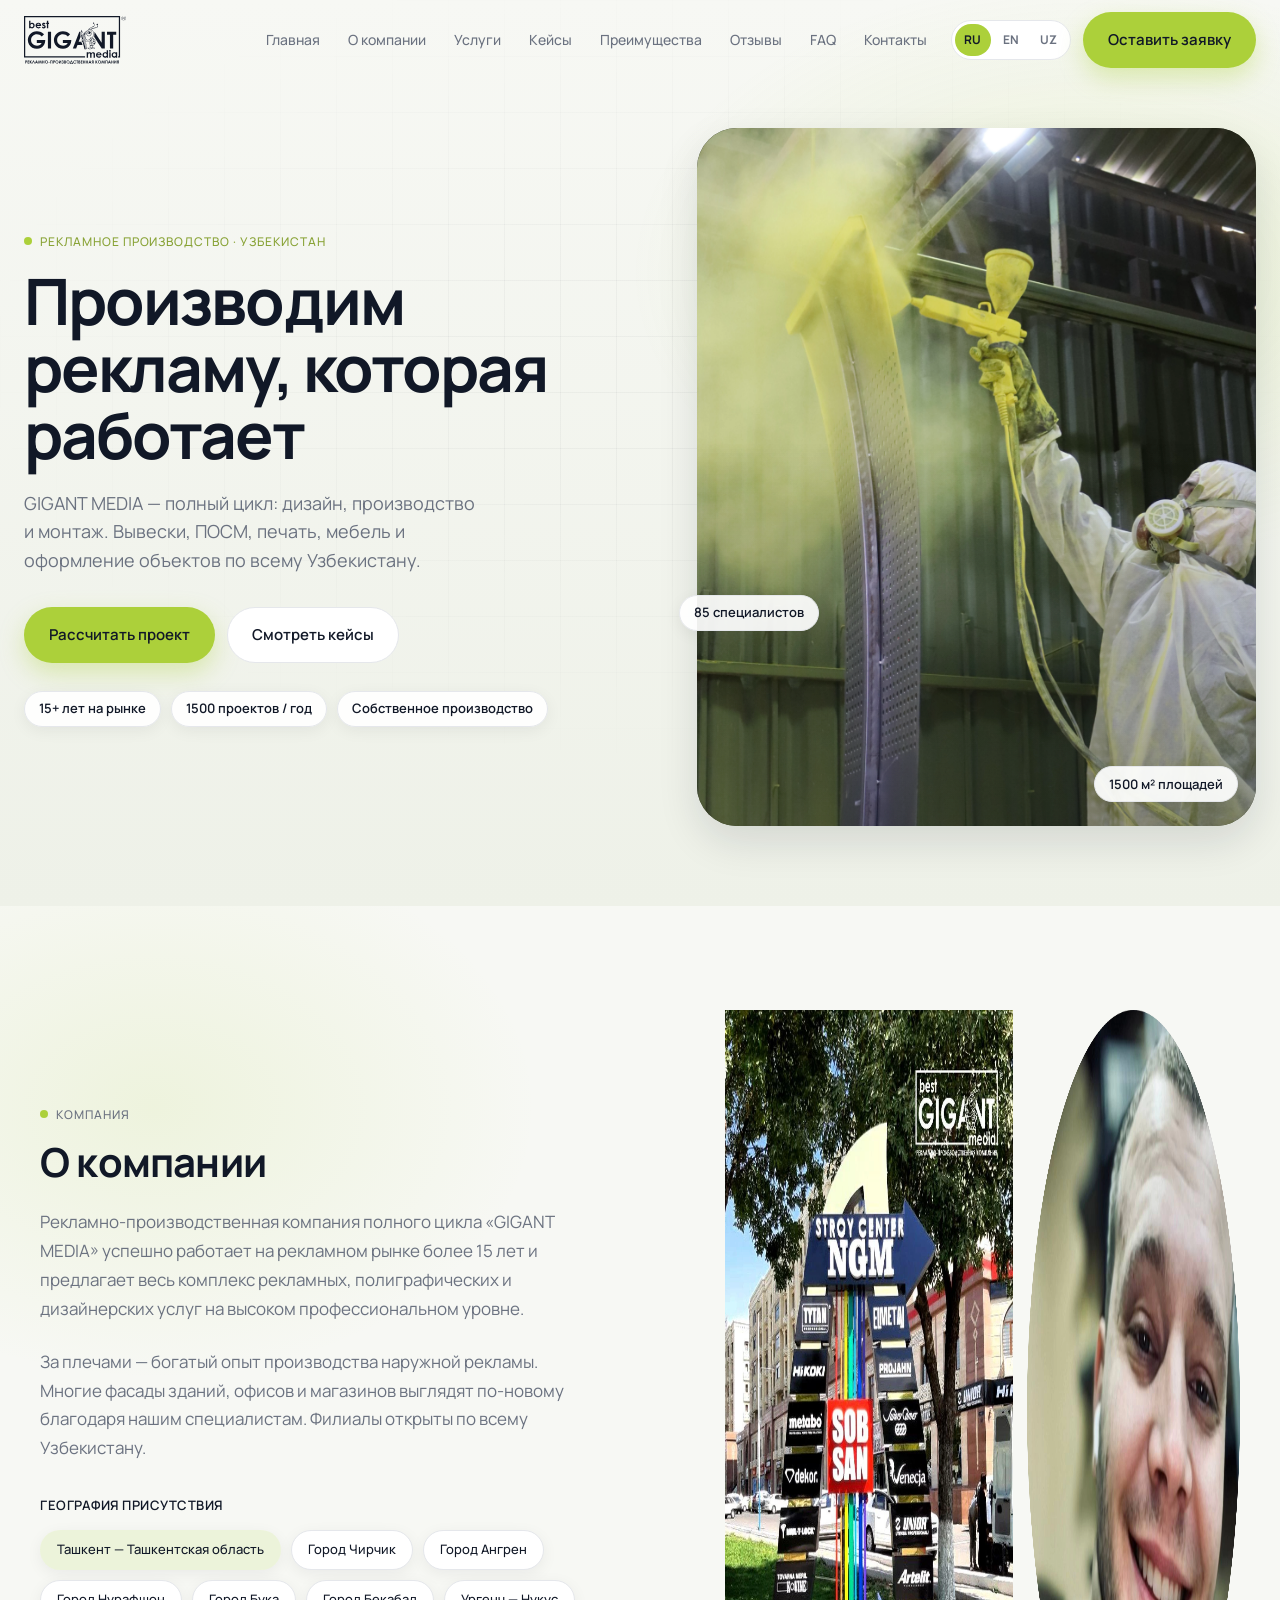
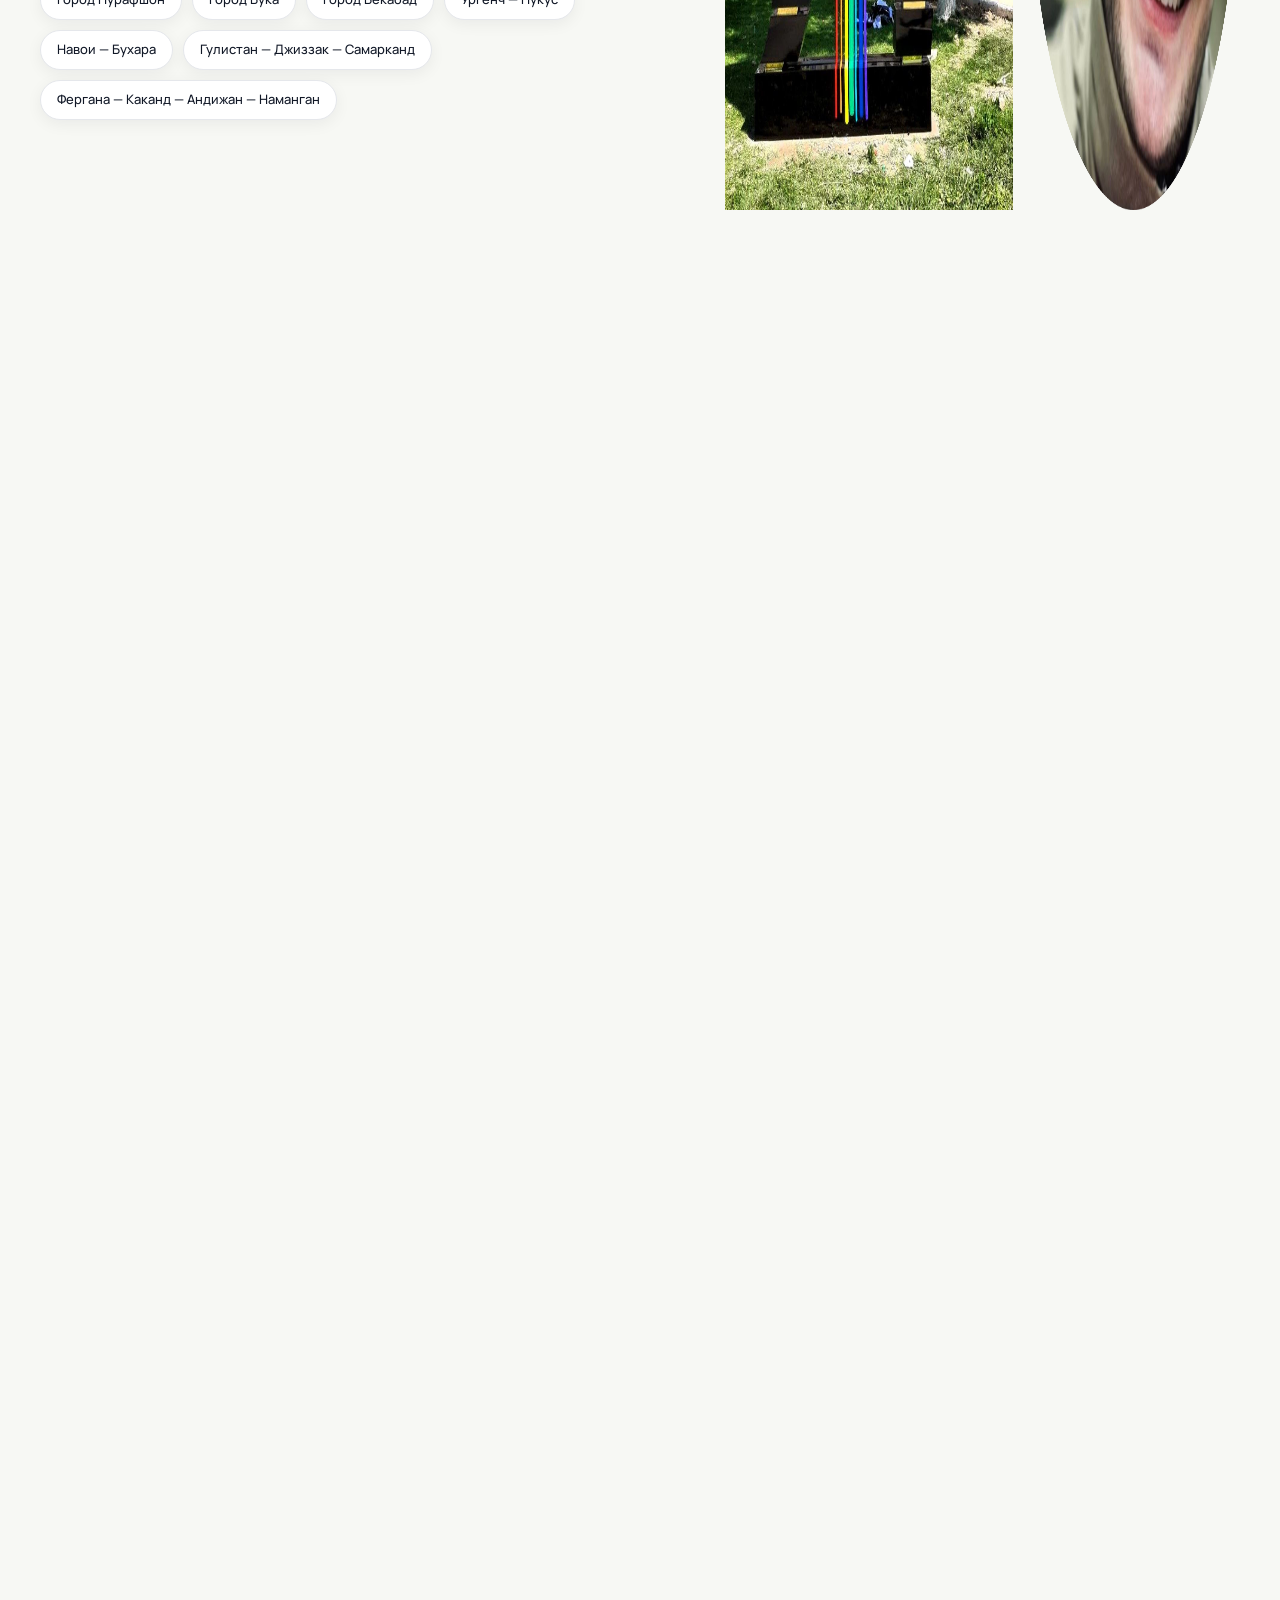
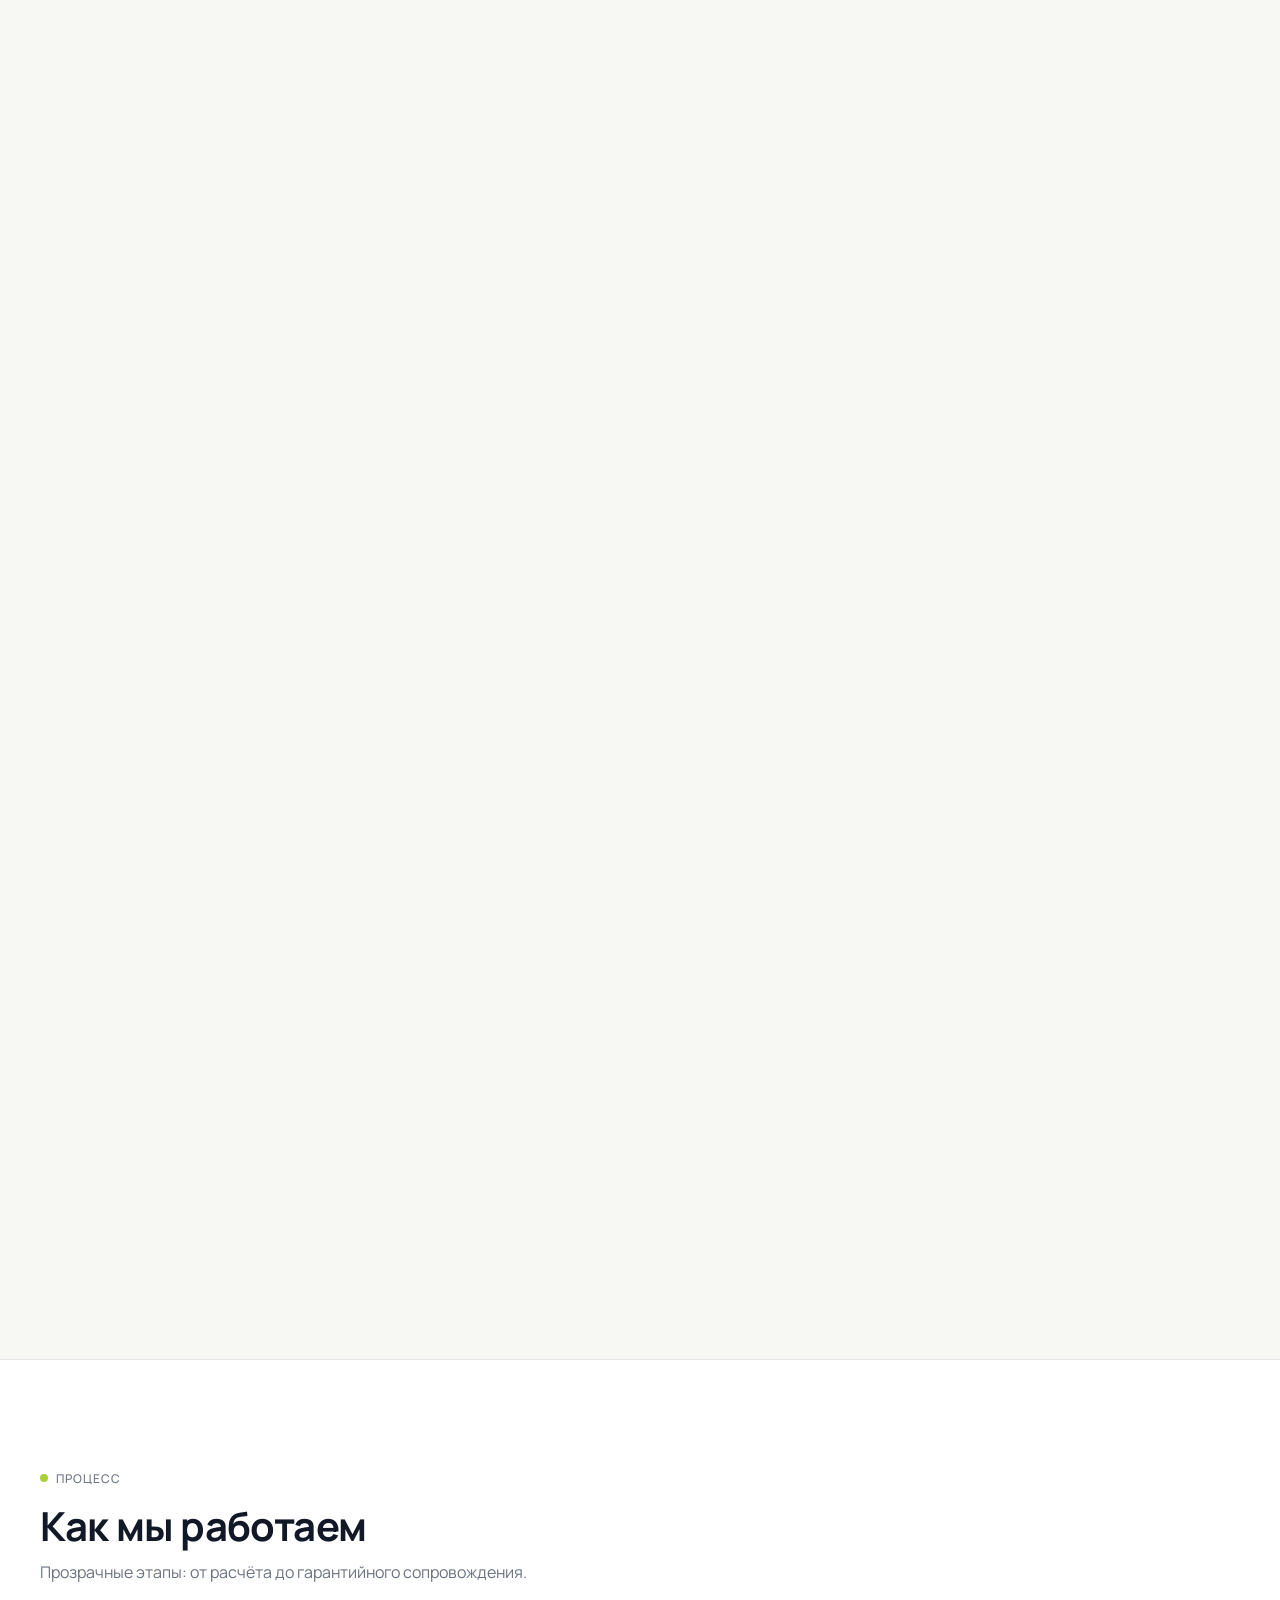
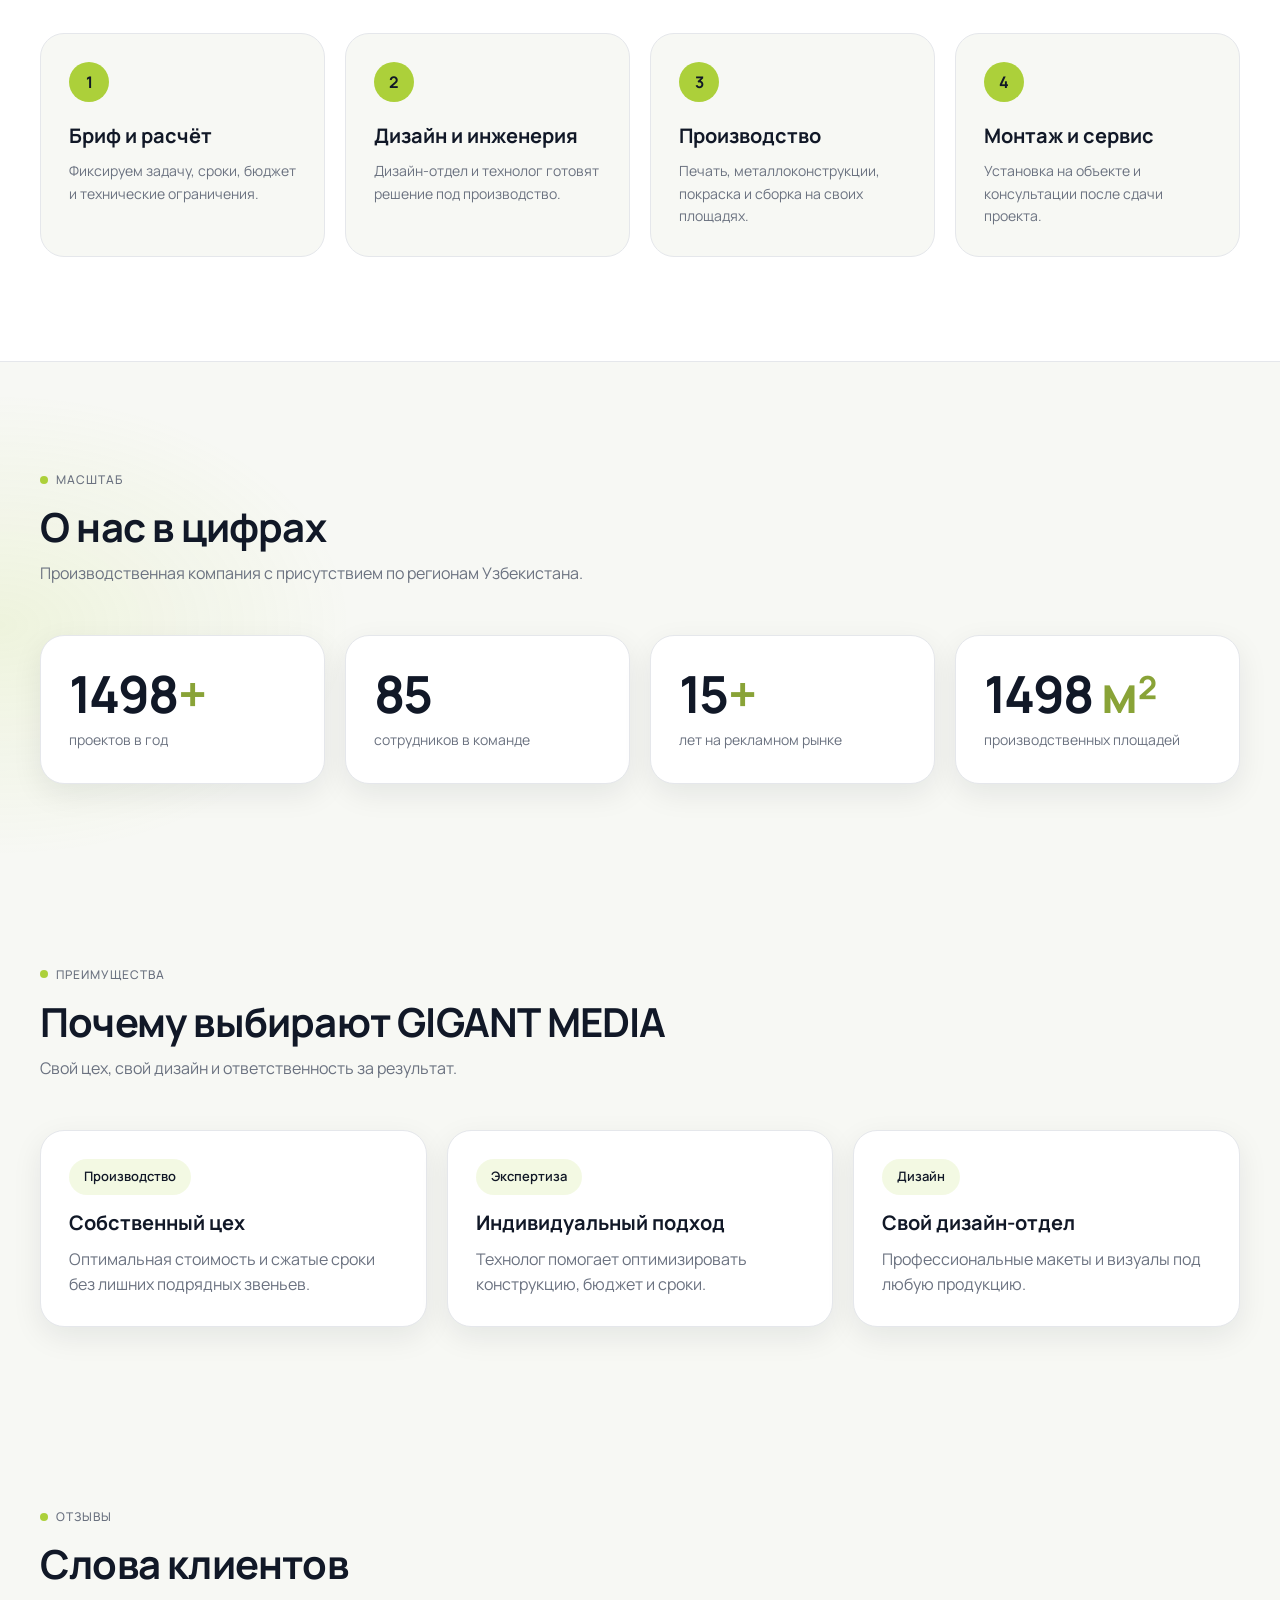
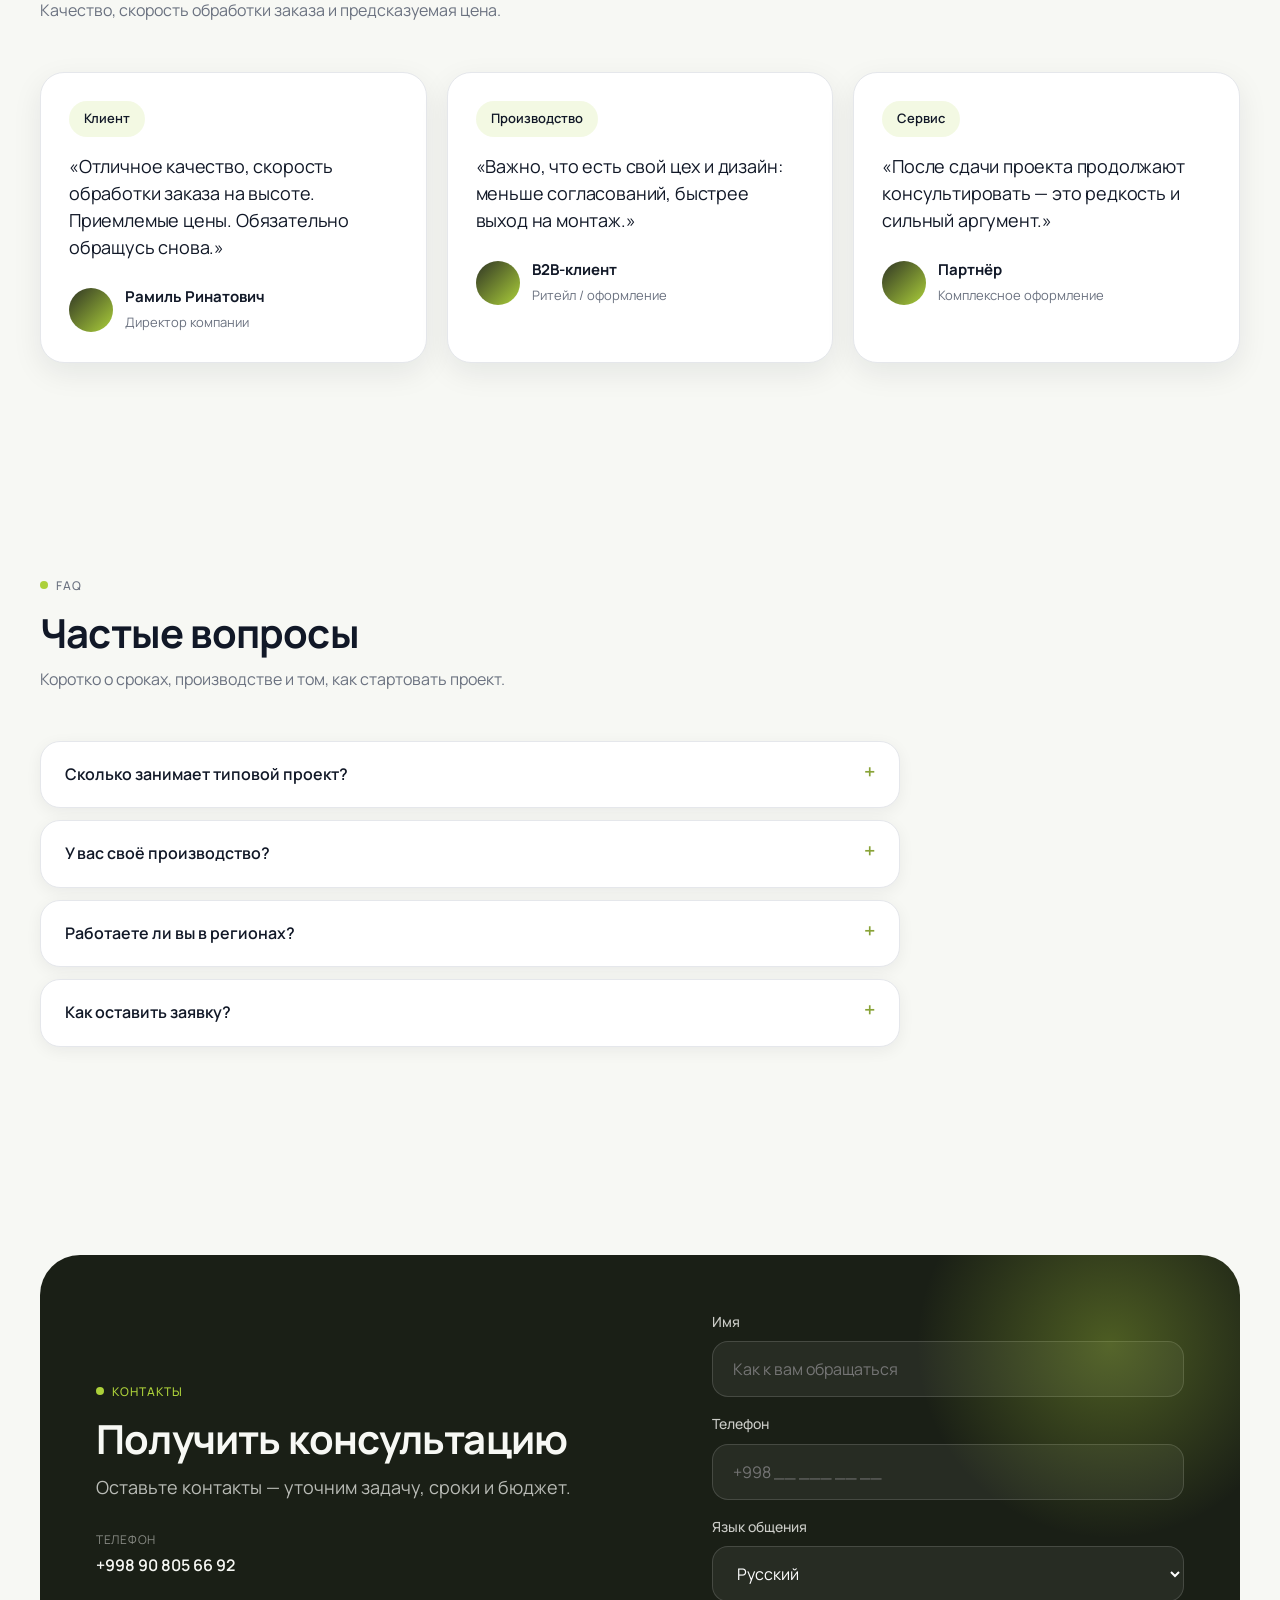
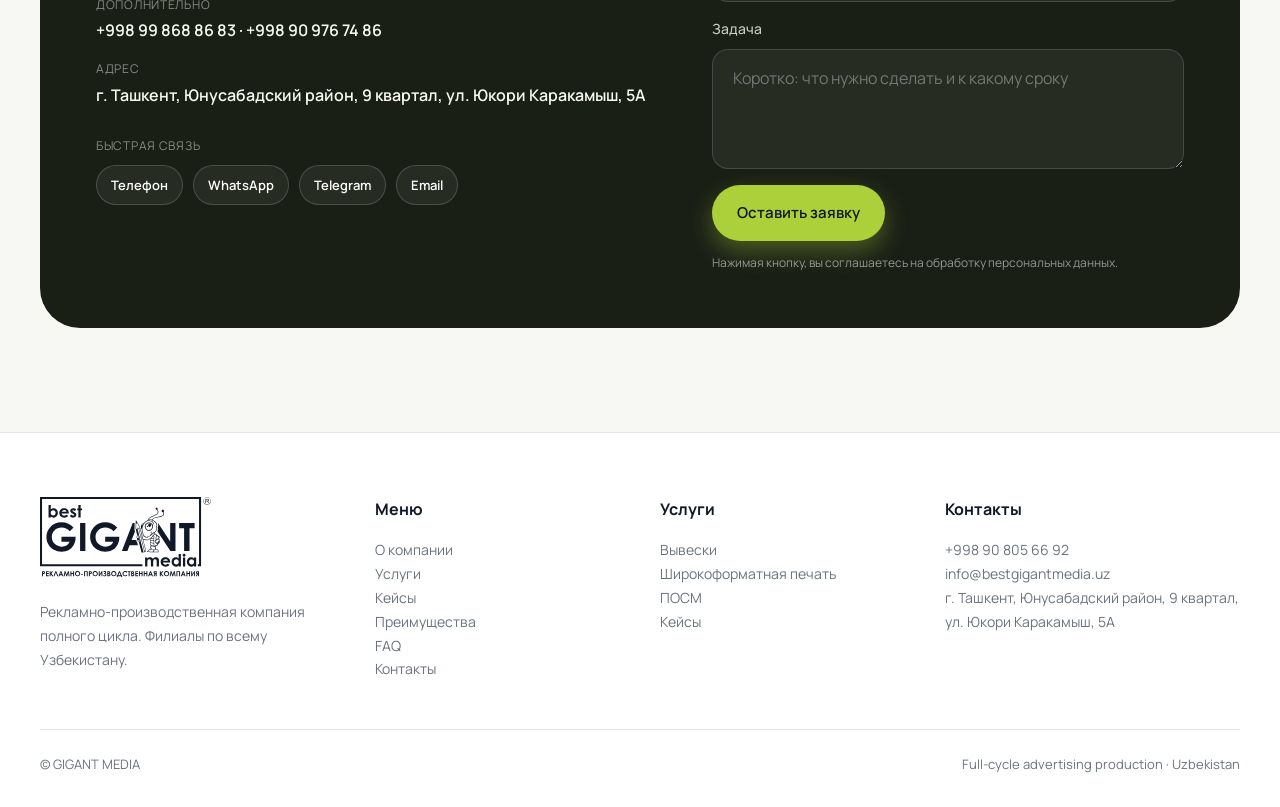
==== index.html @ 201792f2 "Add multilingual RU/EN/UZ site system with FAQ and conversion UX. Co-authored-by: Cursor <cursoragen" ====
<!DOCTYPE html>
<html lang="ru">
<head>
  <meta charset="UTF-8" />
  <meta name="viewport" content="width=device-width, initial-scale=1.0" />
  <title>GIGANT MEDIA — Рекламное производство полного цикла</title>
  <meta name="description" content="GIGANT MEDIA — рекламно-производственная компания полного цикла в Узбекистане: вывески, ПОСМ, печать, мебель, стенды. 15+ лет, своё производство." />
  <meta name="theme-color" content="#ACD03A" />
  <link rel="canonical" href="https://esquire0169.github.io/gigant-media/" />
  <meta property="og:type" content="website" />
  <meta property="og:site_name" content="GIGANT MEDIA" />
  <meta property="og:title" content="GIGANT MEDIA — Рекламное производство полного цикла" />
  <meta property="og:description" content="Полный цикл рекламного производства в Узбекистане: дизайн, производство, монтаж." />
  <meta property="og:url" content="https://esquire0169.github.io/gigant-media/" />
  <meta property="og:image" content="https://esquire0169.github.io/gigant-media/assets/images/hero.webp" />
  <meta name="twitter:card" content="summary_large_image" />
  <meta name="twitter:title" content="GIGANT MEDIA — Full-cycle advertising production" />
  <meta name="twitter:description" content="Design, production and installation across Uzbekistan." />
  <link rel="preconnect" href="https://fonts.googleapis.com" />
  <link rel="preconnect" href="https://fonts.gstatic.com" crossorigin />
  <link href="https://fonts.googleapis.com/css2?family=Manrope:wght@400;500;600;700&display=swap" rel="stylesheet" />
  <link rel="stylesheet" href="css/tokens.css" />
  <link rel="stylesheet" href="css/base.css" />
  <link rel="stylesheet" href="css/components.css" />
  <link rel="stylesheet" href="css/pages.css" />
</head>
<body>
  <a class="skip-link" href="#home">Skip to content</a>
  <header class="site-header">
    <div class="container container--wide site-header__inner">
      <a class="logo" href="#home" aria-label="GIGANT MEDIA">
        <img class="logo__img" src="assets/brand/logo-dark.svg?v=2" alt="best GIGANT media" width="220" height="56" />
      </a>
      <nav class="nav" data-i18n-aria="nav.menu">
        <a href="#home" data-i18n="nav.home">Главная</a>
        <a href="#about" data-i18n="nav.about">О компании</a>
        <a href="#services" data-i18n="nav.services">Услуги</a>
        <a href="#cases" data-i18n="nav.cases">Кейсы</a>
        <a href="#advantages" data-i18n="nav.advantages">Преимущества</a>
        <a href="#reviews" data-i18n="nav.reviews">Отзывы</a>
        <a href="#faq" data-i18n="nav.faq">FAQ</a>
        <a href="#contacts" data-i18n="nav.contacts">Контакты</a>
      </nav>
      <div class="header-actions">
        <div class="lang-switch" role="group" data-i18n-aria="lang.label">
          <button type="button" class="lang-switch__btn" data-lang-option="ru" aria-pressed="true">RU</button>
          <button type="button" class="lang-switch__btn" data-lang-option="en" aria-pressed="false">EN</button>
          <button type="button" class="lang-switch__btn" data-lang-option="uz" aria-pressed="false">UZ</button>
        </div>
        <div class="header-cta">
          <a class="btn btn--primary" href="#contacts" data-i18n="nav.cta">Оставить заявку</a>
        </div>
        <button class="menu-toggle" type="button" data-i18n-aria="nav.open" aria-expanded="false">
          <span></span><span></span><span></span>
        </button>
      </div>
    </div>
  </header>

  <main>
    <section class="hero" id="home">
      <div class="pattern-grid" aria-hidden="true"></div>
      <div class="container container--wide hero__grid">
        <div class="hero__copy reveal">
          <p class="eyebrow" data-i18n="hero.eyebrow">Рекламное производство · Узбекистан</p>
          <h1 class="h1" data-i18n="hero.title">Производим рекламу, которая работает</h1>
          <p class="lead" data-i18n="hero.lead">GIGANT MEDIA — полный цикл: дизайн, производство и монтаж. Вывески, ПОСМ, печать, мебель и оформление объектов по всему Узбекистану.</p>
          <div class="btn-row">
            <a class="btn btn--primary" href="#contacts" data-i18n="hero.cta1">Рассчитать проект</a>
            <a class="btn btn--secondary" href="#cases" data-i18n="hero.cta2">Смотреть кейсы</a>
          </div>
          <div class="hero__meta">
            <span class="chip" data-i18n="hero.chip1">15+ лет на рынке</span>
            <span class="chip" data-i18n="hero.chip2">1500 проектов / год</span>
            <span class="chip" data-i18n="hero.chip3">Собственное производство</span>
          </div>
        </div>
        <div class="hero__visual reveal">
          <div class="hero__frame">
            <img src="assets/images/hero.webp" data-i18n-alt="hero.imgAlt" alt="Производство рекламной продукции GIGANT MEDIA" data-parallax width="800" height="1000" />
          </div>
          <span class="chip hero__float hero__float--a" data-i18n="hero.float1">85 специалистов</span>
          <span class="chip hero__float hero__float--b" data-i18n="hero.float2">1500 м² площадей</span>
        </div>
      </div>
    </section>

    <section class="section about-section" id="about">
      <div class="container">
        <div class="about-grid">
          <div class="about-copy reveal">
            <div class="section-head" style="margin-bottom:0;">
              <p class="eyebrow" data-i18n="about.eyebrow">Компания</p>
              <h2 class="h2" data-i18n="about.title">О компании</h2>
            </div>
            <p class="about-copy__text" data-i18n="about.p1"></p>
            <p class="about-copy__text" data-i18n="about.p2"></p>
            <div class="about-regions">
              <h3 class="about-regions__label" data-i18n="about.geo">География присутствия</h3>
              <ul class="about-regions__list">
              <li>Ташкент — Ташкентская область</li>
              <li>Город Чирчик</li>
              <li>Город Ангрен</li>
              <li>Город Нурафшон</li>
              <li>Город Бука</li>
              <li>Город Бекабад</li>
              <li>Ургенч — Нукус</li>
              <li>Навои — Бухара</li>
              <li>Гулистан — Джиззак — Самарканд</li>
              <li>Фергана — Каканд — Андижан — Наманган</li>
              </ul>
            </div>
          </div>
          <div class="about-visual reveal">
            <img src="assets/images/about-1.webp" alt="" loading="lazy" width="640" height="800" />
            <img src="assets/images/about-2.webp" alt="" loading="lazy" width="640" height="800" />
          </div>
        </div>
      </div>
    </section>

    <section class="section services-section" id="services">
      <div class="container">
        <div class="services-head reveal">
          <div class="section-head" style="margin-bottom:0;">
            <p class="eyebrow" data-i18n="services.eyebrow">Услуги</p>
            <h2 class="h2" data-i18n="services.title">13 направлений полного цикла</h2>
            <p data-i18n="services.lead"></p>
          </div>
          <div class="carousel-nav" data-services-nav>
            <button type="button" class="carousel-btn" data-dir="-1" data-i18n-aria="services.prev">‹</button>
            <button type="button" class="carousel-btn carousel-btn--accent" data-dir="1" data-i18n-aria="services.next">›</button>
          </div>
        </div>
      </div>
      <div class="services-carousel reveal" data-services-carousel>
        <div class="services-track" data-services-track>
          <a class="card service-slide" href="services/signs.html">
            <div class="service-slide__name"><span>1</span><h3 data-i18n="services.s1.t"></h3></div>
            <p data-i18n="services.s1.d"></p>
            <span class="service-slide__benefit" data-i18n="services.s1.b"></span>
            <div class="service-slide__media"><img src="assets/services/01-signs.webp" alt="" data-i18n-alt="services.s1.t" loading="lazy" /></div>
            <span class="service-card__link" data-i18n="services.more"></span>
          </a>
          <a class="card service-slide" href="services/wide-format.html">
            <div class="service-slide__name"><span>2</span><h3 data-i18n="services.s2.t"></h3></div>
            <p data-i18n="services.s2.d"></p>
            <span class="service-slide__benefit" data-i18n="services.s2.b"></span>
            <div class="service-slide__media"><img src="assets/services/02-posm.webp" alt="" data-i18n-alt="services.s2.t" loading="lazy" /></div>
            <span class="service-card__link" data-i18n="services.more"></span>
          </a>
          <a class="card service-slide" href="services/wide-format.html">
            <div class="service-slide__name"><span>3</span><h3 data-i18n="services.s3.t"></h3></div>
            <p data-i18n="services.s3.d"></p>
            <span class="service-slide__benefit" data-i18n="services.s3.b"></span>
            <div class="service-slide__media"><img src="assets/services/03-roadside.webp" alt="" data-i18n-alt="services.s3.t" loading="lazy" /></div>
            <span class="service-card__link" data-i18n="services.more"></span>
          </a>
          <a class="card service-slide" href="services/wide-format.html">
            <div class="service-slide__name"><span>4</span><h3 data-i18n="services.s4.t"></h3></div>
            <p data-i18n="services.s4.d"></p>
            <span class="service-slide__benefit" data-i18n="services.s4.b"></span>
            <div class="service-slide__media"><img src="assets/services/04-furniture.webp" alt="" data-i18n-alt="services.s4.t" loading="lazy" /></div>
            <span class="service-card__link" data-i18n="services.more"></span>
          </a>
          <a class="card service-slide" href="services/wide-format.html">
            <div class="service-slide__name"><span>5</span><h3 data-i18n="services.s5.t"></h3></div>
            <p data-i18n="services.s5.d"></p>
            <span class="service-slide__benefit" data-i18n="services.s5.b"></span>
            <div class="service-slide__media"><img src="assets/services/05-wobblers.webp" alt="" data-i18n-alt="services.s5.t" loading="lazy" /></div>
            <span class="service-card__link" data-i18n="services.more"></span>
          </a>
          <a class="card service-slide" href="services/wide-format.html">
            <div class="service-slide__name"><span>6</span><h3 data-i18n="services.s6.t"></h3></div>
            <p data-i18n="services.s6.d"></p>
            <span class="service-slide__benefit" data-i18n="services.s6.b"></span>
            <div class="service-slide__media"><img src="assets/services/06-mobile-stands.webp" alt="" data-i18n-alt="services.s6.t" loading="lazy" /></div>
            <span class="service-card__link" data-i18n="services.more"></span>
          </a>
          <a class="card service-slide" href="services/wide-format.html">
            <div class="service-slide__name"><span>7</span><h3 data-i18n="services.s7.t"></h3></div>
            <p data-i18n="services.s7.d"></p>
            <span class="service-slide__benefit" data-i18n="services.s7.b"></span>
            <div class="service-slide__media"><img src="assets/services/07-decor.webp" alt="" data-i18n-alt="services.s7.t" loading="lazy" /></div>
            <span class="service-card__link" data-i18n="services.more"></span>
          </a>
          <a class="card service-slide" href="services/wide-format.html">
            <div class="service-slide__name"><span>8</span><h3 data-i18n="services.s8.t"></h3></div>
            <p data-i18n="services.s8.d"></p>
            <span class="service-slide__benefit" data-i18n="services.s8.b"></span>
            <div class="service-slide__media"><img src="assets/services/08-powder-coating.webp" alt="" data-i18n-alt="services.s8.t" loading="lazy" /></div>
            <span class="service-card__link" data-i18n="services.more"></span>
          </a>
          <a class="card service-slide" href="services/wide-format.html">
            <div class="service-slide__name"><span>9</span><h3 data-i18n="services.s9.t"></h3></div>
            <p data-i18n="services.s9.d"></p>
            <span class="service-slide__benefit" data-i18n="services.s9.b"></span>
            <div class="service-slide__media"><img src="assets/services/09-complex.webp" alt="" data-i18n-alt="services.s9.t" loading="lazy" /></div>
            <span class="service-card__link" data-i18n="services.more"></span>
          </a>
          <a class="card service-slide" href="services/wide-format.html">
            <div class="service-slide__name"><span>10</span><h3 data-i18n="services.s10.t"></h3></div>
            <p data-i18n="services.s10.d"></p>
            <span class="service-slide__benefit" data-i18n="services.s10.b"></span>
            <div class="service-slide__media"><img src="assets/services/10-wrapping.webp" alt="" data-i18n-alt="services.s10.t" loading="lazy" /></div>
            <span class="service-card__link" data-i18n="services.more"></span>
          </a>
          <a class="card service-slide" href="services/wide-format.html">
            <div class="service-slide__name"><span>11</span><h3 data-i18n="services.s11.t"></h3></div>
            <p data-i18n="services.s11.d"></p>
            <span class="service-slide__benefit" data-i18n="services.s11.b"></span>
            <div class="service-slide__media"><img src="assets/services/11-wide-format.webp" alt="" data-i18n-alt="services.s11.t" loading="lazy" /></div>
            <span class="service-card__link" data-i18n="services.more"></span>
          </a>
          <a class="card service-slide" href="services/wide-format.html">
            <div class="service-slide__name"><span>12</span><h3 data-i18n="services.s12.t"></h3></div>
            <p data-i18n="services.s12.d"></p>
            <span class="service-slide__benefit" data-i18n="services.s12.b"></span>
            <div class="service-slide__media"><img src="assets/services/12-souvenirs.webp" alt="" data-i18n-alt="services.s12.t" loading="lazy" /></div>
            <span class="service-card__link" data-i18n="services.more"></span>
          </a>
          <a class="card service-slide" href="services/wide-format.html">
            <div class="service-slide__name"><span>13</span><h3 data-i18n="services.s13.t"></h3></div>
            <p data-i18n="services.s13.d"></p>
            <span class="service-slide__benefit" data-i18n="services.s13.b"></span>
            <div class="service-slide__media"><img src="assets/services/13-exhibition.webp" alt="" data-i18n-alt="services.s13.t" loading="lazy" /></div>
            <span class="service-card__link" data-i18n="services.more"></span>
          </a>
        </div>
      </div>
      <div class="container">
        <p class="services-note text-muted reveal" data-i18n="services.note"></p>
      </div>
    </section>

    <section class="section campaigns-section" id="campaigns">
      <div class="container">
        <div class="campaigns-head reveal">
          <div class="section-head" style="margin-bottom:0;">
            <p class="eyebrow" data-i18n="clients.eyebrow">Клиенты</p>
            <h2 class="h2" data-i18n="clients.title">Нам доверяют</h2>
            <p data-i18n="clients.lead"></p>
          </div>
        </div>
      </div>
      <div class="marquee reveal" data-marquee aria-label="Логотипы клиентов">
        <div class="marquee__row marquee__row--left">
          <div class="marquee__track">
            <div class="marquee__group">
              <div class="partner-card"><img src="assets/partners/partner-00.png?v=good1" alt="" loading="lazy" /></div>
              <div class="partner-card"><img src="assets/partners/partner-01.png?v=good1" alt="" loading="lazy" /></div>
              <div class="partner-card"><img src="assets/partners/partner-02.png?v=good1" alt="" loading="lazy" /></div>
              <div class="partner-card"><img src="assets/partners/partner-03.png?v=good1" alt="" loading="lazy" /></div>
              <div class="partner-card"><img src="assets/partners/partner-05.png?v=good1" alt="" loading="lazy" /></div>
              <div class="partner-card"><img src="assets/partners/partner-06.png?v=good1" alt="" loading="lazy" /></div>
              <div class="partner-card"><img src="assets/partners/partner-07.png?v=good1" alt="" loading="lazy" /></div>
              <div class="partner-card"><img src="assets/partners/partner-08.png?v=good1" alt="" loading="lazy" /></div>
              <div class="partner-card"><img src="assets/partners/partner-09.png?v=good1" alt="" loading="lazy" /></div>
              <div class="partner-card"><img src="assets/partners/partner-10.png?v=good1" alt="" loading="lazy" /></div>
              <div class="partner-card"><img src="assets/partners/partner-11.png?v=good1" alt="" loading="lazy" /></div>
              <div class="partner-card"><img src="assets/partners/partner-12.png?v=good1" alt="" loading="lazy" /></div>
              <div class="partner-card"><img src="assets/partners/partner-13.png?v=good1" alt="" loading="lazy" /></div>
              <div class="partner-card"><img src="assets/partners/partner-14.png?v=good1" alt="" loading="lazy" /></div>
              <div class="partner-card"><img src="assets/partners/partner-15.png?v=good1" alt="" loading="lazy" /></div>
              <div class="partner-card"><img src="assets/partners/partner-16.png?v=good1" alt="" loading="lazy" /></div>
              <div class="partner-card"><img src="assets/partners/partner-17.png?v=good1" alt="" loading="lazy" /></div>
              <div class="partner-card"><img src="assets/partners/partner-18.png?v=good1" alt="" loading="lazy" /></div>
              <div class="partner-card"><img src="assets/partners/partner-19.png?v=good1" alt="" loading="lazy" /></div>
              <div class="partner-card"><img src="assets/partners/partner-20.png?v=good1" alt="" loading="lazy" /></div>
              <div class="partner-card"><img src="assets/partners/partner-21.png?v=good1" alt="" loading="lazy" /></div>
              <div class="partner-card"><img src="assets/partners/partner-22.png?v=good1" alt="" loading="lazy" /></div>
              <div class="partner-card"><img src="assets/partners/partner-23.png?v=good1" alt="" loading="lazy" /></div>
            </div>
          </div>
        </div>
        <div class="marquee__row marquee__row--right">
          <div class="marquee__track">
            <div class="marquee__group">
              <div class="partner-card"><img src="assets/partners/partner-24.png?v=good1" alt="" loading="lazy" /></div>
              <div class="partner-card"><img src="assets/partners/partner-25.png?v=good1" alt="" loading="lazy" /></div>
              <div class="partner-card"><img src="assets/partners/partner-26.png?v=good1" alt="" loading="lazy" /></div>
              <div class="partner-card"><img src="assets/partners/partner-27.png?v=good1" alt="" loading="lazy" /></div>
              <div class="partner-card"><img src="assets/partners/partner-28.png?v=good1" alt="" loading="lazy" /></div>
              <div class="partner-card"><img src="assets/partners/partner-29.png?v=good1" alt="" loading="lazy" /></div>
              <div class="partner-card"><img src="assets/partners/partner-30.png?v=good1" alt="" loading="lazy" /></div>
              <div class="partner-card"><img src="assets/partners/partner-31.png?v=good1" alt="" loading="lazy" /></div>
              <div class="partner-card"><img src="assets/partners/partner-32.png?v=good1" alt="" loading="lazy" /></div>
              <div class="partner-card"><img src="assets/partners/partner-33.png?v=good1" alt="" loading="lazy" /></div>
              <div class="partner-card"><img src="assets/partners/partner-34.png?v=good1" alt="" loading="lazy" /></div>
              <div class="partner-card"><img src="assets/partners/partner-35.png?v=good1" alt="" loading="lazy" /></div>
              <div class="partner-card"><img src="assets/partners/partner-36.png?v=good1" alt="" loading="lazy" /></div>
              <div class="partner-card"><img src="assets/partners/partner-37.png?v=good1" alt="" loading="lazy" /></div>
              <div class="partner-card"><img src="assets/partners/partner-38.png?v=good1" alt="" loading="lazy" /></div>
              <div class="partner-card"><img src="assets/partners/partner-39.png?v=good1" alt="" loading="lazy" /></div>
              <div class="partner-card"><img src="assets/partners/partner-40.png?v=good1" alt="" loading="lazy" /></div>
              <div class="partner-card"><img src="assets/partners/partner-41.png?v=good1" alt="" loading="lazy" /></div>
              <div class="partner-card"><img src="assets/partners/partner-42.png?v=good1" alt="" loading="lazy" /></div>
              <div class="partner-card"><img src="assets/partners/partner-43.png?v=good1" alt="" loading="lazy" /></div>
              <div class="partner-card"><img src="assets/partners/partner-44.png?v=good1" alt="" loading="lazy" /></div>
              <div class="partner-card"><img src="assets/partners/partner-45.png?v=good1" alt="" loading="lazy" /></div>
            </div>
          </div>
        </div>
      </div>
    </section>

    <section class="section" id="cases" style="padding-top:0;">
      <div class="container">
        <div class="section-head reveal">
          <p class="eyebrow" data-i18n="cases.eyebrow">Кейсы</p>
          <h2 class="h2" data-i18n="cases.title">Результаты вместо сухого портфолио</h2>
          <p data-i18n="cases.lead"></p>
        </div>
        <div class="cases-grid reveal-stagger">
          <a class="card case-card reveal" href="cases/retail-zone.html">
            <div class="card__media"><img src="assets/images/case-1.webp" alt="" loading="lazy" width="800" height="500" /></div>
            <div class="case-card__body">
              <p class="case-card__client" data-i18n="cases.c1.client">Ритейл</p>
              <h3 class="h4" data-i18n="cases.c1.title"></h3>
              <p class="text-muted" data-i18n="cases.c1.d"></p>
              <div class="case-card__stats">
                <div><strong data-i18n="cases.c1.m1">14 дней</strong><span data-i18n="cases.c1.m1l"></span></div>
                <div><strong data-i18n="cases.c1.m2">1 подрядчик</strong><span data-i18n="cases.c1.m2l"></span></div>
              </div>
              <span class="service-card__link" data-i18n="cases.link"></span>
            </div>
          </a>
          <div class="cases-side">
            <article class="card case-card reveal">
              <div class="card__media"><img src="assets/images/case-2.webp" alt="" loading="lazy" width="600" height="380" /></div>
              <div class="case-card__body">
                <p class="case-card__client" data-i18n="cases.c2.client"></p>
                <h3 class="h4" data-i18n="cases.c2.title"></h3>
                <p class="text-muted" data-i18n="cases.c2.d"></p>
              </div>
            </article>
            <article class="card case-card reveal">
              <div class="card__media"><img src="assets/images/case-3.webp" alt="" loading="lazy" width="600" height="380" /></div>
              <div class="case-card__body">
                <p class="case-card__client" data-i18n="cases.c3.client"></p>
                <h3 class="h4" data-i18n="cases.c3.title"></h3>
                <p class="text-muted" data-i18n="cases.c3.d"></p>
              </div>
            </article>
          </div>
        </div>
      </div>
    </section>

    <section class="section process" id="process">
      <div class="container">
        <div class="section-head reveal">
          <p class="eyebrow" data-i18n="process.eyebrow">Процесс</p>
          <h2 class="h2" data-i18n="process.title">Как мы работаем</h2>
          <p data-i18n="process.lead"></p>
        </div>
        <div class="process-track reveal-stagger">
          <article class="process-step reveal"><div class="process-step__num">1</div><h3 data-i18n="process.1.t"></h3><p data-i18n="process.1.d"></p></article>
          <article class="process-step reveal"><div class="process-step__num">2</div><h3 data-i18n="process.2.t"></h3><p data-i18n="process.2.d"></p></article>
          <article class="process-step reveal"><div class="process-step__num">3</div><h3 data-i18n="process.3.t"></h3><p data-i18n="process.3.d"></p></article>
          <article class="process-step reveal"><div class="process-step__num">4</div><h3 data-i18n="process.4.t"></h3><p data-i18n="process.4.d"></p></article>
        </div>
      </div>
    </section>

    <section class="section numbers" id="numbers">
      <div class="container">
        <div class="section-head reveal">
          <p class="eyebrow" data-i18n="numbers.eyebrow">Масштаб</p>
          <h2 class="h2" data-i18n="numbers.title">О нас в цифрах</h2>
          <p data-i18n="numbers.lead"></p>
        </div>
        <div class="numbers-grid reveal-stagger">
          <article class="number-card reveal"><div class="number-card__value"><span data-count="1500">0</span><em>+</em></div><p data-i18n="numbers.1"></p></article>
          <article class="number-card reveal"><div class="number-card__value"><span data-count="85">0</span></div><p data-i18n="numbers.2"></p></article>
          <article class="number-card reveal"><div class="number-card__value"><span data-count="15">0</span><em>+</em></div><p data-i18n="numbers.3"></p></article>
          <article class="number-card reveal"><div class="number-card__value"><span data-count="1500">0</span><em> м²</em></div><p data-i18n="numbers.4"></p></article>
        </div>
      </div>
    </section>

    <section class="section section--tight" id="advantages">
      <div class="container">
        <div class="section-head reveal">
          <p class="eyebrow" data-i18n="advantages.eyebrow">Преимущества</p>
          <h2 class="h2" data-i18n="advantages.title">Почему выбирают GIGANT MEDIA</h2>
          <p data-i18n="advantages.lead"></p>
        </div>
        <div class="benefit-grid reveal-stagger">
          <article class="card benefit-card reveal"><span class="chip chip--soft" data-i18n="advantages.1.chip"></span><h3 data-i18n="advantages.1.t"></h3><p class="text-muted" data-i18n="advantages.1.d"></p></article>
          <article class="card benefit-card reveal"><span class="chip chip--soft" data-i18n="advantages.2.chip"></span><h3 data-i18n="advantages.2.t"></h3><p class="text-muted" data-i18n="advantages.2.d"></p></article>
          <article class="card benefit-card reveal"><span class="chip chip--soft" data-i18n="advantages.3.chip"></span><h3 data-i18n="advantages.3.t"></h3><p class="text-muted" data-i18n="advantages.3.d"></p></article>
        </div>
      </div>
    </section>

    <section class="section" id="reviews">
      <div class="container">
        <div class="section-head reveal">
          <p class="eyebrow" data-i18n="reviews.eyebrow">Отзывы</p>
          <h2 class="h2" data-i18n="reviews.title">Слова клиентов</h2>
          <p data-i18n="reviews.lead"></p>
        </div>
        <div class="reviews-grid reveal-stagger">
          <article class="card review-card reveal"><span class="chip chip--soft" data-i18n="reviews.1.chip"></span><p class="review-card__quote" data-i18n="reviews.1.q"></p><div class="review-card__author"><div class="review-card__avatar" aria-hidden="true"></div><div><strong data-i18n="reviews.1.n"></strong><span data-i18n="reviews.1.r"></span></div></div></article>
          <article class="card review-card reveal"><span class="chip chip--soft" data-i18n="reviews.2.chip"></span><p class="review-card__quote" data-i18n="reviews.2.q"></p><div class="review-card__author"><div class="review-card__avatar" aria-hidden="true"></div><div><strong data-i18n="reviews.2.n"></strong><span data-i18n="reviews.2.r"></span></div></div></article>
          <article class="card review-card reveal"><span class="chip chip--soft" data-i18n="reviews.3.chip"></span><p class="review-card__quote" data-i18n="reviews.3.q"></p><div class="review-card__author"><div class="review-card__avatar" aria-hidden="true"></div><div><strong data-i18n="reviews.3.n"></strong><span data-i18n="reviews.3.r"></span></div></div></article>
        </div>
      </div>
    </section>

    <section class="section" id="faq">
      <div class="container">
        <div class="section-head reveal">
          <p class="eyebrow" data-i18n="faq.eyebrow">FAQ</p>
          <h2 class="h2" data-i18n="faq.title">Частые вопросы</h2>
          <p data-i18n="faq.lead"></p>
        </div>
        <div class="faq reveal">
          <details class="faq-item"><summary data-i18n="faq.1.q"></summary><p data-i18n="faq.1.a"></p></details>
          <details class="faq-item"><summary data-i18n="faq.2.q"></summary><p data-i18n="faq.2.a"></p></details>
          <details class="faq-item"><summary data-i18n="faq.3.q"></summary><p data-i18n="faq.3.a"></p></details>
          <details class="faq-item"><summary data-i18n="faq.4.q"></summary><p data-i18n="faq.4.a"></p></details>
        </div>
      </div>
    </section>

    <section class="section" id="contacts">
      <div class="container">
        <div class="cta-band reveal">
          <div>
            <p class="eyebrow" style="color:var(--color-primary);" data-i18n="contacts.eyebrow">Контакты</p>
            <h2 class="h2" data-i18n="contacts.title">Получить консультацию</h2>
            <p class="lead" data-i18n="contacts.lead"></p>
            <div class="contact-aside">
              <div class="contact-item"><span data-i18n="contacts.phone">Телефон</span><a href="tel:+998908056692">+998 90 805 66 92</a></div>
              <div class="contact-item"><span data-i18n="contacts.more">Дополнительно</span><strong>+998 99 868 86 83 · +998 90 976 74 86</strong></div>
              <div class="contact-item"><span data-i18n="contacts.address">Адрес</span><strong data-i18n="contacts.addressValue"></strong></div>
            </div>
            <div class="quick-contacts">
              <p class="quick-contacts__label" data-i18n="contacts.quick">Быстрая связь</p>
              <div class="quick-contacts__row">
                <a class="quick-btn" href="tel:+998908056692" data-i18n="contacts.phone">Телефон</a>
                <a class="quick-btn" href="https://wa.me/998908056692" target="_blank" rel="noopener" data-i18n="contacts.whatsapp">WhatsApp</a>
                <a class="quick-btn" href="https://t.me/gigantmedia" target="_blank" rel="noopener" data-i18n="contacts.telegram">Telegram</a>
                <a class="quick-btn" href="mailto:info@bestgigantmedia.uz" data-i18n="contacts.email">Email</a>
              </div>
            </div>
          </div>
          <form data-lead-form novalidate>
            <div class="field">
              <label for="name" data-i18n="form.name">Имя</label>
              <input id="name" name="name" type="text" data-i18n-placeholder="form.namePh" placeholder="Как к вам обращаться" required autocomplete="name" />
              <span class="field__error" data-error-for="name" hidden></span>
            </div>
            <div class="field">
              <label for="phone" data-i18n="form.phone">Телефон</label>
              <input id="phone" name="phone" type="tel" data-i18n-placeholder="form.phonePh" placeholder="+998 __ ___ __ __" required autocomplete="tel" inputmode="tel" />
              <span class="field__error" data-error-for="phone" hidden></span>
            </div>
            <div class="field">
              <label for="lang" data-i18n="form.lang">Язык общения</label>
              <select id="lang" name="lang">
                <option value="ru" data-i18n="form.langRu">Русский</option>
                <option value="uz" data-i18n="form.langUz">Узбекский</option>
                <option value="en" data-i18n="form.langEn">English</option>
              </select>
            </div>
            <div class="field">
              <label for="msg" data-i18n="form.msg">Задача</label>
              <textarea id="msg" name="message" data-i18n-placeholder="form.msgPh" placeholder="Коротко: что нужно сделать и к какому сроку"></textarea>
            </div>
            <button class="btn btn--primary" type="submit" data-i18n="form.submit">Оставить заявку</button>
            <p class="form-note" data-i18n="form.note"></p>
            <p class="form-success" data-form-success hidden data-i18n="form.success"></p>
          </form>
        </div>
      </div>
    </section>
  </main>

  <footer class="site-footer">
    <div class="container footer-grid">
      <div>
        <a class="logo logo--footer" href="#home" aria-label="GIGANT MEDIA">
          <img class="logo__img" src="assets/brand/logo-full.svg?v=2" alt="best GIGANT media" width="280" height="84" />
        </a>
        <p style="margin-top:16px;" data-i18n="footer.tagline"></p>
      </div>
      <div>
        <h4 data-i18n="footer.menu">Меню</h4>
        <p>
          <a href="#about" data-i18n="nav.about"></a><br />
          <a href="#services" data-i18n="nav.services"></a><br />
          <a href="#cases" data-i18n="nav.cases"></a><br />
          <a href="#advantages" data-i18n="nav.advantages"></a><br />
          <a href="#faq" data-i18n="nav.faq"></a><br />
          <a href="#contacts" data-i18n="nav.contacts"></a>
        </p>
      </div>
      <div>
        <h4 data-i18n="footer.services">Услуги</h4>
        <p>
          <a href="services/signs.html" data-i18n="services.s1.t"></a><br />
          <a href="services/wide-format.html" data-i18n="services.s11.t"></a><br />
          <a href="services/wide-format.html" data-i18n="services.s2.t"></a><br />
          <a href="cases/retail-zone.html" data-i18n="nav.cases"></a>
        </p>
      </div>
      <div>
        <h4 data-i18n="footer.contacts">Контакты</h4>
        <p>
          <a href="tel:+998908056692">+998 90 805 66 92</a><br />
          <a href="mailto:info@bestgigantmedia.uz">info@bestgigantmedia.uz</a><br />
          <span data-i18n="contacts.addressValue"></span>
        </p>
      </div>
    </div>
    <div class="container footer-bottom">
      <span data-i18n="footer.copy">© GIGANT MEDIA</span>
      <span data-i18n="footer.note"></span>
    </div>
  </footer>

  <script src="js/content.js"></script>
  <script src="js/i18n.js"></script>
  <script src="js/main.js"></script>
</body>
</html>
---- css/tokens.css ----
:root {
  /* Color */
  --color-primary: #acd03a;
  --color-primary-dark: #89a337;
  --color-primary-soft: rgba(172, 208, 58, 0.14);
  --color-bg: #f7f8f4;
  --color-bg-elevated: #eef1e8;
  --color-surface: #ffffff;
  --color-ink: #111827;
  --color-muted: #6b7280;
  --color-line: #e5e7eb;
  --color-line-strong: #d1d5db;
  --color-success: #16a34a;
  --color-warning: #f59e0b;
  --color-error: #dc2626;
  --color-ink-inverse: #f7f8f4;
  --color-surface-dark: #1a1f16;

  /* Radius */
  --radius-sm: 12px;
  --radius-md: 20px;
  --radius-lg: 28px;
  --radius-xl: 40px;
  --radius-card: 24px;
  --radius-button: 999px;
  --radius-input: 16px;

  /* Shadow */
  --shadow-card: 0 10px 30px rgba(17, 24, 39, 0.08);
  --shadow-hover: 0 16px 40px rgba(17, 24, 39, 0.12);
  --shadow-soft: 0 4px 16px rgba(17, 24, 39, 0.06);

  /* Motion */
  --ease-standard: cubic-bezier(0.22, 1, 0.36, 1);
  --dur-fast: 180ms;
  --dur-base: 280ms;
  --dur-slow: 480ms;

  /* Layout */
  --container: 1200px;
  --container-wide: 1360px;
  --gutter: 24px;
  --section-y: 104px;
  --header-h: 80px;

  /* Type */
  --font: "Manrope", Inter, Arial, sans-serif;
  --fw-regular: 400;
  --fw-medium: 500;
  --fw-semibold: 600;
  --fw-bold: 700;
}

@media (max-width: 768px) {
  :root {
    --gutter: 16px;
    --section-y: 72px;
    --header-h: 68px;
  }
}
---- css/base.css ----
*,
*::before,
*::after {
  box-sizing: border-box;
}

html {
  scroll-behavior: smooth;
}

body {
  margin: 0;
  font-family: var(--font);
  font-size: 16px;
  line-height: 1.6;
  font-weight: var(--fw-regular);
  color: var(--color-ink);
  background: var(--color-bg);
  -webkit-font-smoothing: antialiased;
  text-rendering: optimizeLegibility;
}

img,
video {
  max-width: 100%;
  display: block;
}

a {
  color: inherit;
  text-decoration: none;
}

button,
input,
textarea,
select {
  font: inherit;
}

h1, h2, h3, h4, p {
  margin: 0;
}

ul, ol {
  margin: 0;
  padding: 0;
  list-style: none;
}

:focus-visible {
  outline: 2px solid var(--color-primary-dark);
  outline-offset: 3px;
}

.container {
  width: min(100% - var(--gutter) * 2, var(--container));
  margin-inline: auto;
}

.container--wide {
  width: min(100% - var(--gutter) * 2, var(--container-wide));
}

.section {
  padding-block: var(--section-y);
}

.section--tight {
  padding-block: 72px;
}

.eyebrow {
  display: inline-flex;
  align-items: center;
  gap: 8px;
  font-size: 12px;
  font-weight: var(--fw-medium);
  letter-spacing: 0.08em;
  text-transform: uppercase;
  color: var(--color-primary-dark);
  margin-bottom: 16px;
}

.eyebrow::before {
  content: "";
  width: 8px;
  height: 8px;
  border-radius: 50%;
  background: var(--color-primary);
}

.h1 {
  font-size: clamp(40px, 5.5vw, 64px);
  line-height: 1.05;
  font-weight: var(--fw-bold);
  letter-spacing: -0.03em;
}

.h2 {
  font-size: clamp(32px, 3.6vw, 40px);
  line-height: 1.1;
  font-weight: var(--fw-bold);
  letter-spacing: -0.02em;
}

.h3 {
  font-size: clamp(22px, 2.4vw, 28px);
  line-height: 1.2;
  font-weight: var(--fw-semibold);
  letter-spacing: -0.01em;
}

.h4 {
  font-size: 20px;
  line-height: 1.3;
  font-weight: var(--fw-semibold);
}

.lead {
  font-size: 18px;
  line-height: 1.6;
  color: var(--color-muted);
}

.text-muted {
  color: var(--color-muted);
}

.section-head {
  max-width: 640px;
  margin-bottom: 48px;
}

.section-head .h2 {
  margin-bottom: 12px;
}

.section-head p {
  color: var(--color-muted);
}

/* Reveal */
.reveal {
  opacity: 0;
  transform: translateY(12px);
  transition:
    opacity var(--dur-slow) var(--ease-standard),
    transform var(--dur-slow) var(--ease-standard);
}

.reveal.is-in {
  opacity: 1;
  transform: translateY(0);
}

.reveal-stagger > .reveal:nth-child(1) { transition-delay: 0ms; }
.reveal-stagger > .reveal:nth-child(2) { transition-delay: 70ms; }
.reveal-stagger > .reveal:nth-child(3) { transition-delay: 140ms; }
.reveal-stagger > .reveal:nth-child(4) { transition-delay: 210ms; }
.reveal-stagger > .reveal:nth-child(5) { transition-delay: 280ms; }
.reveal-stagger > .reveal:nth-child(6) { transition-delay: 350ms; }

@media (prefers-reduced-motion: reduce) {
  html { scroll-behavior: auto; }
  .reveal {
    opacity: 1;
    transform: none;
    transition: none;
  }
}
---- css/components.css ----
/* Buttons */
.btn {
  display: inline-flex;
  align-items: center;
  justify-content: center;
  gap: 10px;
  height: 56px;
  padding: 0 24px;
  border-radius: var(--radius-button);
  border: 1px solid transparent;
  font-size: 15px;
  font-weight: var(--fw-semibold);
  cursor: pointer;
  transition:
    transform var(--dur-base) var(--ease-standard),
    box-shadow var(--dur-base) var(--ease-standard),
    background var(--dur-fast) var(--ease-standard),
    border-color var(--dur-fast) var(--ease-standard);
  white-space: nowrap;
}

.btn:hover {
  transform: translateY(-3px);
}

.btn:active {
  transform: translateY(-1px);
  background: var(--color-primary-dark);
}

.btn--primary {
  background: var(--color-primary);
  color: var(--color-ink);
  box-shadow: 0 10px 24px rgba(172, 208, 58, 0.35);
}

.btn--primary:hover {
  box-shadow: var(--shadow-hover);
}

.btn--secondary {
  background: var(--color-surface);
  color: var(--color-ink);
  border-color: var(--color-line);
}

.btn--secondary:hover {
  box-shadow: var(--shadow-soft);
  background: var(--color-surface);
}

.btn--ghost {
  background: transparent;
  border-color: rgba(255, 255, 255, 0.2);
  color: var(--color-ink-inverse);
}

.btn--dark {
  background: var(--color-ink);
  color: #fff;
}

.btn-row {
  display: flex;
  flex-wrap: wrap;
  gap: 12px;
}

/* Header */
.site-header {
  position: fixed;
  inset: 0 0 auto;
  z-index: 100;
  height: var(--header-h);
  transition:
    background var(--dur-base) var(--ease-standard),
    box-shadow var(--dur-base) var(--ease-standard),
    backdrop-filter var(--dur-base) var(--ease-standard);
}

.site-header.is-scrolled {
  background: rgba(255, 255, 255, 0.92);
  backdrop-filter: blur(14px);
  box-shadow: 0 1px 0 var(--color-line);
}

.site-header__inner {
  height: 100%;
  display: grid;
  grid-template-columns: 1fr auto 1fr;
  align-items: center;
  gap: 24px;
}

.logo {
  display: inline-flex;
  align-items: center;
  justify-self: start;
  line-height: 0;
  max-width: 100%;
}

.logo__img {
  display: block;
  height: 48px;
  width: auto;
  max-width: min(220px, 52vw);
  object-fit: contain;
}

.logo--footer .logo__img {
  height: 80px;
  max-width: 300px;
}

.logo__mark {
  width: 12px;
  height: 12px;
  border-radius: 50%;
  background: var(--color-primary);
  box-shadow: 0 0 0 5px var(--color-primary-soft);
}

.nav {
  display: flex;
  align-items: center;
  gap: 28px;
}

.nav a {
  font-size: 14px;
  font-weight: var(--fw-medium);
  color: var(--color-muted);
  transition: color var(--dur-fast) var(--ease-standard);
}

.nav a:hover,
.nav a.is-active {
  color: var(--color-ink);
}

.header-actions {
  justify-self: end;
  display: flex;
  align-items: center;
  gap: 12px;
}

.header-cta {
  justify-self: end;
}

.lang-switch {
  display: inline-flex;
  align-items: center;
  gap: 2px;
  padding: 3px;
  border-radius: 999px;
  border: 1px solid var(--color-line);
  background: var(--color-surface);
}

.lang-switch__btn {
  min-width: 36px;
  height: 32px;
  padding: 0 8px;
  border-radius: 999px;
  border: 0;
  background: transparent;
  color: var(--color-muted);
  font-size: 12px;
  font-weight: 700;
  letter-spacing: 0.04em;
  cursor: pointer;
  transition: background var(--dur-fast) var(--ease-standard), color var(--dur-fast) var(--ease-standard);
}

.lang-switch__btn.is-active {
  background: var(--color-primary);
  color: var(--color-ink);
}

.skip-link {
  position: absolute;
  left: -999px;
  top: 0;
  background: var(--color-ink);
  color: #fff;
  padding: 8px 12px;
  z-index: 200;
}

.skip-link:focus {
  left: 12px;
  top: 12px;
}

.menu-toggle {
  display: none;
  width: 44px;
  height: 44px;
  border-radius: 12px;
  border: 1px solid var(--color-line);
  background: var(--color-surface);
  justify-self: end;
  place-items: center;
  cursor: pointer;
}

.menu-toggle span {
  display: block;
  width: 18px;
  height: 2px;
  background: var(--color-ink);
  margin: 3px 0;
  border-radius: 2px;
}

/* Cards */
.card {
  background: var(--color-surface);
  border: 1px solid var(--color-line);
  border-radius: var(--radius-card);
  box-shadow: var(--shadow-card);
  transition:
    transform var(--dur-base) var(--ease-standard),
    box-shadow var(--dur-base) var(--ease-standard);
}

.card:hover {
  transform: translateY(-4px);
  box-shadow: var(--shadow-hover);
}

.card__media {
  overflow: hidden;
  border-radius: 18px;
  aspect-ratio: 16 / 10;
  background: var(--color-bg-elevated);
}

.card__media img {
  width: 100%;
  height: 100%;
  object-fit: cover;
  transition: transform var(--dur-slow) var(--ease-standard);
}

.card:hover .card__media img {
  transform: scale(1.03);
}

/* Forms */
.field {
  display: grid;
  gap: 8px;
  margin-bottom: 16px;
}

.field label {
  font-size: 14px;
  font-weight: var(--fw-medium);
}

.field input,
.field textarea,
.field select {
  height: 56px;
  width: 100%;
  border: 1px solid var(--color-line-strong);
  border-radius: var(--radius-input);
  background: var(--color-surface);
  padding: 0 20px;
  color: var(--color-ink);
  transition: border-color var(--dur-fast) var(--ease-standard), box-shadow var(--dur-fast) var(--ease-standard);
}

.field textarea {
  height: auto;
  min-height: 120px;
  padding: 16px 20px;
  resize: vertical;
}

.field input:focus,
.field textarea:focus,
.field select:focus {
  outline: none;
  border-color: var(--color-primary-dark);
  box-shadow: 0 0 0 4px var(--color-primary-soft);
}

.field--error input,
.field--error textarea {
  border-color: var(--color-error);
}

.field__error {
  font-size: 12px;
  color: var(--color-error);
}

.form-note {
  font-size: 12px;
  color: var(--color-muted);
  margin-top: 12px;
}

/* Chips / tags */
.chip {
  display: inline-flex;
  align-items: center;
  height: 36px;
  padding: 0 14px;
  border-radius: var(--radius-button);
  background: rgba(255, 255, 255, 0.92);
  border: 1px solid var(--color-line);
  font-size: 13px;
  font-weight: var(--fw-semibold);
  box-shadow: var(--shadow-soft);
}

.chip--soft {
  background: var(--color-primary-soft);
  border-color: transparent;
  color: var(--color-ink);
  box-shadow: none;
}

/* Footer */
.site-footer {
  background: var(--color-surface);
  border-top: 1px solid var(--color-line);
  padding: 64px 0 32px;
}

.footer-grid {
  display: grid;
  grid-template-columns: 1.2fr 1fr 1fr 1.2fr;
  gap: 40px;
  margin-bottom: 48px;
}

.footer-grid h4 {
  margin-bottom: 16px;
}

.footer-grid a,
.footer-grid p {
  color: var(--color-muted);
  font-size: 14px;
  line-height: 1.7;
}

.footer-grid a:hover {
  color: var(--color-ink);
}

.footer-bottom {
  display: flex;
  justify-content: space-between;
  gap: 16px;
  padding-top: 24px;
  border-top: 1px solid var(--color-line);
  color: var(--color-muted);
  font-size: 13px;
}

@media (max-width: 960px) {
  .site-header__inner {
    grid-template-columns: 1fr auto;
  }

  .nav {
    display: none;
  }

  .menu-toggle {
    display: grid;
  }

  .header-cta {
    display: none;
  }

  .header-actions {
    gap: 8px;
  }

  .site-header.is-open .nav {
    display: flex;
    position: absolute;
    top: var(--header-h);
    left: 0;
    right: 0;
    flex-direction: column;
    align-items: flex-start;
    gap: 0;
    background: var(--color-surface);
    border-bottom: 1px solid var(--color-line);
    padding: 12px 20px 20px;
  }

  .site-header.is-open .nav a {
    width: 100%;
    padding: 14px 0;
    border-bottom: 1px solid var(--color-line);
  }

  .footer-grid {
    grid-template-columns: 1fr 1fr;
  }
}

@media (max-width: 640px) {
  .logo__img {
    height: 40px;
  }

  .logo--footer .logo__img {
    height: 56px;
  }

  .footer-grid {
    grid-template-columns: 1fr;
  }

  .footer-bottom {
    flex-direction: column;
  }

  .btn {
    width: 100%;
  }
}
---- css/pages.css ----
/* ========== HERO ========== */
.hero {
  position: relative;
  padding: calc(var(--header-h) + 48px) 0 80px;
  overflow: hidden;
  background:
    radial-gradient(ellipse 55% 50% at 85% 30%, rgba(172, 208, 58, 0.16), transparent 65%),
    linear-gradient(180deg, #f7f8f4 0%, #eef1e8 100%);
}

.hero__grid {
  display: grid;
  grid-template-columns: 1.05fr 0.95fr;
  gap: 56px;
  align-items: center;
}

.hero__copy .h1 {
  margin-bottom: 20px;
  max-width: 14ch;
}

.hero__copy .lead {
  max-width: 42ch;
  margin-bottom: 32px;
}

.hero__meta {
  display: flex;
  flex-wrap: wrap;
  gap: 10px;
  margin-top: 28px;
}

.hero__visual {
  position: relative;
}

.hero__frame {
  position: relative;
  border-radius: var(--radius-xl);
  overflow: hidden;
  aspect-ratio: 4 / 5;
  box-shadow: var(--shadow-hover);
  background: #2a3020;
}

.hero__frame img {
  width: 100%;
  height: 100%;
  object-fit: cover;
  transform: scale(1.06);
  will-change: transform;
}

.hero__frame::after {
  content: "";
  position: absolute;
  inset: 0;
  background: linear-gradient(180deg, transparent 45%, rgba(17, 24, 39, 0.35));
  pointer-events: none;
}

.hero__float {
  position: absolute;
  z-index: 2;
}

.hero__float--a {
  left: -18px;
  bottom: 28%;
}

.hero__float--b {
  right: 18px;
  bottom: 24px;
}

.pattern-grid {
  position: absolute;
  inset: 0;
  background-image:
    linear-gradient(rgba(17, 24, 39, 0.035) 1px, transparent 1px),
    linear-gradient(90deg, rgba(17, 24, 39, 0.035) 1px, transparent 1px);
  background-size: 56px 56px;
  mask-image: radial-gradient(ellipse 70% 60% at 50% 40%, #000 20%, transparent 75%);
  pointer-events: none;
}

/* ========== ABOUT ========== */
.about-section {
  background:
    radial-gradient(ellipse 50% 45% at 12% 20%, rgba(172, 208, 58, 0.12), transparent 60%),
    var(--color-bg);
}

.about-grid {
  display: grid;
  grid-template-columns: 1.1fr 0.9fr;
  gap: 56px;
  align-items: center;
}

.about-copy__text {
  margin-top: 24px;
  max-width: 54ch;
  font-size: 17px;
  line-height: 1.7;
  color: var(--color-muted);
}

.about-regions {
  margin-top: 32px;
}

.about-regions__label {
  margin: 0 0 14px;
  font-size: 13px;
  font-weight: var(--fw-semibold);
  letter-spacing: 0.04em;
  text-transform: uppercase;
  color: var(--color-ink);
}

.about-regions__list {
  list-style: none;
  margin: 0;
  padding: 0;
  display: flex;
  flex-wrap: wrap;
  gap: 10px;
}

.about-regions__list li {
  display: inline-flex;
  align-items: center;
  min-height: 40px;
  padding: 8px 16px;
  border-radius: var(--radius-button);
  background: var(--color-surface);
  border: 1px solid var(--color-line);
  box-shadow: var(--shadow-soft);
  font-size: 13px;
  font-weight: var(--fw-medium);
  color: var(--color-ink);
  line-height: 1.35;
}

.about-regions__list li:first-child {
  background: var(--color-primary-soft);
  border-color: transparent;
}

.about-visual {
  display: grid;
  grid-template-columns: 1.35fr 1fr;
  gap: 14px;
  align-items: stretch;
}

.about-visual__main,
.about-visual__side {
  border-radius: var(--radius-lg);
  overflow: hidden;
  background: var(--color-bg-elevated);
  box-shadow: var(--shadow-card);
}

.about-visual__main {
  aspect-ratio: 4 / 5;
}

.about-visual__side {
  aspect-ratio: 3 / 4;
  align-self: end;
  margin-bottom: 12%;
}

.about-visual__main img,
.about-visual__side img {
  width: 100%;
  height: 100%;
  object-fit: cover;
  display: block;
}

/* ========== SERVICES CAROUSEL ========== */
.services-section {
  overflow: hidden;
}

.services-head {
  display: flex;
  align-items: flex-end;
  justify-content: space-between;
  gap: 24px;
  margin-bottom: 40px;
}

.carousel-nav {
  display: flex;
  gap: 10px;
  flex-shrink: 0;
}

.carousel-btn {
  width: 52px;
  height: 52px;
  border-radius: 50%;
  border: 1px solid var(--color-line);
  background: var(--color-surface);
  color: var(--color-ink);
  font-size: 28px;
  line-height: 1;
  display: grid;
  place-items: center;
  cursor: pointer;
  box-shadow: var(--shadow-soft);
  transition:
    transform var(--dur-base) var(--ease-standard),
    background var(--dur-fast) var(--ease-standard),
    box-shadow var(--dur-base) var(--ease-standard),
    border-color var(--dur-fast) var(--ease-standard);
}

.carousel-btn:hover {
  transform: translateY(-2px);
  box-shadow: var(--shadow-card);
}

.carousel-btn--accent {
  background: var(--color-primary);
  border-color: transparent;
}

.carousel-btn--accent:active {
  background: var(--color-primary-dark);
}

.services-carousel {
  --services-inset: max(var(--gutter), calc((100% - var(--container)) / 2));
  overflow: hidden;
  cursor: grab;
  padding-left: var(--services-inset);
}

.services-carousel.is-dragging {
  cursor: grabbing;
}

.services-carousel.is-dragging .service-slide {
  pointer-events: none;
}

.services-track {
  display: flex;
  gap: 20px;
  width: max-content;
  padding-right: var(--services-inset);
  padding-bottom: 8px;
  will-change: transform;
  transition: transform 480ms var(--ease-standard);
}

.services-carousel.is-dragging .services-track {
  transition: none;
}

.service-slide {
  flex: 0 0 min(320px, 78vw);
  display: flex;
  flex-direction: column;
  padding: 22px;
  color: inherit;
  min-height: 420px;
}

.service-slide__name {
  display: flex;
  align-items: center;
  gap: 12px;
  margin-bottom: 10px;
}

.service-slide__name span {
  width: 36px;
  height: 36px;
  border-radius: 50%;
  display: grid;
  place-items: center;
  background: var(--color-primary);
  font-size: 14px;
  font-weight: var(--fw-bold);
  flex-shrink: 0;
}

.service-slide__name h3 {
  font-size: 20px;
  font-weight: var(--fw-semibold);
  line-height: 1.25;
}

.service-slide > p {
  color: var(--color-muted);
  font-size: 14px;
  margin-bottom: 10px;
  flex: 1;
}

.service-slide__benefit {
  display: inline-flex;
  align-self: flex-start;
  margin-bottom: 14px;
  padding: 6px 10px;
  border-radius: 999px;
  background: var(--color-primary-soft);
  color: var(--color-primary-dark);
  font-size: 12px;
  font-weight: 700;
}

.service-slide__media {
  border-radius: 18px;
  overflow: hidden;
  aspect-ratio: 4 / 3;
  background: var(--color-bg-elevated);
}

.service-slide__media img {
  width: 100%;
  height: 100%;
  object-fit: cover;
  transition: transform var(--dur-slow) var(--ease-standard);
}

.service-slide:hover .service-slide__media img {
  transform: scale(1.03);
}

.service-card__link {
  margin-top: 14px;
  font-size: 14px;
  font-weight: var(--fw-semibold);
  color: var(--color-primary-dark);
}

.services-note {
  margin-top: 28px;
  font-size: 14px;
}

/* ========== CAMPAIGNS MARQUEE ========== */
.campaigns-section {
  padding-top: 24px;
  overflow: hidden;
}

.campaigns-head {
  margin-bottom: 40px;
}

.marquee {
  display: grid;
  gap: 16px;
}

.marquee__row {
  overflow: hidden;
  mask-image: linear-gradient(90deg, transparent, #000 6%, #000 94%, transparent);
}

.marquee__track {
  display: flex;
  width: max-content;
  will-change: transform;
  backface-visibility: hidden;
  transform: translate3d(0, 0, 0);
  animation: marqueeLeft 55s linear infinite;
}

.marquee__group {
  display: flex;
  flex-shrink: 0;
  align-items: center;
  gap: 16px;
  padding-right: 16px;
}

.marquee__row--right .marquee__track {
  animation-name: marqueeRight;
  animation-duration: 64s;
}

.partner-card {
  box-sizing: border-box;
  flex: 0 0 168px;
  width: 168px;
  height: 88px;
  border-radius: 18px;
  background: #ffffff;
  border: 1px solid var(--color-line);
  box-shadow: var(--shadow-soft);
  display: flex;
  align-items: center;
  justify-content: center;
  padding: 14px 18px;
  overflow: hidden;
  position: relative;
  isolation: isolate;
  transition:
    box-shadow var(--dur-base) var(--ease-standard),
    border-color var(--dur-fast) var(--ease-standard);
}

.partner-card:hover {
  box-shadow: var(--shadow-card);
  border-color: var(--color-line-strong);
}

.partner-card img {
  display: block;
  width: auto;
  height: auto;
  max-width: 126px;
  max-height: 52px;
  object-fit: contain;
  object-position: center;
  filter: none;
  opacity: 1;
  transition: transform var(--dur-fast) var(--ease-standard);
}

.partner-card:hover img {
  transform: scale(1.03);
}

@keyframes marqueeLeft {
  from { transform: translate3d(0, 0, 0); }
  to { transform: translate3d(-50%, 0, 0); }
}

@keyframes marqueeRight {
  from { transform: translate3d(-50%, 0, 0); }
  to { transform: translate3d(0, 0, 0); }
}

@media (prefers-reduced-motion: reduce) {
  .marquee__track {
    animation: none !important;
  }

  .services-track {
    transition: none;
  }
}

/* ========== CASES ========== */
.cases-grid {
  display: grid;
  grid-template-columns: 1.2fr 1fr;
  gap: 20px;
}

.case-card {
  display: block;
  overflow: hidden;
  color: inherit;
  height: 100%;
}

.case-card__body {
  padding: 24px;
}

.case-card__client {
  font-size: 12px;
  font-weight: var(--fw-semibold);
  letter-spacing: 0.06em;
  text-transform: uppercase;
  color: var(--color-primary-dark);
  margin-bottom: 8px;
}

.case-card__stats {
  display: flex;
  gap: 20px;
  margin-top: 16px;
  padding-top: 16px;
  border-top: 1px solid var(--color-line);
}

.case-card__stats strong {
  display: block;
  font-size: 22px;
  letter-spacing: -0.02em;
}

.case-card__stats span {
  font-size: 12px;
  color: var(--color-muted);
}

.cases-side {
  display: grid;
  gap: 20px;
}

/* ========== PROCESS ========== */
.process {
  background: var(--color-surface);
  border-block: 1px solid var(--color-line);
}

.process-track {
  display: grid;
  grid-template-columns: repeat(4, 1fr);
  gap: 20px;
  position: relative;
}

.process-step {
  padding: 28px;
  border-radius: var(--radius-card);
  background: var(--color-bg);
  border: 1px solid var(--color-line);
}

.process-step__num {
  width: 40px;
  height: 40px;
  border-radius: 50%;
  display: grid;
  place-items: center;
  background: var(--color-primary);
  font-weight: var(--fw-bold);
  margin-bottom: 18px;
}

.process-step h3 {
  margin-bottom: 8px;
  font-size: 20px;
}

.process-step p {
  color: var(--color-muted);
  font-size: 14px;
}

/* ========== NUMBERS ========== */
.numbers {
  background:
    radial-gradient(ellipse 50% 80% at 0% 50%, rgba(172, 208, 58, 0.12), transparent 55%),
    var(--color-bg);
}

.numbers-grid {
  display: grid;
  grid-template-columns: repeat(4, 1fr);
  gap: 20px;
}

.number-card {
  padding: 32px 28px;
  border-radius: var(--radius-card);
  background: var(--color-surface);
  border: 1px solid var(--color-line);
  box-shadow: var(--shadow-card);
}

.number-card__value {
  font-size: clamp(40px, 4vw, 56px);
  font-weight: var(--fw-bold);
  letter-spacing: -0.03em;
  line-height: 1;
  color: var(--color-ink);
  margin-bottom: 10px;
}

.number-card__value em {
  font-style: normal;
  color: var(--color-primary-dark);
}

.number-card p {
  color: var(--color-muted);
  font-size: 14px;
}

/* ========== TEAM ========== */
.team-grid {
  display: grid;
  grid-template-columns: repeat(4, 1fr);
  gap: 20px;
}

.team-card {
  padding: 16px;
}

.team-card__photo {
  border-radius: 20px;
  overflow: hidden;
  aspect-ratio: 4 / 5;
  margin-bottom: 16px;
  background: var(--color-bg-elevated);
}

.team-card__photo img {
  width: 100%;
  height: 100%;
  object-fit: cover;
  transition: transform 4s var(--ease-standard);
}

.team-card:hover .team-card__photo img {
  transform: scale(1.04);
}

.team-card h3 {
  font-size: 18px;
  margin-bottom: 4px;
}

.team-card__role {
  display: block;
  font-size: 13px;
  font-weight: var(--fw-semibold);
  color: var(--color-primary-dark);
  margin-bottom: 10px;
}

.team-card p {
  font-size: 14px;
  color: var(--color-muted);
}

/* ========== REVIEWS ========== */
.reviews-grid {
  display: grid;
  grid-template-columns: repeat(3, 1fr);
  gap: 20px;
}

.review-card {
  padding: 28px;
}

.review-card__quote {
  font-size: 18px;
  line-height: 1.5;
  letter-spacing: -0.01em;
  margin: 16px 0 24px;
}

.review-card__author {
  display: flex;
  align-items: center;
  gap: 12px;
}

.review-card__avatar {
  width: 44px;
  height: 44px;
  border-radius: 50%;
  background: linear-gradient(135deg, #2f3424, var(--color-primary));
}

.review-card__author strong {
  display: block;
  font-size: 15px;
}

.review-card__author span {
  font-size: 13px;
  color: var(--color-muted);
}

/* ========== CTA / CONTACT ========== */
.cta-band {
  background: var(--color-surface-dark);
  color: var(--color-ink-inverse);
  border-radius: var(--radius-xl);
  padding: 56px;
  display: grid;
  grid-template-columns: 1.1fr 0.9fr;
  gap: 40px;
  align-items: center;
  position: relative;
  overflow: hidden;
}

.cta-band::before {
  content: "";
  position: absolute;
  width: 420px;
  height: 420px;
  right: -80px;
  top: -120px;
  background: radial-gradient(circle, rgba(172, 208, 58, 0.35), transparent 65%);
  pointer-events: none;
}

.cta-band .h2 {
  margin-bottom: 12px;
}

.cta-band .lead {
  color: rgba(247, 248, 244, 0.72);
  margin-bottom: 0;
}

.cta-band .field label {
  color: rgba(247, 248, 244, 0.8);
}

.cta-band .field input,
.cta-band .field textarea,
.cta-band .field select {
  background: rgba(255, 255, 255, 0.06);
  border-color: rgba(255, 255, 255, 0.14);
  color: #fff;
}

.cta-band .form-note {
  color: rgba(247, 248, 244, 0.55);
}

.contact-aside {
  display: grid;
  gap: 16px;
  margin-top: 28px;
}

.contact-item {
  display: grid;
  gap: 4px;
}

.contact-item span {
  font-size: 12px;
  letter-spacing: 0.06em;
  text-transform: uppercase;
  color: rgba(247, 248, 244, 0.5);
}

.contact-item a,
.contact-item strong {
  font-size: 16px;
  font-weight: var(--fw-semibold);
}

/* ========== PAGE HERO (inner) ========== */
.page-hero {
  padding: calc(var(--header-h) + 56px) 0 64px;
  background:
    radial-gradient(ellipse 40% 60% at 100% 0%, rgba(172, 208, 58, 0.14), transparent 60%),
    var(--color-bg);
}

.page-hero__grid {
  display: grid;
  grid-template-columns: 1fr 1fr;
  gap: 48px;
  align-items: end;
}

.page-hero .h1 {
  margin-bottom: 16px;
  max-width: 14ch;
}

.breadcrumb {
  display: flex;
  gap: 8px;
  flex-wrap: wrap;
  font-size: 13px;
  color: var(--color-muted);
  margin-bottom: 20px;
}

.breadcrumb a:hover {
  color: var(--color-ink);
}

.content-block {
  max-width: 720px;
}

.content-block p + p {
  margin-top: 16px;
}

.benefit-grid {
  display: grid;
  grid-template-columns: repeat(3, 1fr);
  gap: 20px;
}

.benefit-card {
  padding: 28px;
}

.benefit-card h3 {
  margin: 12px 0 8px;
  font-size: 20px;
}

.gallery {
  display: grid;
  grid-template-columns: 2fr 1fr;
  gap: 16px;
}

.gallery__main,
.gallery__side img,
.gallery__main img {
  border-radius: var(--radius-lg);
  width: 100%;
  height: 100%;
  object-fit: cover;
}

.gallery__main {
  min-height: 420px;
  overflow: hidden;
  background: var(--color-bg-elevated);
}

.gallery__side {
  display: grid;
  gap: 16px;
}

.gallery__side > div {
  min-height: 200px;
  overflow: hidden;
  border-radius: var(--radius-lg);
  background: var(--color-bg-elevated);
}

.faq {
  display: grid;
  gap: 12px;
  max-width: 800px;
}

.faq details {
  background: var(--color-surface);
  border: 1px solid var(--color-line);
  border-radius: var(--radius-md);
  padding: 20px 24px;
}

.faq summary {
  cursor: pointer;
  font-weight: var(--fw-semibold);
  list-style: none;
}

.faq summary::-webkit-details-marker { display: none; }

.faq details[open] summary {
  margin-bottom: 10px;
}

.faq p {
  color: var(--color-muted);
  font-size: 15px;
}

/* Case study layout */
.case-hero-media {
  border-radius: var(--radius-xl);
  overflow: hidden;
  aspect-ratio: 16 / 10;
  box-shadow: var(--shadow-hover);
}

.case-hero-media img {
  width: 100%;
  height: 100%;
  object-fit: cover;
}

.split-2 {
  display: grid;
  grid-template-columns: 1fr 1fr;
  gap: 48px;
  align-items: start;
}

.result-band {
  display: grid;
  grid-template-columns: repeat(3, 1fr);
  gap: 20px;
  margin-top: 32px;
}

.before-after {
  position: relative;
  border-radius: var(--radius-lg);
  overflow: hidden;
  aspect-ratio: 16 / 10;
  background: #222;
}

.before-after__before,
.before-after__after {
  position: absolute;
  inset: 0;
}

.before-after__before {
  clip-path: inset(0 45% 0 0);
}

.before-after__before img,
.before-after__after img {
  width: 100%;
  height: 100%;
  object-fit: cover;
}

.before-after__label {
  position: absolute;
  bottom: 16px;
  z-index: 2;
  background: rgba(255, 255, 255, 0.92);
  border-radius: 999px;
  padding: 6px 12px;
  font-size: 12px;
  font-weight: var(--fw-semibold);
}

.before-after__label--before { left: 16px; }
.before-after__label--after { right: 16px; }

.before-after__handle {
  position: absolute;
  top: 0;
  bottom: 0;
  left: 55%;
  width: 3px;
  background: #fff;
  z-index: 3;
  box-shadow: 0 0 12px rgba(0, 0, 0, 0.25);
}

/* ========== FAQ ========== */
.faq {
  display: grid;
  gap: 12px;
  max-width: 860px;
}

.faq-item {
  background: var(--color-surface);
  border: 1px solid var(--color-line);
  border-radius: var(--radius-md);
  padding: 18px 22px;
  box-shadow: var(--shadow-soft);
}

.faq-item summary {
  cursor: pointer;
  font-weight: var(--fw-semibold);
  list-style: none;
  position: relative;
  padding-right: 28px;
}

.faq-item summary::-webkit-details-marker { display: none; }

.faq-item summary::after {
  content: "+";
  position: absolute;
  right: 0;
  top: 0;
  color: var(--color-primary-dark);
  font-size: 20px;
  line-height: 1;
}

.faq-item[open] summary::after { content: "–"; }

.faq-item[open] summary { margin-bottom: 10px; }

.faq-item p {
  color: var(--color-muted);
  font-size: 15px;
  line-height: 1.6;
}

.quick-contacts {
  margin-top: 28px;
}

.quick-contacts__label {
  font-size: 12px;
  letter-spacing: 0.06em;
  text-transform: uppercase;
  color: rgba(247, 248, 244, 0.5);
  margin-bottom: 10px;
}

.quick-contacts__row {
  display: flex;
  flex-wrap: wrap;
  gap: 10px;
}

.quick-btn {
  display: inline-flex;
  align-items: center;
  height: 40px;
  padding: 0 14px;
  border-radius: 999px;
  border: 1px solid rgba(255, 255, 255, 0.16);
  background: rgba(255, 255, 255, 0.06);
  color: #fff;
  font-size: 13px;
  font-weight: 600;
  transition: background var(--dur-fast) var(--ease-standard), border-color var(--dur-fast) var(--ease-standard);
}

.quick-btn:hover {
  background: rgba(172, 208, 58, 0.2);
  border-color: rgba(172, 208, 58, 0.55);
}

.cta-band .field--error input,
.cta-band .field--error textarea {
  border-color: #f87171;
}

.cta-band .field__error {
  color: #fecaca;
}

.form-success {
  margin-top: 12px;
  color: var(--color-primary);
  font-weight: 600;
}

/* Responsive */
@media (max-width: 1100px) {
  .team-grid,
  .numbers-grid,
  .process-track,
  .reviews-grid,
  .benefit-grid,
  .result-band {
    grid-template-columns: repeat(2, 1fr);
  }

  .services-head {
    flex-direction: column;
    align-items: flex-start;
  }

  .cases-grid,
  .hero__grid,
  .about-grid,
  .page-hero__grid,
  .cta-band,
  .split-2,
  .gallery {
    grid-template-columns: 1fr;
  }

  .hero__frame {
    aspect-ratio: 16 / 11;
    max-height: 480px;
  }

  .about-visual {
    max-width: 560px;
  }

  .about-visual__side {
    margin-bottom: 0;
  }
}

@media (max-width: 720px) {
  .team-grid,
  .numbers-grid,
  .process-track,
  .reviews-grid,
  .benefit-grid,
  .result-band {
    grid-template-columns: 1fr;
  }

  .partner-card {
    flex: 0 0 148px;
    width: 148px;
    height: 80px;
  }

  .partner-card img {
    max-width: 104px;
    max-height: 40px;
  }

  .cta-band {
    padding: 32px 24px;
  }

  .hero {
    padding-top: calc(var(--header-h) + 28px);
  }

  .about-copy__text {
    font-size: 16px;
  }

  .about-visual {
    grid-template-columns: 1fr 0.85fr;
    gap: 10px;
  }
}
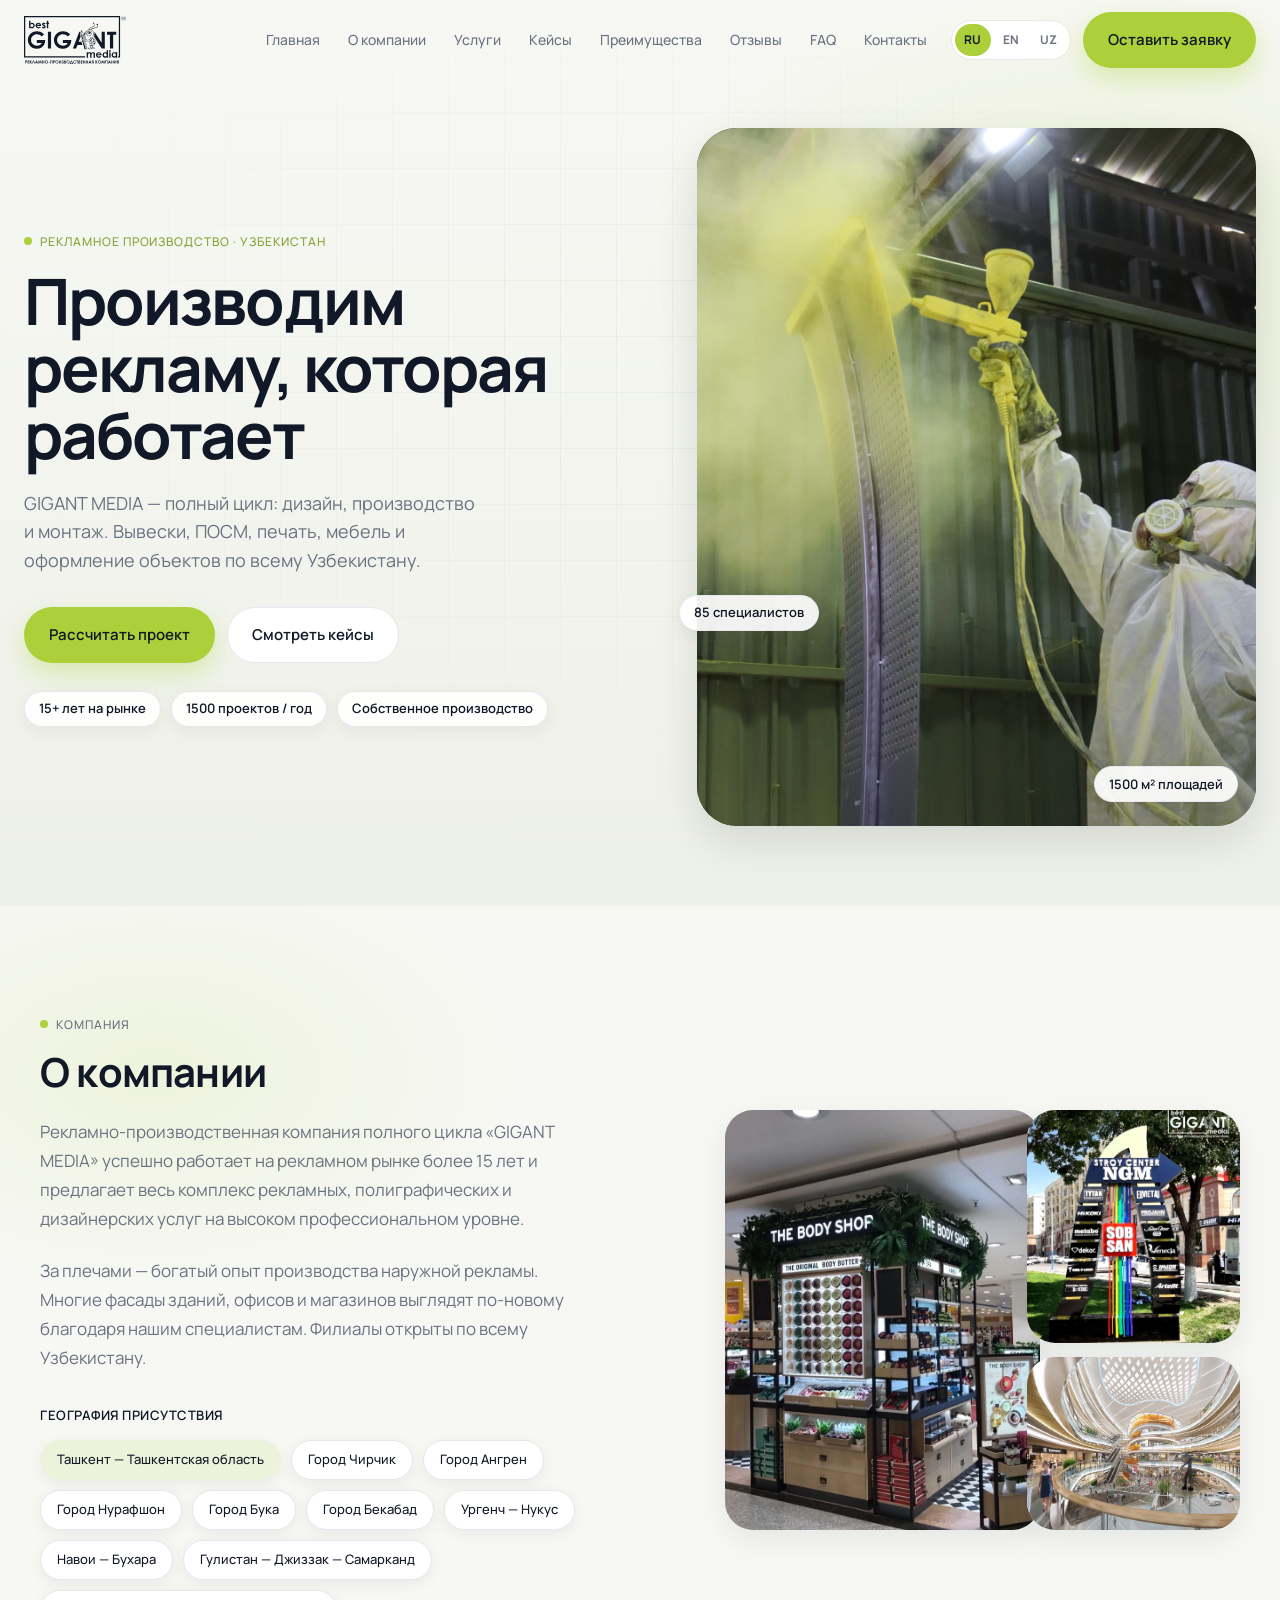
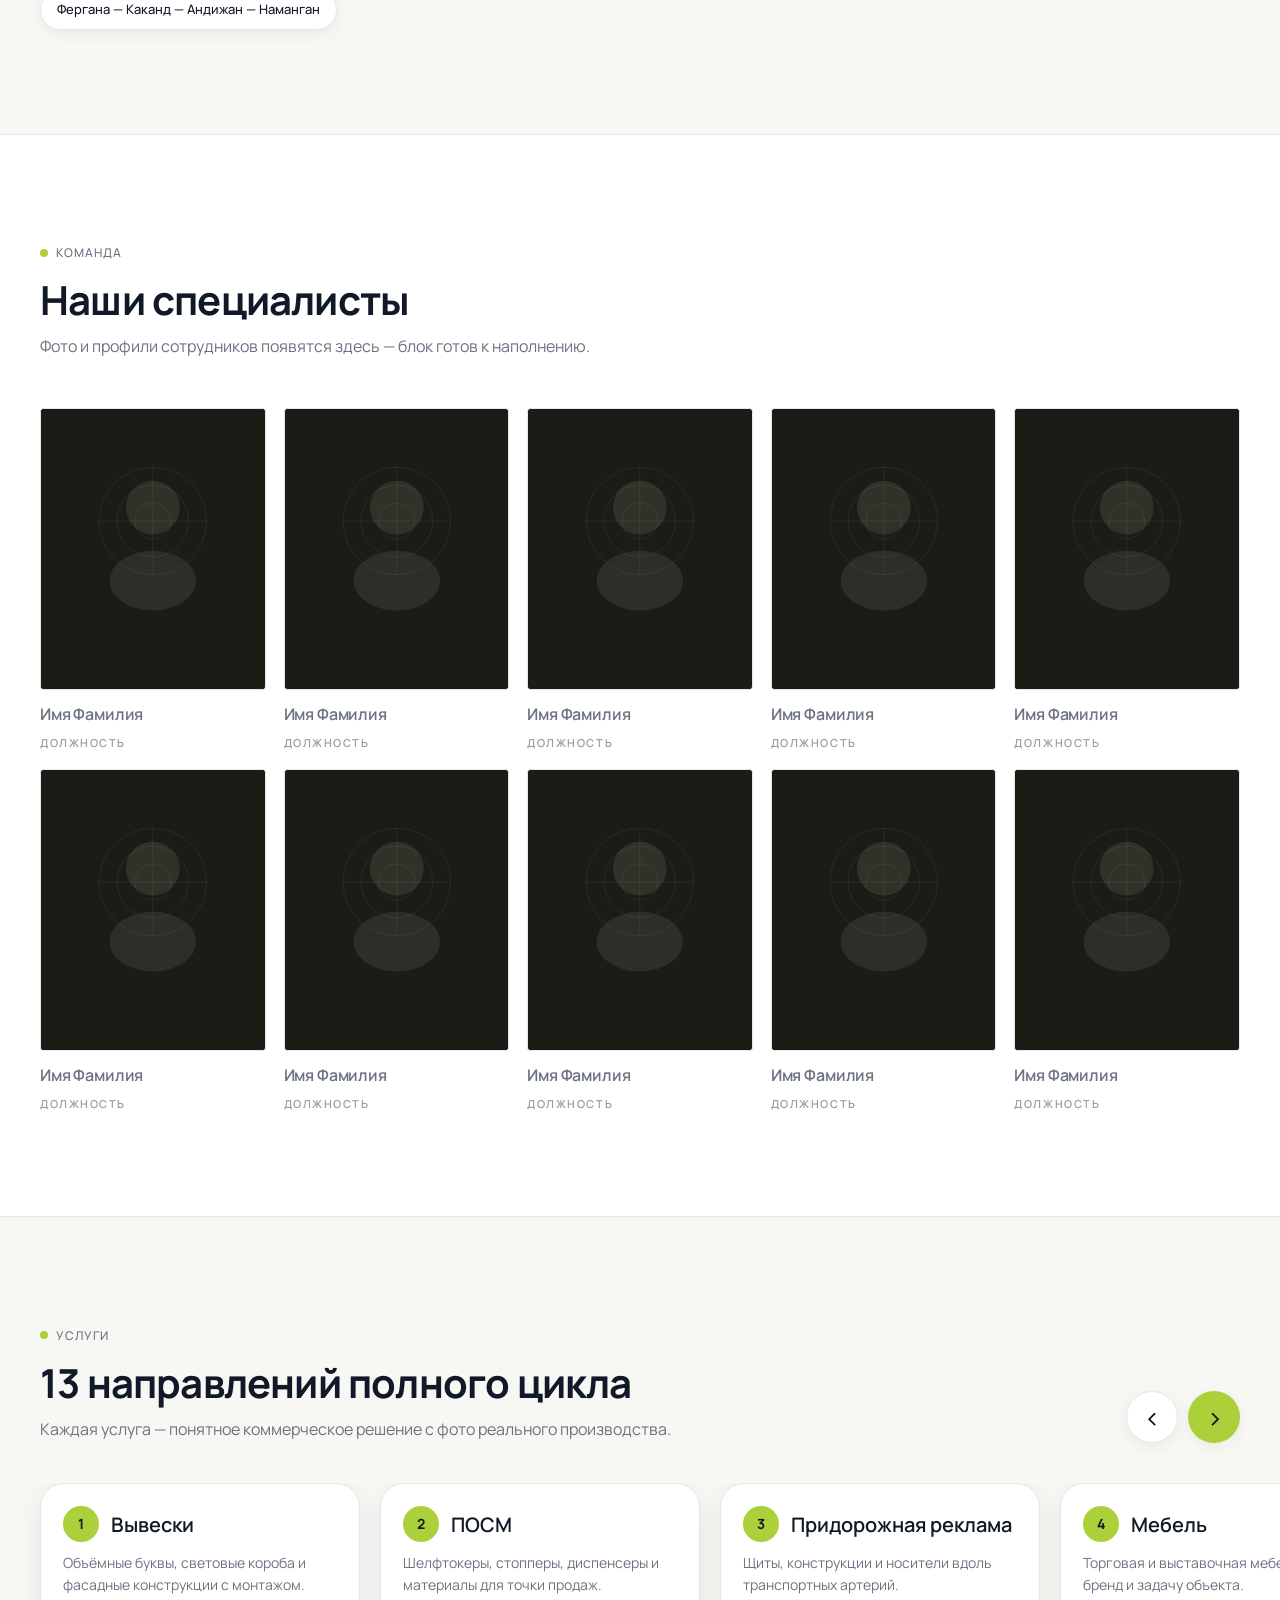
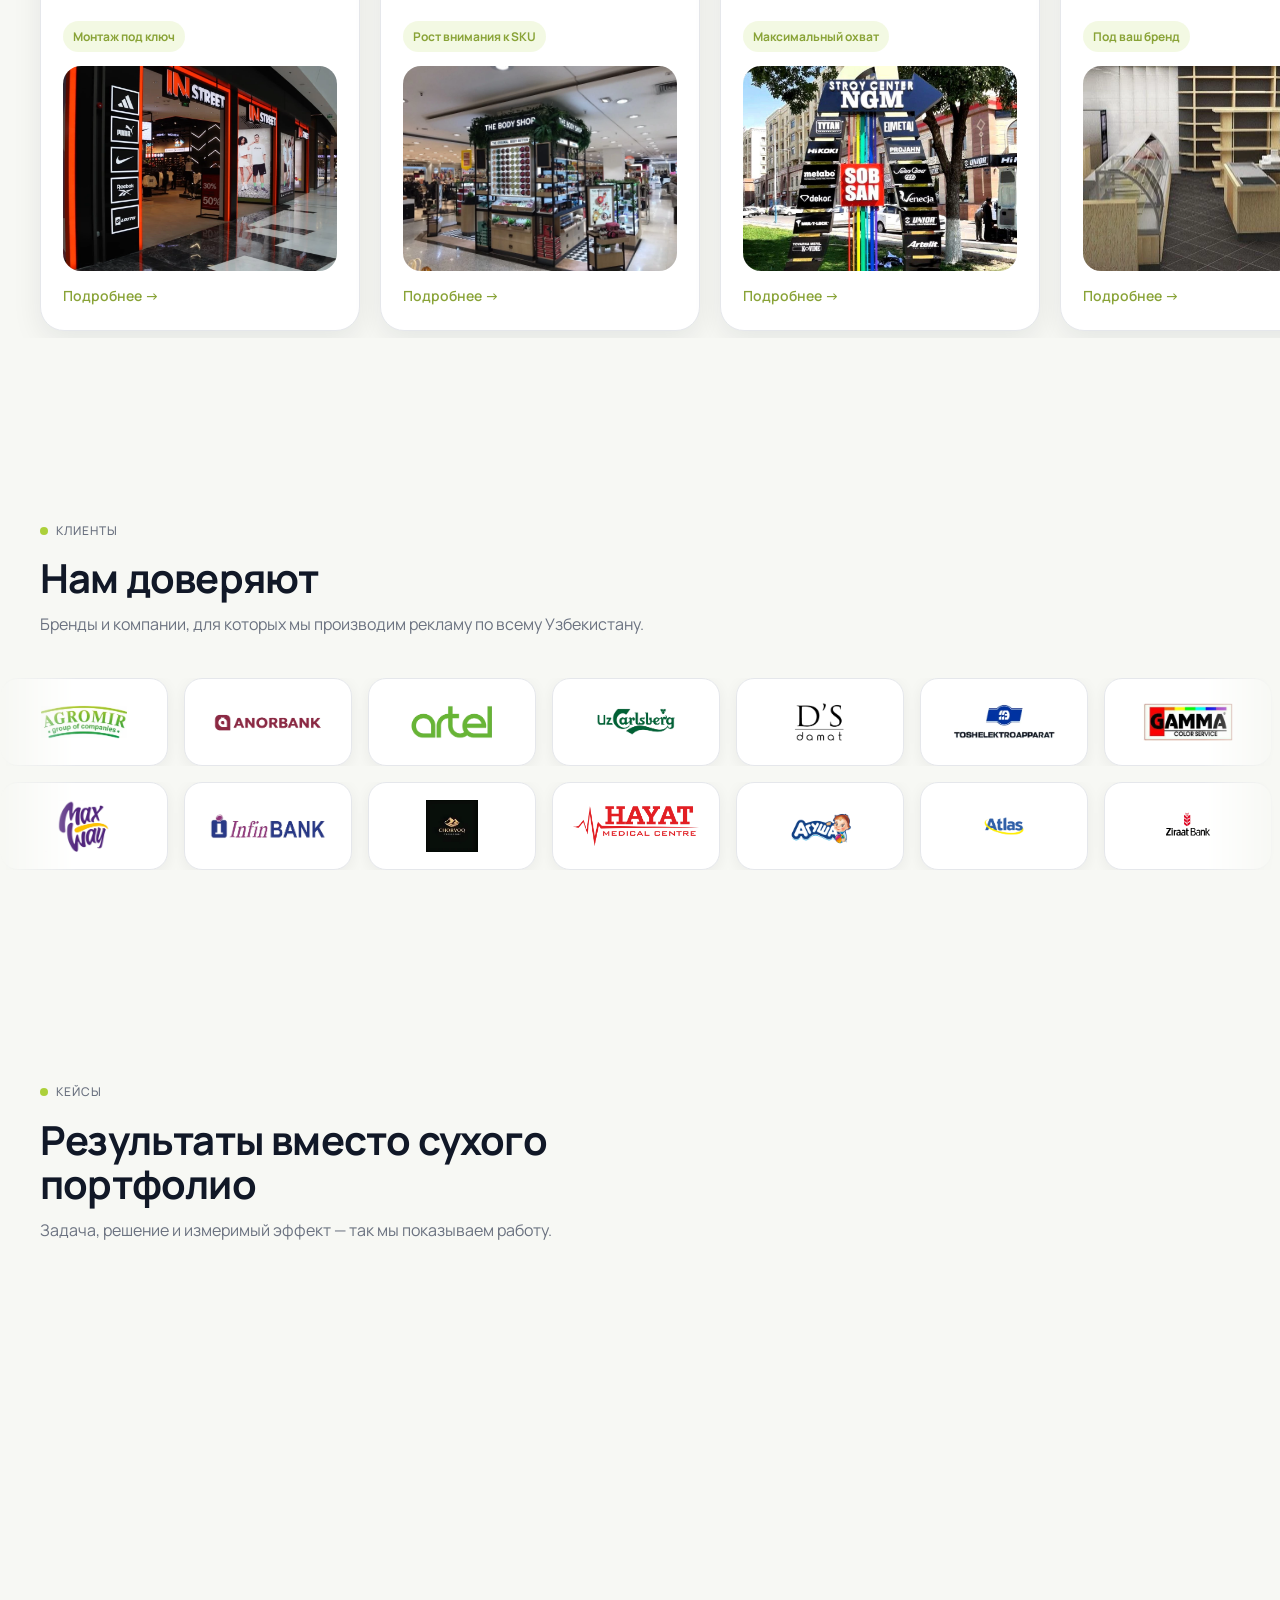
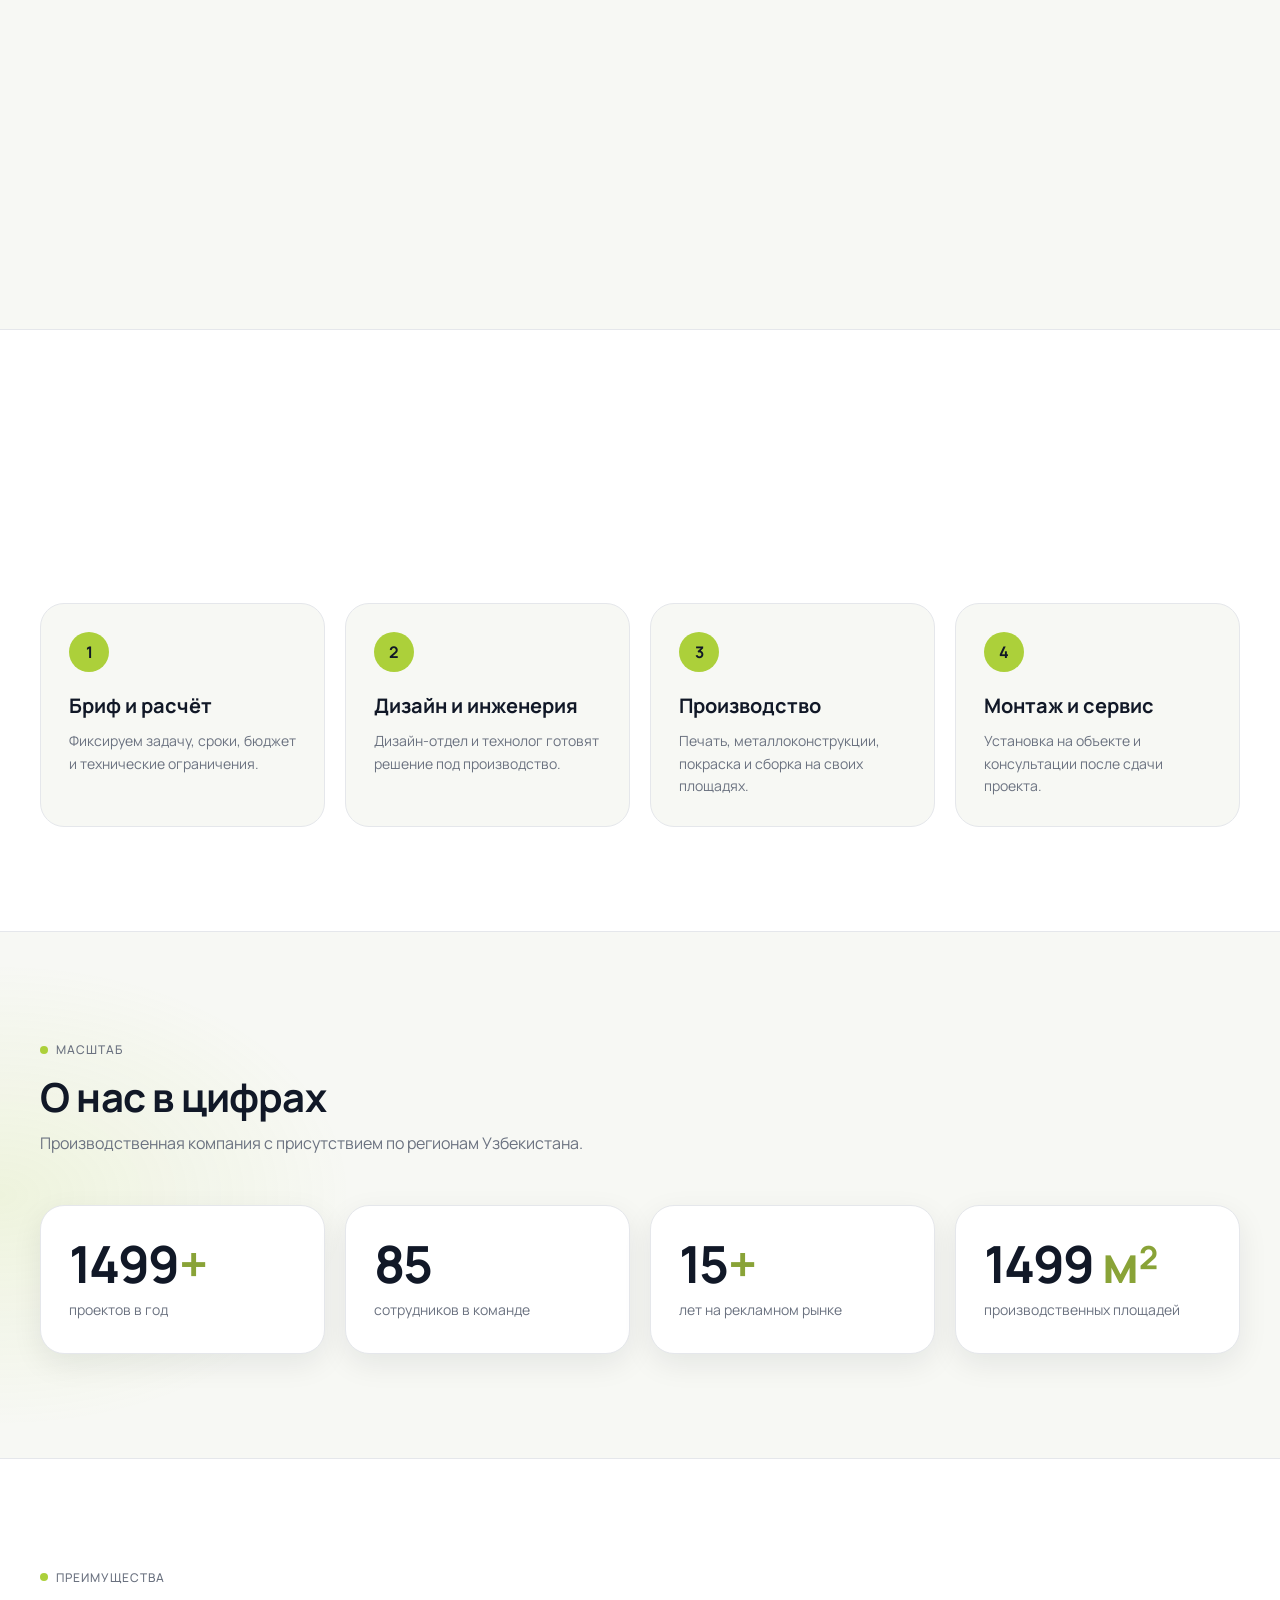
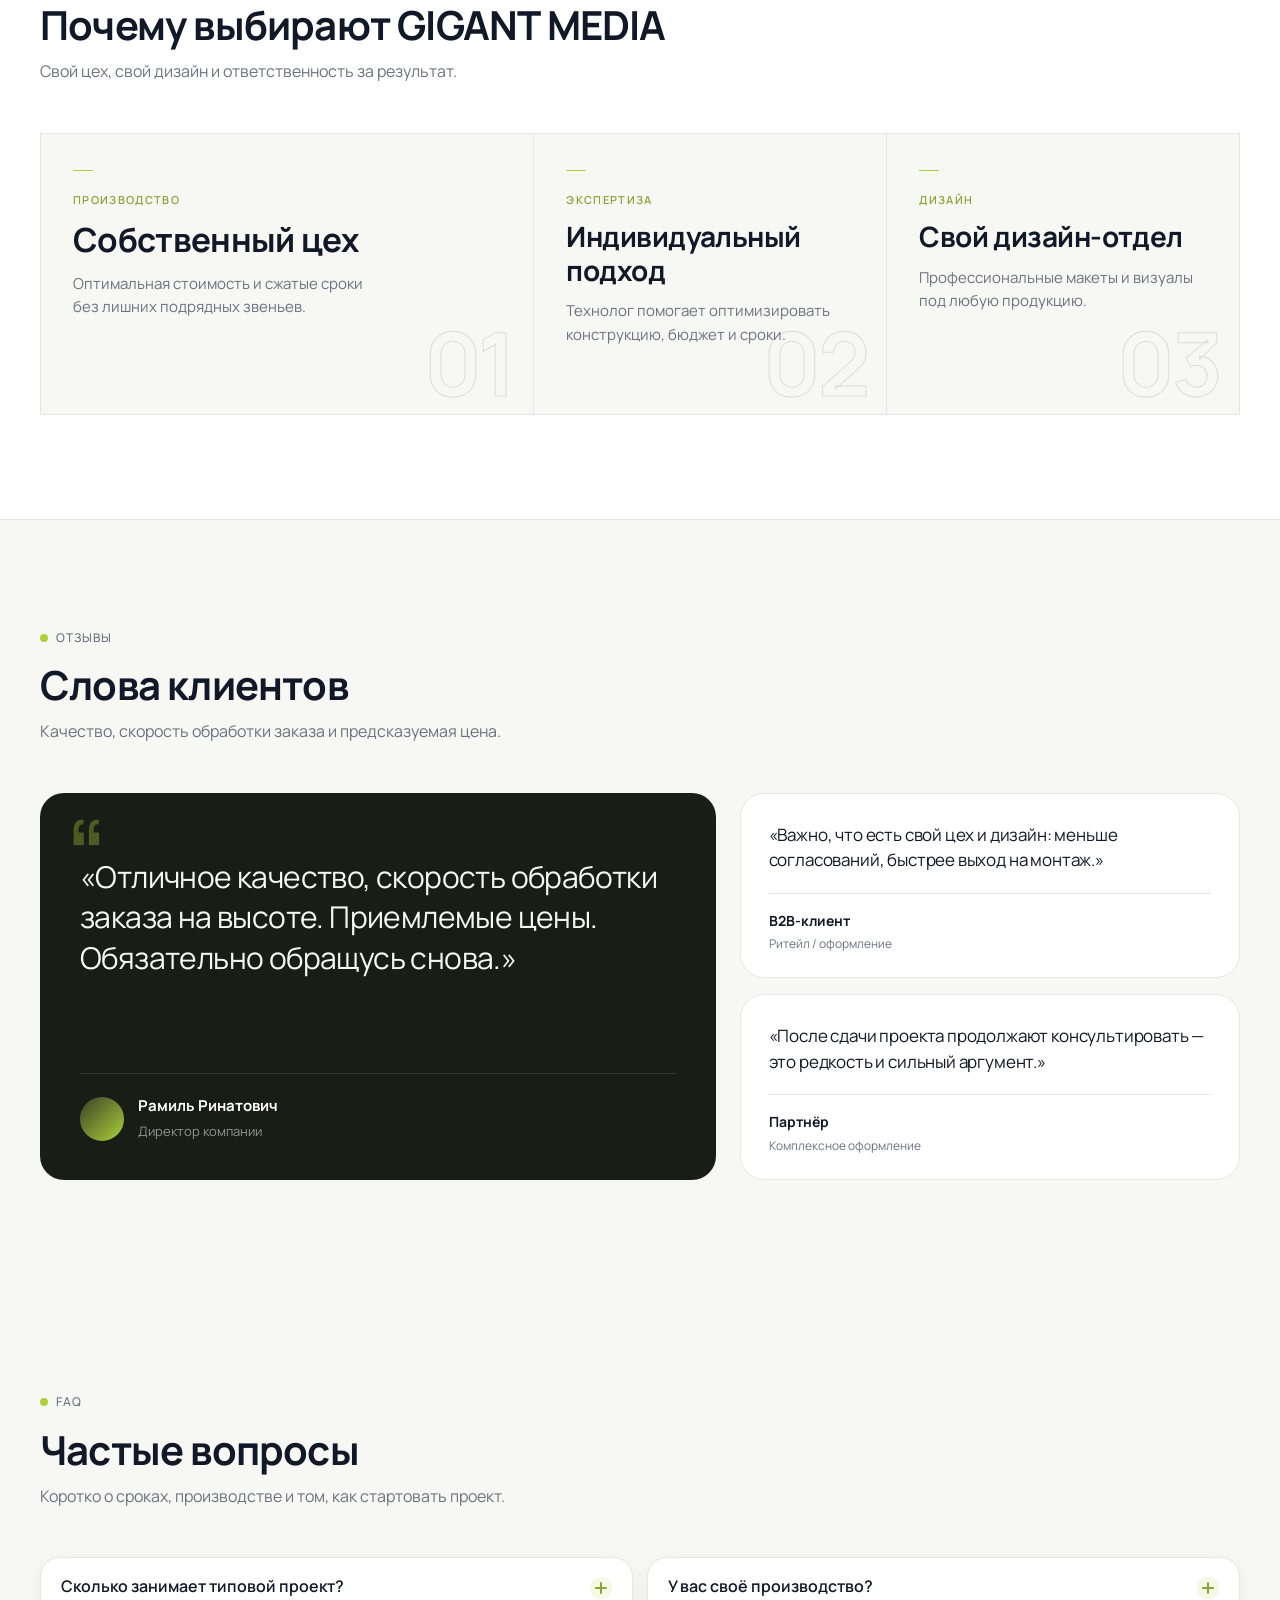
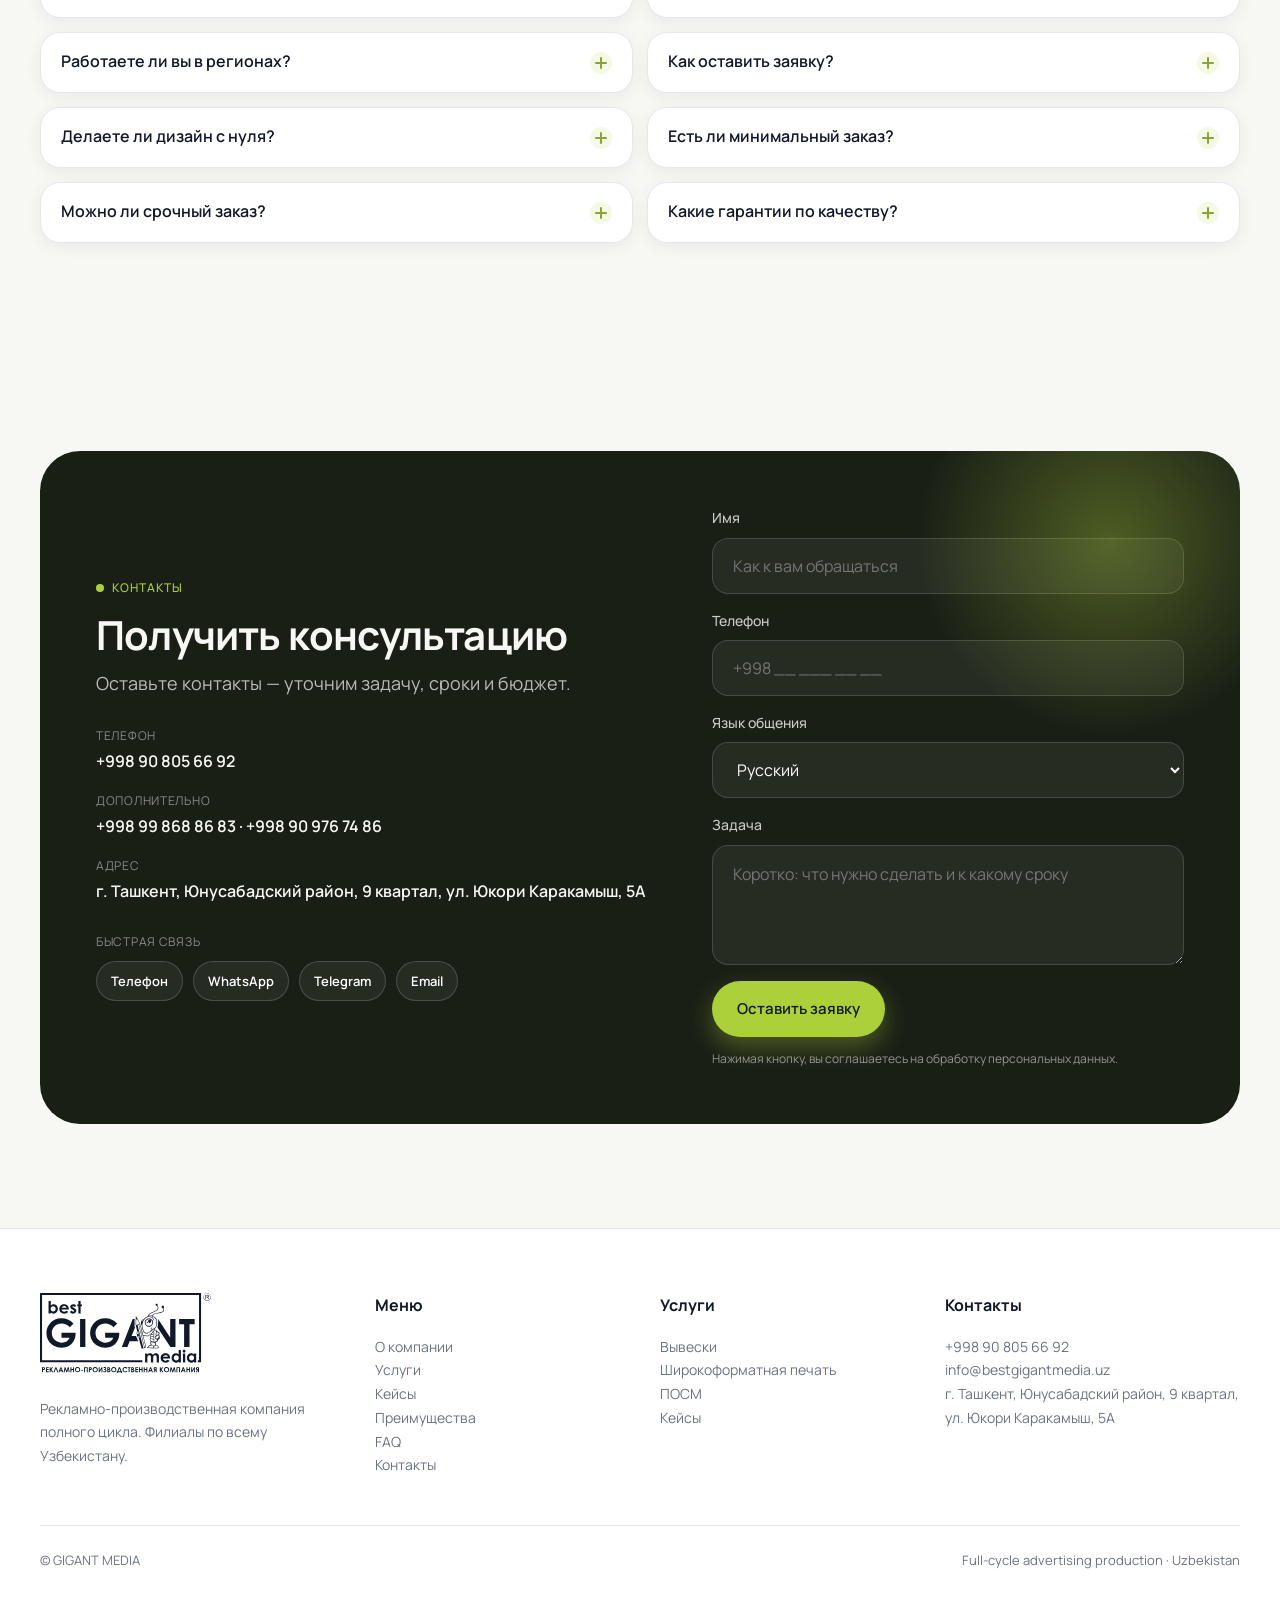
==== commit 7b22e5f8: "Polish FAQ, about, team, cases, and trust sections. Fix image framing, add empty team slots, accordi" ====
--- a/index.html
+++ b/index.html
@@ -112,9 +112,100 @@
             </div>
           </div>
           <div class="about-visual reveal">
-            <img src="assets/images/about-1.webp" alt="" loading="lazy" width="640" height="800" />
-            <img src="assets/images/about-2.webp" alt="" loading="lazy" width="640" height="800" />
-          </div>
+            <div class="about-visual__main">
+              <img src="assets/images/case-2.webp" alt="" loading="lazy" width="1200" height="900" />
+            </div>
+            <div class="about-visual__stack">
+              <div class="about-visual__side">
+                <img src="assets/images/about-1.webp" alt="" loading="lazy" width="960" height="1269" />
+              </div>
+              <div class="about-visual__side about-visual__side--wide">
+                <img src="assets/images/prod-2.webp" alt="" loading="lazy" width="1200" height="900" />
+              </div>
+            </div>
+          </div>
+        </div>
+      </div>
+    </section>
+
+    <section class="section team-section" id="team">
+      <div class="container">
+        <div class="section-head reveal">
+          <p class="eyebrow" data-i18n="team.eyebrow">Команда</p>
+          <h2 class="h2" data-i18n="team.title">Наши специалисты</h2>
+          <p data-i18n="team.lead">Фото и профили сотрудников появятся здесь — блок готов к наполнению.</p>
+        </div>
+        <div class="team-slots reveal-stagger">
+          <article class="team-slot reveal">
+            <div class="team-slot__frame" aria-hidden="true">
+              <svg viewBox="0 0 300 375" fill="none" preserveAspectRatio="xMidYMid slice"><rect width="300" height="375" fill="#1a1c16"/><g opacity="0.14" stroke="#c8cbb8" stroke-width="0.8"><circle cx="150" cy="150" r="72"/><circle cx="150" cy="150" r="48"/><circle cx="150" cy="150" r="24"/><line x1="78" y1="150" x2="222" y2="150"/><line x1="150" y1="78" x2="150" y2="222"/></g><circle cx="150" cy="132" r="36" fill="#c8cbb8" opacity="0.12"/><ellipse cx="150" cy="230" rx="58" ry="40" fill="#c8cbb8" opacity="0.1"/></svg>
+            </div>
+            <h3 data-i18n="team.slotName">Имя Фамилия</h3>
+            <span class="team-slot__role" data-i18n="team.slotRole">Должность</span>
+          </article>
+          <article class="team-slot reveal">
+            <div class="team-slot__frame" aria-hidden="true">
+              <svg viewBox="0 0 300 375" fill="none" preserveAspectRatio="xMidYMid slice"><rect width="300" height="375" fill="#1a1c16"/><g opacity="0.14" stroke="#c8cbb8" stroke-width="0.8"><circle cx="150" cy="150" r="72"/><circle cx="150" cy="150" r="48"/><circle cx="150" cy="150" r="24"/><line x1="78" y1="150" x2="222" y2="150"/><line x1="150" y1="78" x2="150" y2="222"/></g><circle cx="150" cy="132" r="36" fill="#c8cbb8" opacity="0.12"/><ellipse cx="150" cy="230" rx="58" ry="40" fill="#c8cbb8" opacity="0.1"/></svg>
+            </div>
+            <h3 data-i18n="team.slotName">Имя Фамилия</h3>
+            <span class="team-slot__role" data-i18n="team.slotRole">Должность</span>
+          </article>
+          <article class="team-slot reveal">
+            <div class="team-slot__frame" aria-hidden="true">
+              <svg viewBox="0 0 300 375" fill="none" preserveAspectRatio="xMidYMid slice"><rect width="300" height="375" fill="#1a1c16"/><g opacity="0.14" stroke="#c8cbb8" stroke-width="0.8"><circle cx="150" cy="150" r="72"/><circle cx="150" cy="150" r="48"/><circle cx="150" cy="150" r="24"/><line x1="78" y1="150" x2="222" y2="150"/><line x1="150" y1="78" x2="150" y2="222"/></g><circle cx="150" cy="132" r="36" fill="#c8cbb8" opacity="0.12"/><ellipse cx="150" cy="230" rx="58" ry="40" fill="#c8cbb8" opacity="0.1"/></svg>
+            </div>
+            <h3 data-i18n="team.slotName">Имя Фамилия</h3>
+            <span class="team-slot__role" data-i18n="team.slotRole">Должность</span>
+          </article>
+          <article class="team-slot reveal">
+            <div class="team-slot__frame" aria-hidden="true">
+              <svg viewBox="0 0 300 375" fill="none" preserveAspectRatio="xMidYMid slice"><rect width="300" height="375" fill="#1a1c16"/><g opacity="0.14" stroke="#c8cbb8" stroke-width="0.8"><circle cx="150" cy="150" r="72"/><circle cx="150" cy="150" r="48"/><circle cx="150" cy="150" r="24"/><line x1="78" y1="150" x2="222" y2="150"/><line x1="150" y1="78" x2="150" y2="222"/></g><circle cx="150" cy="132" r="36" fill="#c8cbb8" opacity="0.12"/><ellipse cx="150" cy="230" rx="58" ry="40" fill="#c8cbb8" opacity="0.1"/></svg>
+            </div>
+            <h3 data-i18n="team.slotName">Имя Фамилия</h3>
+            <span class="team-slot__role" data-i18n="team.slotRole">Должность</span>
+          </article>
+          <article class="team-slot reveal">
+            <div class="team-slot__frame" aria-hidden="true">
+              <svg viewBox="0 0 300 375" fill="none" preserveAspectRatio="xMidYMid slice"><rect width="300" height="375" fill="#1a1c16"/><g opacity="0.14" stroke="#c8cbb8" stroke-width="0.8"><circle cx="150" cy="150" r="72"/><circle cx="150" cy="150" r="48"/><circle cx="150" cy="150" r="24"/><line x1="78" y1="150" x2="222" y2="150"/><line x1="150" y1="78" x2="150" y2="222"/></g><circle cx="150" cy="132" r="36" fill="#c8cbb8" opacity="0.12"/><ellipse cx="150" cy="230" rx="58" ry="40" fill="#c8cbb8" opacity="0.1"/></svg>
+            </div>
+            <h3 data-i18n="team.slotName">Имя Фамилия</h3>
+            <span class="team-slot__role" data-i18n="team.slotRole">Должность</span>
+          </article>
+          <article class="team-slot reveal">
+            <div class="team-slot__frame" aria-hidden="true">
+              <svg viewBox="0 0 300 375" fill="none" preserveAspectRatio="xMidYMid slice"><rect width="300" height="375" fill="#1a1c16"/><g opacity="0.14" stroke="#c8cbb8" stroke-width="0.8"><circle cx="150" cy="150" r="72"/><circle cx="150" cy="150" r="48"/><circle cx="150" cy="150" r="24"/><line x1="78" y1="150" x2="222" y2="150"/><line x1="150" y1="78" x2="150" y2="222"/></g><circle cx="150" cy="132" r="36" fill="#c8cbb8" opacity="0.12"/><ellipse cx="150" cy="230" rx="58" ry="40" fill="#c8cbb8" opacity="0.1"/></svg>
+            </div>
+            <h3 data-i18n="team.slotName">Имя Фамилия</h3>
+            <span class="team-slot__role" data-i18n="team.slotRole">Должность</span>
+          </article>
+          <article class="team-slot reveal">
+            <div class="team-slot__frame" aria-hidden="true">
+              <svg viewBox="0 0 300 375" fill="none" preserveAspectRatio="xMidYMid slice"><rect width="300" height="375" fill="#1a1c16"/><g opacity="0.14" stroke="#c8cbb8" stroke-width="0.8"><circle cx="150" cy="150" r="72"/><circle cx="150" cy="150" r="48"/><circle cx="150" cy="150" r="24"/><line x1="78" y1="150" x2="222" y2="150"/><line x1="150" y1="78" x2="150" y2="222"/></g><circle cx="150" cy="132" r="36" fill="#c8cbb8" opacity="0.12"/><ellipse cx="150" cy="230" rx="58" ry="40" fill="#c8cbb8" opacity="0.1"/></svg>
+            </div>
+            <h3 data-i18n="team.slotName">Имя Фамилия</h3>
+            <span class="team-slot__role" data-i18n="team.slotRole">Должность</span>
+          </article>
+          <article class="team-slot reveal">
+            <div class="team-slot__frame" aria-hidden="true">
+              <svg viewBox="0 0 300 375" fill="none" preserveAspectRatio="xMidYMid slice"><rect width="300" height="375" fill="#1a1c16"/><g opacity="0.14" stroke="#c8cbb8" stroke-width="0.8"><circle cx="150" cy="150" r="72"/><circle cx="150" cy="150" r="48"/><circle cx="150" cy="150" r="24"/><line x1="78" y1="150" x2="222" y2="150"/><line x1="150" y1="78" x2="150" y2="222"/></g><circle cx="150" cy="132" r="36" fill="#c8cbb8" opacity="0.12"/><ellipse cx="150" cy="230" rx="58" ry="40" fill="#c8cbb8" opacity="0.1"/></svg>
+            </div>
+            <h3 data-i18n="team.slotName">Имя Фамилия</h3>
+            <span class="team-slot__role" data-i18n="team.slotRole">Должность</span>
+          </article>
+          <article class="team-slot reveal">
+            <div class="team-slot__frame" aria-hidden="true">
+              <svg viewBox="0 0 300 375" fill="none" preserveAspectRatio="xMidYMid slice"><rect width="300" height="375" fill="#1a1c16"/><g opacity="0.14" stroke="#c8cbb8" stroke-width="0.8"><circle cx="150" cy="150" r="72"/><circle cx="150" cy="150" r="48"/><circle cx="150" cy="150" r="24"/><line x1="78" y1="150" x2="222" y2="150"/><line x1="150" y1="78" x2="150" y2="222"/></g><circle cx="150" cy="132" r="36" fill="#c8cbb8" opacity="0.12"/><ellipse cx="150" cy="230" rx="58" ry="40" fill="#c8cbb8" opacity="0.1"/></svg>
+            </div>
+            <h3 data-i18n="team.slotName">Имя Фамилия</h3>
+            <span class="team-slot__role" data-i18n="team.slotRole">Должность</span>
+          </article>
+          <article class="team-slot reveal">
+            <div class="team-slot__frame" aria-hidden="true">
+              <svg viewBox="0 0 300 375" fill="none" preserveAspectRatio="xMidYMid slice"><rect width="300" height="375" fill="#1a1c16"/><g opacity="0.14" stroke="#c8cbb8" stroke-width="0.8"><circle cx="150" cy="150" r="72"/><circle cx="150" cy="150" r="48"/><circle cx="150" cy="150" r="24"/><line x1="78" y1="150" x2="222" y2="150"/><line x1="150" y1="78" x2="150" y2="222"/></g><circle cx="150" cy="132" r="36" fill="#c8cbb8" opacity="0.12"/><ellipse cx="150" cy="230" rx="58" ry="40" fill="#c8cbb8" opacity="0.1"/></svg>
+            </div>
+            <h3 data-i18n="team.slotName">Имя Фамилия</h3>
+            <span class="team-slot__role" data-i18n="team.slotRole">Должность</span>
+          </article>
         </div>
       </div>
     </section>
@@ -304,7 +395,7 @@
       </div>
     </section>
 
-    <section class="section" id="cases" style="padding-top:0;">
+    <section class="section cases-section" id="cases">
       <div class="container">
         <div class="section-head reveal">
           <p class="eyebrow" data-i18n="cases.eyebrow">Кейсы</p>
@@ -312,8 +403,11 @@
           <p data-i18n="cases.lead"></p>
         </div>
         <div class="cases-grid reveal-stagger">
-          <a class="card case-card reveal" href="cases/retail-zone.html">
-            <div class="card__media"><img src="assets/images/case-1.webp" alt="" loading="lazy" width="800" height="500" /></div>
+          <a class="case-card reveal" href="cases/retail-zone.html">
+            <div class="case-card__media">
+              <img src="assets/images/case-1.webp" alt="" loading="lazy" width="800" height="560" />
+              <span class="case-card__index">01</span>
+            </div>
             <div class="case-card__body">
               <p class="case-card__client" data-i18n="cases.c1.client">Ритейл</p>
               <h3 class="h4" data-i18n="cases.c1.title"></h3>
@@ -322,27 +416,39 @@
                 <div><strong data-i18n="cases.c1.m1">14 дней</strong><span data-i18n="cases.c1.m1l"></span></div>
                 <div><strong data-i18n="cases.c1.m2">1 подрядчик</strong><span data-i18n="cases.c1.m2l"></span></div>
               </div>
-              <span class="service-card__link" data-i18n="cases.link"></span>
-            </div>
-          </a>
-          <div class="cases-side">
-            <article class="card case-card reveal">
-              <div class="card__media"><img src="assets/images/case-2.webp" alt="" loading="lazy" width="600" height="380" /></div>
-              <div class="case-card__body">
-                <p class="case-card__client" data-i18n="cases.c2.client"></p>
-                <h3 class="h4" data-i18n="cases.c2.title"></h3>
-                <p class="text-muted" data-i18n="cases.c2.d"></p>
-              </div>
-            </article>
-            <article class="card case-card reveal">
-              <div class="card__media"><img src="assets/images/case-3.webp" alt="" loading="lazy" width="600" height="380" /></div>
-              <div class="case-card__body">
-                <p class="case-card__client" data-i18n="cases.c3.client"></p>
-                <h3 class="h4" data-i18n="cases.c3.title"></h3>
-                <p class="text-muted" data-i18n="cases.c3.d"></p>
-              </div>
-            </article>
-          </div>
+              <span class="case-card__link" data-i18n="cases.link"></span>
+            </div>
+          </a>
+          <article class="case-card reveal">
+            <div class="case-card__media">
+              <img src="assets/images/case-2.webp" alt="" loading="lazy" width="800" height="560" />
+              <span class="case-card__index">02</span>
+            </div>
+            <div class="case-card__body">
+              <p class="case-card__client" data-i18n="cases.c2.client"></p>
+              <h3 class="h4" data-i18n="cases.c2.title"></h3>
+              <p class="text-muted" data-i18n="cases.c2.d"></p>
+              <div class="case-card__stats">
+                <div><strong data-i18n="cases.c2.m1"></strong><span data-i18n="cases.c2.m1l"></span></div>
+                <div><strong data-i18n="cases.c2.m2"></strong><span data-i18n="cases.c2.m2l"></span></div>
+              </div>
+            </div>
+          </article>
+          <article class="case-card reveal">
+            <div class="case-card__media">
+              <img src="assets/images/case-3.webp" alt="" loading="lazy" width="800" height="560" />
+              <span class="case-card__index">03</span>
+            </div>
+            <div class="case-card__body">
+              <p class="case-card__client" data-i18n="cases.c3.client"></p>
+              <h3 class="h4" data-i18n="cases.c3.title"></h3>
+              <p class="text-muted" data-i18n="cases.c3.d"></p>
+              <div class="case-card__stats">
+                <div><strong data-i18n="cases.c3.m1"></strong><span data-i18n="cases.c3.m1l"></span></div>
+                <div><strong data-i18n="cases.c3.m2"></strong><span data-i18n="cases.c3.m2l"></span></div>
+              </div>
+            </div>
+          </article>
         </div>
       </div>
     </section>
@@ -379,32 +485,74 @@
       </div>
     </section>
 
-    <section class="section section--tight" id="advantages">
+    <section class="section advantages" id="advantages">
       <div class="container">
         <div class="section-head reveal">
           <p class="eyebrow" data-i18n="advantages.eyebrow">Преимущества</p>
           <h2 class="h2" data-i18n="advantages.title">Почему выбирают GIGANT MEDIA</h2>
           <p data-i18n="advantages.lead"></p>
         </div>
-        <div class="benefit-grid reveal-stagger">
-          <article class="card benefit-card reveal"><span class="chip chip--soft" data-i18n="advantages.1.chip"></span><h3 data-i18n="advantages.1.t"></h3><p class="text-muted" data-i18n="advantages.1.d"></p></article>
-          <article class="card benefit-card reveal"><span class="chip chip--soft" data-i18n="advantages.2.chip"></span><h3 data-i18n="advantages.2.t"></h3><p class="text-muted" data-i18n="advantages.2.d"></p></article>
-          <article class="card benefit-card reveal"><span class="chip chip--soft" data-i18n="advantages.3.chip"></span><h3 data-i18n="advantages.3.t"></h3><p class="text-muted" data-i18n="advantages.3.d"></p></article>
-        </div>
-      </div>
-    </section>
-
-    <section class="section" id="reviews">
+        <div class="advantage-pillars reveal-stagger">
+          <article class="advantage-pillar advantage-pillar--lg reveal">
+            <span class="advantage-pillar__num" aria-hidden="true">01</span>
+            <div class="advantage-pillar__line" aria-hidden="true"></div>
+            <p class="advantage-pillar__chip" data-i18n="advantages.1.chip"></p>
+            <h3 data-i18n="advantages.1.t"></h3>
+            <p data-i18n="advantages.1.d"></p>
+          </article>
+          <article class="advantage-pillar reveal">
+            <span class="advantage-pillar__num" aria-hidden="true">02</span>
+            <div class="advantage-pillar__line" aria-hidden="true"></div>
+            <p class="advantage-pillar__chip" data-i18n="advantages.2.chip"></p>
+            <h3 data-i18n="advantages.2.t"></h3>
+            <p data-i18n="advantages.2.d"></p>
+          </article>
+          <article class="advantage-pillar reveal">
+            <span class="advantage-pillar__num" aria-hidden="true">03</span>
+            <div class="advantage-pillar__line" aria-hidden="true"></div>
+            <p class="advantage-pillar__chip" data-i18n="advantages.3.chip"></p>
+            <h3 data-i18n="advantages.3.t"></h3>
+            <p data-i18n="advantages.3.d"></p>
+          </article>
+        </div>
+      </div>
+    </section>
+
+    <section class="section reviews-section" id="reviews">
       <div class="container">
         <div class="section-head reveal">
           <p class="eyebrow" data-i18n="reviews.eyebrow">Отзывы</p>
           <h2 class="h2" data-i18n="reviews.title">Слова клиентов</h2>
           <p data-i18n="reviews.lead"></p>
         </div>
-        <div class="reviews-grid reveal-stagger">
-          <article class="card review-card reveal"><span class="chip chip--soft" data-i18n="reviews.1.chip"></span><p class="review-card__quote" data-i18n="reviews.1.q"></p><div class="review-card__author"><div class="review-card__avatar" aria-hidden="true"></div><div><strong data-i18n="reviews.1.n"></strong><span data-i18n="reviews.1.r"></span></div></div></article>
-          <article class="card review-card reveal"><span class="chip chip--soft" data-i18n="reviews.2.chip"></span><p class="review-card__quote" data-i18n="reviews.2.q"></p><div class="review-card__author"><div class="review-card__avatar" aria-hidden="true"></div><div><strong data-i18n="reviews.2.n"></strong><span data-i18n="reviews.2.r"></span></div></div></article>
-          <article class="card review-card reveal"><span class="chip chip--soft" data-i18n="reviews.3.chip"></span><p class="review-card__quote" data-i18n="reviews.3.q"></p><div class="review-card__author"><div class="review-card__avatar" aria-hidden="true"></div><div><strong data-i18n="reviews.3.n"></strong><span data-i18n="reviews.3.r"></span></div></div></article>
+        <div class="reviews-layout reveal-stagger">
+          <article class="review-feature reveal">
+            <span class="review-feature__mark" aria-hidden="true">“</span>
+            <p class="review-feature__quote" data-i18n="reviews.1.q"></p>
+            <div class="review-feature__author">
+              <div class="review-card__avatar" aria-hidden="true"></div>
+              <div>
+                <strong data-i18n="reviews.1.n"></strong>
+                <span data-i18n="reviews.1.r"></span>
+              </div>
+            </div>
+          </article>
+          <div class="reviews-side">
+            <article class="review-quote reveal">
+              <p data-i18n="reviews.2.q"></p>
+              <div class="review-quote__meta">
+                <strong data-i18n="reviews.2.n"></strong>
+                <span data-i18n="reviews.2.r"></span>
+              </div>
+            </article>
+            <article class="review-quote reveal">
+              <p data-i18n="reviews.3.q"></p>
+              <div class="review-quote__meta">
+                <strong data-i18n="reviews.3.n"></strong>
+                <span data-i18n="reviews.3.r"></span>
+              </div>
+            </article>
+          </div>
         </div>
       </div>
     </section>
@@ -417,10 +565,38 @@
           <p data-i18n="faq.lead"></p>
         </div>
         <div class="faq reveal">
-          <details class="faq-item"><summary data-i18n="faq.1.q"></summary><p data-i18n="faq.1.a"></p></details>
-          <details class="faq-item"><summary data-i18n="faq.2.q"></summary><p data-i18n="faq.2.a"></p></details>
-          <details class="faq-item"><summary data-i18n="faq.3.q"></summary><p data-i18n="faq.3.a"></p></details>
-          <details class="faq-item"><summary data-i18n="faq.4.q"></summary><p data-i18n="faq.4.a"></p></details>
+          <details class="faq-item">
+            <summary><span class="faq-item__q" data-i18n="faq.1.q"></span><span class="faq-item__icon" aria-hidden="true"><i></i><i></i></span></summary>
+            <div class="faq-item__panel"><div class="faq-item__panel-inner"><p data-i18n="faq.1.a"></p></div></div>
+          </details>
+          <details class="faq-item">
+            <summary><span class="faq-item__q" data-i18n="faq.2.q"></span><span class="faq-item__icon" aria-hidden="true"><i></i><i></i></span></summary>
+            <div class="faq-item__panel"><div class="faq-item__panel-inner"><p data-i18n="faq.2.a"></p></div></div>
+          </details>
+          <details class="faq-item">
+            <summary><span class="faq-item__q" data-i18n="faq.3.q"></span><span class="faq-item__icon" aria-hidden="true"><i></i><i></i></span></summary>
+            <div class="faq-item__panel"><div class="faq-item__panel-inner"><p data-i18n="faq.3.a"></p></div></div>
+          </details>
+          <details class="faq-item">
+            <summary><span class="faq-item__q" data-i18n="faq.4.q"></span><span class="faq-item__icon" aria-hidden="true"><i></i><i></i></span></summary>
+            <div class="faq-item__panel"><div class="faq-item__panel-inner"><p data-i18n="faq.4.a"></p></div></div>
+          </details>
+          <details class="faq-item">
+            <summary><span class="faq-item__q" data-i18n="faq.5.q"></span><span class="faq-item__icon" aria-hidden="true"><i></i><i></i></span></summary>
+            <div class="faq-item__panel"><div class="faq-item__panel-inner"><p data-i18n="faq.5.a"></p></div></div>
+          </details>
+          <details class="faq-item">
+            <summary><span class="faq-item__q" data-i18n="faq.6.q"></span><span class="faq-item__icon" aria-hidden="true"><i></i><i></i></span></summary>
+            <div class="faq-item__panel"><div class="faq-item__panel-inner"><p data-i18n="faq.6.a"></p></div></div>
+          </details>
+          <details class="faq-item">
+            <summary><span class="faq-item__q" data-i18n="faq.7.q"></span><span class="faq-item__icon" aria-hidden="true"><i></i><i></i></span></summary>
+            <div class="faq-item__panel"><div class="faq-item__panel-inner"><p data-i18n="faq.7.a"></p></div></div>
+          </details>
+          <details class="faq-item">
+            <summary><span class="faq-item__q" data-i18n="faq.8.q"></span><span class="faq-item__icon" aria-hidden="true"><i></i><i></i></span></summary>
+            <div class="faq-item__panel"><div class="faq-item__panel-inner"><p data-i18n="faq.8.a"></p></div></div>
+          </details>
         </div>
       </div>
     </section>
--- a/css/base.css
+++ b/css/base.css
@@ -160,6 +160,10 @@
 .reveal-stagger > .reveal:nth-child(4) { transition-delay: 210ms; }
 .reveal-stagger > .reveal:nth-child(5) { transition-delay: 280ms; }
 .reveal-stagger > .reveal:nth-child(6) { transition-delay: 350ms; }
+.reveal-stagger > .reveal:nth-child(7) { transition-delay: 420ms; }
+.reveal-stagger > .reveal:nth-child(8) { transition-delay: 490ms; }
+.reveal-stagger > .reveal:nth-child(9) { transition-delay: 560ms; }
+.reveal-stagger > .reveal:nth-child(10) { transition-delay: 630ms; }
 
 @media (prefers-reduced-motion: reduce) {
   html { scroll-behavior: auto; }
--- a/css/pages.css
+++ b/css/pages.css
@@ -153,34 +153,52 @@
 
 .about-visual {
   display: grid;
-  grid-template-columns: 1.35fr 1fr;
+  grid-template-columns: 1.15fr 0.85fr;
   gap: 14px;
   align-items: stretch;
+  min-height: 0;
 }
 
 .about-visual__main,
 .about-visual__side {
+  position: relative;
   border-radius: var(--radius-lg);
   overflow: hidden;
   background: var(--color-bg-elevated);
   box-shadow: var(--shadow-card);
+  min-height: 0;
 }
 
 .about-visual__main {
-  aspect-ratio: 4 / 5;
+  aspect-ratio: 3 / 4;
+  min-height: 420px;
+}
+
+.about-visual__stack {
+  display: grid;
+  grid-template-rows: 1.15fr 0.85fr;
+  gap: 14px;
+  min-height: 0;
 }
 
 .about-visual__side {
-  aspect-ratio: 3 / 4;
-  align-self: end;
-  margin-bottom: 12%;
+  aspect-ratio: auto;
+  height: 100%;
+  min-height: 160px;
+}
+
+.about-visual__side--wide {
+  min-height: 140px;
 }
 
 .about-visual__main img,
 .about-visual__side img {
+  position: absolute;
+  inset: 0;
   width: 100%;
   height: 100%;
   object-fit: cover;
+  object-position: center;
   display: block;
 }
 
@@ -455,44 +473,112 @@
 }
 
 /* ========== CASES ========== */
+.cases-section {
+  background: var(--color-bg);
+}
+
 .cases-grid {
   display: grid;
-  grid-template-columns: 1.2fr 1fr;
-  gap: 20px;
+  grid-template-columns: repeat(3, 1fr);
+  gap: 24px;
 }
 
 .case-card {
+  display: flex;
+  flex-direction: column;
+  overflow: hidden;
+  color: inherit;
+  text-decoration: none;
+  background: var(--color-surface);
+  border: 1px solid var(--color-line);
+  border-radius: var(--radius-card);
+  box-shadow: var(--shadow-soft);
+  transition:
+    transform var(--dur-base) var(--ease-standard),
+    box-shadow var(--dur-base) var(--ease-standard),
+    border-color var(--dur-base) var(--ease-standard);
+}
+
+a.case-card:hover {
+  transform: translateY(-4px);
+  box-shadow: var(--shadow-hover);
+  border-color: color-mix(in srgb, var(--color-primary) 35%, var(--color-line));
+}
+
+.case-card__media {
+  position: relative;
+  overflow: hidden;
+  aspect-ratio: 16 / 11;
+  background: var(--color-bg-elevated);
+}
+
+.case-card__media img {
+  width: 100%;
+  height: 100%;
+  object-fit: cover;
+  object-position: center;
   display: block;
-  overflow: hidden;
-  color: inherit;
-  height: 100%;
+  transition: transform 0.7s var(--ease-standard);
+}
+
+a.case-card:hover .case-card__media img {
+  transform: scale(1.04);
+}
+
+.case-card__index {
+  position: absolute;
+  left: 16px;
+  bottom: 16px;
+  font-size: 12px;
+  font-weight: var(--fw-bold);
+  letter-spacing: 0.12em;
+  color: #fff;
+  background: rgba(18, 20, 14, 0.55);
+  backdrop-filter: blur(6px);
+  padding: 6px 10px;
+  border-radius: 999px;
 }
 
 .case-card__body {
-  padding: 24px;
+  display: flex;
+  flex-direction: column;
+  flex: 1;
+  padding: 22px 22px 24px;
 }
 
 .case-card__client {
-  font-size: 12px;
+  font-size: 11px;
   font-weight: var(--fw-semibold);
-  letter-spacing: 0.06em;
+  letter-spacing: 0.08em;
   text-transform: uppercase;
   color: var(--color-primary-dark);
   margin-bottom: 8px;
 }
 
+.case-card__body .h4 {
+  margin-bottom: 8px;
+}
+
+.case-card__body .text-muted {
+  font-size: 14px;
+  line-height: 1.55;
+  flex: 1;
+}
+
 .case-card__stats {
-  display: flex;
-  gap: 20px;
-  margin-top: 16px;
+  display: grid;
+  grid-template-columns: 1fr 1fr;
+  gap: 12px;
+  margin-top: 18px;
   padding-top: 16px;
   border-top: 1px solid var(--color-line);
 }
 
 .case-card__stats strong {
   display: block;
-  font-size: 22px;
+  font-size: 18px;
   letter-spacing: -0.02em;
+  line-height: 1.2;
 }
 
 .case-card__stats span {
@@ -500,9 +586,12 @@
   color: var(--color-muted);
 }
 
-.cases-side {
-  display: grid;
-  gap: 20px;
+.case-card__link {
+  display: inline-flex;
+  margin-top: 16px;
+  font-size: 14px;
+  font-weight: var(--fw-semibold);
+  color: var(--color-primary-dark);
 }
 
 /* ========== PROCESS ========== */
@@ -587,92 +676,273 @@
 }
 
 /* ========== TEAM ========== */
-.team-grid {
-  display: grid;
-  grid-template-columns: repeat(4, 1fr);
-  gap: 20px;
-}
-
-.team-card {
-  padding: 16px;
-}
-
-.team-card__photo {
-  border-radius: 20px;
-  overflow: hidden;
+.team-section {
+  background: var(--color-surface);
+  border-block: 1px solid var(--color-line);
+}
+
+.team-slots {
+  display: grid;
+  grid-template-columns: repeat(5, 1fr);
+  gap: 18px;
+}
+
+.team-slot {
+  display: flex;
+  flex-direction: column;
+  gap: 12px;
+}
+
+.team-slot__frame {
+  position: relative;
   aspect-ratio: 4 / 5;
-  margin-bottom: 16px;
-  background: var(--color-bg-elevated);
-}
-
-.team-card__photo img {
+  border-radius: 4px;
+  overflow: hidden;
+  background: #1a1c16;
+  border: 1px solid var(--color-line);
+  transition: border-color 0.35s var(--ease-standard);
+}
+
+.team-slot:hover .team-slot__frame {
+  border-color: color-mix(in srgb, var(--color-primary) 45%, var(--color-line));
+}
+
+.team-slot__frame svg {
   width: 100%;
   height: 100%;
-  object-fit: cover;
-  transition: transform 4s var(--ease-standard);
-}
-
-.team-card:hover .team-card__photo img {
-  transform: scale(1.04);
-}
-
-.team-card h3 {
-  font-size: 18px;
-  margin-bottom: 4px;
-}
-
-.team-card__role {
   display: block;
+}
+
+.team-slot h3 {
+  font-size: 16px;
+  font-weight: var(--fw-semibold);
+  letter-spacing: -0.01em;
+  margin: 0;
+  color: var(--color-muted);
+}
+
+.team-slot__role {
+  display: block;
+  margin-top: -6px;
+  font-size: 11px;
+  font-weight: var(--fw-semibold);
+  letter-spacing: 0.14em;
+  text-transform: uppercase;
+  color: color-mix(in srgb, var(--color-muted) 70%, transparent);
+}
+
+/* ========== ADVANTAGES (Parma-style pillars) ========== */
+.advantages {
+  background: var(--color-surface);
+  border-block: 1px solid var(--color-line);
+}
+
+.advantage-pillars {
+  display: grid;
+  grid-template-columns: 1.4fr 1fr 1fr;
+  gap: 1px;
+  background: var(--color-line);
+  border: 1px solid var(--color-line);
+}
+
+.advantage-pillar {
+  position: relative;
+  display: flex;
+  flex-direction: column;
+  justify-content: flex-start;
+  gap: 12px;
+  padding: 36px 32px 48px;
+  background: var(--color-bg);
+  overflow: hidden;
+  min-height: 280px;
+  transition: background 0.35s var(--ease-standard);
+}
+
+.advantage-pillar:hover {
+  background: var(--color-surface);
+}
+
+.advantage-pillar__num {
+  position: absolute;
+  right: 20px;
+  bottom: 8px;
+  font-size: clamp(56px, 7vw, 88px);
+  font-weight: var(--fw-bold);
+  letter-spacing: -0.04em;
+  line-height: 1;
+  color: transparent;
+  -webkit-text-stroke: 1px color-mix(in srgb, var(--color-ink) 12%, transparent);
+  user-select: none;
+  pointer-events: none;
+}
+
+.advantage-pillar__line {
+  width: 20px;
+  height: 1px;
+  background: var(--color-primary);
+  margin-bottom: 8px;
+  transition: width 0.4s var(--ease-standard);
+}
+
+.advantage-pillar:hover .advantage-pillar__line {
+  width: 40px;
+}
+
+.advantage-pillar__chip {
+  margin: 0;
+  font-size: 11px;
+  font-weight: var(--fw-semibold);
+  letter-spacing: 0.12em;
+  text-transform: uppercase;
+  color: var(--color-primary-dark);
+}
+
+.advantage-pillar h3 {
+  position: relative;
+  z-index: 1;
+  margin: 0;
+  font-size: clamp(22px, 2.2vw, 28px);
+  letter-spacing: -0.02em;
+  line-height: 1.2;
+  transition: color 0.3s var(--ease-standard);
+}
+
+.advantage-pillar:hover h3 {
+  color: var(--color-primary-dark);
+}
+
+.advantage-pillar p:last-child {
+  position: relative;
+  z-index: 1;
+  margin: 0;
+  max-width: 34ch;
+  font-size: 15px;
+  line-height: 1.55;
+  color: var(--color-muted);
+}
+
+.advantage-pillar--lg h3 {
+  font-size: clamp(26px, 2.6vw, 34px);
+}
+
+/* ========== REVIEWS ========== */
+.reviews-section {
+  background: var(--color-bg);
+}
+
+.reviews-layout {
+  display: grid;
+  grid-template-columns: 1.35fr 1fr;
+  gap: 24px;
+  align-items: stretch;
+}
+
+.review-feature {
+  position: relative;
+  padding: 40px 40px 36px;
+  background: #1a1c16;
+  color: #f7f8f4;
+  border-radius: var(--radius-card);
+  overflow: hidden;
+  min-height: 100%;
+  display: flex;
+  flex-direction: column;
+}
+
+.review-feature__mark {
+  position: absolute;
+  top: 8px;
+  left: 24px;
+  font-size: 120px;
+  line-height: 1;
+  color: var(--color-primary);
+  opacity: 0.35;
+  pointer-events: none;
+  user-select: none;
+}
+
+.review-feature__quote {
+  position: relative;
+  z-index: 1;
+  margin: 24px 0 32px;
+  font-size: clamp(22px, 2.4vw, 30px);
+  line-height: 1.35;
+  letter-spacing: -0.02em;
+  flex: 1;
+}
+
+.review-feature__author {
+  position: relative;
+  z-index: 1;
+  display: flex;
+  align-items: center;
+  gap: 14px;
+  margin-top: auto;
+  padding-top: 20px;
+  border-top: 1px solid rgba(255, 255, 255, 0.12);
+}
+
+.review-feature__author strong {
+  display: block;
+  font-size: 15px;
+  color: #fff;
+}
+
+.review-feature__author span {
   font-size: 13px;
-  font-weight: var(--fw-semibold);
-  color: var(--color-primary-dark);
-  margin-bottom: 10px;
-}
-
-.team-card p {
-  font-size: 14px;
-  color: var(--color-muted);
-}
-
-/* ========== REVIEWS ========== */
-.reviews-grid {
-  display: grid;
-  grid-template-columns: repeat(3, 1fr);
+  color: rgba(247, 248, 244, 0.55);
+}
+
+.review-feature .review-card__avatar {
+  background: linear-gradient(135deg, #3a4128, var(--color-primary));
+}
+
+.reviews-side {
+  display: grid;
+  gap: 16px;
+}
+
+.review-quote {
+  padding: 28px 28px 24px;
+  background: var(--color-surface);
+  border: 1px solid var(--color-line);
+  border-radius: var(--radius-card);
+  display: flex;
+  flex-direction: column;
   gap: 20px;
 }
 
-.review-card {
-  padding: 28px;
-}
-
-.review-card__quote {
-  font-size: 18px;
+.review-quote p {
+  margin: 0;
+  font-size: 17px;
   line-height: 1.5;
   letter-spacing: -0.01em;
-  margin: 16px 0 24px;
-}
-
-.review-card__author {
-  display: flex;
-  align-items: center;
-  gap: 12px;
+  flex: 1;
+}
+
+.review-quote__meta {
+  display: flex;
+  flex-direction: column;
+  gap: 2px;
+  padding-top: 16px;
+  border-top: 1px solid var(--color-line);
+}
+
+.review-quote__meta strong {
+  font-size: 14px;
+}
+
+.review-quote__meta span {
+  font-size: 12px;
+  color: var(--color-muted);
 }
 
 .review-card__avatar {
   width: 44px;
   height: 44px;
   border-radius: 50%;
+  flex-shrink: 0;
   background: linear-gradient(135deg, #2f3424, var(--color-primary));
-}
-
-.review-card__author strong {
-  display: block;
-  font-size: 15px;
-}
-
-.review-card__author span {
-  font-size: 13px;
-  color: var(--color-muted);
 }
 
 /* ========== CTA / CONTACT ========== */
@@ -838,36 +1108,6 @@
   background: var(--color-bg-elevated);
 }
 
-.faq {
-  display: grid;
-  gap: 12px;
-  max-width: 800px;
-}
-
-.faq details {
-  background: var(--color-surface);
-  border: 1px solid var(--color-line);
-  border-radius: var(--radius-md);
-  padding: 20px 24px;
-}
-
-.faq summary {
-  cursor: pointer;
-  font-weight: var(--fw-semibold);
-  list-style: none;
-}
-
-.faq summary::-webkit-details-marker { display: none; }
-
-.faq details[open] summary {
-  margin-bottom: 10px;
-}
-
-.faq p {
-  color: var(--color-muted);
-  font-size: 15px;
-}
-
 /* Case study layout */
 .case-hero-media {
   border-radius: var(--radius-xl);
@@ -949,46 +1189,117 @@
 /* ========== FAQ ========== */
 .faq {
   display: grid;
-  gap: 12px;
-  max-width: 860px;
+  grid-template-columns: 1fr 1fr;
+  gap: 14px;
+  max-width: none;
+  align-items: start;
 }
 
 .faq-item {
   background: var(--color-surface);
   border: 1px solid var(--color-line);
   border-radius: var(--radius-md);
-  padding: 18px 22px;
+  padding: 0;
   box-shadow: var(--shadow-soft);
+  overflow: clip;
+  transition: border-color 0.3s var(--ease-standard), box-shadow 0.3s var(--ease-standard);
+}
+
+.faq-item[open] {
+  border-color: color-mix(in srgb, var(--color-primary) 40%, var(--color-line));
+  box-shadow: var(--shadow-card);
 }
 
 .faq-item summary {
+  display: flex;
+  align-items: flex-start;
+  justify-content: space-between;
+  gap: 16px;
   cursor: pointer;
   font-weight: var(--fw-semibold);
   list-style: none;
-  position: relative;
-  padding-right: 28px;
+  padding: 18px 20px;
+  line-height: 1.35;
 }
 
 .faq-item summary::-webkit-details-marker { display: none; }
 
-.faq-item summary::after {
-  content: "+";
+.faq-item__q {
+  flex: 1;
+}
+
+.faq-item__icon {
+  position: relative;
+  width: 22px;
+  height: 22px;
+  flex-shrink: 0;
+  margin-top: 1px;
+  border-radius: 50%;
+  background: var(--color-primary-soft);
+}
+
+.faq-item__icon i {
   position: absolute;
-  right: 0;
-  top: 0;
-  color: var(--color-primary-dark);
-  font-size: 20px;
-  line-height: 1;
-}
-
-.faq-item[open] summary::after { content: "–"; }
-
-.faq-item[open] summary { margin-bottom: 10px; }
-
-.faq-item p {
+  top: 50%;
+  left: 50%;
+  background: var(--color-primary-dark);
+  border-radius: 1px;
+  transition: transform 0.35s var(--ease-standard), opacity 0.25s ease;
+}
+
+.faq-item__icon i:first-child {
+  width: 12px;
+  height: 2px;
+  transform: translate(-50%, -50%);
+}
+
+.faq-item__icon i:last-child {
+  width: 2px;
+  height: 12px;
+  transform: translate(-50%, -50%);
+}
+
+.faq-item[open] .faq-item__icon i:last-child {
+  transform: translate(-50%, -50%) rotate(90deg);
+  opacity: 0;
+}
+
+.faq-item__panel {
+  display: grid;
+  grid-template-rows: 0fr;
+  transition: grid-template-rows 0.4s var(--ease-standard);
+}
+
+.faq-item[open] .faq-item__panel {
+  grid-template-rows: 1fr;
+}
+
+.faq-item__panel-inner {
+  overflow: hidden;
+  min-height: 0;
+}
+
+.faq-item__panel-inner p {
+  margin: 0;
+  padding: 0 20px 18px;
   color: var(--color-muted);
   font-size: 15px;
   line-height: 1.6;
+  opacity: 0;
+  transform: translateY(-6px);
+  transition: opacity 0.3s ease 0.05s, transform 0.35s var(--ease-standard);
+}
+
+.faq-item[open] .faq-item__panel-inner p {
+  opacity: 1;
+  transform: none;
+}
+
+@supports (interpolate-size: allow-keywords) {
+  .faq-item::details-content {
+    transition: height 0.4s var(--ease-standard), content-visibility 0.4s allow-discrete;
+    overflow: hidden;
+  }
 }
 
 .quick-contacts {
@@ -1045,13 +1356,25 @@
 
 /* Responsive */
 @media (max-width: 1100px) {
-  .team-grid,
+  .team-slots {
+    grid-template-columns: repeat(3, 1fr);
+  }
+
   .numbers-grid,
   .process-track,
-  .reviews-grid,
   .benefit-grid,
-  .result-band {
-    grid-template-columns: repeat(2, 1fr);
+  .result-band,
+  .cases-grid,
+  .advantage-pillars {
+    grid-template-columns: 1fr 1fr;
+  }
+
+  .advantage-pillar--lg {
+    grid-column: 1 / -1;
+  }
+
+  .reviews-layout {
+    grid-template-columns: 1fr;
   }
 
   .services-head {
@@ -1059,7 +1382,6 @@
     align-items: flex-start;
   }
 
-  .cases-grid,
   .hero__grid,
   .about-grid,
   .page-hero__grid,
@@ -1078,19 +1400,32 @@
     max-width: 560px;
   }
 
+  .about-visual__main {
+    min-height: 320px;
+  }
+
   .about-visual__side {
     margin-bottom: 0;
   }
 }
 
 @media (max-width: 720px) {
-  .team-grid,
   .numbers-grid,
   .process-track,
-  .reviews-grid,
   .benefit-grid,
-  .result-band {
+  .result-band,
+  .cases-grid,
+  .advantage-pillars,
+  .faq {
     grid-template-columns: 1fr;
+  }
+
+  .advantage-pillar--lg {
+    grid-column: auto;
+  }
+
+  .team-slots {
+    grid-template-columns: repeat(2, 1fr);
   }
 
   .partner-card {
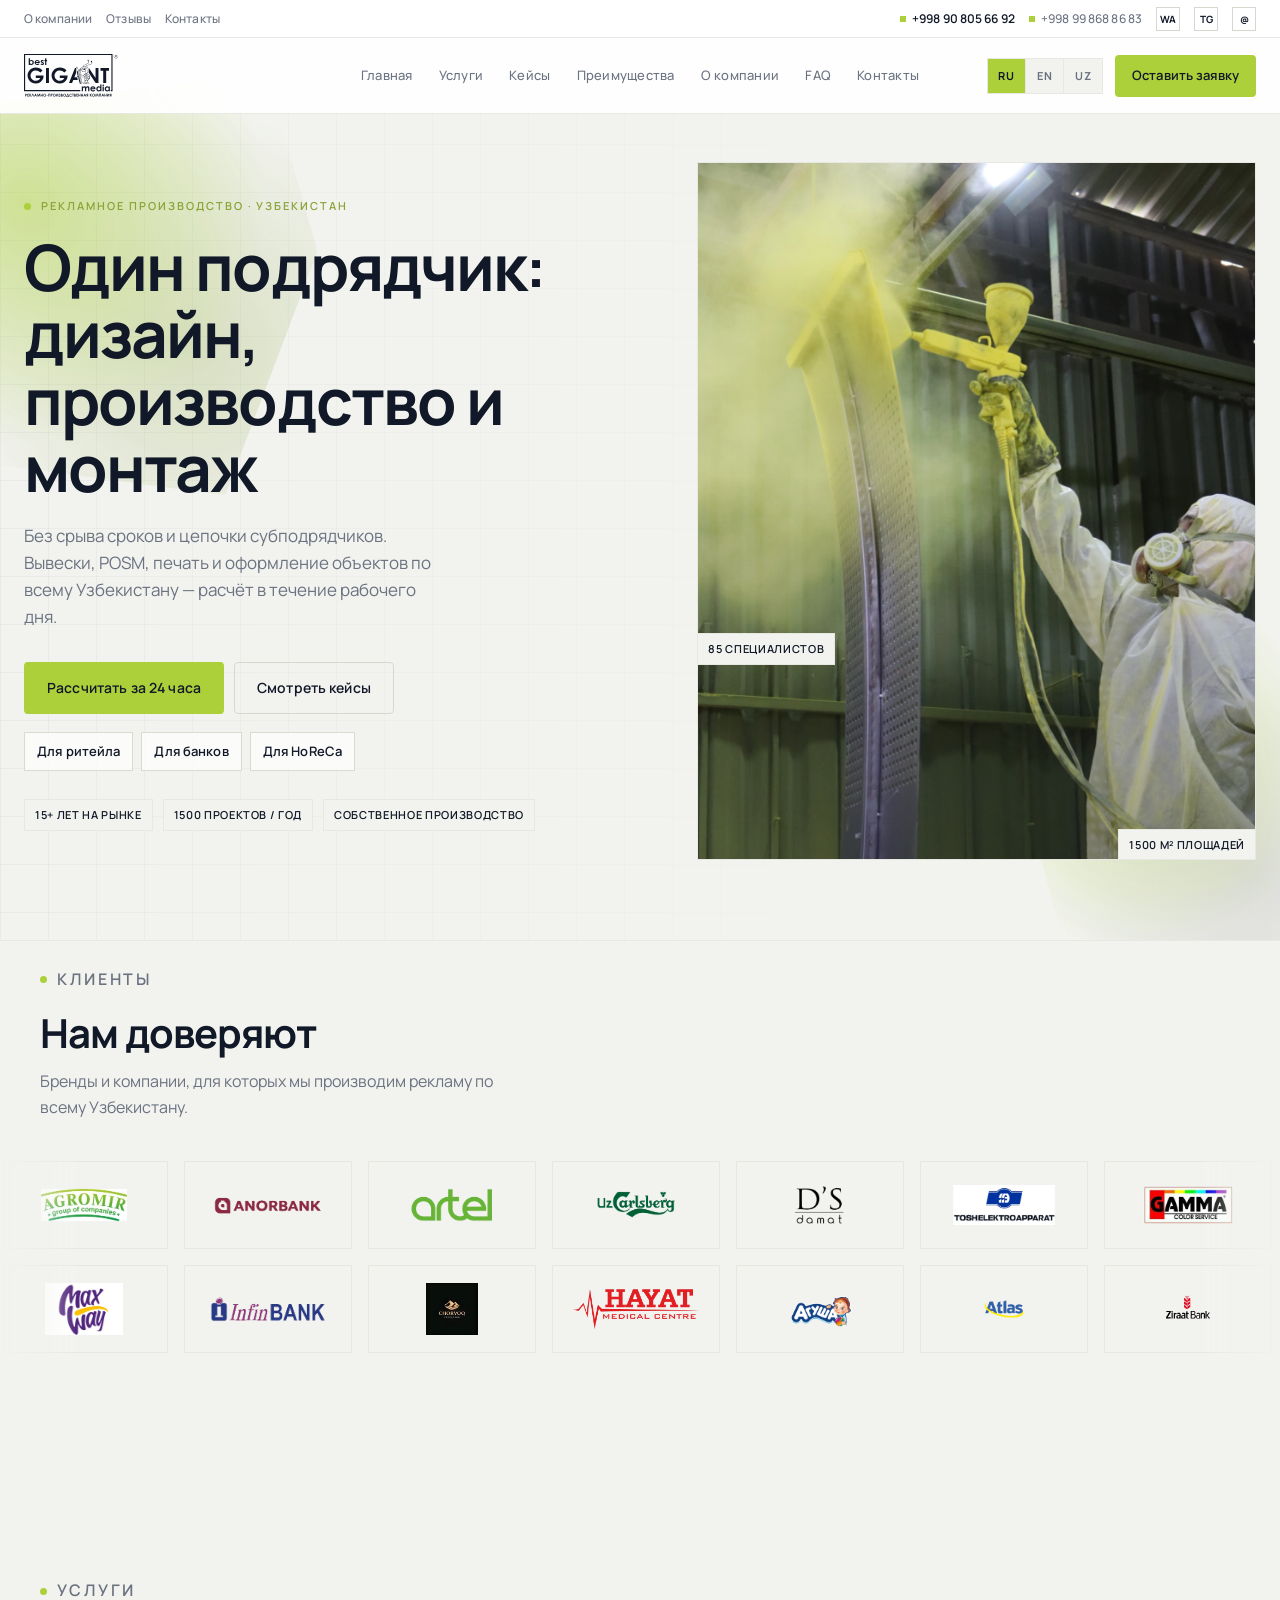
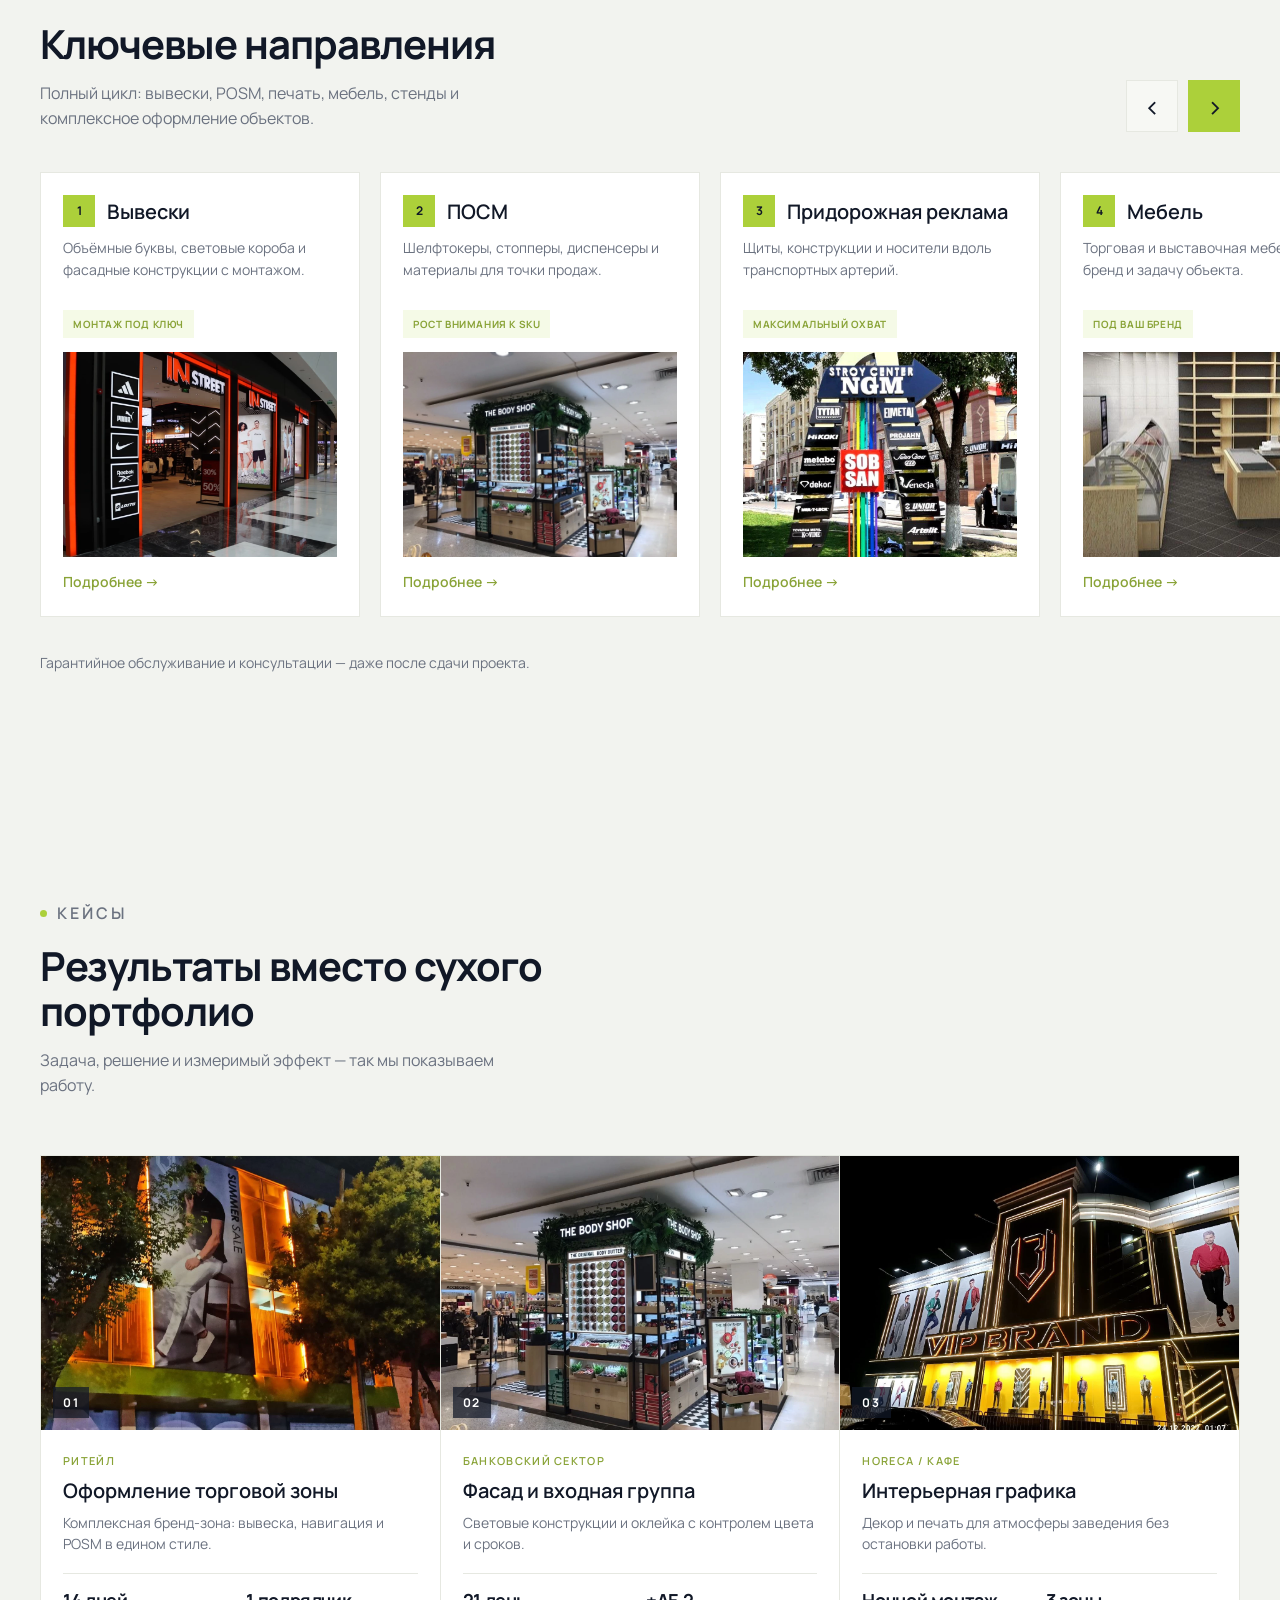
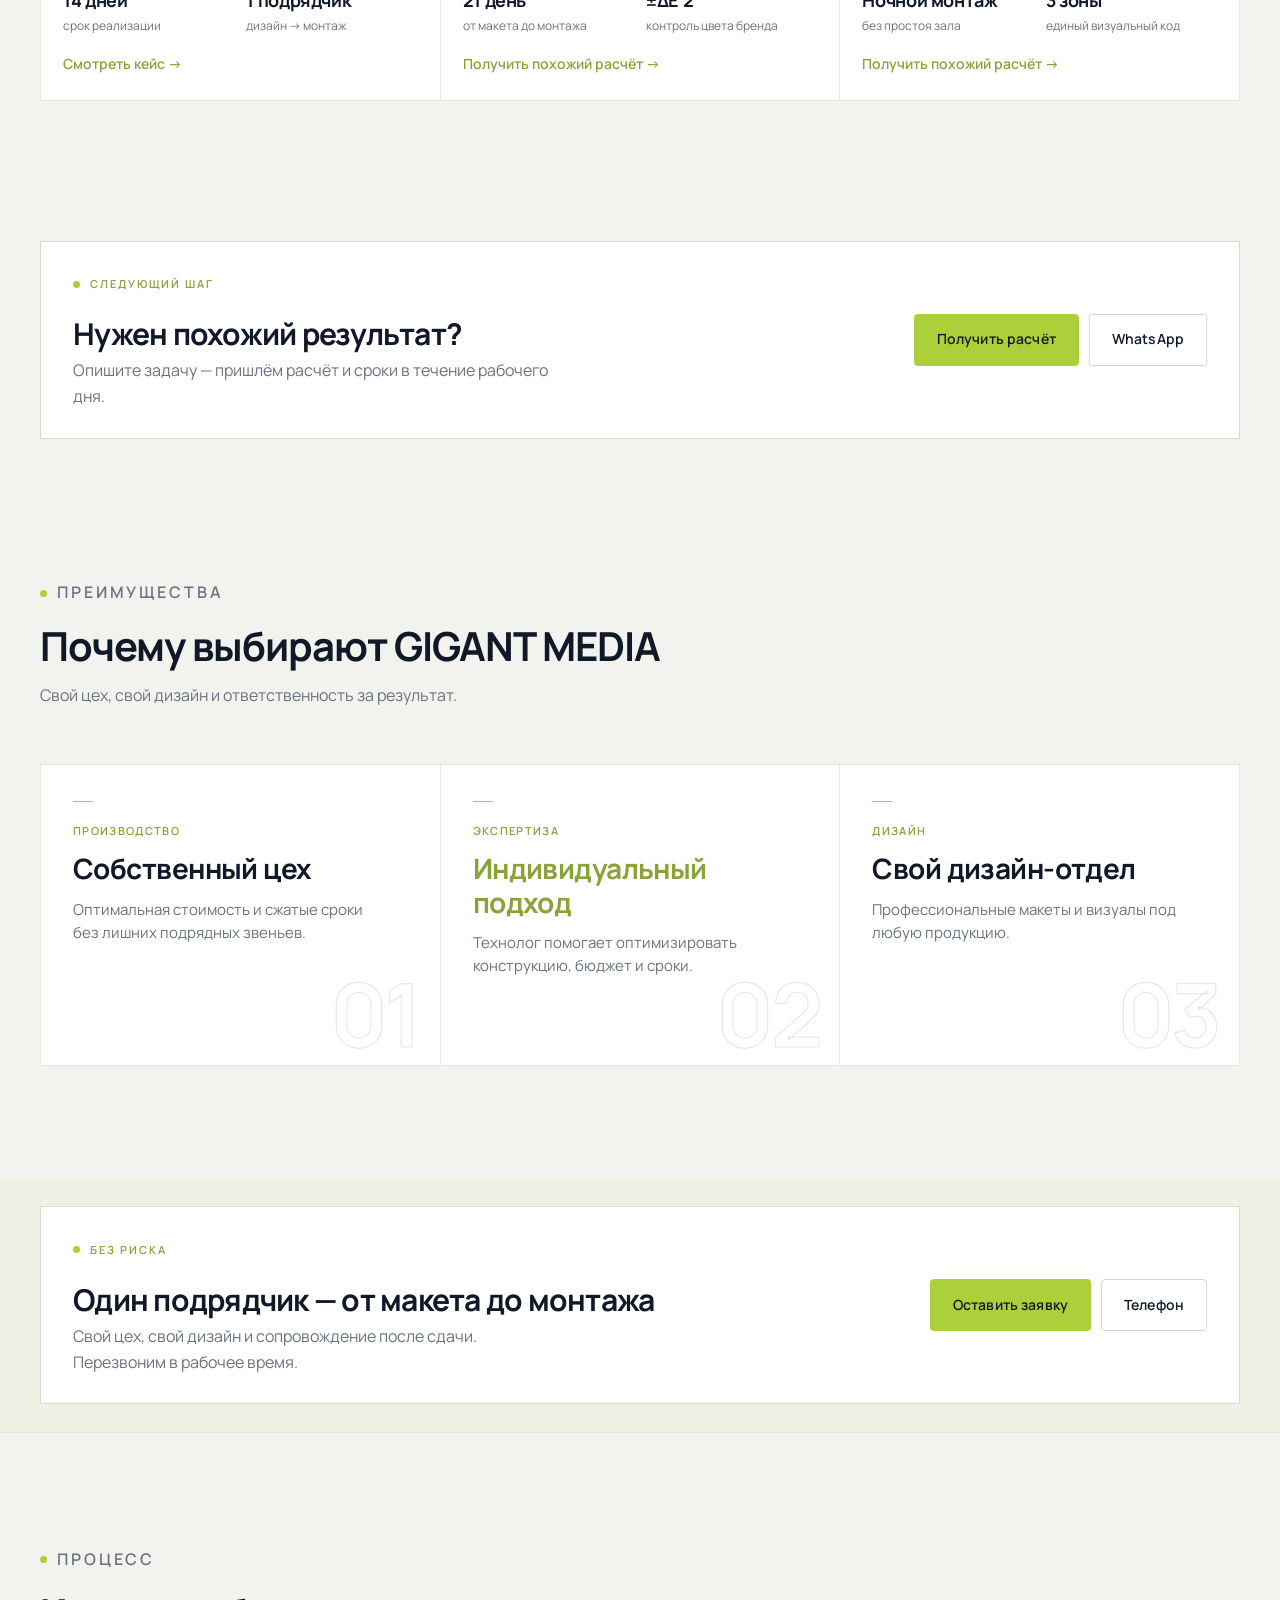
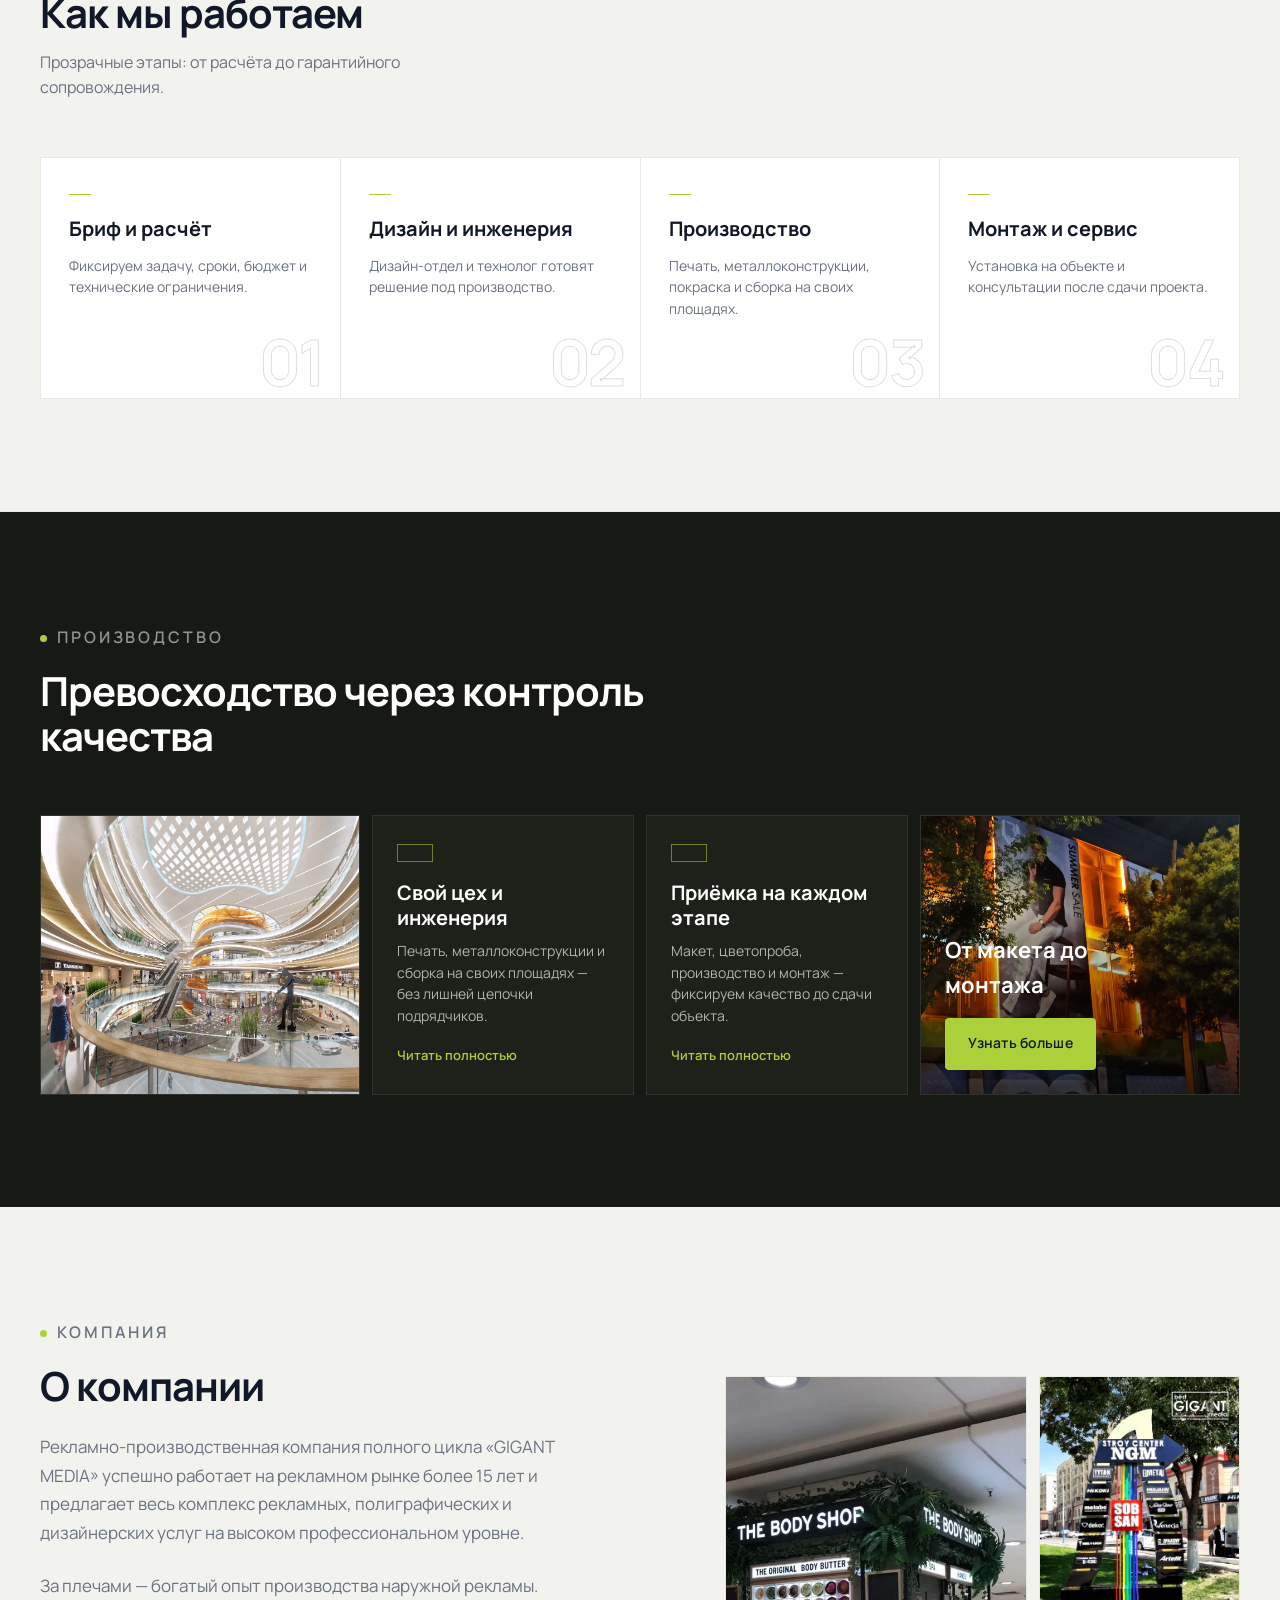
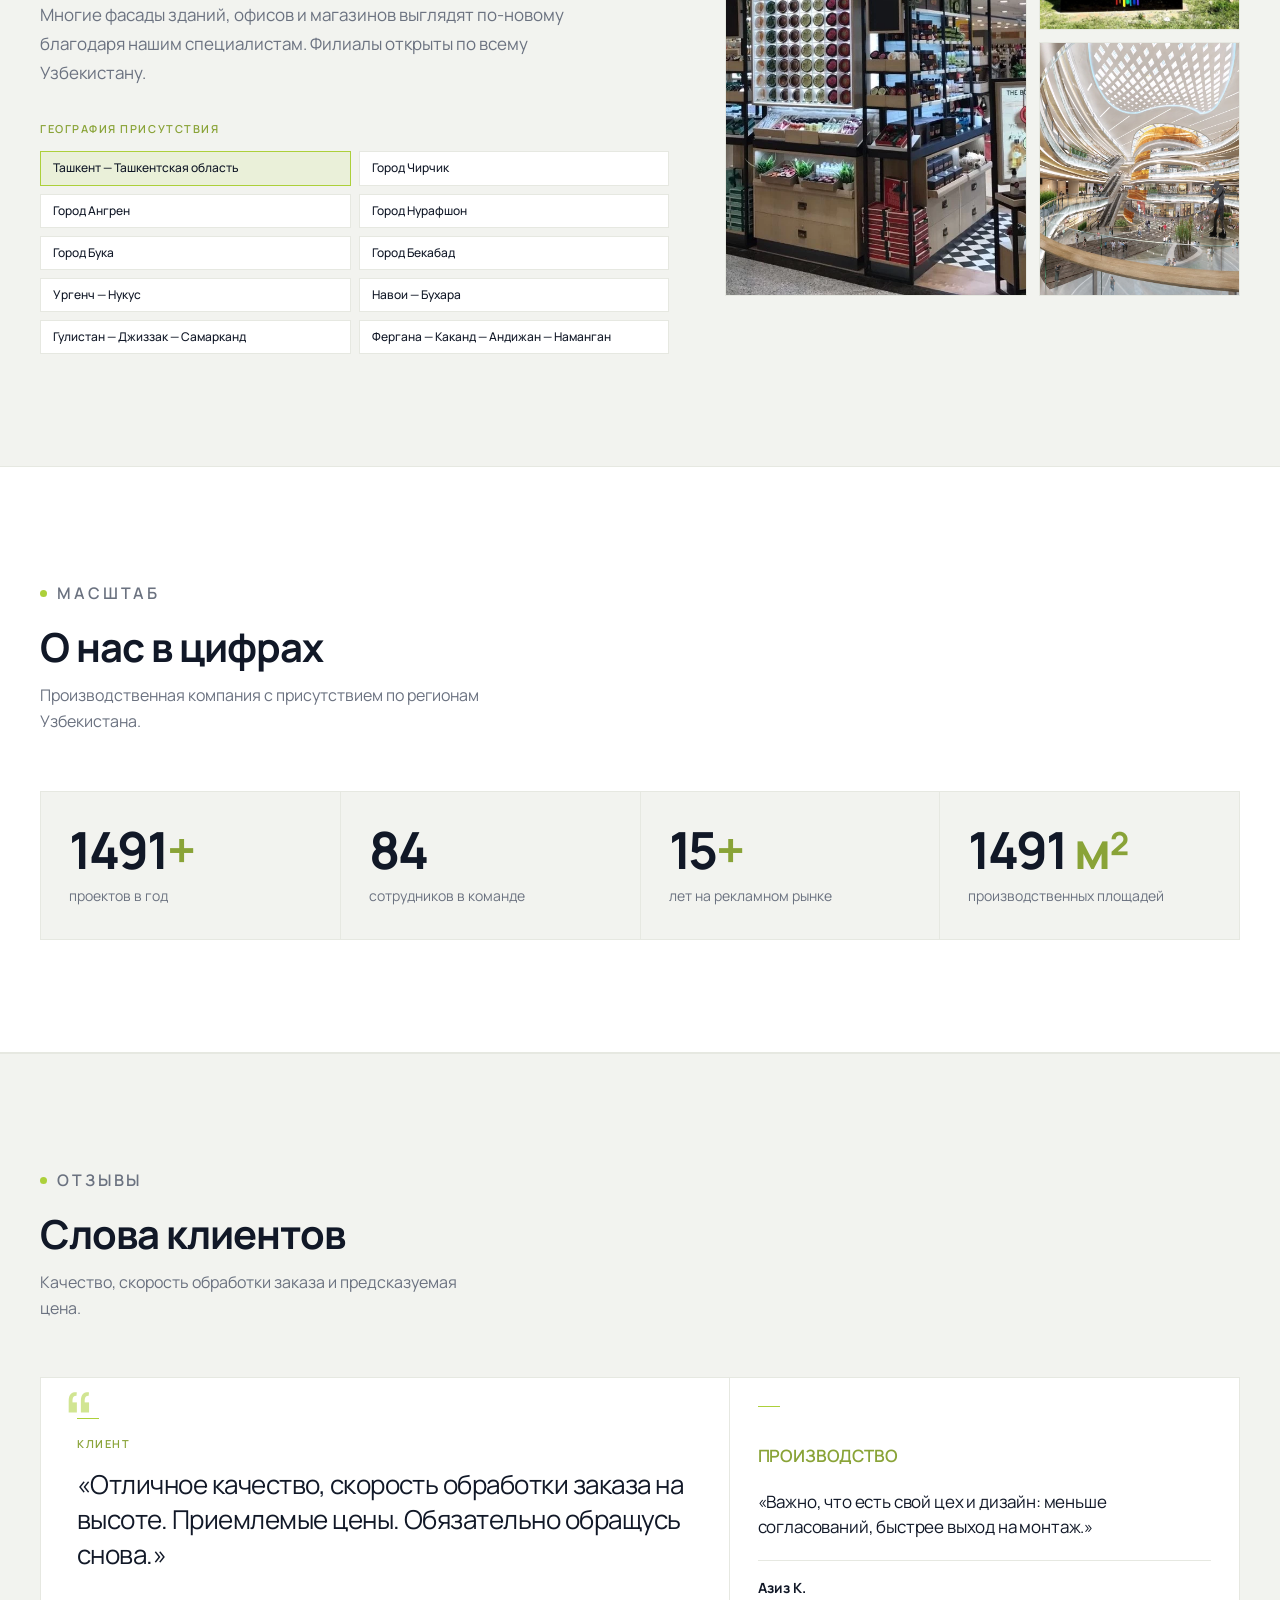
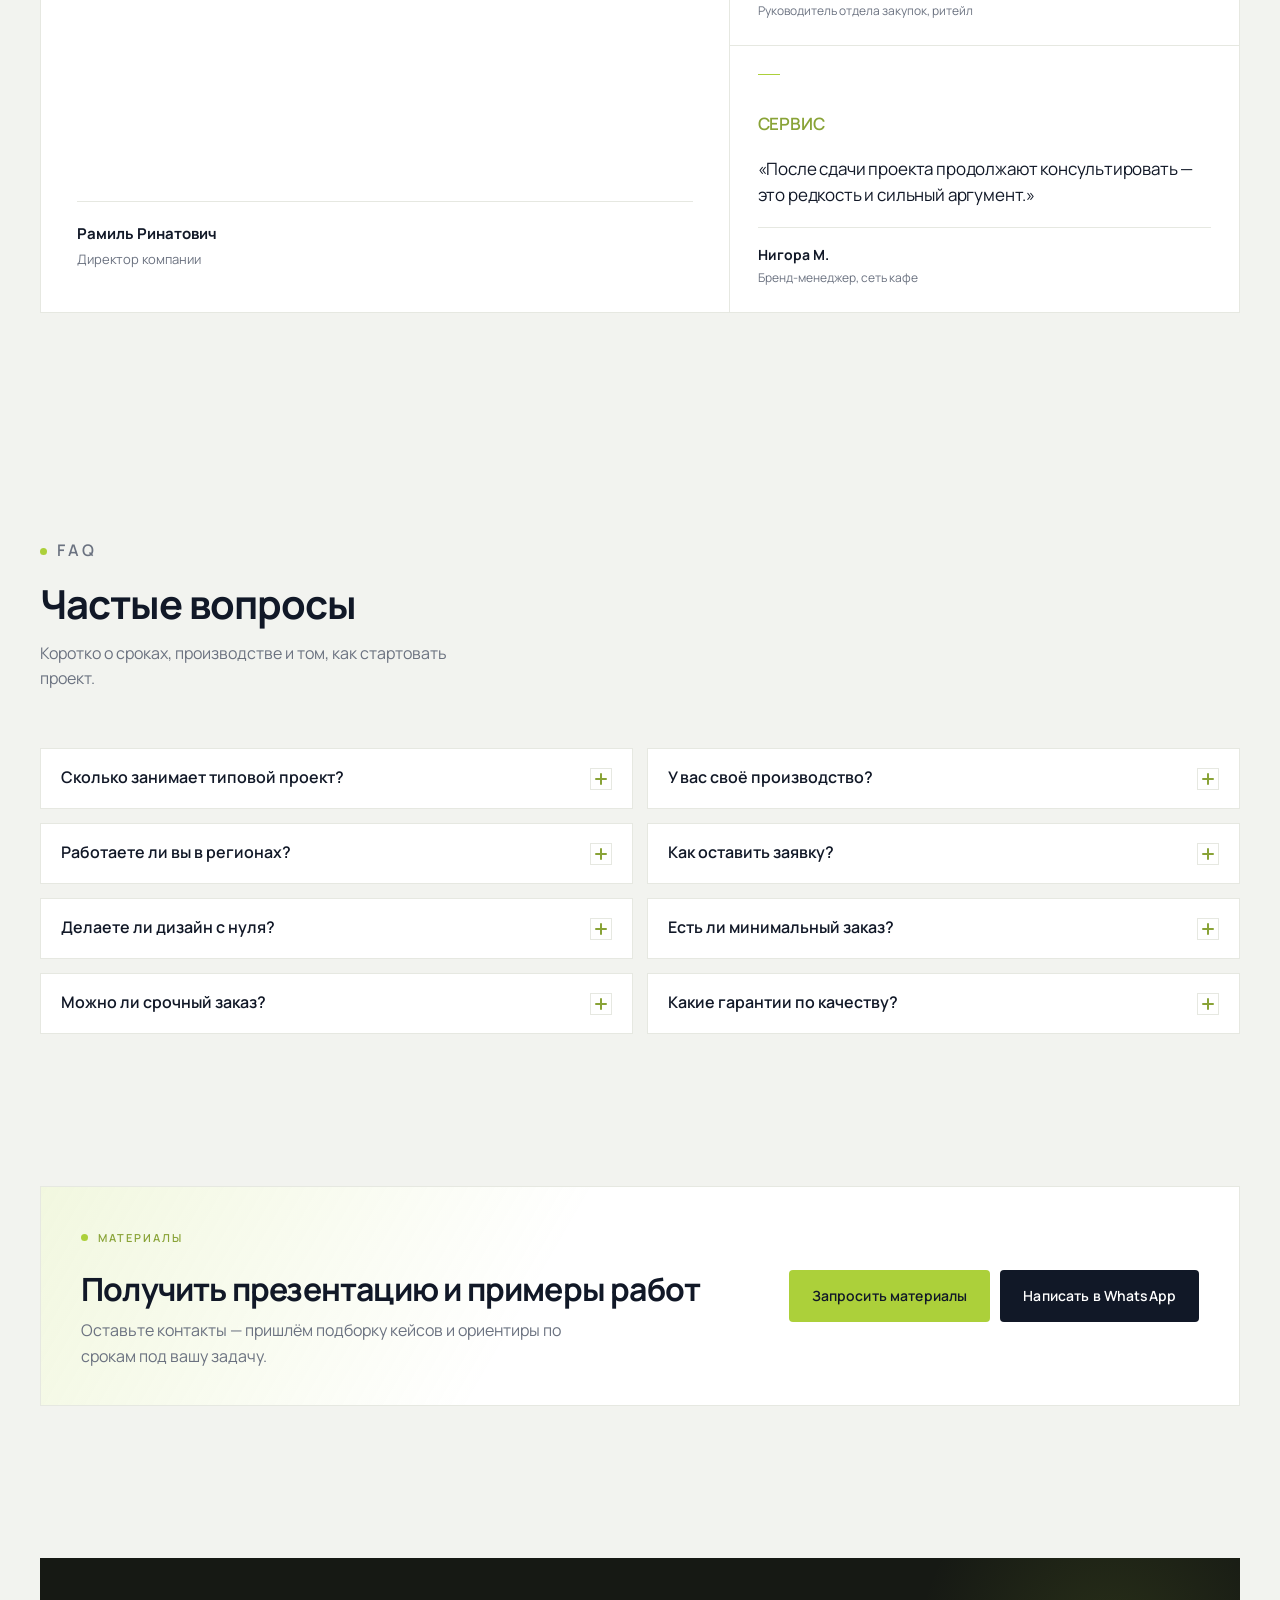
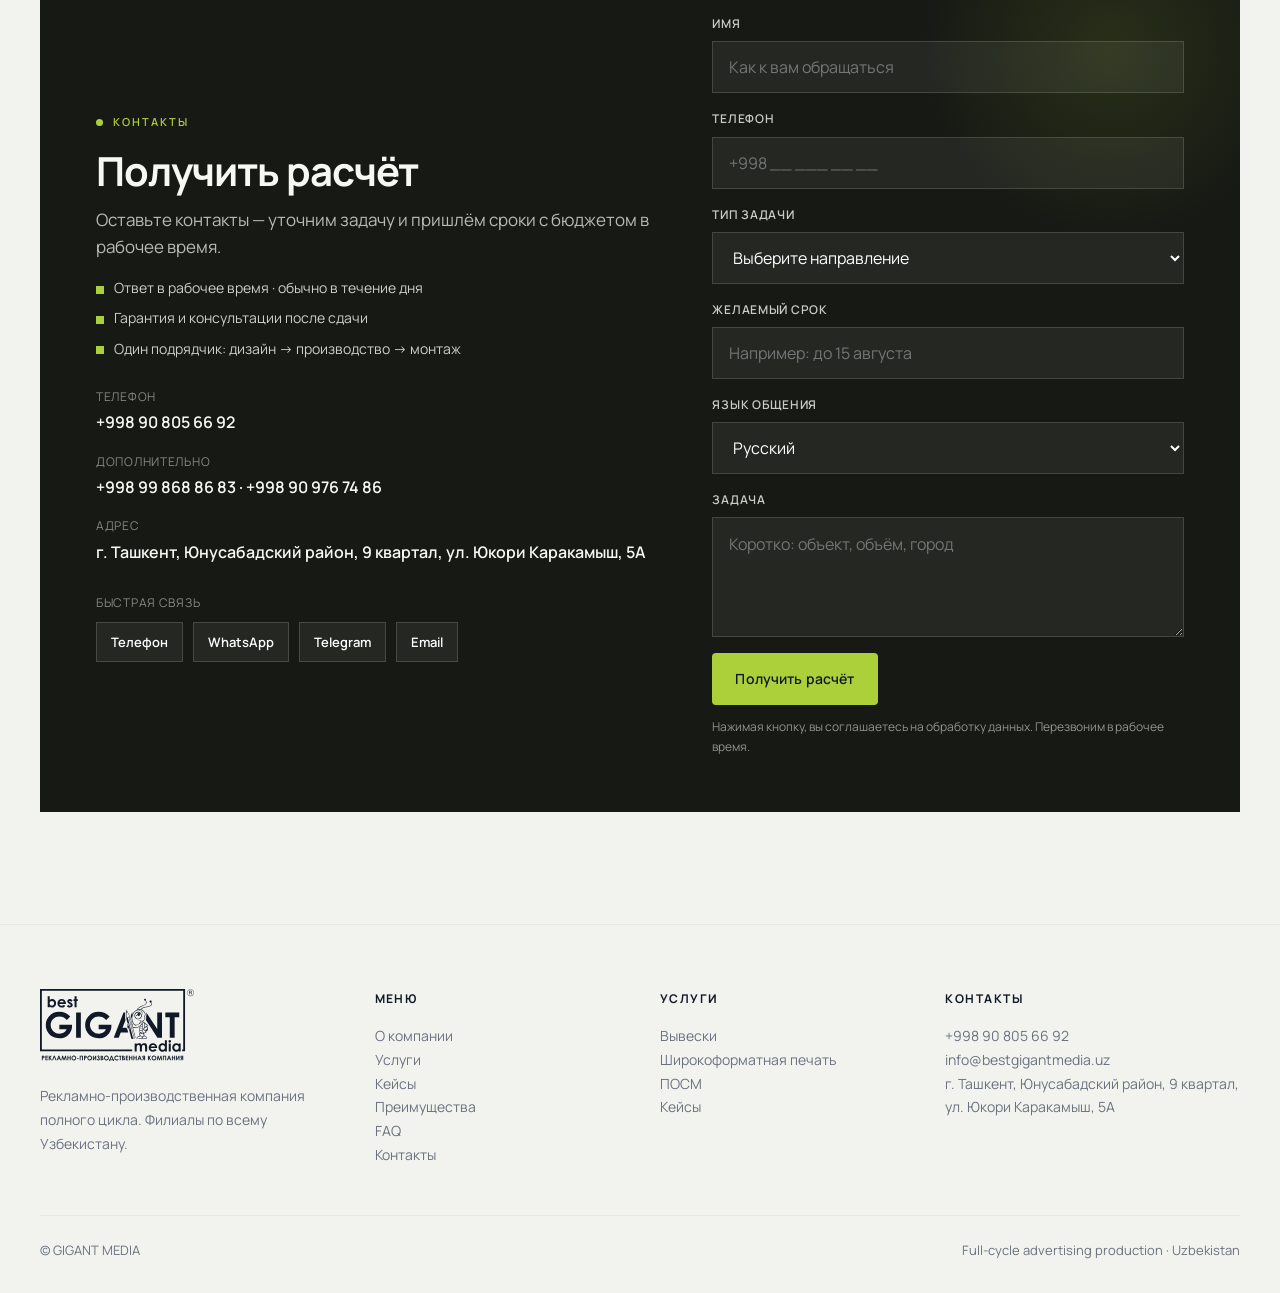
==== commit 4fe142e4: "Ship funnel UX, KLZ-inspired chrome, and looping services carousel. Tighten conversion flow and indu" ====
--- a/index.html
+++ b/index.html
@@ -23,9 +23,28 @@
   <link rel="stylesheet" href="css/base.css" />
   <link rel="stylesheet" href="css/components.css" />
   <link rel="stylesheet" href="css/pages.css" />
+  <link rel="stylesheet" href="css/strict.css" />
 </head>
 <body>
   <a class="skip-link" href="#home">Skip to content</a>
+  <div class="topbar">
+    <div class="container container--wide topbar__inner">
+      <div class="topbar__links">
+        <a href="#about" data-i18n="nav.about">О компании</a>
+        <a href="#reviews" data-i18n="nav.reviews">Отзывы</a>
+        <a href="#contacts" data-i18n="nav.contacts">Контакты</a>
+      </div>
+      <div class="topbar__contacts">
+        <a class="topbar__phone" href="tel:+998908056692">+998 90 805 66 92</a>
+        <a class="topbar__phone topbar__phone--secondary" href="tel:+998998688683">+998 99 868 86 83</a>
+        <div class="topbar__social">
+          <a href="https://wa.me/998908056692" target="_blank" rel="noopener" aria-label="WhatsApp">WA</a>
+          <a href="https://t.me/gigantmedia" target="_blank" rel="noopener" aria-label="Telegram">TG</a>
+          <a href="mailto:info@bestgigantmedia.uz" aria-label="Email">@</a>
+        </div>
+      </div>
+    </div>
+  </div>
   <header class="site-header">
     <div class="container container--wide site-header__inner">
       <a class="logo" href="#home" aria-label="GIGANT MEDIA">
@@ -33,11 +52,10 @@
       </a>
       <nav class="nav" data-i18n-aria="nav.menu">
         <a href="#home" data-i18n="nav.home">Главная</a>
-        <a href="#about" data-i18n="nav.about">О компании</a>
         <a href="#services" data-i18n="nav.services">Услуги</a>
         <a href="#cases" data-i18n="nav.cases">Кейсы</a>
         <a href="#advantages" data-i18n="nav.advantages">Преимущества</a>
-        <a href="#reviews" data-i18n="nav.reviews">Отзывы</a>
+        <a href="#about" data-i18n="nav.about">О компании</a>
         <a href="#faq" data-i18n="nav.faq">FAQ</a>
         <a href="#contacts" data-i18n="nav.contacts">Контакты</a>
       </nav>
@@ -58,16 +76,24 @@
   </header>
 
   <main>
-    <section class="hero" id="home">
+
+<section class="hero" id="home">
       <div class="pattern-grid" aria-hidden="true"></div>
+      <div class="hero__splash hero__splash--a" aria-hidden="true"></div>
+      <div class="hero__splash hero__splash--b" aria-hidden="true"></div>
       <div class="container container--wide hero__grid">
         <div class="hero__copy reveal">
           <p class="eyebrow" data-i18n="hero.eyebrow">Рекламное производство · Узбекистан</p>
-          <h1 class="h1" data-i18n="hero.title">Производим рекламу, которая работает</h1>
-          <p class="lead" data-i18n="hero.lead">GIGANT MEDIA — полный цикл: дизайн, производство и монтаж. Вывески, ПОСМ, печать, мебель и оформление объектов по всему Узбекистану.</p>
+          <h1 class="h1" data-i18n="hero.title">Один подрядчик: дизайн, производство и монтаж</h1>
+          <p class="lead" data-i18n="hero.lead">Без срыва сроков и цепочки субподрядчиков. Вывески, POSM, печать и оформление объектов по всему Узбекистану — расчёт в течение рабочего дня.</p>
           <div class="btn-row">
-            <a class="btn btn--primary" href="#contacts" data-i18n="hero.cta1">Рассчитать проект</a>
+            <a class="btn btn--primary" href="#contacts" data-i18n="hero.cta1">Рассчитать за 24 часа</a>
             <a class="btn btn--secondary" href="#cases" data-i18n="hero.cta2">Смотреть кейсы</a>
+          </div>
+          <div class="hero__segments" data-hero-segments>
+            <a href="#services" data-i18n="hero.seg1">Для ритейла</a>
+            <a href="#cases" data-i18n="hero.seg2">Для банков</a>
+            <a href="#cases" data-i18n="hero.seg3">Для HoReCa</a>
           </div>
           <div class="hero__meta">
             <span class="chip" data-i18n="hero.chip1">15+ лет на рынке</span>
@@ -85,246 +111,7 @@
       </div>
     </section>
 
-    <section class="section about-section" id="about">
-      <div class="container">
-        <div class="about-grid">
-          <div class="about-copy reveal">
-            <div class="section-head" style="margin-bottom:0;">
-              <p class="eyebrow" data-i18n="about.eyebrow">Компания</p>
-              <h2 class="h2" data-i18n="about.title">О компании</h2>
-            </div>
-            <p class="about-copy__text" data-i18n="about.p1"></p>
-            <p class="about-copy__text" data-i18n="about.p2"></p>
-            <div class="about-regions">
-              <h3 class="about-regions__label" data-i18n="about.geo">География присутствия</h3>
-              <ul class="about-regions__list">
-              <li>Ташкент — Ташкентская область</li>
-              <li>Город Чирчик</li>
-              <li>Город Ангрен</li>
-              <li>Город Нурафшон</li>
-              <li>Город Бука</li>
-              <li>Город Бекабад</li>
-              <li>Ургенч — Нукус</li>
-              <li>Навои — Бухара</li>
-              <li>Гулистан — Джиззак — Самарканд</li>
-              <li>Фергана — Каканд — Андижан — Наманган</li>
-              </ul>
-            </div>
-          </div>
-          <div class="about-visual reveal">
-            <div class="about-visual__main">
-              <img src="assets/images/case-2.webp" alt="" loading="lazy" width="1200" height="900" />
-            </div>
-            <div class="about-visual__stack">
-              <div class="about-visual__side">
-                <img src="assets/images/about-1.webp" alt="" loading="lazy" width="960" height="1269" />
-              </div>
-              <div class="about-visual__side about-visual__side--wide">
-                <img src="assets/images/prod-2.webp" alt="" loading="lazy" width="1200" height="900" />
-              </div>
-            </div>
-          </div>
-        </div>
-      </div>
-    </section>
-
-    <section class="section team-section" id="team">
-      <div class="container">
-        <div class="section-head reveal">
-          <p class="eyebrow" data-i18n="team.eyebrow">Команда</p>
-          <h2 class="h2" data-i18n="team.title">Наши специалисты</h2>
-          <p data-i18n="team.lead">Фото и профили сотрудников появятся здесь — блок готов к наполнению.</p>
-        </div>
-        <div class="team-slots reveal-stagger">
-          <article class="team-slot reveal">
-            <div class="team-slot__frame" aria-hidden="true">
-              <svg viewBox="0 0 300 375" fill="none" preserveAspectRatio="xMidYMid slice"><rect width="300" height="375" fill="#1a1c16"/><g opacity="0.14" stroke="#c8cbb8" stroke-width="0.8"><circle cx="150" cy="150" r="72"/><circle cx="150" cy="150" r="48"/><circle cx="150" cy="150" r="24"/><line x1="78" y1="150" x2="222" y2="150"/><line x1="150" y1="78" x2="150" y2="222"/></g><circle cx="150" cy="132" r="36" fill="#c8cbb8" opacity="0.12"/><ellipse cx="150" cy="230" rx="58" ry="40" fill="#c8cbb8" opacity="0.1"/></svg>
-            </div>
-            <h3 data-i18n="team.slotName">Имя Фамилия</h3>
-            <span class="team-slot__role" data-i18n="team.slotRole">Должность</span>
-          </article>
-          <article class="team-slot reveal">
-            <div class="team-slot__frame" aria-hidden="true">
-              <svg viewBox="0 0 300 375" fill="none" preserveAspectRatio="xMidYMid slice"><rect width="300" height="375" fill="#1a1c16"/><g opacity="0.14" stroke="#c8cbb8" stroke-width="0.8"><circle cx="150" cy="150" r="72"/><circle cx="150" cy="150" r="48"/><circle cx="150" cy="150" r="24"/><line x1="78" y1="150" x2="222" y2="150"/><line x1="150" y1="78" x2="150" y2="222"/></g><circle cx="150" cy="132" r="36" fill="#c8cbb8" opacity="0.12"/><ellipse cx="150" cy="230" rx="58" ry="40" fill="#c8cbb8" opacity="0.1"/></svg>
-            </div>
-            <h3 data-i18n="team.slotName">Имя Фамилия</h3>
-            <span class="team-slot__role" data-i18n="team.slotRole">Должность</span>
-          </article>
-          <article class="team-slot reveal">
-            <div class="team-slot__frame" aria-hidden="true">
-              <svg viewBox="0 0 300 375" fill="none" preserveAspectRatio="xMidYMid slice"><rect width="300" height="375" fill="#1a1c16"/><g opacity="0.14" stroke="#c8cbb8" stroke-width="0.8"><circle cx="150" cy="150" r="72"/><circle cx="150" cy="150" r="48"/><circle cx="150" cy="150" r="24"/><line x1="78" y1="150" x2="222" y2="150"/><line x1="150" y1="78" x2="150" y2="222"/></g><circle cx="150" cy="132" r="36" fill="#c8cbb8" opacity="0.12"/><ellipse cx="150" cy="230" rx="58" ry="40" fill="#c8cbb8" opacity="0.1"/></svg>
-            </div>
-            <h3 data-i18n="team.slotName">Имя Фамилия</h3>
-            <span class="team-slot__role" data-i18n="team.slotRole">Должность</span>
-          </article>
-          <article class="team-slot reveal">
-            <div class="team-slot__frame" aria-hidden="true">
-              <svg viewBox="0 0 300 375" fill="none" preserveAspectRatio="xMidYMid slice"><rect width="300" height="375" fill="#1a1c16"/><g opacity="0.14" stroke="#c8cbb8" stroke-width="0.8"><circle cx="150" cy="150" r="72"/><circle cx="150" cy="150" r="48"/><circle cx="150" cy="150" r="24"/><line x1="78" y1="150" x2="222" y2="150"/><line x1="150" y1="78" x2="150" y2="222"/></g><circle cx="150" cy="132" r="36" fill="#c8cbb8" opacity="0.12"/><ellipse cx="150" cy="230" rx="58" ry="40" fill="#c8cbb8" opacity="0.1"/></svg>
-            </div>
-            <h3 data-i18n="team.slotName">Имя Фамилия</h3>
-            <span class="team-slot__role" data-i18n="team.slotRole">Должность</span>
-          </article>
-          <article class="team-slot reveal">
-            <div class="team-slot__frame" aria-hidden="true">
-              <svg viewBox="0 0 300 375" fill="none" preserveAspectRatio="xMidYMid slice"><rect width="300" height="375" fill="#1a1c16"/><g opacity="0.14" stroke="#c8cbb8" stroke-width="0.8"><circle cx="150" cy="150" r="72"/><circle cx="150" cy="150" r="48"/><circle cx="150" cy="150" r="24"/><line x1="78" y1="150" x2="222" y2="150"/><line x1="150" y1="78" x2="150" y2="222"/></g><circle cx="150" cy="132" r="36" fill="#c8cbb8" opacity="0.12"/><ellipse cx="150" cy="230" rx="58" ry="40" fill="#c8cbb8" opacity="0.1"/></svg>
-            </div>
-            <h3 data-i18n="team.slotName">Имя Фамилия</h3>
-            <span class="team-slot__role" data-i18n="team.slotRole">Должность</span>
-          </article>
-          <article class="team-slot reveal">
-            <div class="team-slot__frame" aria-hidden="true">
-              <svg viewBox="0 0 300 375" fill="none" preserveAspectRatio="xMidYMid slice"><rect width="300" height="375" fill="#1a1c16"/><g opacity="0.14" stroke="#c8cbb8" stroke-width="0.8"><circle cx="150" cy="150" r="72"/><circle cx="150" cy="150" r="48"/><circle cx="150" cy="150" r="24"/><line x1="78" y1="150" x2="222" y2="150"/><line x1="150" y1="78" x2="150" y2="222"/></g><circle cx="150" cy="132" r="36" fill="#c8cbb8" opacity="0.12"/><ellipse cx="150" cy="230" rx="58" ry="40" fill="#c8cbb8" opacity="0.1"/></svg>
-            </div>
-            <h3 data-i18n="team.slotName">Имя Фамилия</h3>
-            <span class="team-slot__role" data-i18n="team.slotRole">Должность</span>
-          </article>
-          <article class="team-slot reveal">
-            <div class="team-slot__frame" aria-hidden="true">
-              <svg viewBox="0 0 300 375" fill="none" preserveAspectRatio="xMidYMid slice"><rect width="300" height="375" fill="#1a1c16"/><g opacity="0.14" stroke="#c8cbb8" stroke-width="0.8"><circle cx="150" cy="150" r="72"/><circle cx="150" cy="150" r="48"/><circle cx="150" cy="150" r="24"/><line x1="78" y1="150" x2="222" y2="150"/><line x1="150" y1="78" x2="150" y2="222"/></g><circle cx="150" cy="132" r="36" fill="#c8cbb8" opacity="0.12"/><ellipse cx="150" cy="230" rx="58" ry="40" fill="#c8cbb8" opacity="0.1"/></svg>
-            </div>
-            <h3 data-i18n="team.slotName">Имя Фамилия</h3>
-            <span class="team-slot__role" data-i18n="team.slotRole">Должность</span>
-          </article>
-          <article class="team-slot reveal">
-            <div class="team-slot__frame" aria-hidden="true">
-              <svg viewBox="0 0 300 375" fill="none" preserveAspectRatio="xMidYMid slice"><rect width="300" height="375" fill="#1a1c16"/><g opacity="0.14" stroke="#c8cbb8" stroke-width="0.8"><circle cx="150" cy="150" r="72"/><circle cx="150" cy="150" r="48"/><circle cx="150" cy="150" r="24"/><line x1="78" y1="150" x2="222" y2="150"/><line x1="150" y1="78" x2="150" y2="222"/></g><circle cx="150" cy="132" r="36" fill="#c8cbb8" opacity="0.12"/><ellipse cx="150" cy="230" rx="58" ry="40" fill="#c8cbb8" opacity="0.1"/></svg>
-            </div>
-            <h3 data-i18n="team.slotName">Имя Фамилия</h3>
-            <span class="team-slot__role" data-i18n="team.slotRole">Должность</span>
-          </article>
-          <article class="team-slot reveal">
-            <div class="team-slot__frame" aria-hidden="true">
-              <svg viewBox="0 0 300 375" fill="none" preserveAspectRatio="xMidYMid slice"><rect width="300" height="375" fill="#1a1c16"/><g opacity="0.14" stroke="#c8cbb8" stroke-width="0.8"><circle cx="150" cy="150" r="72"/><circle cx="150" cy="150" r="48"/><circle cx="150" cy="150" r="24"/><line x1="78" y1="150" x2="222" y2="150"/><line x1="150" y1="78" x2="150" y2="222"/></g><circle cx="150" cy="132" r="36" fill="#c8cbb8" opacity="0.12"/><ellipse cx="150" cy="230" rx="58" ry="40" fill="#c8cbb8" opacity="0.1"/></svg>
-            </div>
-            <h3 data-i18n="team.slotName">Имя Фамилия</h3>
-            <span class="team-slot__role" data-i18n="team.slotRole">Должность</span>
-          </article>
-          <article class="team-slot reveal">
-            <div class="team-slot__frame" aria-hidden="true">
-              <svg viewBox="0 0 300 375" fill="none" preserveAspectRatio="xMidYMid slice"><rect width="300" height="375" fill="#1a1c16"/><g opacity="0.14" stroke="#c8cbb8" stroke-width="0.8"><circle cx="150" cy="150" r="72"/><circle cx="150" cy="150" r="48"/><circle cx="150" cy="150" r="24"/><line x1="78" y1="150" x2="222" y2="150"/><line x1="150" y1="78" x2="150" y2="222"/></g><circle cx="150" cy="132" r="36" fill="#c8cbb8" opacity="0.12"/><ellipse cx="150" cy="230" rx="58" ry="40" fill="#c8cbb8" opacity="0.1"/></svg>
-            </div>
-            <h3 data-i18n="team.slotName">Имя Фамилия</h3>
-            <span class="team-slot__role" data-i18n="team.slotRole">Должность</span>
-          </article>
-        </div>
-      </div>
-    </section>
-
-    <section class="section services-section" id="services">
-      <div class="container">
-        <div class="services-head reveal">
-          <div class="section-head" style="margin-bottom:0;">
-            <p class="eyebrow" data-i18n="services.eyebrow">Услуги</p>
-            <h2 class="h2" data-i18n="services.title">13 направлений полного цикла</h2>
-            <p data-i18n="services.lead"></p>
-          </div>
-          <div class="carousel-nav" data-services-nav>
-            <button type="button" class="carousel-btn" data-dir="-1" data-i18n-aria="services.prev">‹</button>
-            <button type="button" class="carousel-btn carousel-btn--accent" data-dir="1" data-i18n-aria="services.next">›</button>
-          </div>
-        </div>
-      </div>
-      <div class="services-carousel reveal" data-services-carousel>
-        <div class="services-track" data-services-track>
-          <a class="card service-slide" href="services/signs.html">
-            <div class="service-slide__name"><span>1</span><h3 data-i18n="services.s1.t"></h3></div>
-            <p data-i18n="services.s1.d"></p>
-            <span class="service-slide__benefit" data-i18n="services.s1.b"></span>
-            <div class="service-slide__media"><img src="assets/services/01-signs.webp" alt="" data-i18n-alt="services.s1.t" loading="lazy" /></div>
-            <span class="service-card__link" data-i18n="services.more"></span>
-          </a>
-          <a class="card service-slide" href="services/wide-format.html">
-            <div class="service-slide__name"><span>2</span><h3 data-i18n="services.s2.t"></h3></div>
-            <p data-i18n="services.s2.d"></p>
-            <span class="service-slide__benefit" data-i18n="services.s2.b"></span>
-            <div class="service-slide__media"><img src="assets/services/02-posm.webp" alt="" data-i18n-alt="services.s2.t" loading="lazy" /></div>
-            <span class="service-card__link" data-i18n="services.more"></span>
-          </a>
-          <a class="card service-slide" href="services/wide-format.html">
-            <div class="service-slide__name"><span>3</span><h3 data-i18n="services.s3.t"></h3></div>
-            <p data-i18n="services.s3.d"></p>
-            <span class="service-slide__benefit" data-i18n="services.s3.b"></span>
-            <div class="service-slide__media"><img src="assets/services/03-roadside.webp" alt="" data-i18n-alt="services.s3.t" loading="lazy" /></div>
-            <span class="service-card__link" data-i18n="services.more"></span>
-          </a>
-          <a class="card service-slide" href="services/wide-format.html">
-            <div class="service-slide__name"><span>4</span><h3 data-i18n="services.s4.t"></h3></div>
-            <p data-i18n="services.s4.d"></p>
-            <span class="service-slide__benefit" data-i18n="services.s4.b"></span>
-            <div class="service-slide__media"><img src="assets/services/04-furniture.webp" alt="" data-i18n-alt="services.s4.t" loading="lazy" /></div>
-            <span class="service-card__link" data-i18n="services.more"></span>
-          </a>
-          <a class="card service-slide" href="services/wide-format.html">
-            <div class="service-slide__name"><span>5</span><h3 data-i18n="services.s5.t"></h3></div>
-            <p data-i18n="services.s5.d"></p>
-            <span class="service-slide__benefit" data-i18n="services.s5.b"></span>
-            <div class="service-slide__media"><img src="assets/services/05-wobblers.webp" alt="" data-i18n-alt="services.s5.t" loading="lazy" /></div>
-            <span class="service-card__link" data-i18n="services.more"></span>
-          </a>
-          <a class="card service-slide" href="services/wide-format.html">
-            <div class="service-slide__name"><span>6</span><h3 data-i18n="services.s6.t"></h3></div>
-            <p data-i18n="services.s6.d"></p>
-            <span class="service-slide__benefit" data-i18n="services.s6.b"></span>
-            <div class="service-slide__media"><img src="assets/services/06-mobile-stands.webp" alt="" data-i18n-alt="services.s6.t" loading="lazy" /></div>
-            <span class="service-card__link" data-i18n="services.more"></span>
-          </a>
-          <a class="card service-slide" href="services/wide-format.html">
-            <div class="service-slide__name"><span>7</span><h3 data-i18n="services.s7.t"></h3></div>
-            <p data-i18n="services.s7.d"></p>
-            <span class="service-slide__benefit" data-i18n="services.s7.b"></span>
-            <div class="service-slide__media"><img src="assets/services/07-decor.webp" alt="" data-i18n-alt="services.s7.t" loading="lazy" /></div>
-            <span class="service-card__link" data-i18n="services.more"></span>
-          </a>
-          <a class="card service-slide" href="services/wide-format.html">
-            <div class="service-slide__name"><span>8</span><h3 data-i18n="services.s8.t"></h3></div>
-            <p data-i18n="services.s8.d"></p>
-            <span class="service-slide__benefit" data-i18n="services.s8.b"></span>
-            <div class="service-slide__media"><img src="assets/services/08-powder-coating.webp" alt="" data-i18n-alt="services.s8.t" loading="lazy" /></div>
-            <span class="service-card__link" data-i18n="services.more"></span>
-          </a>
-          <a class="card service-slide" href="services/wide-format.html">
-            <div class="service-slide__name"><span>9</span><h3 data-i18n="services.s9.t"></h3></div>
-            <p data-i18n="services.s9.d"></p>
-            <span class="service-slide__benefit" data-i18n="services.s9.b"></span>
-            <div class="service-slide__media"><img src="assets/services/09-complex.webp" alt="" data-i18n-alt="services.s9.t" loading="lazy" /></div>
-            <span class="service-card__link" data-i18n="services.more"></span>
-          </a>
-          <a class="card service-slide" href="services/wide-format.html">
-            <div class="service-slide__name"><span>10</span><h3 data-i18n="services.s10.t"></h3></div>
-            <p data-i18n="services.s10.d"></p>
-            <span class="service-slide__benefit" data-i18n="services.s10.b"></span>
-            <div class="service-slide__media"><img src="assets/services/10-wrapping.webp" alt="" data-i18n-alt="services.s10.t" loading="lazy" /></div>
-            <span class="service-card__link" data-i18n="services.more"></span>
-          </a>
-          <a class="card service-slide" href="services/wide-format.html">
-            <div class="service-slide__name"><span>11</span><h3 data-i18n="services.s11.t"></h3></div>
-            <p data-i18n="services.s11.d"></p>
-            <span class="service-slide__benefit" data-i18n="services.s11.b"></span>
-            <div class="service-slide__media"><img src="assets/services/11-wide-format.webp" alt="" data-i18n-alt="services.s11.t" loading="lazy" /></div>
-            <span class="service-card__link" data-i18n="services.more"></span>
-          </a>
-          <a class="card service-slide" href="services/wide-format.html">
-            <div class="service-slide__name"><span>12</span><h3 data-i18n="services.s12.t"></h3></div>
-            <p data-i18n="services.s12.d"></p>
-            <span class="service-slide__benefit" data-i18n="services.s12.b"></span>
-            <div class="service-slide__media"><img src="assets/services/12-souvenirs.webp" alt="" data-i18n-alt="services.s12.t" loading="lazy" /></div>
-            <span class="service-card__link" data-i18n="services.more"></span>
-          </a>
-          <a class="card service-slide" href="services/wide-format.html">
-            <div class="service-slide__name"><span>13</span><h3 data-i18n="services.s13.t"></h3></div>
-            <p data-i18n="services.s13.d"></p>
-            <span class="service-slide__benefit" data-i18n="services.s13.b"></span>
-            <div class="service-slide__media"><img src="assets/services/13-exhibition.webp" alt="" data-i18n-alt="services.s13.t" loading="lazy" /></div>
-            <span class="service-card__link" data-i18n="services.more"></span>
-          </a>
-        </div>
-      </div>
-      <div class="container">
-        <p class="services-note text-muted reveal" data-i18n="services.note"></p>
-      </div>
-    </section>
-
-    <section class="section campaigns-section" id="campaigns">
+<section class="section campaigns-section" id="campaigns">
       <div class="container">
         <div class="campaigns-head reveal">
           <div class="section-head" style="margin-bottom:0;">
@@ -395,7 +182,121 @@
       </div>
     </section>
 
-    <section class="section cases-section" id="cases">
+<section class="section services-section" id="services">
+      <div class="container">
+        <div class="services-head reveal">
+          <div class="section-head" style="margin-bottom:0;">
+            <p class="eyebrow" data-i18n="services.eyebrow">Услуги</p>
+            <h2 class="h2" data-i18n="services.title">Ключевые направления</h2>
+            <p data-i18n="services.lead"></p>
+          </div>
+          <div class="carousel-nav" data-services-nav>
+            <button type="button" class="carousel-btn" data-dir="-1" data-i18n-aria="services.prev">‹</button>
+            <button type="button" class="carousel-btn carousel-btn--accent" data-dir="1" data-i18n-aria="services.next">›</button>
+          </div>
+        </div>
+      </div>
+      <div class="services-carousel reveal" data-services-carousel>
+        <div class="services-track" data-services-track>
+          <a class="card service-slide" href="services/signs.html">
+            <div class="service-slide__name"><span>1</span><h3 data-i18n="services.s1.t"></h3></div>
+            <p data-i18n="services.s1.d"></p>
+            <span class="service-slide__benefit" data-i18n="services.s1.b"></span>
+            <div class="service-slide__media"><img src="assets/services/01-signs.webp" alt="" data-i18n-alt="services.s1.t" loading="lazy" /></div>
+            <span class="service-card__link" data-i18n="services.more"></span>
+          </a>
+          <a class="card service-slide" href="services/wide-format.html">
+            <div class="service-slide__name"><span>2</span><h3 data-i18n="services.s2.t"></h3></div>
+            <p data-i18n="services.s2.d"></p>
+            <span class="service-slide__benefit" data-i18n="services.s2.b"></span>
+            <div class="service-slide__media"><img src="assets/services/02-posm.webp" alt="" data-i18n-alt="services.s2.t" loading="lazy" /></div>
+            <span class="service-card__link" data-i18n="services.more"></span>
+          </a>
+          <a class="card service-slide" href="services/wide-format.html">
+            <div class="service-slide__name"><span>3</span><h3 data-i18n="services.s3.t"></h3></div>
+            <p data-i18n="services.s3.d"></p>
+            <span class="service-slide__benefit" data-i18n="services.s3.b"></span>
+            <div class="service-slide__media"><img src="assets/services/03-roadside.webp" alt="" data-i18n-alt="services.s3.t" loading="lazy" /></div>
+            <span class="service-card__link" data-i18n="services.more"></span>
+          </a>
+          <a class="card service-slide" href="services/wide-format.html">
+            <div class="service-slide__name"><span>4</span><h3 data-i18n="services.s4.t"></h3></div>
+            <p data-i18n="services.s4.d"></p>
+            <span class="service-slide__benefit" data-i18n="services.s4.b"></span>
+            <div class="service-slide__media"><img src="assets/services/04-furniture.webp" alt="" data-i18n-alt="services.s4.t" loading="lazy" /></div>
+            <span class="service-card__link" data-i18n="services.more"></span>
+          </a>
+          <a class="card service-slide" href="services/wide-format.html">
+            <div class="service-slide__name"><span>5</span><h3 data-i18n="services.s5.t"></h3></div>
+            <p data-i18n="services.s5.d"></p>
+            <span class="service-slide__benefit" data-i18n="services.s5.b"></span>
+            <div class="service-slide__media"><img src="assets/services/05-wobblers.webp" alt="" data-i18n-alt="services.s5.t" loading="lazy" /></div>
+            <span class="service-card__link" data-i18n="services.more"></span>
+          </a>
+          <a class="card service-slide" href="services/wide-format.html">
+            <div class="service-slide__name"><span>6</span><h3 data-i18n="services.s6.t"></h3></div>
+            <p data-i18n="services.s6.d"></p>
+            <span class="service-slide__benefit" data-i18n="services.s6.b"></span>
+            <div class="service-slide__media"><img src="assets/services/06-mobile-stands.webp" alt="" data-i18n-alt="services.s6.t" loading="lazy" /></div>
+            <span class="service-card__link" data-i18n="services.more"></span>
+          </a>
+          <a class="card service-slide" href="services/wide-format.html">
+            <div class="service-slide__name"><span>7</span><h3 data-i18n="services.s7.t"></h3></div>
+            <p data-i18n="services.s7.d"></p>
+            <span class="service-slide__benefit" data-i18n="services.s7.b"></span>
+            <div class="service-slide__media"><img src="assets/services/07-decor.webp" alt="" data-i18n-alt="services.s7.t" loading="lazy" /></div>
+            <span class="service-card__link" data-i18n="services.more"></span>
+          </a>
+          <a class="card service-slide" href="services/wide-format.html">
+            <div class="service-slide__name"><span>8</span><h3 data-i18n="services.s8.t"></h3></div>
+            <p data-i18n="services.s8.d"></p>
+            <span class="service-slide__benefit" data-i18n="services.s8.b"></span>
+            <div class="service-slide__media"><img src="assets/services/08-powder-coating.webp" alt="" data-i18n-alt="services.s8.t" loading="lazy" /></div>
+            <span class="service-card__link" data-i18n="services.more"></span>
+          </a>
+          <a class="card service-slide" href="services/wide-format.html">
+            <div class="service-slide__name"><span>9</span><h3 data-i18n="services.s9.t"></h3></div>
+            <p data-i18n="services.s9.d"></p>
+            <span class="service-slide__benefit" data-i18n="services.s9.b"></span>
+            <div class="service-slide__media"><img src="assets/services/09-complex.webp" alt="" data-i18n-alt="services.s9.t" loading="lazy" /></div>
+            <span class="service-card__link" data-i18n="services.more"></span>
+          </a>
+          <a class="card service-slide" href="services/wide-format.html">
+            <div class="service-slide__name"><span>10</span><h3 data-i18n="services.s10.t"></h3></div>
+            <p data-i18n="services.s10.d"></p>
+            <span class="service-slide__benefit" data-i18n="services.s10.b"></span>
+            <div class="service-slide__media"><img src="assets/services/10-wrapping.webp" alt="" data-i18n-alt="services.s10.t" loading="lazy" /></div>
+            <span class="service-card__link" data-i18n="services.more"></span>
+          </a>
+          <a class="card service-slide" href="services/wide-format.html">
+            <div class="service-slide__name"><span>11</span><h3 data-i18n="services.s11.t"></h3></div>
+            <p data-i18n="services.s11.d"></p>
+            <span class="service-slide__benefit" data-i18n="services.s11.b"></span>
+            <div class="service-slide__media"><img src="assets/services/11-wide-format.webp" alt="" data-i18n-alt="services.s11.t" loading="lazy" /></div>
+            <span class="service-card__link" data-i18n="services.more"></span>
+          </a>
+          <a class="card service-slide" href="services/wide-format.html">
+            <div class="service-slide__name"><span>12</span><h3 data-i18n="services.s12.t"></h3></div>
+            <p data-i18n="services.s12.d"></p>
+            <span class="service-slide__benefit" data-i18n="services.s12.b"></span>
+            <div class="service-slide__media"><img src="assets/services/12-souvenirs.webp" alt="" data-i18n-alt="services.s12.t" loading="lazy" /></div>
+            <span class="service-card__link" data-i18n="services.more"></span>
+          </a>
+          <a class="card service-slide" href="services/wide-format.html">
+            <div class="service-slide__name"><span>13</span><h3 data-i18n="services.s13.t"></h3></div>
+            <p data-i18n="services.s13.d"></p>
+            <span class="service-slide__benefit" data-i18n="services.s13.b"></span>
+            <div class="service-slide__media"><img src="assets/services/13-exhibition.webp" alt="" data-i18n-alt="services.s13.t" loading="lazy" /></div>
+            <span class="service-card__link" data-i18n="services.more"></span>
+          </a>
+        </div>
+      </div>
+      <div class="container">
+        <p class="services-note text-muted reveal" data-i18n="services.note"></p>
+      </div>
+    </section>
+
+<section class="section cases-section" id="cases">
       <div class="container">
         <div class="section-head reveal">
           <p class="eyebrow" data-i18n="cases.eyebrow">Кейсы</p>
@@ -419,7 +320,7 @@
               <span class="case-card__link" data-i18n="cases.link"></span>
             </div>
           </a>
-          <article class="case-card reveal">
+          <a class="case-card reveal" href="#contacts">
             <div class="case-card__media">
               <img src="assets/images/case-2.webp" alt="" loading="lazy" width="800" height="560" />
               <span class="case-card__index">02</span>
@@ -432,9 +333,10 @@
                 <div><strong data-i18n="cases.c2.m1"></strong><span data-i18n="cases.c2.m1l"></span></div>
                 <div><strong data-i18n="cases.c2.m2"></strong><span data-i18n="cases.c2.m2l"></span></div>
               </div>
-            </div>
-          </article>
-          <article class="case-card reveal">
+              <span class="case-card__link" data-i18n="cases.ask"></span>
+            </div>
+          </a>
+          <a class="case-card reveal" href="#contacts">
             <div class="case-card__media">
               <img src="assets/images/case-3.webp" alt="" loading="lazy" width="800" height="560" />
               <span class="case-card__index">03</span>
@@ -447,45 +349,31 @@
                 <div><strong data-i18n="cases.c3.m1"></strong><span data-i18n="cases.c3.m1l"></span></div>
                 <div><strong data-i18n="cases.c3.m2"></strong><span data-i18n="cases.c3.m2l"></span></div>
               </div>
-            </div>
-          </article>
-        </div>
-      </div>
-    </section>
-
-    <section class="section process" id="process">
-      <div class="container">
-        <div class="section-head reveal">
-          <p class="eyebrow" data-i18n="process.eyebrow">Процесс</p>
-          <h2 class="h2" data-i18n="process.title">Как мы работаем</h2>
-          <p data-i18n="process.lead"></p>
-        </div>
-        <div class="process-track reveal-stagger">
-          <article class="process-step reveal"><div class="process-step__num">1</div><h3 data-i18n="process.1.t"></h3><p data-i18n="process.1.d"></p></article>
-          <article class="process-step reveal"><div class="process-step__num">2</div><h3 data-i18n="process.2.t"></h3><p data-i18n="process.2.d"></p></article>
-          <article class="process-step reveal"><div class="process-step__num">3</div><h3 data-i18n="process.3.t"></h3><p data-i18n="process.3.d"></p></article>
-          <article class="process-step reveal"><div class="process-step__num">4</div><h3 data-i18n="process.4.t"></h3><p data-i18n="process.4.d"></p></article>
-        </div>
-      </div>
-    </section>
-
-    <section class="section numbers" id="numbers">
-      <div class="container">
-        <div class="section-head reveal">
-          <p class="eyebrow" data-i18n="numbers.eyebrow">Масштаб</p>
-          <h2 class="h2" data-i18n="numbers.title">О нас в цифрах</h2>
-          <p data-i18n="numbers.lead"></p>
-        </div>
-        <div class="numbers-grid reveal-stagger">
-          <article class="number-card reveal"><div class="number-card__value"><span data-count="1500">0</span><em>+</em></div><p data-i18n="numbers.1"></p></article>
-          <article class="number-card reveal"><div class="number-card__value"><span data-count="85">0</span></div><p data-i18n="numbers.2"></p></article>
-          <article class="number-card reveal"><div class="number-card__value"><span data-count="15">0</span><em>+</em></div><p data-i18n="numbers.3"></p></article>
-          <article class="number-card reveal"><div class="number-card__value"><span data-count="1500">0</span><em> м²</em></div><p data-i18n="numbers.4"></p></article>
-        </div>
-      </div>
-    </section>
-
-    <section class="section advantages" id="advantages">
+              <span class="case-card__link" data-i18n="cases.ask"></span>
+            </div>
+          </a>
+        </div>
+      </div>
+    </section>
+
+    <section class="section funnel-cta" id="cta-cases">
+      <div class="container">
+        <div class="funnel-cta__band reveal">
+          <div>
+            <p class="eyebrow" data-i18n="midCta.1.eyebrow">Следующий шаг</p>
+            <h2 class="h2" data-i18n="midCta.1.title">Нужен похожий результат?</h2>
+            <p data-i18n="midCta.1.lead">Опишите задачу — пришлём расчёт и сроки в течение рабочего дня.</p>
+          </div>
+          <div class="funnel-cta__actions">
+            <a class="btn btn--primary" href="#contacts" data-i18n="midCta.1.cta">Получить расчёт</a>
+            <a class="btn btn--secondary" href="https://wa.me/998908056692" target="_blank" rel="noopener" data-i18n="contacts.whatsapp">WhatsApp</a>
+          </div>
+        </div>
+      </div>
+    </section>
+
+
+<section class="section advantages" id="advantages">
       <div class="container">
         <div class="section-head reveal">
           <p class="eyebrow" data-i18n="advantages.eyebrow">Преимущества</p>
@@ -493,7 +381,7 @@
           <p data-i18n="advantages.lead"></p>
         </div>
         <div class="advantage-pillars reveal-stagger">
-          <article class="advantage-pillar advantage-pillar--lg reveal">
+          <article class="advantage-pillar reveal">
             <span class="advantage-pillar__num" aria-hidden="true">01</span>
             <div class="advantage-pillar__line" aria-hidden="true"></div>
             <p class="advantage-pillar__chip" data-i18n="advantages.1.chip"></p>
@@ -518,7 +406,152 @@
       </div>
     </section>
 
-    <section class="section reviews-section" id="reviews">
+    <section class="section funnel-cta funnel-cta--soft" id="cta-advantages">
+      <div class="container">
+        <div class="funnel-cta__band reveal">
+          <div>
+            <p class="eyebrow" data-i18n="midCta.2.eyebrow">Без риска</p>
+            <h2 class="h2" data-i18n="midCta.2.title">Один подрядчик — от макета до монтажа</h2>
+            <p data-i18n="midCta.2.lead">Свой цех, свой дизайн и сопровождение после сдачи. Перезвоним в рабочее время.</p>
+          </div>
+          <div class="funnel-cta__actions">
+            <a class="btn btn--primary" href="#contacts" data-i18n="nav.cta">Оставить заявку</a>
+            <a class="btn btn--secondary" href="tel:+998908056692" data-i18n="contacts.phone">Телефон</a>
+          </div>
+        </div>
+      </div>
+    </section>
+
+
+<section class="section process" id="process">
+      <div class="container">
+        <div class="section-head reveal">
+          <p class="eyebrow" data-i18n="process.eyebrow">Процесс</p>
+          <h2 class="h2" data-i18n="process.title">Как мы работаем</h2>
+          <p data-i18n="process.lead"></p>
+        </div>
+        <div class="process-track reveal-stagger">
+          <article class="process-step reveal">
+            <span class="process-step__num" aria-hidden="true">01</span>
+            <div class="process-step__line" aria-hidden="true"></div>
+            <h3 data-i18n="process.1.t"></h3>
+            <p data-i18n="process.1.d"></p>
+          </article>
+          <article class="process-step reveal">
+            <span class="process-step__num" aria-hidden="true">02</span>
+            <div class="process-step__line" aria-hidden="true"></div>
+            <h3 data-i18n="process.2.t"></h3>
+            <p data-i18n="process.2.d"></p>
+          </article>
+          <article class="process-step reveal">
+            <span class="process-step__num" aria-hidden="true">03</span>
+            <div class="process-step__line" aria-hidden="true"></div>
+            <h3 data-i18n="process.3.t"></h3>
+            <p data-i18n="process.3.d"></p>
+          </article>
+          <article class="process-step reveal">
+            <span class="process-step__num" aria-hidden="true">04</span>
+            <div class="process-step__line" aria-hidden="true"></div>
+            <h3 data-i18n="process.4.t"></h3>
+            <p data-i18n="process.4.d"></p>
+          </article>
+        </div>
+      </div>
+    </section>
+
+    </section>
+
+    <section class="section mosaic-section" id="mosaic" aria-label="Capabilities">
+      <div class="container">
+        <div class="section-head section-head--light reveal">
+          <p class="eyebrow" data-i18n="mosaic.eyebrow">Производство</p>
+          <h2 class="h2" data-i18n="mosaic.title">Превосходство через контроль качества</h2>
+        </div>
+        <div class="mosaic reveal-stagger">
+          <article class="mosaic__cell mosaic__cell--media reveal">
+            <img src="assets/images/prod-2.webp" alt="" loading="lazy" width="900" height="700" />
+          </article>
+          <article class="mosaic__cell mosaic__cell--copy reveal">
+            <span class="mosaic__icon" aria-hidden="true"></span>
+            <h3 data-i18n="mosaic.1.t">Свой цех и инженерия</h3>
+            <p data-i18n="mosaic.1.d">Печать, металлоконструкции и сборка на своих площадях — без лишней цепочки подрядчиков.</p>
+            <a href="#advantages" data-i18n="mosaic.more">Читать полностью</a>
+          </article>
+          <article class="mosaic__cell mosaic__cell--copy reveal">
+            <span class="mosaic__icon mosaic__icon--shield" aria-hidden="true"></span>
+            <h3 data-i18n="mosaic.2.t">Приёмка на каждом этапе</h3>
+            <p data-i18n="mosaic.2.d">Макет, цветопроба, производство и монтаж — фиксируем качество до сдачи объекта.</p>
+            <a href="#process" data-i18n="mosaic.more">Читать полностью</a>
+          </article>
+          <article class="mosaic__cell mosaic__cell--feature reveal">
+            <img src="assets/images/case-1.webp" alt="" loading="lazy" width="900" height="700" />
+            <div class="mosaic__overlay">
+              <h3 data-i18n="mosaic.3.t">От макета до монтажа</h3>
+              <a class="btn btn--primary" href="#contacts" data-i18n="mosaic.cta">Узнать больше</a>
+            </div>
+          </article>
+        </div>
+      </div>
+    </section>
+
+<section class="section about-section" id="about">
+      <div class="container">
+        <div class="about-grid">
+          <div class="about-copy reveal">
+            <div class="section-head" style="margin-bottom:0;">
+              <p class="eyebrow" data-i18n="about.eyebrow">Компания</p>
+              <h2 class="h2" data-i18n="about.title">О компании</h2>
+            </div>
+            <p class="about-copy__text" data-i18n="about.p1"></p>
+            <p class="about-copy__text" data-i18n="about.p2"></p>
+            <div class="about-regions">
+              <h3 class="about-regions__label" data-i18n="about.geo">География присутствия</h3>
+              <ul class="about-regions__list about-regions__list--tiles">
+              <li>Ташкент — Ташкентская область</li>
+              <li>Город Чирчик</li>
+              <li>Город Ангрен</li>
+              <li>Город Нурафшон</li>
+              <li>Город Бука</li>
+              <li>Город Бекабад</li>
+              <li>Ургенч — Нукус</li>
+              <li>Навои — Бухара</li>
+              <li>Гулистан — Джиззак — Самарканд</li>
+              <li>Фергана — Каканд — Андижан — Наманган</li>
+              </ul>
+            </div>
+          </div>
+          <div class="about-visual reveal">
+            <div class="about-visual__main">
+              <img src="assets/images/case-2.webp" alt="" loading="lazy" width="1200" height="900" />
+            </div>
+            <div class="about-visual__side">
+              <img src="assets/images/about-1.webp" alt="" loading="lazy" width="960" height="1269" />
+            </div>
+            <div class="about-visual__side">
+              <img src="assets/images/prod-2.webp" alt="" loading="lazy" width="1200" height="900" />
+            </div>
+          </div>
+        </div>
+      </div>
+    </section>
+
+<section class="section numbers" id="numbers">
+      <div class="container">
+        <div class="section-head reveal">
+          <p class="eyebrow" data-i18n="numbers.eyebrow">Масштаб</p>
+          <h2 class="h2" data-i18n="numbers.title">О нас в цифрах</h2>
+          <p data-i18n="numbers.lead"></p>
+        </div>
+        <div class="numbers-grid reveal-stagger">
+          <article class="number-card reveal"><div class="number-card__value"><span data-count="1500">0</span><em>+</em></div><p data-i18n="numbers.1"></p></article>
+          <article class="number-card reveal"><div class="number-card__value"><span data-count="85">0</span></div><p data-i18n="numbers.2"></p></article>
+          <article class="number-card reveal"><div class="number-card__value"><span data-count="15">0</span><em>+</em></div><p data-i18n="numbers.3"></p></article>
+          <article class="number-card reveal"><div class="number-card__value"><span data-count="1500">0</span><em> м²</em></div><p data-i18n="numbers.4"></p></article>
+        </div>
+      </div>
+    </section>
+
+<section class="section reviews-section" id="reviews">
       <div class="container">
         <div class="section-head reveal">
           <p class="eyebrow" data-i18n="reviews.eyebrow">Отзывы</p>
@@ -528,9 +561,10 @@
         <div class="reviews-layout reveal-stagger">
           <article class="review-feature reveal">
             <span class="review-feature__mark" aria-hidden="true">“</span>
+            <div class="review-feature__line" aria-hidden="true"></div>
+            <p class="review-feature__chip" data-i18n="reviews.1.chip"></p>
             <p class="review-feature__quote" data-i18n="reviews.1.q"></p>
             <div class="review-feature__author">
-              <div class="review-card__avatar" aria-hidden="true"></div>
               <div>
                 <strong data-i18n="reviews.1.n"></strong>
                 <span data-i18n="reviews.1.r"></span>
@@ -539,6 +573,8 @@
           </article>
           <div class="reviews-side">
             <article class="review-quote reveal">
+              <div class="review-quote__line" aria-hidden="true"></div>
+              <p class="review-quote__chip" data-i18n="reviews.2.chip"></p>
               <p data-i18n="reviews.2.q"></p>
               <div class="review-quote__meta">
                 <strong data-i18n="reviews.2.n"></strong>
@@ -546,6 +582,8 @@
               </div>
             </article>
             <article class="review-quote reveal">
+              <div class="review-quote__line" aria-hidden="true"></div>
+              <p class="review-quote__chip" data-i18n="reviews.3.chip"></p>
               <p data-i18n="reviews.3.q"></p>
               <div class="review-quote__meta">
                 <strong data-i18n="reviews.3.n"></strong>
@@ -557,7 +595,7 @@
       </div>
     </section>
 
-    <section class="section" id="faq">
+<section class="section" id="faq">
       <div class="container">
         <div class="section-head reveal">
           <p class="eyebrow" data-i18n="faq.eyebrow">FAQ</p>
@@ -601,13 +639,36 @@
       </div>
     </section>
 
-    <section class="section" id="contacts">
+    </section>
+
+    <section class="section download-section" id="download">
+      <div class="container">
+        <div class="download-band reveal">
+          <div>
+            <p class="eyebrow" data-i18n="download.eyebrow">Материалы</p>
+            <h2 class="h2" data-i18n="download.title">Получить презентацию и примеры работ</h2>
+            <p data-i18n="download.lead">Оставьте контакты — пришлём подборку кейсов и ориентиры по срокам под вашу задачу.</p>
+          </div>
+          <div class="download-band__actions">
+            <a class="btn btn--primary" href="#contacts" data-i18n="download.cta">Запросить материалы</a>
+            <a class="btn btn--dark" href="https://wa.me/998908056692" target="_blank" rel="noopener" data-i18n="download.wa">Написать в WhatsApp</a>
+          </div>
+        </div>
+      </div>
+    </section>
+
+<section class="section" id="contacts">
       <div class="container">
         <div class="cta-band reveal">
           <div>
             <p class="eyebrow" style="color:var(--color-primary);" data-i18n="contacts.eyebrow">Контакты</p>
-            <h2 class="h2" data-i18n="contacts.title">Получить консультацию</h2>
+            <h2 class="h2" data-i18n="contacts.title">Получить расчёт</h2>
             <p class="lead" data-i18n="contacts.lead"></p>
+            <ul class="contact-trust">
+              <li data-i18n="contacts.trust1">Ответ в рабочее время · обычно в течение дня</li>
+              <li data-i18n="contacts.trust2">Гарантия и консультации после сдачи</li>
+              <li data-i18n="contacts.trust3">Один подрядчик: дизайн → производство → монтаж</li>
+            </ul>
             <div class="contact-aside">
               <div class="contact-item"><span data-i18n="contacts.phone">Телефон</span><a href="tel:+998908056692">+998 90 805 66 92</a></div>
               <div class="contact-item"><span data-i18n="contacts.more">Дополнительно</span><strong>+998 99 868 86 83 · +998 90 976 74 86</strong></div>
@@ -635,6 +696,21 @@
               <span class="field__error" data-error-for="phone" hidden></span>
             </div>
             <div class="field">
+              <label for="task" data-i18n="form.task">Тип задачи</label>
+              <select id="task" name="task" required>
+                <option value="" data-i18n="form.taskPh">Выберите направление</option>
+                <option value="signs" data-i18n="form.taskSigns">Вывески</option>
+                <option value="posm" data-i18n="form.taskPosm">POSM / печать</option>
+                <option value="complex" data-i18n="form.taskComplex">Комплексное оформление</option>
+                <option value="other" data-i18n="form.taskOther">Другое</option>
+              </select>
+              <span class="field__error" data-error-for="task" hidden></span>
+            </div>
+            <div class="field">
+              <label for="deadline" data-i18n="form.deadline">Желаемый срок</label>
+              <input id="deadline" name="deadline" type="text" data-i18n-placeholder="form.deadlinePh" placeholder="Например: до 15 августа" autocomplete="off" />
+            </div>
+            <div class="field">
               <label for="lang" data-i18n="form.lang">Язык общения</label>
               <select id="lang" name="lang">
                 <option value="ru" data-i18n="form.langRu">Русский</option>
@@ -644,11 +720,17 @@
             </div>
             <div class="field">
               <label for="msg" data-i18n="form.msg">Задача</label>
-              <textarea id="msg" name="message" data-i18n-placeholder="form.msgPh" placeholder="Коротко: что нужно сделать и к какому сроку"></textarea>
-            </div>
-            <button class="btn btn--primary" type="submit" data-i18n="form.submit">Оставить заявку</button>
+              <textarea id="msg" name="message" data-i18n-placeholder="form.msgPh" placeholder="Коротко: объект, объём, город"></textarea>
+            </div>
+            <button class="btn btn--primary" type="submit" data-i18n="form.submit">Получить расчёт</button>
             <p class="form-note" data-i18n="form.note"></p>
-            <p class="form-success" data-form-success hidden data-i18n="form.success"></p>
+            <div class="form-success" data-form-success hidden>
+              <p data-i18n="form.success"></p>
+              <div class="form-success__actions">
+                <a class="btn btn--primary" href="https://wa.me/998908056692" target="_blank" rel="noopener" data-i18n="form.successWa">Написать в WhatsApp</a>
+                <a class="btn btn--secondary" href="tel:+998908056692" data-i18n="form.successCall">Позвонить</a>
+              </div>
+            </div>
           </form>
         </div>
       </div>
@@ -698,6 +780,15 @@
     </div>
   </footer>
 
+  <div class="sticky-cta" data-sticky-cta hidden>
+    <a class="sticky-cta__btn sticky-cta__btn--primary" href="#contacts" data-i18n="sticky.cta">Заявка</a>
+    <a class="sticky-cta__btn sticky-cta__btn--wa" href="https://wa.me/998908056692" target="_blank" rel="noopener" data-i18n="sticky.wa">WhatsApp</a>
+  </div>
+
+  <a class="fab-call is-hidden" href="tel:+998908056692" data-fab-call hidden data-i18n-aria="fab.call" aria-label="Позвонить">
+    <span aria-hidden="true"></span>
+  </a>
+
   <script src="js/content.js"></script>
   <script src="js/i18n.js"></script>
   <script src="js/main.js"></script>
--- a/css/tokens.css
+++ b/css/tokens.css
@@ -2,46 +2,48 @@
   /* Color */
   --color-primary: #acd03a;
   --color-primary-dark: #89a337;
-  --color-primary-soft: rgba(172, 208, 58, 0.14);
-  --color-bg: #f7f8f4;
-  --color-bg-elevated: #eef1e8;
-  --color-surface: #ffffff;
+  --color-primary-soft: rgba(172, 208, 58, 0.12);
+  --color-bg: #f2f3ef;
+  --color-bg-elevated: #ffffff;
+  --color-surface: #f7f8f4;
   --color-ink: #111827;
   --color-muted: #6b7280;
-  --color-line: #e5e7eb;
-  --color-line-strong: #d1d5db;
+  --color-line: #e6e8e1;
+  --color-line-strong: #d5d8cf;
   --color-success: #16a34a;
   --color-warning: #f59e0b;
   --color-error: #dc2626;
   --color-ink-inverse: #f7f8f4;
-  --color-surface-dark: #1a1f16;
+  --color-surface-dark: #161914;
 
-  /* Radius */
-  --radius-sm: 12px;
-  --radius-md: 20px;
-  --radius-lg: 28px;
-  --radius-xl: 40px;
-  --radius-card: 24px;
-  --radius-button: 999px;
-  --radius-input: 16px;
+  /* Radius — strict, almost sharp */
+  --radius-sm: 2px;
+  --radius-md: 4px;
+  --radius-lg: 4px;
+  --radius-xl: 6px;
+  --radius-card: 0;
+  --radius-button: 4px;
+  --radius-input: 4px;
 
-  /* Shadow */
-  --shadow-card: 0 10px 30px rgba(17, 24, 39, 0.08);
-  --shadow-hover: 0 16px 40px rgba(17, 24, 39, 0.12);
-  --shadow-soft: 0 4px 16px rgba(17, 24, 39, 0.06);
+  /* Shadow — hairlines only */
+  --shadow-card: none;
+  --shadow-hover: none;
+  --shadow-soft: none;
 
   /* Motion */
   --ease-standard: cubic-bezier(0.22, 1, 0.36, 1);
-  --dur-fast: 180ms;
-  --dur-base: 280ms;
-  --dur-slow: 480ms;
+  --dur-fast: 160ms;
+  --dur-base: 260ms;
+  --dur-slow: 420ms;
 
   /* Layout */
   --container: 1200px;
   --container-wide: 1360px;
   --gutter: 24px;
-  --section-y: 104px;
-  --header-h: 80px;
+  --section-y: 112px;
+  --header-h: 76px;
+  --topbar-h: 38px;
+  --chrome-h: calc(var(--topbar-h) + var(--header-h));
 
   /* Type */
   --font: "Manrope", Inter, Arial, sans-serif;
@@ -55,6 +57,8 @@
   :root {
     --gutter: 16px;
     --section-y: 72px;
-    --header-h: 68px;
+    --header-h: 64px;
+    --topbar-h: 34px;
+    --chrome-h: calc(var(--topbar-h) + var(--header-h));
   }
 }
--- a/css/base.css
+++ b/css/base.css
@@ -73,21 +73,22 @@
 .eyebrow {
   display: inline-flex;
   align-items: center;
-  gap: 8px;
-  font-size: 12px;
-  font-weight: var(--fw-medium);
-  letter-spacing: 0.08em;
+  gap: 10px;
+  font-size: 11px;
+  font-weight: var(--fw-semibold);
+  letter-spacing: 0.18em;
   text-transform: uppercase;
   color: var(--color-primary-dark);
-  margin-bottom: 16px;
+  margin-bottom: 18px;
 }
 
 .eyebrow::before {
   content: "";
-  width: 8px;
-  height: 8px;
+  width: 7px;
+  height: 7px;
   border-radius: 50%;
   background: var(--color-primary);
+  flex-shrink: 0;
 }
 
 .h1 {
@@ -98,10 +99,10 @@
 }
 
 .h2 {
-  font-size: clamp(32px, 3.6vw, 40px);
-  line-height: 1.1;
+  font-size: clamp(30px, 3.4vw, 40px);
+  line-height: 1.12;
   font-weight: var(--fw-bold);
-  letter-spacing: -0.02em;
+  letter-spacing: -0.025em;
 }
 
 .h3 {
@@ -118,7 +119,7 @@
 }
 
 .lead {
-  font-size: 18px;
+  font-size: 17px;
   line-height: 1.6;
   color: var(--color-muted);
 }
@@ -129,15 +130,73 @@
 
 .section-head {
   max-width: 640px;
-  margin-bottom: 48px;
+  margin-bottom: 56px;
 }
 
 .section-head .h2 {
-  margin-bottom: 12px;
+  margin-bottom: 14px;
 }
 
 .section-head p {
   color: var(--color-muted);
+  font-size: 16px;
+  max-width: 46ch;
+}
+
+/* Shared strict panel grid */
+.panel-grid {
+  display: grid;
+  gap: 1px;
+  background: var(--color-line);
+  border: 1px solid var(--color-line);
+}
+
+.panel-cell {
+  position: relative;
+  background: var(--color-bg-elevated);
+  padding: 36px 32px 48px;
+  overflow: hidden;
+  min-height: 260px;
+  transition: background var(--dur-base) var(--ease-standard);
+}
+
+.panel-cell:hover {
+  background: #eef0ea;
+}
+
+.panel-cell__line {
+  width: 22px;
+  height: 1px;
+  background: var(--color-primary);
+  margin-bottom: 18px;
+  transition: width 0.35s var(--ease-standard);
+}
+
+.panel-cell:hover .panel-cell__line {
+  width: 40px;
+}
+
+.panel-cell__chip {
+  margin: 0 0 12px;
+  font-size: 11px;
+  font-weight: var(--fw-semibold);
+  letter-spacing: 0.14em;
+  text-transform: uppercase;
+  color: var(--color-primary-dark);
+}
+
+.panel-cell__num {
+  position: absolute;
+  right: 18px;
+  bottom: 4px;
+  font-size: clamp(56px, 7vw, 92px);
+  font-weight: var(--fw-bold);
+  letter-spacing: -0.04em;
+  line-height: 1;
+  color: transparent;
+  -webkit-text-stroke: 1px color-mix(in srgb, var(--color-ink) 14%, transparent);
+  user-select: none;
+  pointer-events: none;
 }
 
 /* Reveal */
--- a/css/components.css
+++ b/css/components.css
@@ -1,57 +1,133 @@
+/* Top utility bar (KLZ-inspired) */
+.topbar {
+  position: fixed;
+  inset: 0 0 auto;
+  z-index: 110;
+  height: var(--topbar-h);
+  background: #fff;
+  border-bottom: 1px solid var(--color-line);
+}
+
+.topbar__inner {
+  height: 100%;
+  display: flex;
+  align-items: center;
+  justify-content: space-between;
+  gap: 16px;
+}
+
+.topbar__links,
+.topbar__contacts,
+.topbar__social {
+  display: flex;
+  align-items: center;
+  gap: 14px;
+}
+
+.topbar__links a,
+.topbar__phone {
+  font-size: 12px;
+  font-weight: var(--fw-medium);
+  color: var(--color-muted);
+  letter-spacing: 0.01em;
+}
+
+.topbar__links a:hover,
+.topbar__phone:hover {
+  color: var(--color-ink);
+}
+
+.topbar__phone {
+  display: inline-flex;
+  align-items: center;
+  gap: 6px;
+  font-weight: var(--fw-semibold);
+  color: var(--color-ink);
+}
+
+.topbar__phone::before {
+  content: "";
+  width: 6px;
+  height: 6px;
+  background: var(--color-primary);
+}
+
+.topbar__phone--secondary {
+  color: var(--color-muted);
+  font-weight: var(--fw-medium);
+}
+
+.topbar__social a {
+  width: 24px;
+  height: 24px;
+  display: inline-flex;
+  align-items: center;
+  justify-content: center;
+  border: 1px solid var(--color-line-strong);
+  font-size: 10px;
+  font-weight: var(--fw-bold);
+  color: var(--color-ink);
+}
+
+.topbar__social a:hover {
+  border-color: var(--color-primary);
+  background: var(--color-primary-soft);
+}
+
 /* Buttons */
 .btn {
   display: inline-flex;
   align-items: center;
   justify-content: center;
   gap: 10px;
-  height: 56px;
-  padding: 0 24px;
+  height: 52px;
+  padding: 0 22px;
   border-radius: var(--radius-button);
   border: 1px solid transparent;
-  font-size: 15px;
+  font-size: 14px;
   font-weight: var(--fw-semibold);
+  letter-spacing: 0.01em;
   cursor: pointer;
   transition:
-    transform var(--dur-base) var(--ease-standard),
-    box-shadow var(--dur-base) var(--ease-standard),
     background var(--dur-fast) var(--ease-standard),
-    border-color var(--dur-fast) var(--ease-standard);
+    border-color var(--dur-fast) var(--ease-standard),
+    color var(--dur-fast) var(--ease-standard);
   white-space: nowrap;
 }
 
-.btn:hover {
-  transform: translateY(-3px);
-}
-
+.btn:hover,
 .btn:active {
-  transform: translateY(-1px);
-  background: var(--color-primary-dark);
+  transform: none;
 }
 
 .btn--primary {
   background: var(--color-primary);
   color: var(--color-ink);
-  box-shadow: 0 10px 24px rgba(172, 208, 58, 0.35);
+  box-shadow: none;
 }
 
 .btn--primary:hover {
-  box-shadow: var(--shadow-hover);
+  background: #b8d94a;
+}
+
+.btn--primary:active {
+  background: var(--color-primary-dark);
 }
 
 .btn--secondary {
-  background: var(--color-surface);
-  color: var(--color-ink);
-  border-color: var(--color-line);
+  background: transparent;
+  color: var(--color-ink);
+  border-color: var(--color-line-strong);
 }
 
 .btn--secondary:hover {
-  box-shadow: var(--shadow-soft);
-  background: var(--color-surface);
+  border-color: var(--color-ink);
+  background: transparent;
 }
 
 .btn--ghost {
   background: transparent;
-  border-color: rgba(255, 255, 255, 0.2);
+  border-color: rgba(255, 255, 255, 0.22);
   color: var(--color-ink-inverse);
 }
 
@@ -63,25 +139,27 @@
 .btn-row {
   display: flex;
   flex-wrap: wrap;
-  gap: 12px;
+  gap: 10px;
 }
 
 /* Header */
 .site-header {
   position: fixed;
-  inset: 0 0 auto;
+  inset: var(--topbar-h) 0 auto;
   z-index: 100;
   height: var(--header-h);
+  background: rgba(255, 255, 255, 0.92);
+  border-bottom: 1px solid var(--color-line);
   transition:
     background var(--dur-base) var(--ease-standard),
-    box-shadow var(--dur-base) var(--ease-standard),
-    backdrop-filter var(--dur-base) var(--ease-standard);
+    border-color var(--dur-base) var(--ease-standard);
 }
 
 .site-header.is-scrolled {
-  background: rgba(255, 255, 255, 0.92);
-  backdrop-filter: blur(14px);
-  box-shadow: 0 1px 0 var(--color-line);
+  background: rgba(255, 255, 255, 0.96);
+  backdrop-filter: blur(10px);
+  border-bottom-color: var(--color-line);
+  box-shadow: none;
 }
 
 .site-header__inner {
@@ -102,41 +180,60 @@
 
 .logo__img {
   display: block;
-  height: 48px;
+  height: 44px;
   width: auto;
   max-width: min(220px, 52vw);
   object-fit: contain;
 }
 
 .logo--footer .logo__img {
-  height: 80px;
-  max-width: 300px;
+  height: 72px;
+  max-width: 280px;
 }
 
 .logo__mark {
-  width: 12px;
-  height: 12px;
+  width: 10px;
+  height: 10px;
   border-radius: 50%;
   background: var(--color-primary);
-  box-shadow: 0 0 0 5px var(--color-primary-soft);
 }
 
 .nav {
   display: flex;
   align-items: center;
-  gap: 28px;
+  gap: 26px;
 }
 
 .nav a {
-  font-size: 14px;
+  position: relative;
+  font-size: 13px;
   font-weight: var(--fw-medium);
+  letter-spacing: 0.02em;
   color: var(--color-muted);
   transition: color var(--dur-fast) var(--ease-standard);
+}
+
+.nav a::after {
+  content: "";
+  position: absolute;
+  left: 0;
+  right: 0;
+  bottom: -10px;
+  height: 2px;
+  background: var(--color-primary);
+  transform: scaleX(0);
+  transform-origin: left;
+  transition: transform var(--dur-fast) var(--ease-standard);
 }
 
 .nav a:hover,
 .nav a.is-active {
   color: var(--color-ink);
+}
+
+.nav a:hover::after,
+.nav a.is-active::after {
+  transform: scaleX(1);
 }
 
 .header-actions {
@@ -150,29 +247,40 @@
   justify-self: end;
 }
 
+.header-cta .btn {
+  height: 42px;
+  padding: 0 16px;
+  font-size: 13px;
+}
+
 .lang-switch {
   display: inline-flex;
   align-items: center;
-  gap: 2px;
-  padding: 3px;
-  border-radius: 999px;
+  gap: 0;
+  padding: 0;
+  border-radius: 0;
   border: 1px solid var(--color-line);
-  background: var(--color-surface);
+  background: var(--color-bg);
 }
 
 .lang-switch__btn {
-  min-width: 36px;
-  height: 32px;
+  min-width: 38px;
+  height: 34px;
   padding: 0 8px;
-  border-radius: 999px;
+  border-radius: 0;
   border: 0;
+  border-right: 1px solid var(--color-line);
   background: transparent;
   color: var(--color-muted);
-  font-size: 12px;
+  font-size: 11px;
   font-weight: 700;
-  letter-spacing: 0.04em;
+  letter-spacing: 0.06em;
   cursor: pointer;
   transition: background var(--dur-fast) var(--ease-standard), color var(--dur-fast) var(--ease-standard);
+}
+
+.lang-switch__btn:last-child {
+  border-right: 0;
 }
 
 .lang-switch__btn.is-active {
@@ -199,9 +307,9 @@
   display: none;
   width: 44px;
   height: 44px;
-  border-radius: 12px;
+  border-radius: var(--radius-md);
   border: 1px solid var(--color-line);
-  background: var(--color-surface);
+  background: var(--color-bg);
   justify-self: end;
   place-items: center;
   cursor: pointer;
@@ -210,31 +318,29 @@
 .menu-toggle span {
   display: block;
   width: 18px;
-  height: 2px;
+  height: 1px;
   background: var(--color-ink);
-  margin: 3px 0;
-  border-radius: 2px;
+  margin: 4px 0;
 }
 
 /* Cards */
 .card {
-  background: var(--color-surface);
+  background: var(--color-bg-elevated);
   border: 1px solid var(--color-line);
-  border-radius: var(--radius-card);
-  box-shadow: var(--shadow-card);
-  transition:
-    transform var(--dur-base) var(--ease-standard),
-    box-shadow var(--dur-base) var(--ease-standard);
+  border-radius: 0;
+  box-shadow: none;
+  transition: border-color var(--dur-base) var(--ease-standard), background var(--dur-base) var(--ease-standard);
 }
 
 .card:hover {
-  transform: translateY(-4px);
-  box-shadow: var(--shadow-hover);
+  transform: none;
+  box-shadow: none;
+  border-color: color-mix(in srgb, var(--color-primary) 40%, var(--color-line));
 }
 
 .card__media {
   overflow: hidden;
-  border-radius: 18px;
+  border-radius: 0;
   aspect-ratio: 16 / 10;
   background: var(--color-bg-elevated);
 }
@@ -258,27 +364,31 @@
 }
 
 .field label {
-  font-size: 14px;
-  font-weight: var(--fw-medium);
+  font-size: 12px;
+  font-weight: var(--fw-semibold);
+  letter-spacing: 0.06em;
+  text-transform: uppercase;
+  color: var(--color-muted);
 }
 
 .field input,
 .field textarea,
 .field select {
-  height: 56px;
+  height: 52px;
   width: 100%;
   border: 1px solid var(--color-line-strong);
   border-radius: var(--radius-input);
-  background: var(--color-surface);
-  padding: 0 20px;
-  color: var(--color-ink);
-  transition: border-color var(--dur-fast) var(--ease-standard), box-shadow var(--dur-fast) var(--ease-standard);
+  background: var(--color-bg);
+  padding: 0 16px;
+  color: var(--color-ink);
+  transition: border-color var(--dur-fast) var(--ease-standard);
+  box-shadow: none;
 }
 
 .field textarea {
   height: auto;
   min-height: 120px;
-  padding: 16px 20px;
+  padding: 14px 16px;
   resize: vertical;
 }
 
@@ -287,11 +397,12 @@
 .field select:focus {
   outline: none;
   border-color: var(--color-primary-dark);
-  box-shadow: 0 0 0 4px var(--color-primary-soft);
+  box-shadow: none;
 }
 
 .field--error input,
-.field--error textarea {
+.field--error textarea,
+.field--error select {
   border-color: var(--color-error);
 }
 
@@ -306,30 +417,34 @@
   margin-top: 12px;
 }
 
-/* Chips / tags */
+/* Chips / tags — label style, not pills */
 .chip {
   display: inline-flex;
   align-items: center;
-  height: 36px;
-  padding: 0 14px;
-  border-radius: var(--radius-button);
-  background: rgba(255, 255, 255, 0.92);
+  height: auto;
+  padding: 6px 10px;
+  border-radius: 0;
+  background: var(--color-bg);
   border: 1px solid var(--color-line);
-  font-size: 13px;
+  font-size: 11px;
   font-weight: var(--fw-semibold);
-  box-shadow: var(--shadow-soft);
+  letter-spacing: 0.06em;
+  text-transform: uppercase;
+  box-shadow: none;
 }
 
 .chip--soft {
-  background: var(--color-primary-soft);
+  background: transparent;
   border-color: transparent;
-  color: var(--color-ink);
+  color: var(--color-primary-dark);
+  padding: 0;
+  letter-spacing: 0.14em;
   box-shadow: none;
 }
 
 /* Footer */
 .site-footer {
-  background: var(--color-surface);
+  background: var(--color-bg);
   border-top: 1px solid var(--color-line);
   padding: 64px 0 32px;
 }
@@ -343,6 +458,9 @@
 
 .footer-grid h4 {
   margin-bottom: 16px;
+  font-size: 12px;
+  letter-spacing: 0.12em;
+  text-transform: uppercase;
 }
 
 .footer-grid a,
@@ -396,7 +514,7 @@
     flex-direction: column;
     align-items: flex-start;
     gap: 0;
-    background: var(--color-surface);
+    background: var(--color-bg);
     border-bottom: 1px solid var(--color-line);
     padding: 12px 20px 20px;
   }
@@ -407,6 +525,18 @@
     border-bottom: 1px solid var(--color-line);
   }
 
+  .site-header.is-open .nav a::after {
+    display: none;
+  }
+
+  .topbar__links {
+    display: none;
+  }
+
+  .topbar__phone--secondary {
+    display: none;
+  }
+
   .footer-grid {
     grid-template-columns: 1fr 1fr;
   }
@@ -414,11 +544,11 @@
 
 @media (max-width: 640px) {
   .logo__img {
-    height: 40px;
+    height: 36px;
   }
 
   .logo--footer .logo__img {
-    height: 56px;
+    height: 52px;
   }
 
   .footer-grid {
--- a/css/pages.css
+++ b/css/pages.css
@@ -1,14 +1,47 @@
 /* ========== HERO ========== */
 .hero {
   position: relative;
-  padding: calc(var(--header-h) + 48px) 0 80px;
+  padding: calc(var(--chrome-h) + 48px) 0 80px;
   overflow: hidden;
   background:
     radial-gradient(ellipse 55% 50% at 85% 30%, rgba(172, 208, 58, 0.16), transparent 65%),
     linear-gradient(180deg, #f7f8f4 0%, #eef1e8 100%);
 }
 
+.hero__splash {
+  position: absolute;
+  pointer-events: none;
+  z-index: 0;
+}
+
+.hero__splash--a {
+  width: min(38vw, 420px);
+  height: min(38vw, 420px);
+  left: -8%;
+  top: 8%;
+  background:
+    radial-gradient(circle at 30% 30%, rgba(172, 208, 58, 0.55), transparent 58%),
+    radial-gradient(circle at 70% 65%, rgba(137, 163, 55, 0.28), transparent 60%);
+  filter: blur(2px);
+  opacity: 0.9;
+  clip-path: polygon(12% 8%, 88% 0%, 100% 42%, 78% 100%, 18% 92%, 0% 48%);
+}
+
+.hero__splash--b {
+  width: min(34vw, 360px);
+  height: min(34vw, 360px);
+  right: -6%;
+  bottom: -4%;
+  background:
+    radial-gradient(circle at 40% 40%, rgba(172, 208, 58, 0.42), transparent 62%),
+    radial-gradient(circle at 70% 70%, rgba(22, 25, 20, 0.12), transparent 55%);
+  clip-path: polygon(0% 22%, 72% 0%, 100% 38%, 86% 100%, 18% 88%);
+  opacity: 0.85;
+}
+
 .hero__grid {
+  position: relative;
+  z-index: 1;
   display: grid;
   grid-template-columns: 1.05fr 0.95fr;
   gap: 56px;
@@ -23,6 +56,32 @@
 .hero__copy .lead {
   max-width: 42ch;
   margin-bottom: 32px;
+}
+
+.hero__segments {
+  display: flex;
+  flex-wrap: wrap;
+  gap: 8px;
+  margin-top: 18px;
+}
+
+.hero__segments a {
+  display: inline-flex;
+  align-items: center;
+  padding: 8px 12px;
+  border: 1px solid var(--color-border, #d8dcd0);
+  background: rgba(255, 255, 255, 0.72);
+  color: var(--color-ink, #1a1c16);
+  font-size: 13px;
+  font-weight: 600;
+  letter-spacing: 0.01em;
+  text-decoration: none;
+  transition: border-color var(--dur-fast) var(--ease-standard), background var(--dur-fast) var(--ease-standard);
+}
+
+.hero__segments a:hover {
+  border-color: var(--color-primary, #acd03a);
+  background: rgba(172, 208, 58, 0.12);
 }
 
 .hero__meta {
@@ -99,6 +158,10 @@
   grid-template-columns: 1.1fr 0.9fr;
   gap: 56px;
   align-items: center;
+}
+
+.about-grid > * {
+  min-width: 0;
 }
 
 .about-copy__text {
@@ -151,44 +214,61 @@
   border-color: transparent;
 }
 
+.about-regions__list--tiles {
+  display: grid;
+  grid-template-columns: repeat(2, minmax(0, 1fr));
+  gap: 8px;
+}
+
+.about-regions__list--tiles li {
+  min-height: 52px;
+  border-radius: 0;
+  background: #fff;
+  justify-content: flex-start;
+  padding: 10px 12px;
+  font-size: 12px;
+}
+
+.about-regions__list--tiles li:first-child {
+  background: #fff;
+  border-color: var(--color-primary);
+  box-shadow: inset 3px 0 0 var(--color-primary);
+}
+
 .about-visual {
   display: grid;
-  grid-template-columns: 1.15fr 0.85fr;
-  gap: 14px;
-  align-items: stretch;
-  min-height: 0;
+  grid-template-columns: 1.2fr 0.8fr;
+  grid-template-rows: 1fr 1fr;
+  gap: 12px;
+  width: 100%;
+  min-width: 0;
+  height: clamp(360px, 42vw, 520px);
 }
 
 .about-visual__main,
 .about-visual__side {
   position: relative;
-  border-radius: var(--radius-lg);
+  min-width: 0;
+  min-height: 0;
+  border-radius: 0;
   overflow: hidden;
   background: var(--color-bg-elevated);
-  box-shadow: var(--shadow-card);
-  min-height: 0;
+  border: 1px solid var(--color-line);
+  box-shadow: none;
 }
 
 .about-visual__main {
-  aspect-ratio: 3 / 4;
-  min-height: 420px;
-}
-
-.about-visual__stack {
-  display: grid;
-  grid-template-rows: 1.15fr 0.85fr;
-  gap: 14px;
-  min-height: 0;
+  grid-column: 1;
+  grid-row: 1 / -1;
+  aspect-ratio: auto;
+  width: 100%;
+  height: 100%;
 }
 
 .about-visual__side {
-  aspect-ratio: auto;
+  grid-column: 2;
+  width: 100%;
   height: 100%;
-  min-height: 160px;
-}
-
-.about-visual__side--wide {
-  min-height: 140px;
 }
 
 .about-visual__main img,
@@ -197,6 +277,7 @@
   inset: 0;
   width: 100%;
   height: 100%;
+  max-width: none;
   object-fit: cover;
   object-position: center;
   display: block;
@@ -739,7 +820,7 @@
 
 .advantage-pillars {
   display: grid;
-  grid-template-columns: 1.4fr 1fr 1fr;
+  grid-template-columns: repeat(3, 1fr);
   gap: 1px;
   background: var(--color-line);
   border: 1px solid var(--color-line);
@@ -1340,7 +1421,8 @@
 }
 
 .cta-band .field--error input,
-.cta-band .field--error textarea {
+.cta-band .field--error textarea,
+.cta-band .field--error select {
   border-color: #f87171;
 }
 
@@ -1349,9 +1431,365 @@
 }
 
 .form-success {
-  margin-top: 12px;
+  margin-top: 16px;
+  padding: 14px 14px 16px;
+  border: 1px solid rgba(172, 208, 58, 0.45);
+  background: rgba(172, 208, 58, 0.1);
   color: var(--color-primary);
   font-weight: 600;
+}
+
+.form-success p {
+  margin: 0 0 12px;
+}
+
+.form-success__actions {
+  display: flex;
+  flex-wrap: wrap;
+  gap: 8px;
+}
+
+.form-success__actions .btn {
+  flex: 1 1 140px;
+}
+
+.contact-trust {
+  list-style: none;
+  margin: 18px 0 22px;
+  padding: 0;
+  display: grid;
+  gap: 10px;
+}
+
+.contact-trust li {
+  position: relative;
+  padding-left: 18px;
+  color: rgba(247, 248, 244, 0.82);
+  font-size: 14px;
+  line-height: 1.45;
+}
+
+.contact-trust li::before {
+  content: "";
+  position: absolute;
+  left: 0;
+  top: 0.55em;
+  width: 8px;
+  height: 8px;
+  background: var(--color-primary, #acd03a);
+}
+
+.services-more {
+  margin-top: 28px;
+  padding-top: 22px;
+  border-top: 1px solid var(--color-border, #d8dcd0);
+  display: grid;
+  gap: 14px;
+  justify-items: start;
+}
+
+.services-more__label {
+  margin: 0;
+  font-size: 13px;
+  font-weight: 700;
+  letter-spacing: 0.04em;
+  text-transform: uppercase;
+  color: var(--color-muted, #6b7160);
+}
+
+.services-more__list {
+  display: flex;
+  flex-wrap: wrap;
+  gap: 8px;
+}
+
+.services-more__item {
+  appearance: none;
+  border: 1px solid var(--color-border, #d8dcd0);
+  background: #fff;
+  color: var(--color-ink, #1a1c16);
+  font: inherit;
+  font-size: 13px;
+  font-weight: 600;
+  padding: 8px 12px;
+  cursor: pointer;
+  transition: border-color var(--dur-fast) var(--ease-standard), background var(--dur-fast) var(--ease-standard);
+}
+
+.services-more__item:hover {
+  border-color: var(--color-primary, #acd03a);
+  background: rgba(172, 208, 58, 0.12);
+}
+
+.funnel-cta {
+  padding-block: 28px;
+}
+
+.funnel-cta--soft {
+  background: rgba(172, 208, 58, 0.06);
+}
+
+.funnel-cta__band {
+  display: grid;
+  grid-template-columns: 1.4fr auto;
+  gap: 24px;
+  align-items: center;
+  padding: 28px 32px;
+  border: 1px solid var(--color-border, #d8dcd0);
+  background: #fff;
+}
+
+.funnel-cta__band .h2 {
+  margin: 6px 0 8px;
+  font-size: clamp(22px, 2.4vw, 30px);
+}
+
+.funnel-cta__band p:last-child {
+  margin: 0;
+  color: var(--color-muted, #6b7160);
+  max-width: 48ch;
+}
+
+.funnel-cta__actions {
+  display: flex;
+  flex-wrap: wrap;
+  gap: 10px;
+  justify-content: flex-end;
+}
+
+.sticky-cta {
+  position: fixed;
+  left: 12px;
+  right: 12px;
+  bottom: 12px;
+  z-index: 60;
+  display: grid;
+  grid-template-columns: 1fr 1fr;
+  gap: 8px;
+  padding: 10px;
+  border: 1px solid rgba(26, 28, 22, 0.12);
+  background: rgba(255, 255, 255, 0.96);
+  box-shadow: 0 10px 28px rgba(26, 28, 22, 0.16);
+}
+
+.sticky-cta[hidden] {
+  display: none !important;
+}
+
+.sticky-cta__btn {
+  display: inline-flex;
+  align-items: center;
+  justify-content: center;
+  min-height: 44px;
+  padding: 0 12px;
+  font-size: 14px;
+  font-weight: 700;
+  text-decoration: none;
+}
+
+.sticky-cta__btn--primary {
+  background: var(--color-primary, #acd03a);
+  color: #1a1c16;
+}
+
+.sticky-cta__btn--wa {
+  background: #1a1c16;
+  color: #fff;
+}
+
+body.has-sticky-cta {
+  padding-bottom: 76px;
+}
+
+.cta-band .field--error select {
+  border-color: #f87171;
+}
+
+/* ========== MOSAIC (KLZ-inspired dark grid) ========== */
+.mosaic-section {
+  background: var(--color-surface-dark);
+  color: var(--color-ink-inverse);
+}
+
+.section-head--light .eyebrow {
+  color: rgba(247, 248, 244, 0.55);
+}
+
+.section-head--light .h2 {
+  color: #fff;
+}
+
+.mosaic {
+  display: grid;
+  grid-template-columns: 1.1fr 0.9fr 0.9fr 1.1fr;
+  grid-auto-rows: minmax(220px, 280px);
+  gap: 12px;
+}
+
+.mosaic__cell {
+  position: relative;
+  overflow: hidden;
+  border: 1px solid rgba(255, 255, 255, 0.08);
+  background: #1d211a;
+  min-width: 0;
+}
+
+.mosaic__cell--media img,
+.mosaic__cell--feature img {
+  width: 100%;
+  height: 100%;
+  object-fit: cover;
+}
+
+.mosaic__cell--copy {
+  padding: 28px 24px;
+  display: flex;
+  flex-direction: column;
+  justify-content: flex-end;
+  gap: 10px;
+}
+
+.mosaic__cell--copy h3 {
+  font-size: 20px;
+  line-height: 1.25;
+  color: #fff;
+}
+
+.mosaic__cell--copy p {
+  color: rgba(247, 248, 244, 0.68);
+  font-size: 14px;
+  line-height: 1.55;
+}
+
+.mosaic__cell--copy a {
+  margin-top: 8px;
+  color: var(--color-primary);
+  font-size: 13px;
+  font-weight: var(--fw-semibold);
+}
+
+.mosaic__icon {
+  width: 36px;
+  height: 36px;
+  border: 1px solid rgba(172, 208, 58, 0.55);
+  position: relative;
+  margin-bottom: 8px;
+}
+
+.mosaic__icon::before {
+  content: "";
+  position: absolute;
+  inset: 10px;
+  background: var(--color-primary);
+  clip-path: polygon(50% 0%, 100% 50%, 50% 100%, 0% 50%);
+}
+
+.mosaic__icon--shield::before {
+  clip-path: polygon(50% 0%, 90% 20%, 90% 65%, 50% 100%, 10% 65%, 10% 20%);
+}
+
+.mosaic__cell--feature .mosaic__overlay {
+  position: absolute;
+  inset: auto 0 0 0;
+  padding: 24px;
+  background: linear-gradient(180deg, transparent, rgba(0, 0, 0, 0.72));
+  display: grid;
+  gap: 14px;
+  justify-items: start;
+}
+
+.mosaic__overlay h3 {
+  color: #fff;
+  font-size: 22px;
+  max-width: 12ch;
+}
+
+/* ========== DOWNLOAD BAND ========== */
+.download-section {
+  padding-block: 40px;
+  background: transparent;
+}
+
+.download-band {
+  display: grid;
+  grid-template-columns: 1.35fr auto;
+  gap: 28px;
+  align-items: center;
+  padding: 36px 40px;
+  border: 1px solid var(--color-line);
+  background:
+    linear-gradient(120deg, rgba(172, 208, 58, 0.16), transparent 42%),
+    #fff;
+}
+
+.download-band .h2 {
+  margin: 8px 0 10px;
+  font-size: clamp(22px, 2.5vw, 32px);
+}
+
+.download-band p:last-child {
+  margin: 0;
+  color: var(--color-muted);
+  max-width: 48ch;
+}
+
+.download-band__actions {
+  display: flex;
+  flex-wrap: wrap;
+  gap: 10px;
+  justify-content: flex-end;
+}
+
+/* ========== FAB CALL ========== */
+.fab-call {
+  position: fixed;
+  right: 22px;
+  bottom: 22px;
+  z-index: 70;
+  width: 58px;
+  height: 58px;
+  display: grid;
+  place-items: center;
+  background: var(--color-primary);
+  color: var(--color-ink);
+  border: 1px solid rgba(17, 24, 39, 0.12);
+  transition: transform var(--dur-fast) var(--ease-standard), opacity var(--dur-fast) var(--ease-standard);
+}
+
+.fab-call span {
+  width: 18px;
+  height: 18px;
+  border: 2px solid currentColor;
+  border-radius: 40% 40% 35% 35%;
+  position: relative;
+}
+
+.fab-call span::before {
+  content: "";
+  position: absolute;
+  left: -5px;
+  top: 4px;
+  width: 6px;
+  height: 8px;
+  border: 2px solid currentColor;
+  border-right: 0;
+  border-radius: 8px 0 0 8px;
+}
+
+.fab-call:hover {
+  transform: translateY(-2px);
+}
+
+.fab-call.is-hidden,
+.fab-call[hidden] {
+  opacity: 0;
+  pointer-events: none;
+}
+
+@media (max-width: 720px) {
+  .fab-call {
+    display: none;
+  }
 }
 
 /* Responsive */
@@ -1369,6 +1807,10 @@
     grid-template-columns: 1fr 1fr;
   }
 
+  .mosaic {
+    grid-template-columns: 1fr 1fr;
+  }
+
   .advantage-pillar--lg {
     grid-column: 1 / -1;
   }
@@ -1398,10 +1840,7 @@
 
   .about-visual {
     max-width: 560px;
-  }
-
-  .about-visual__main {
-    min-height: 320px;
+    height: 420px;
   }
 
   .about-visual__side {
@@ -1420,6 +1859,11 @@
     grid-template-columns: 1fr;
   }
 
+  .mosaic {
+    grid-template-columns: 1fr;
+    grid-auto-rows: minmax(200px, auto);
+  }
+
   .advantage-pillar--lg {
     grid-column: auto;
   }
@@ -1443,8 +1887,35 @@
     padding: 32px 24px;
   }
 
+  .funnel-cta__band {
+    grid-template-columns: 1fr;
+    padding: 22px 20px;
+  }
+
+  .funnel-cta__actions {
+    justify-content: flex-start;
+  }
+
+  .mosaic {
+    grid-template-columns: 1fr 1fr;
+    grid-auto-rows: minmax(200px, 240px);
+  }
+
+  .download-band {
+    grid-template-columns: 1fr;
+    padding: 24px 20px;
+  }
+
+  .download-band__actions {
+    justify-content: flex-start;
+  }
+
+  .about-regions__list--tiles {
+    grid-template-columns: 1fr;
+  }
+
   .hero {
-    padding-top: calc(var(--header-h) + 28px);
+    padding-top: calc(var(--chrome-h) + 28px);
   }
 
   .about-copy__text {
@@ -1454,6 +1925,7 @@
   .about-visual {
     grid-template-columns: 1fr 0.85fr;
     gap: 10px;
-  }
-}
-
+    height: 320px;
+  }
+}
+
--- a/css/strict.css
+++ b/css/strict.css
@@ -0,0 +1,428 @@
+/* Strict industrial block system — overrides softer page styles */
+
+/* ---- Hero ---- */
+.hero {
+  background: var(--color-bg) !important;
+  border-bottom: 1px solid var(--color-line);
+}
+
+.hero__frame {
+  border-radius: 0 !important;
+  box-shadow: none !important;
+  border: 1px solid var(--color-line);
+}
+
+.hero__float--a { left: 0; }
+.hero__float--b { right: 0; bottom: 0; }
+
+.pattern-grid {
+  background-size: 48px 48px !important;
+  mask-image: linear-gradient(90deg, #000 0%, transparent 72%) !important;
+}
+
+/* ---- About ---- */
+.about-section {
+  background: var(--color-bg) !important;
+}
+
+.about-regions__label {
+  font-size: 11px !important;
+  letter-spacing: 0.14em !important;
+  color: var(--color-primary-dark) !important;
+}
+
+.about-regions__list li {
+  border-radius: 0 !important;
+  box-shadow: none !important;
+  background: var(--color-bg-elevated) !important;
+  min-height: 0;
+  padding: 8px 12px !important;
+}
+
+.about-regions__list li:first-child {
+  background: var(--color-primary-soft) !important;
+}
+
+.about-visual__main,
+.about-visual__side {
+  border-radius: 0 !important;
+  box-shadow: none !important;
+  border: 1px solid var(--color-line);
+}
+
+.about-visual {
+  overflow: visible !important;
+}
+
+.about-visual__main {
+  min-height: 0 !important;
+}
+
+/* ---- Team ---- */
+.team-section {
+  background: var(--color-bg) !important;
+  border-block: 1px solid var(--color-line);
+}
+
+.team-slot__frame {
+  border-radius: 0 !important;
+}
+
+/* ---- Services ---- */
+.service-slide {
+  border-radius: 0 !important;
+  box-shadow: none !important;
+  border: 1px solid var(--color-line);
+  background: var(--color-bg-elevated);
+}
+
+.service-slide__media,
+.service-slide__media img {
+  border-radius: 0 !important;
+}
+
+.service-slide__name span {
+  border-radius: 0 !important;
+  width: 32px !important;
+  height: 32px !important;
+  font-size: 12px !important;
+}
+
+.service-slide__benefit {
+  border-radius: 0 !important;
+  letter-spacing: 0.06em;
+  text-transform: uppercase;
+  font-size: 10px !important;
+}
+
+.carousel-btn {
+  border-radius: 0 !important;
+  box-shadow: none !important;
+}
+
+/* ---- Partners ---- */
+.partner-card {
+  border-radius: 0 !important;
+  box-shadow: none !important;
+  border: 1px solid var(--color-line);
+  background: var(--color-bg);
+}
+
+/* ---- Cases ---- */
+.cases-section {
+  background: var(--color-bg);
+}
+
+.cases-grid {
+  gap: 1px !important;
+  background: var(--color-line);
+  border: 1px solid var(--color-line);
+}
+
+.case-card {
+  border-radius: 0 !important;
+  box-shadow: none !important;
+  border: 0 !important;
+  background: var(--color-bg-elevated) !important;
+  transform: none !important;
+}
+
+a.case-card:hover {
+  transform: none !important;
+  box-shadow: none !important;
+  background: #eef0ea !important;
+}
+
+.case-card__media {
+  border-radius: 0 !important;
+}
+
+.case-card__index {
+  border-radius: 0 !important;
+  left: 12px;
+  bottom: 12px;
+  letter-spacing: 0.14em;
+  background: rgba(17, 24, 39, 0.72) !important;
+  backdrop-filter: none !important;
+}
+
+.case-card__client {
+  letter-spacing: 0.12em;
+}
+
+/* ---- Process ---- */
+.process {
+  background: var(--color-bg) !important;
+  border-block: 1px solid var(--color-line);
+}
+
+.process-track {
+  gap: 1px !important;
+  background: var(--color-line);
+  border: 1px solid var(--color-line);
+  position: relative;
+}
+
+.process-step {
+  position: relative;
+  padding: 36px 28px 56px !important;
+  border-radius: 0 !important;
+  background: var(--color-bg-elevated) !important;
+  border: 0 !important;
+  min-height: 240px;
+  overflow: hidden;
+}
+
+.process-step__line {
+  width: 22px;
+  height: 1px;
+  background: var(--color-primary);
+  margin-bottom: 18px;
+}
+
+.process-step__num {
+  position: absolute !important;
+  right: 16px;
+  bottom: 4px;
+  width: auto !important;
+  height: auto !important;
+  margin: 0 !important;
+  border-radius: 0 !important;
+  background: transparent !important;
+  display: block !important;
+  font-size: clamp(48px, 5vw, 72px) !important;
+  font-weight: var(--fw-bold);
+  letter-spacing: -0.04em;
+  line-height: 1;
+  color: transparent !important;
+  -webkit-text-stroke: 1px color-mix(in srgb, var(--color-ink) 14%, transparent);
+  place-items: unset !important;
+}
+
+.process-step h3 {
+  position: relative;
+  z-index: 1;
+  margin-bottom: 10px;
+  font-size: 20px;
+}
+
+.process-step p {
+  position: relative;
+  z-index: 1;
+  color: var(--color-muted);
+  font-size: 14px;
+  line-height: 1.55;
+  max-width: 28ch;
+}
+
+/* ---- Numbers ---- */
+.numbers {
+  background: var(--color-bg-elevated) !important;
+  border-block: 1px solid var(--color-line);
+}
+
+.numbers-grid {
+  gap: 1px !important;
+  background: var(--color-line);
+  border: 1px solid var(--color-line);
+}
+
+.number-card {
+  border-radius: 0 !important;
+  box-shadow: none !important;
+  border: 0 !important;
+  background: var(--color-bg) !important;
+  padding: 32px 28px !important;
+}
+
+.number-card__value {
+  letter-spacing: -0.04em;
+}
+
+/* ---- Advantages ---- */
+.advantages {
+  background: var(--color-bg) !important;
+  border-block: 0;
+}
+
+.advantage-pillars {
+  grid-template-columns: repeat(3, 1fr) !important;
+  gap: 1px;
+  background: var(--color-line);
+  border: 1px solid var(--color-line);
+}
+
+.advantage-pillar {
+  background: var(--color-bg-elevated) !important;
+  min-height: 300px;
+  padding: 36px 32px 52px;
+}
+
+.advantage-pillar:hover {
+  background: #eef0ea !important;
+}
+
+.advantage-pillar--lg {
+  grid-column: auto;
+}
+
+.advantage-pillar h3,
+.advantage-pillar--lg h3 {
+  font-size: clamp(22px, 2.2vw, 28px) !important;
+}
+
+.advantage-pillar:nth-child(2) h3 {
+  color: var(--color-primary-dark);
+}
+
+/* ---- Reviews (asymmetric but same language) ---- */
+.reviews-section {
+  background: var(--color-bg);
+  border-top: 1px solid var(--color-line);
+}
+
+.reviews-layout {
+  gap: 1px !important;
+  background: var(--color-line);
+  border: 1px solid var(--color-line);
+}
+
+.review-feature {
+  border-radius: 0 !important;
+  background: var(--color-bg-elevated) !important;
+  color: var(--color-ink) !important;
+  padding: 40px 36px !important;
+}
+
+.review-feature__mark {
+  color: var(--color-primary) !important;
+  opacity: 0.55;
+  top: 0;
+  left: 20px;
+  font-size: 96px;
+}
+
+.review-feature__line,
+.review-quote__line {
+  width: 22px;
+  height: 1px;
+  background: var(--color-primary);
+  margin-bottom: 16px;
+}
+
+.review-feature__chip,
+.review-quote__chip {
+  margin: 0 0 14px;
+  font-size: 11px;
+  font-weight: var(--fw-semibold);
+  letter-spacing: 0.14em;
+  text-transform: uppercase;
+  color: var(--color-primary-dark);
+}
+
+.review-feature__quote {
+  color: var(--color-ink) !important;
+  font-size: clamp(20px, 2.2vw, 26px) !important;
+  margin: 0 0 28px !important;
+}
+
+.review-feature__author {
+  border-top-color: var(--color-line) !important;
+}
+
+.review-feature__author strong {
+  color: var(--color-ink) !important;
+}
+
+.review-feature__author span {
+  color: var(--color-muted) !important;
+}
+
+.reviews-side {
+  gap: 1px !important;
+  background: var(--color-line);
+}
+
+.review-quote {
+  border-radius: 0 !important;
+  border: 0 !important;
+  background: var(--color-bg-elevated) !important;
+  padding: 28px 28px 24px !important;
+}
+
+/* ---- FAQ ---- */
+.faq-item {
+  border-radius: 0 !important;
+  box-shadow: none !important;
+  background: var(--color-bg-elevated) !important;
+}
+
+.faq-item[open] {
+  box-shadow: none !important;
+}
+
+.faq-item__icon {
+  border-radius: 0 !important;
+  background: transparent !important;
+  border: 1px solid var(--color-line);
+}
+
+/* ---- Contact / CTA ---- */
+.cta-band {
+  border-radius: 0 !important;
+  box-shadow: none !important;
+  background: var(--color-surface-dark) !important;
+}
+
+.cta-band::before {
+  opacity: 0.35;
+  filter: none !important;
+}
+
+.cta-band .field input,
+.cta-band .field textarea,
+.cta-band .field select {
+  border-radius: 0 !important;
+  box-shadow: none !important;
+}
+
+.quick-btn {
+  border-radius: 0 !important;
+}
+
+.funnel-cta__band,
+.services-more__item,
+.hero__segments a,
+.sticky-cta,
+.form-success,
+.download-band,
+.mosaic__cell,
+.fab-call,
+.topbar__social a,
+.about-regions__list--tiles li {
+  border-radius: 0 !important;
+}
+
+.sticky-cta,
+.fab-call {
+  box-shadow: 0 8px 24px rgba(0, 0, 0, 0.18) !important;
+}
+
+/* ---- Inner pages leftovers ---- */
+.benefit-card {
+  border-radius: 0 !important;
+  box-shadow: none !important;
+}
+
+.case-hero-media {
+  border-radius: 0 !important;
+  box-shadow: none !important;
+  border: 1px solid var(--color-line);
+}
+
+.gallery__main,
+.gallery__side > div,
+.gallery__side img,
+.gallery__main img {
+  border-radius: 0 !important;
+}
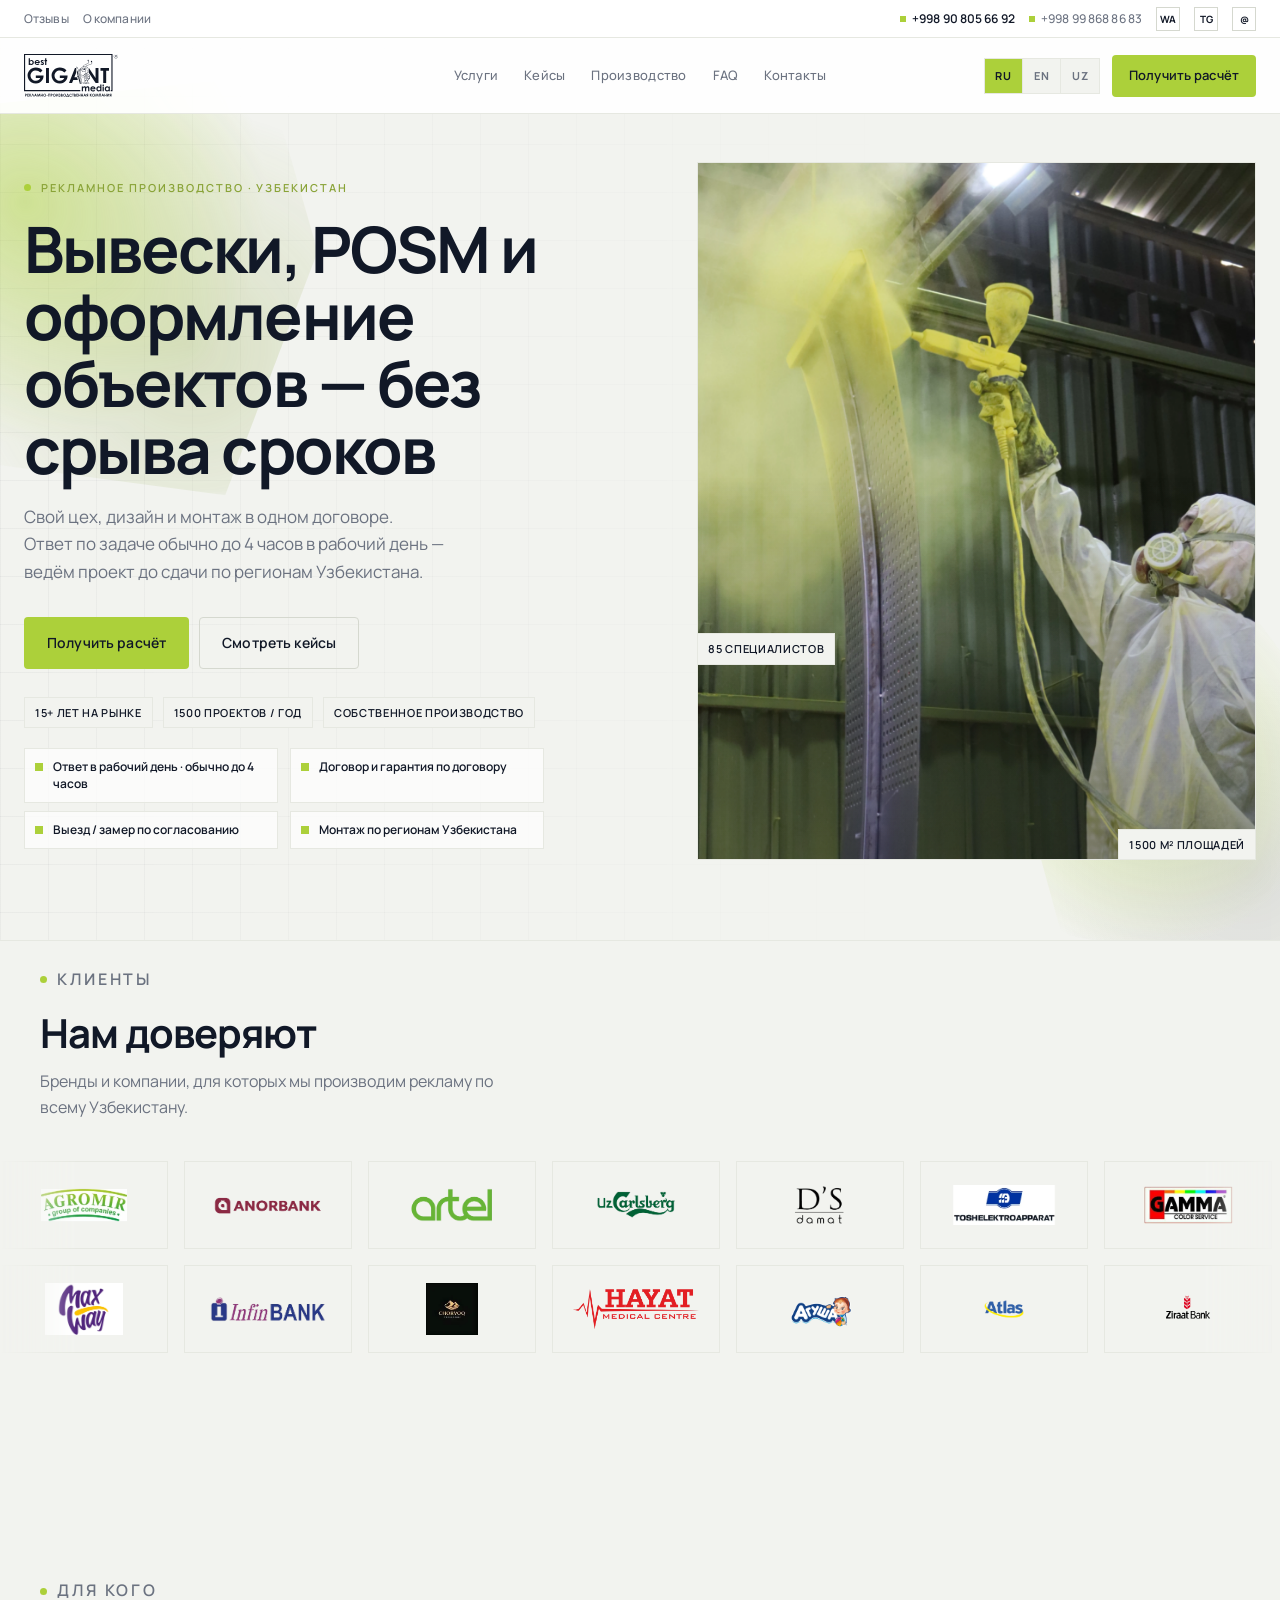
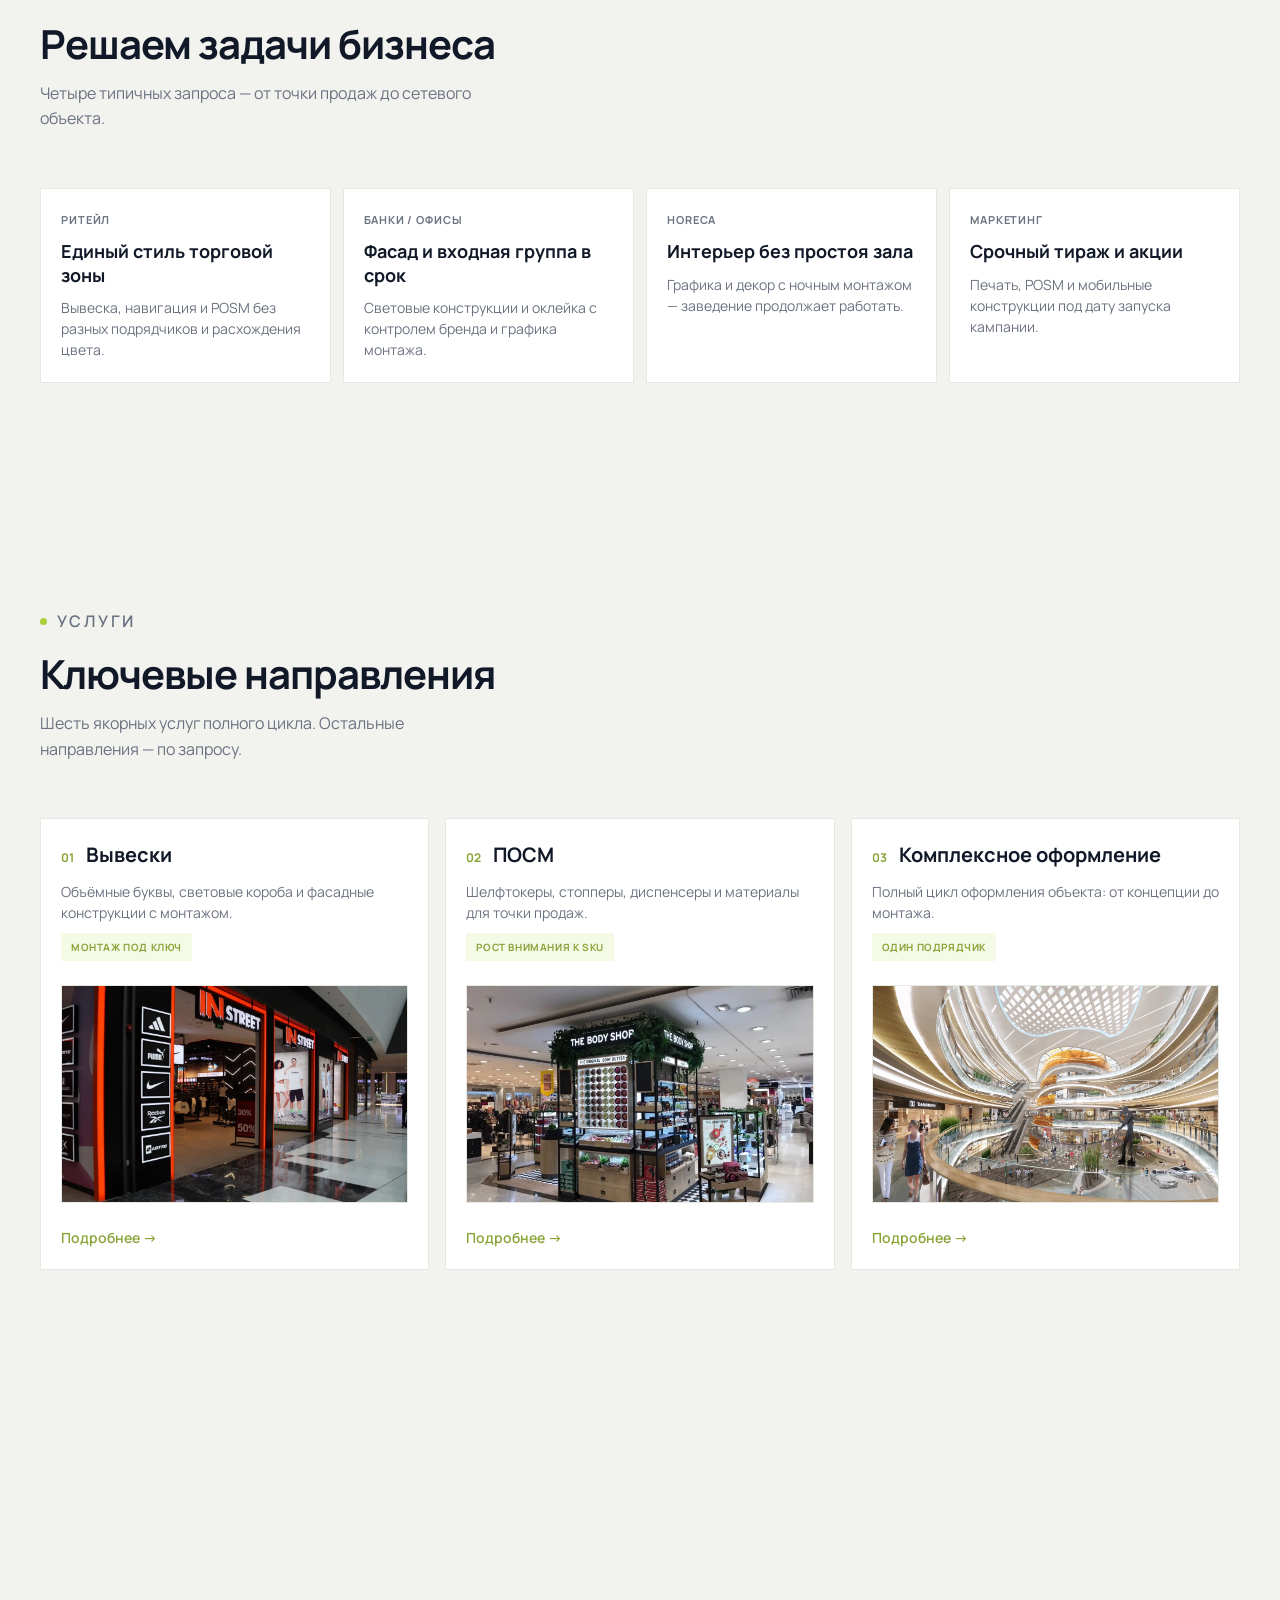
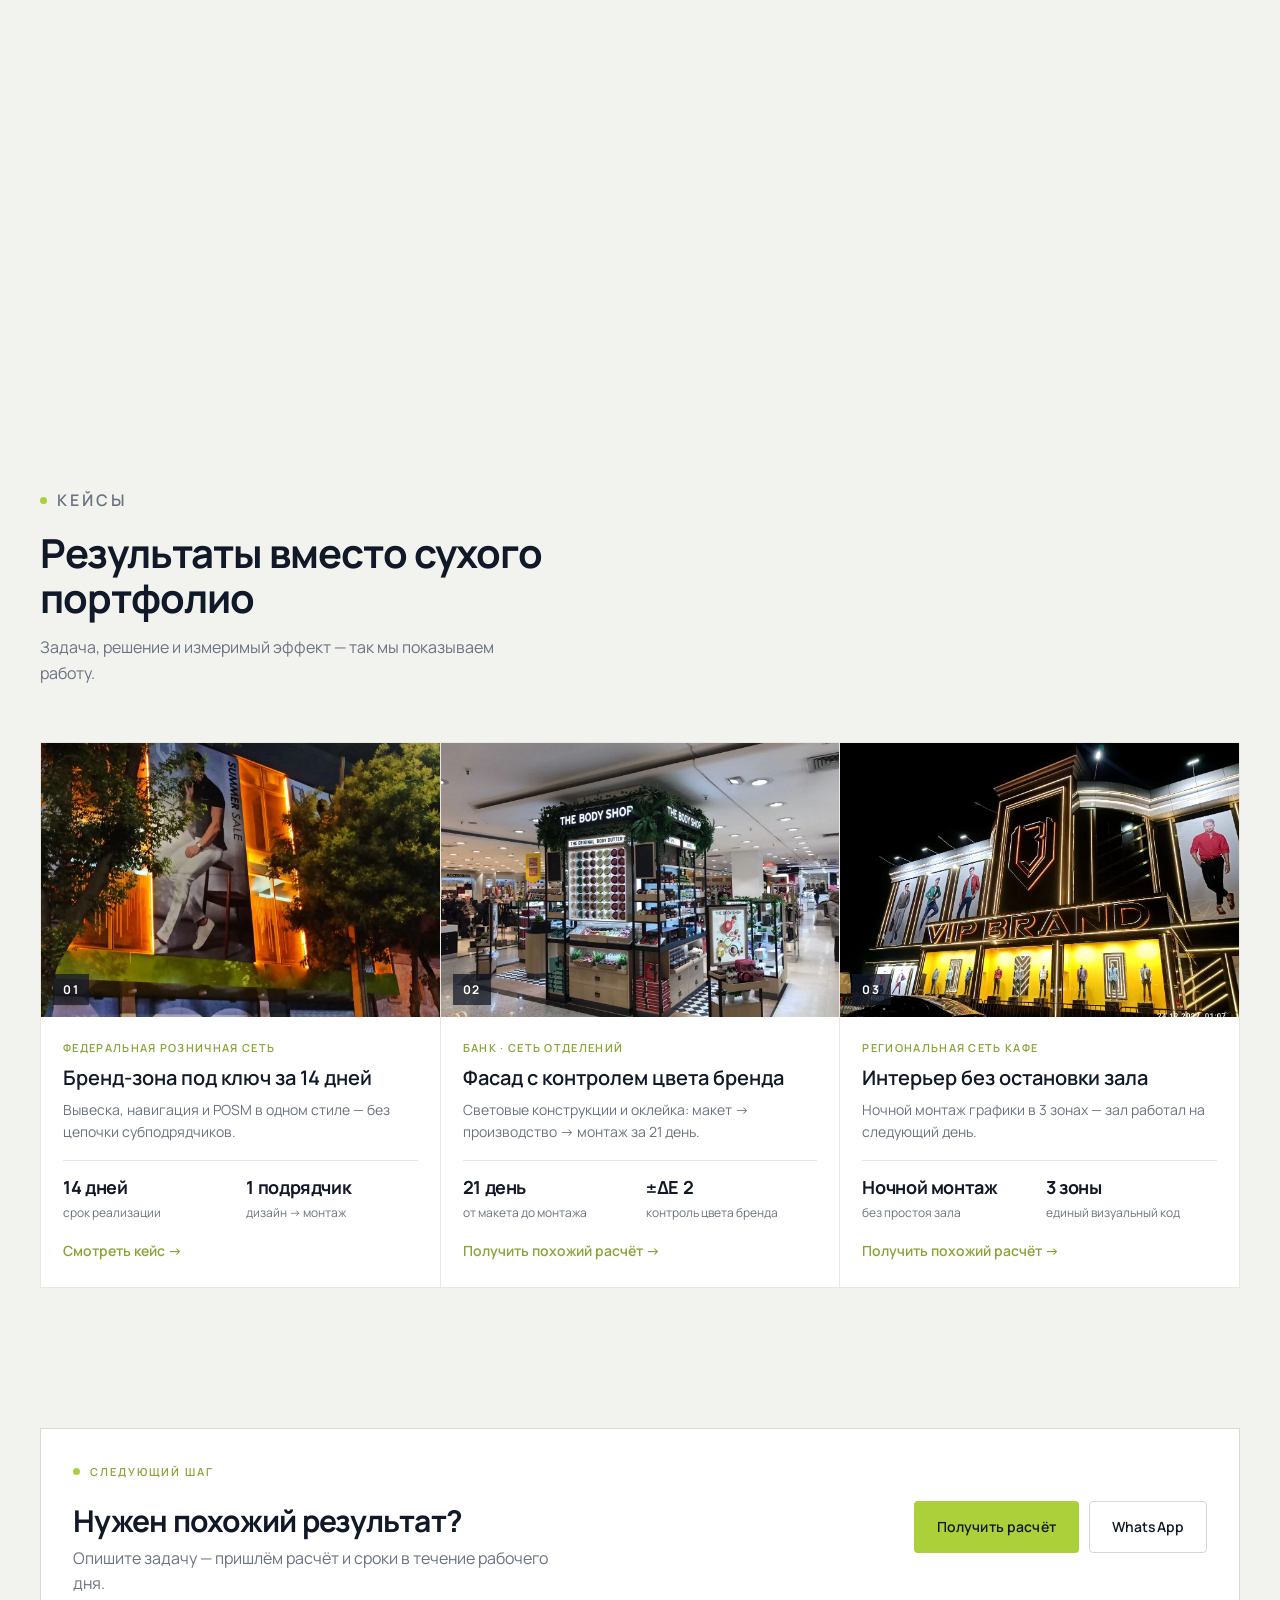
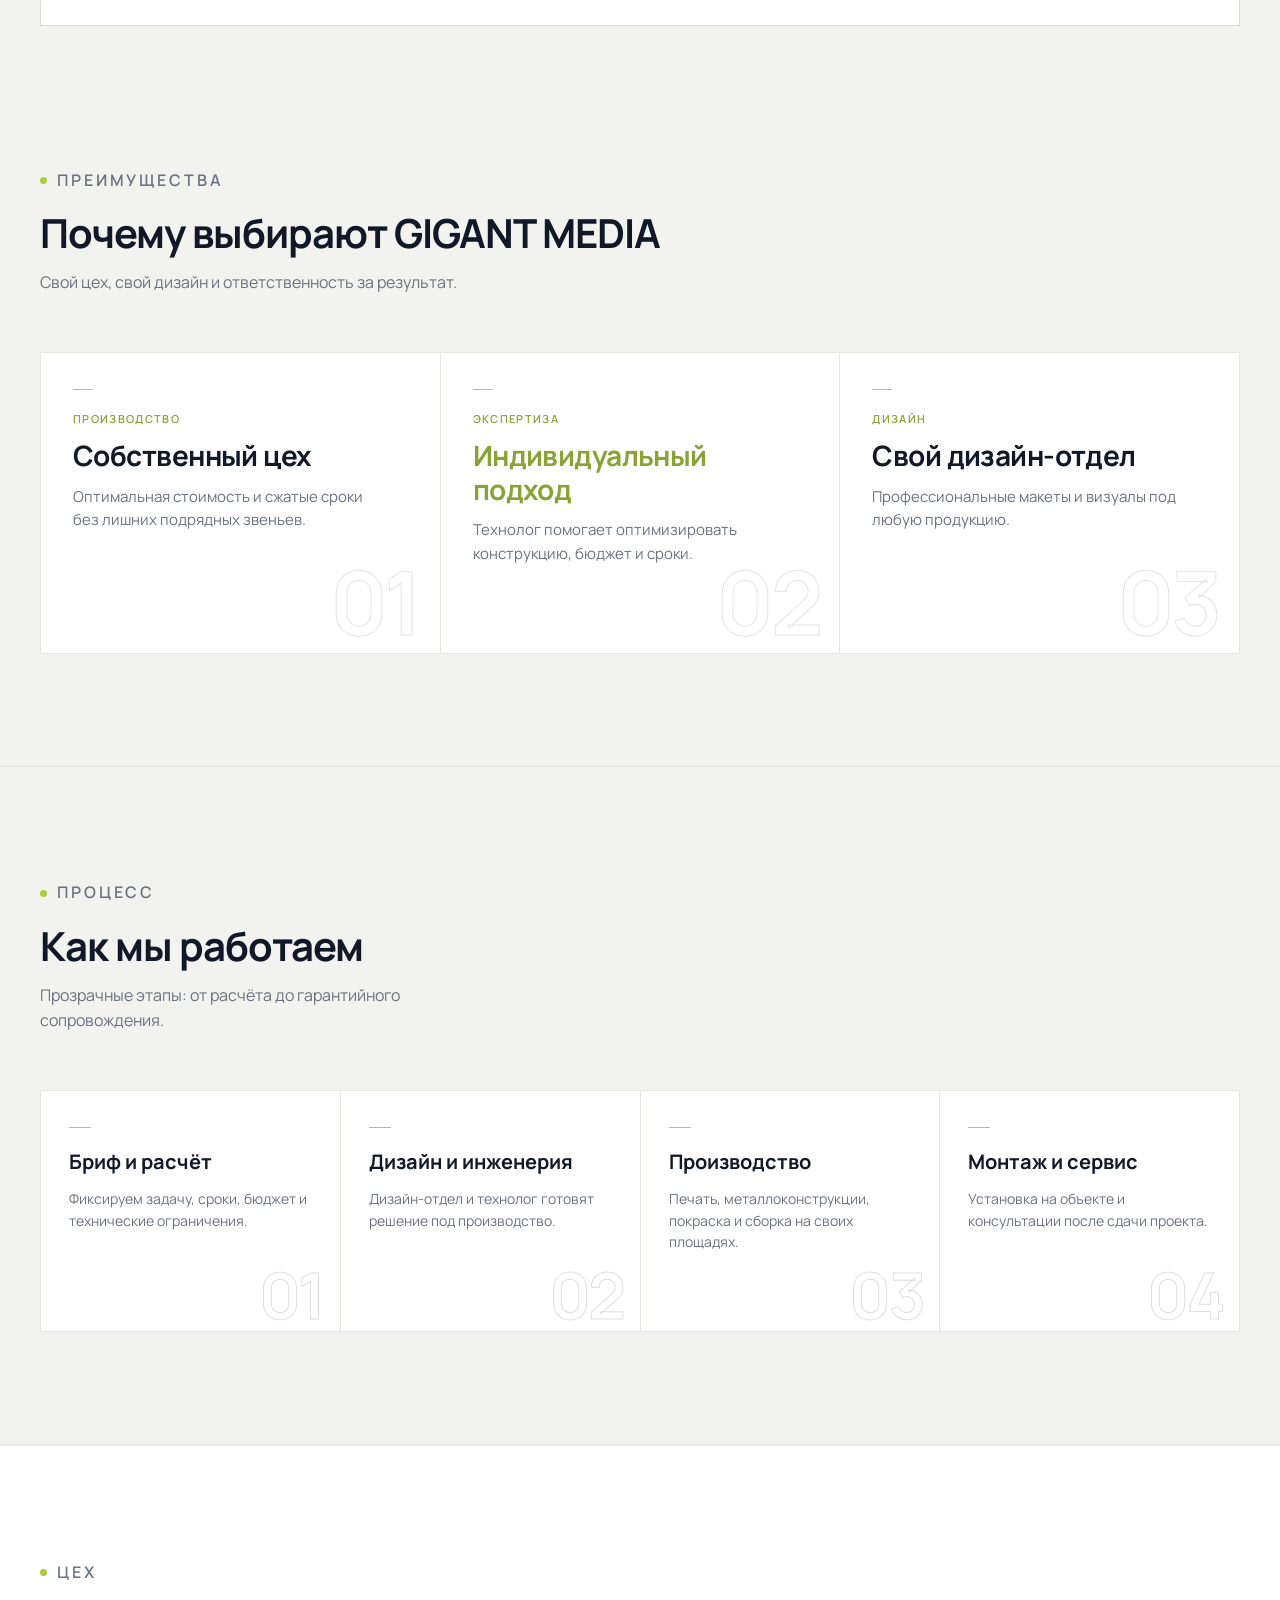
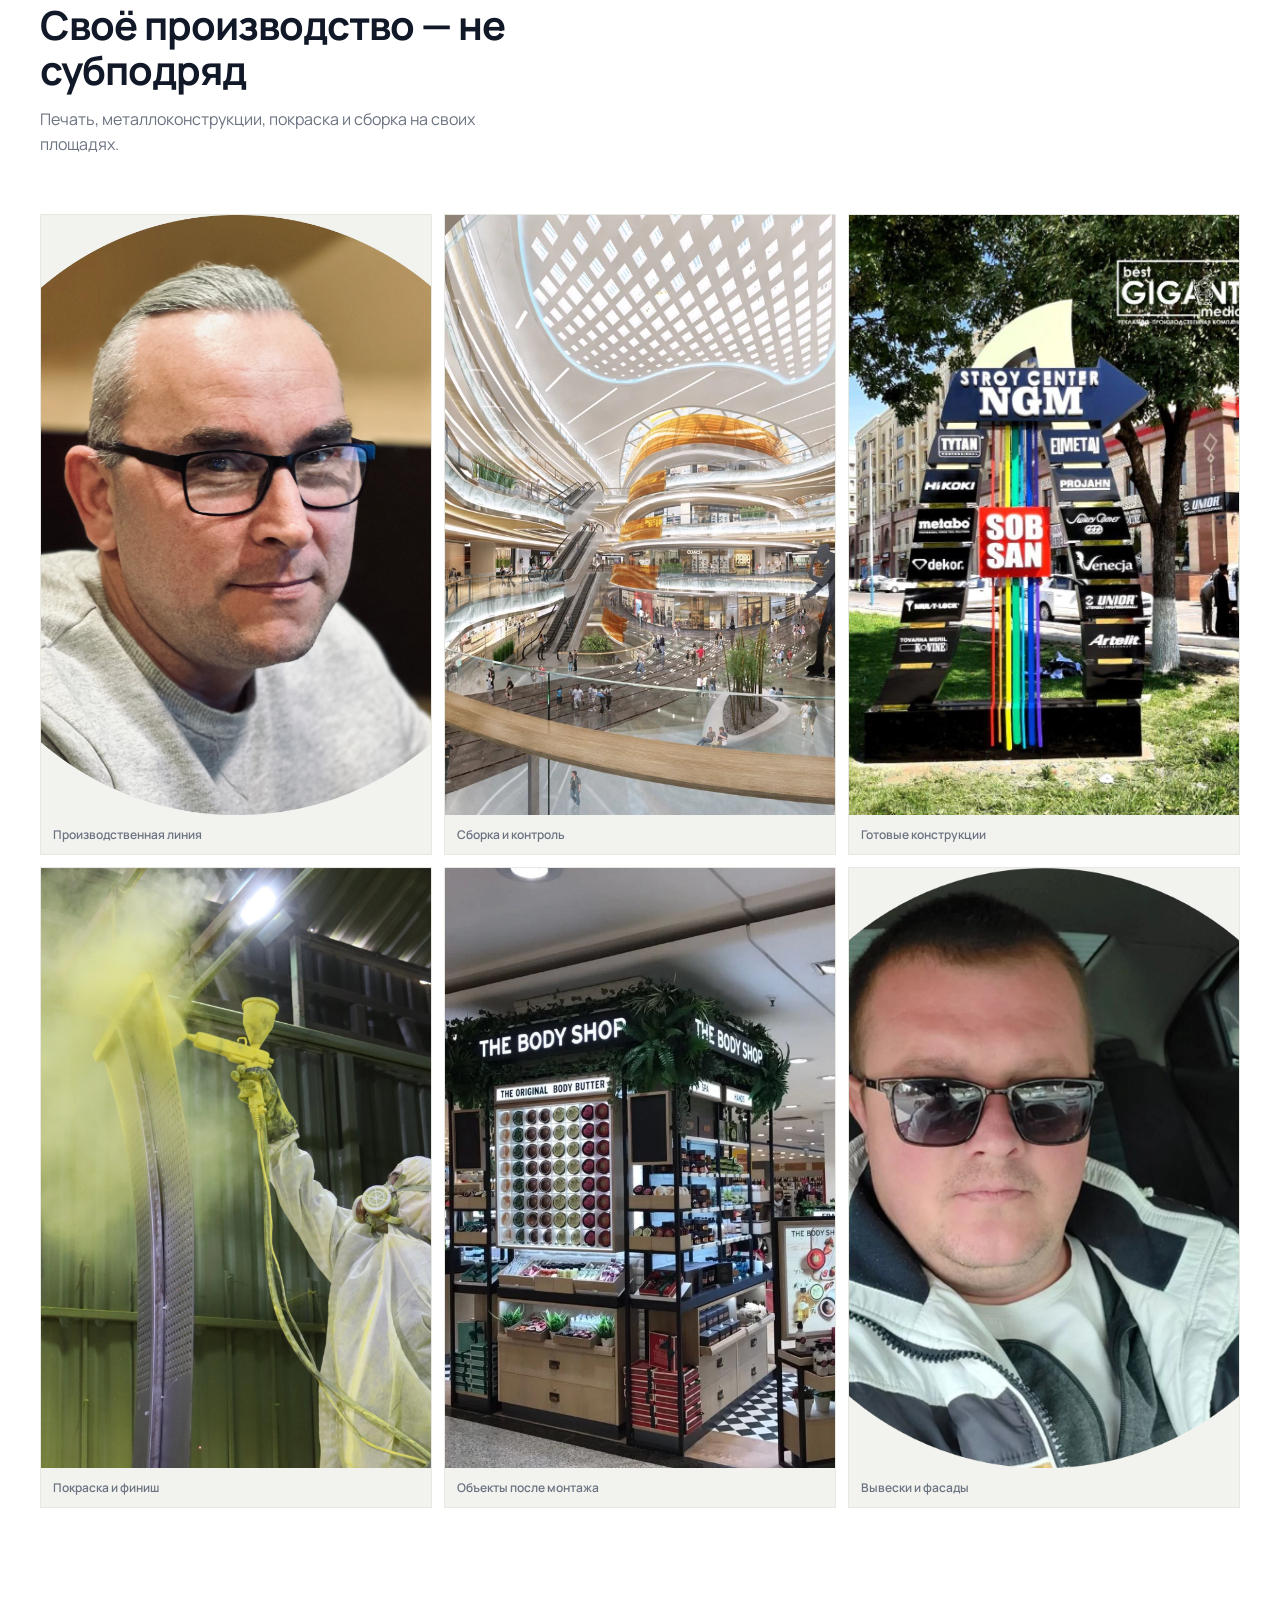
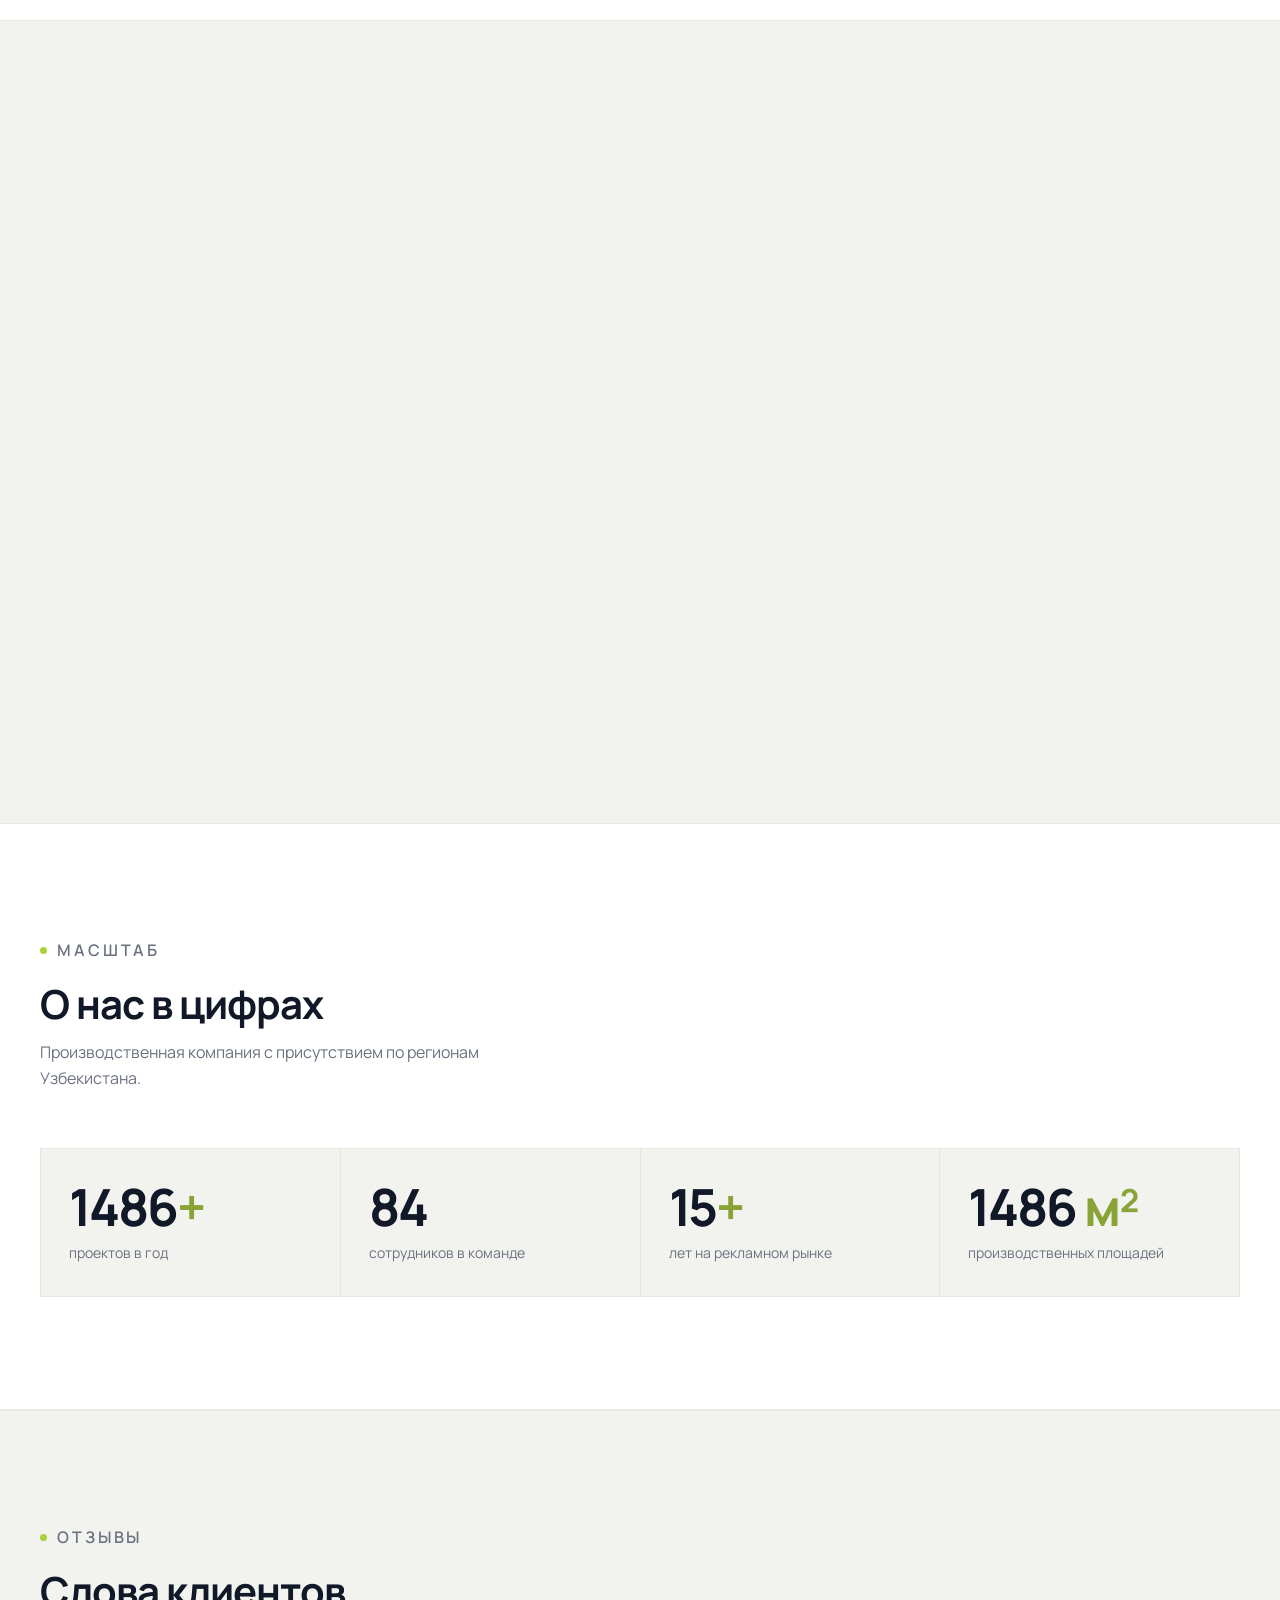
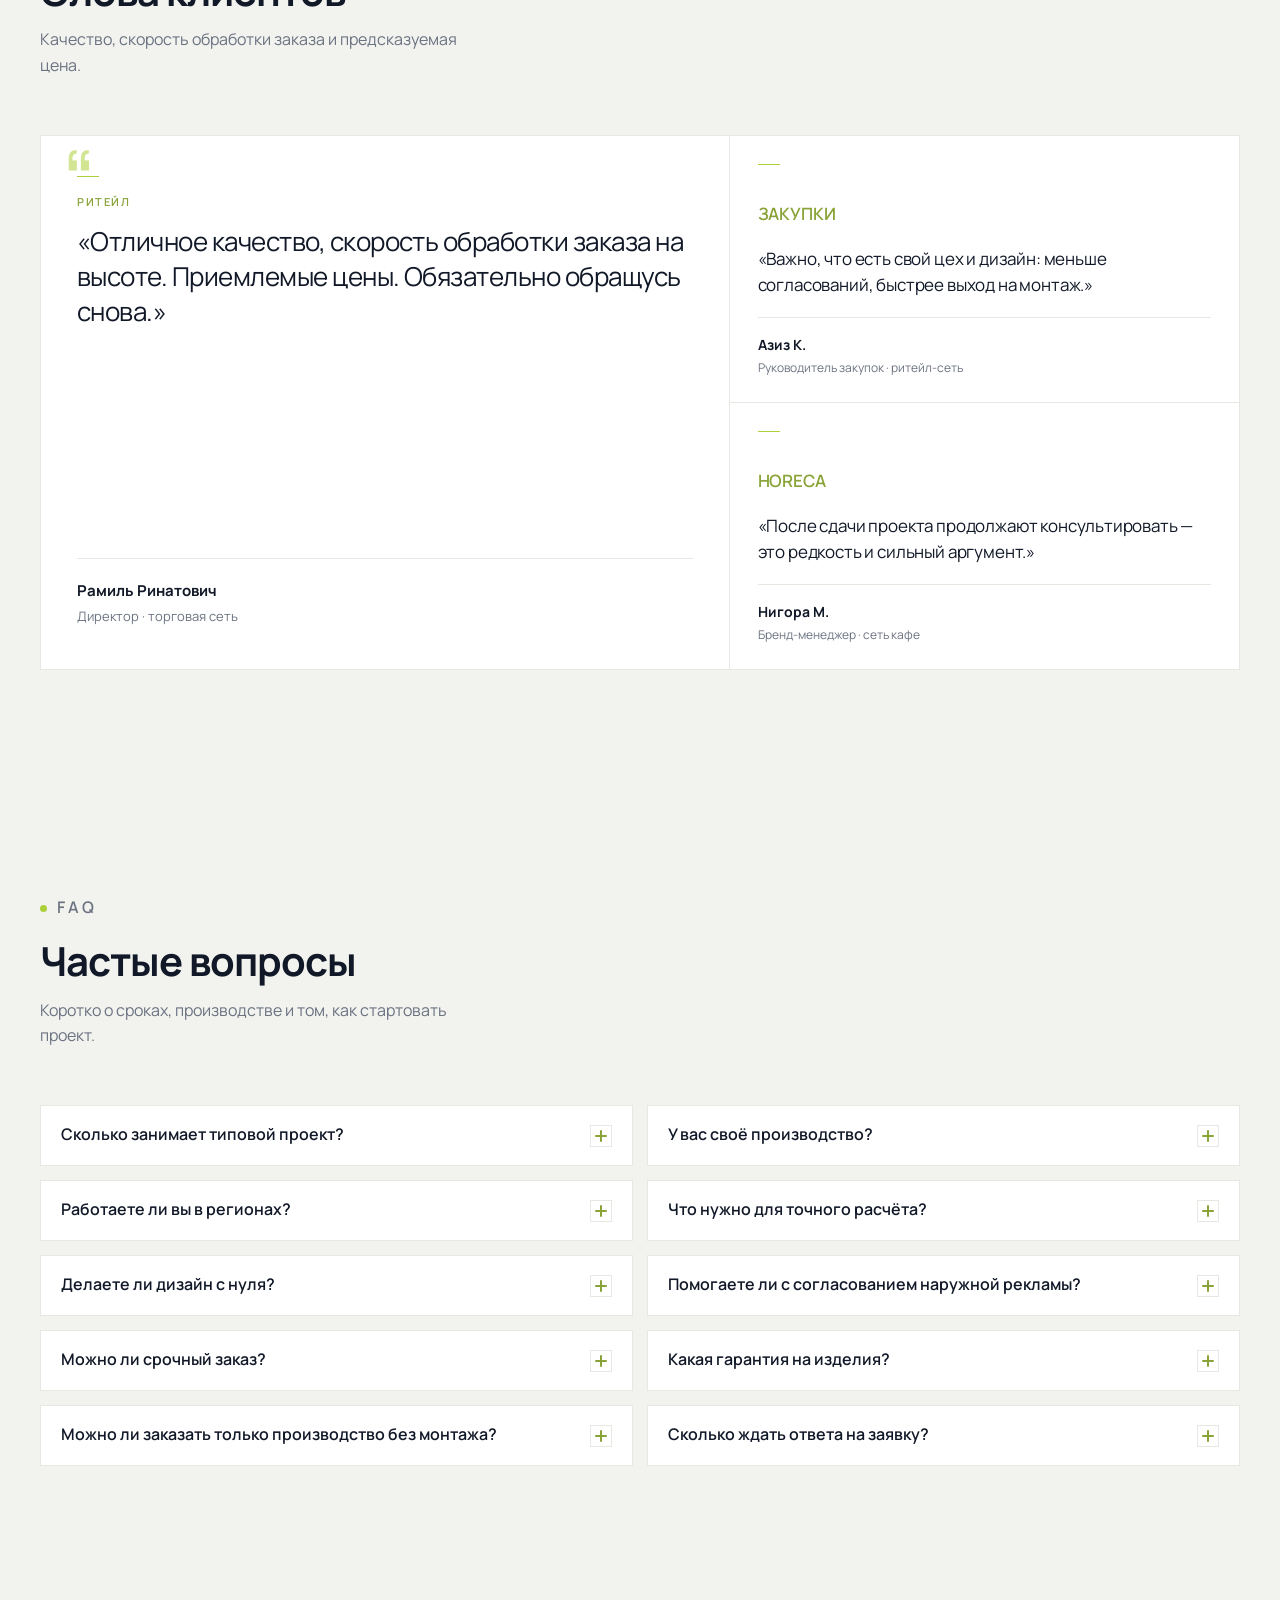
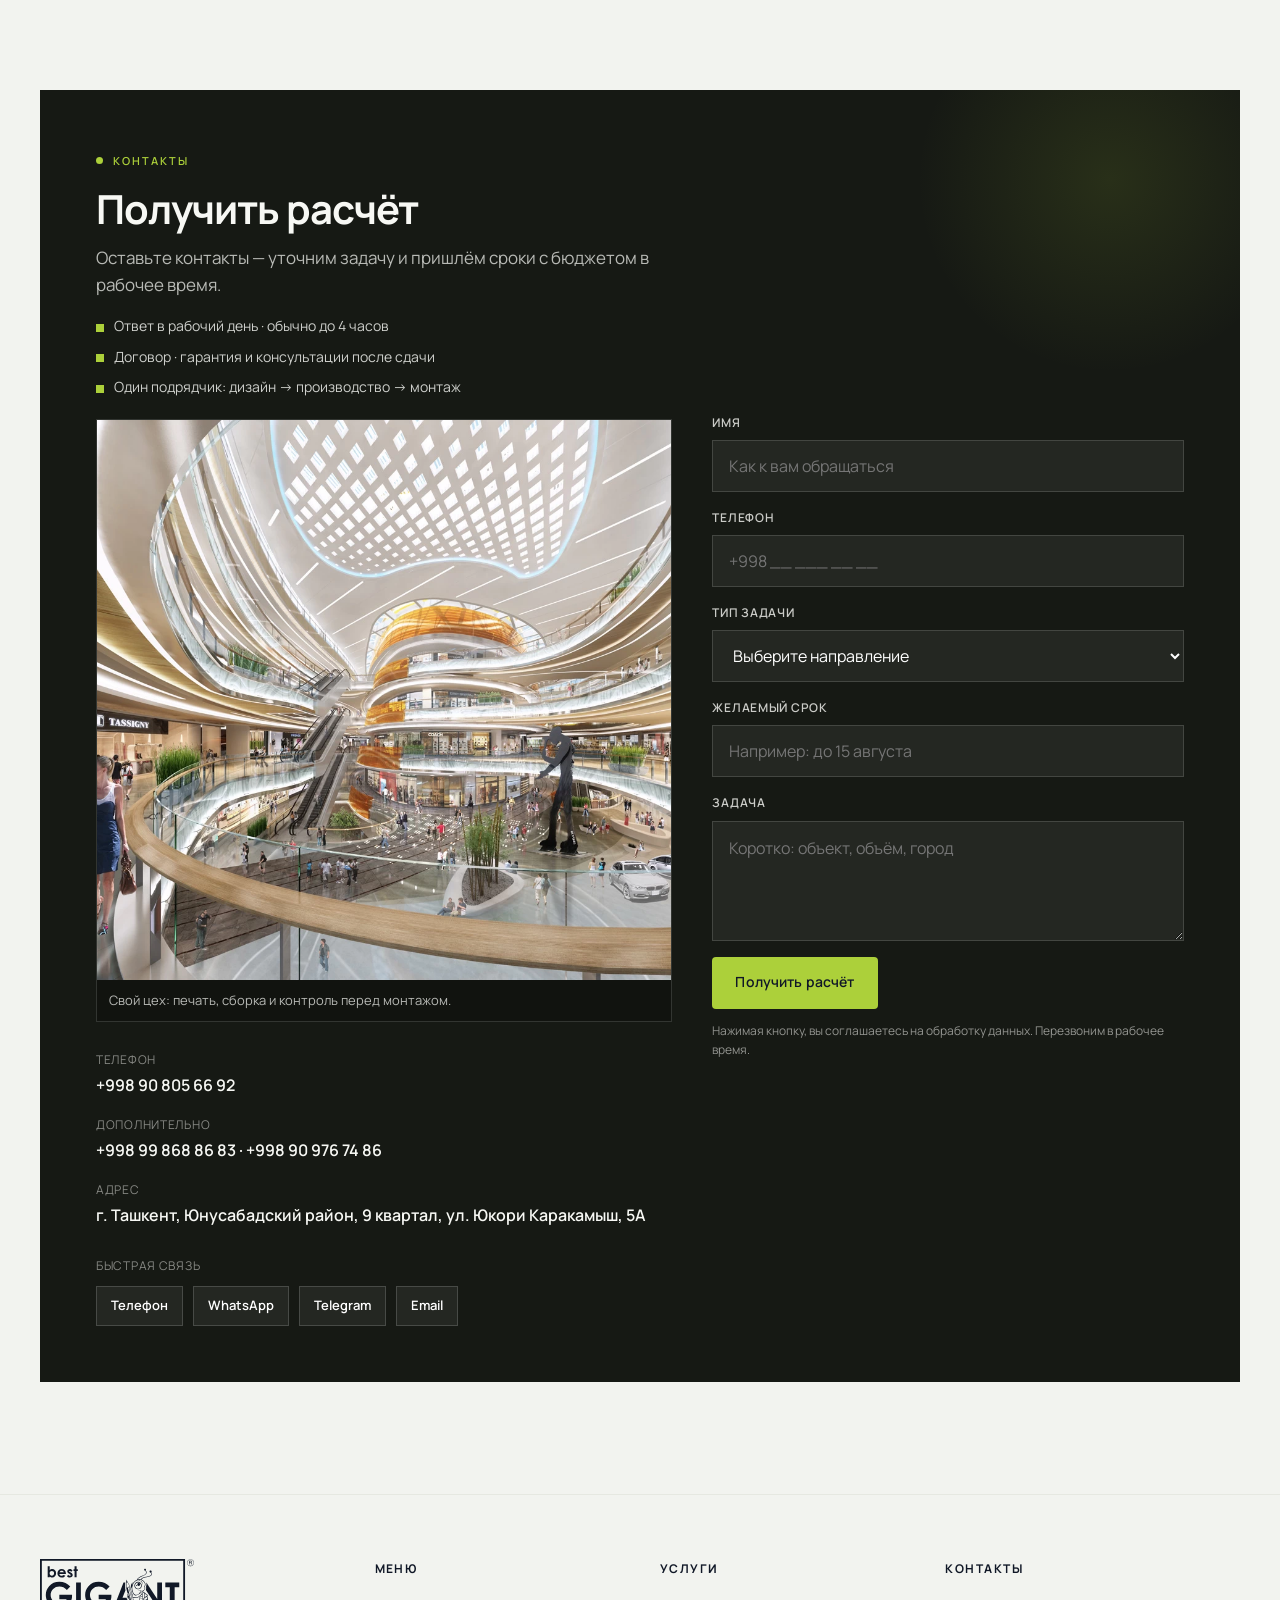
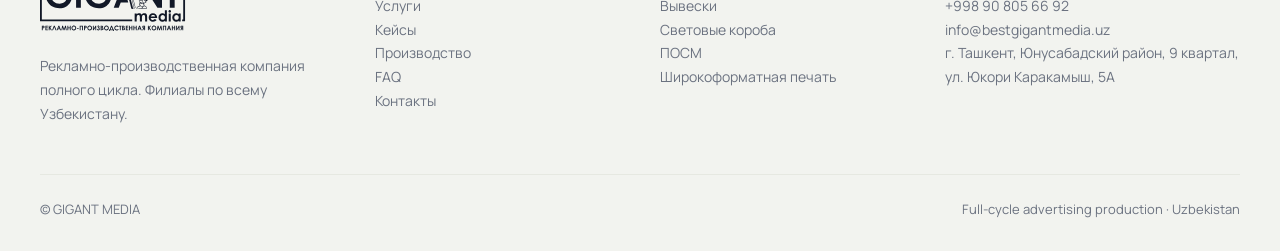
==== commit 72af6b81: "Close the competitive gap: trust SLA, workshop proof, and SEO service pages. Ship the conversion hom" ====
--- a/index.html
+++ b/index.html
@@ -4,7 +4,7 @@
   <meta charset="UTF-8" />
   <meta name="viewport" content="width=device-width, initial-scale=1.0" />
   <title>GIGANT MEDIA — Рекламное производство полного цикла</title>
-  <meta name="description" content="GIGANT MEDIA — рекламно-производственная компания полного цикла в Узбекистане: вывески, ПОСМ, печать, мебель, стенды. 15+ лет, своё производство." />
+  <meta name="description" content="GIGANT MEDIA — вывески, POSM, печать и оформление объектов в Узбекистане. Свой цех, монтаж, расчёт в рабочий день. 15+ лет." />
   <meta name="theme-color" content="#ACD03A" />
   <link rel="canonical" href="https://esquire0169.github.io/gigant-media/" />
   <meta property="og:type" content="website" />
@@ -30,9 +30,8 @@
   <div class="topbar">
     <div class="container container--wide topbar__inner">
       <div class="topbar__links">
+        <a href="#reviews" data-i18n="nav.reviews">Отзывы</a>
         <a href="#about" data-i18n="nav.about">О компании</a>
-        <a href="#reviews" data-i18n="nav.reviews">Отзывы</a>
-        <a href="#contacts" data-i18n="nav.contacts">Контакты</a>
       </div>
       <div class="topbar__contacts">
         <a class="topbar__phone" href="tel:+998908056692">+998 90 805 66 92</a>
@@ -51,11 +50,9 @@
         <img class="logo__img" src="assets/brand/logo-dark.svg?v=2" alt="best GIGANT media" width="220" height="56" />
       </a>
       <nav class="nav" data-i18n-aria="nav.menu">
-        <a href="#home" data-i18n="nav.home">Главная</a>
         <a href="#services" data-i18n="nav.services">Услуги</a>
         <a href="#cases" data-i18n="nav.cases">Кейсы</a>
-        <a href="#advantages" data-i18n="nav.advantages">Преимущества</a>
-        <a href="#about" data-i18n="nav.about">О компании</a>
+        <a href="#advantages" data-i18n="nav.production">Производство</a>
         <a href="#faq" data-i18n="nav.faq">FAQ</a>
         <a href="#contacts" data-i18n="nav.contacts">Контакты</a>
       </nav>
@@ -66,7 +63,7 @@
           <button type="button" class="lang-switch__btn" data-lang-option="uz" aria-pressed="false">UZ</button>
         </div>
         <div class="header-cta">
-          <a class="btn btn--primary" href="#contacts" data-i18n="nav.cta">Оставить заявку</a>
+          <a class="btn btn--primary" href="#contacts" data-i18n="nav.cta">Получить расчёт</a>
         </div>
         <button class="menu-toggle" type="button" data-i18n-aria="nav.open" aria-expanded="false">
           <span></span><span></span><span></span>
@@ -84,22 +81,23 @@
       <div class="container container--wide hero__grid">
         <div class="hero__copy reveal">
           <p class="eyebrow" data-i18n="hero.eyebrow">Рекламное производство · Узбекистан</p>
-          <h1 class="h1" data-i18n="hero.title">Один подрядчик: дизайн, производство и монтаж</h1>
-          <p class="lead" data-i18n="hero.lead">Без срыва сроков и цепочки субподрядчиков. Вывески, POSM, печать и оформление объектов по всему Узбекистану — расчёт в течение рабочего дня.</p>
+          <h1 class="h1" data-i18n="hero.title">Вывески, POSM и оформление объектов — без срыва сроков</h1>
+          <p class="lead" data-i18n="hero.lead">Свой цех, дизайн и монтаж в одном договоре. Считаем задачу в рабочий день и ведём проект до сдачи по регионам Узбекистана.</p>
           <div class="btn-row">
-            <a class="btn btn--primary" href="#contacts" data-i18n="hero.cta1">Рассчитать за 24 часа</a>
+            <a class="btn btn--primary" href="#contacts" data-i18n="hero.cta1">Получить расчёт</a>
             <a class="btn btn--secondary" href="#cases" data-i18n="hero.cta2">Смотреть кейсы</a>
-          </div>
-          <div class="hero__segments" data-hero-segments>
-            <a href="#services" data-i18n="hero.seg1">Для ритейла</a>
-            <a href="#cases" data-i18n="hero.seg2">Для банков</a>
-            <a href="#cases" data-i18n="hero.seg3">Для HoReCa</a>
           </div>
           <div class="hero__meta">
             <span class="chip" data-i18n="hero.chip1">15+ лет на рынке</span>
             <span class="chip" data-i18n="hero.chip2">1500 проектов / год</span>
             <span class="chip" data-i18n="hero.chip3">Собственное производство</span>
           </div>
+          <ul class="trust-strip" data-trust-strip>
+            <li data-i18n="trust.1">Ответ в рабочий день · обычно до 4 часов</li>
+            <li data-i18n="trust.2">Договор и гарантия по договору</li>
+            <li data-i18n="trust.3">Выезд / замер по согласованию</li>
+            <li data-i18n="trust.4">Монтаж по регионам Узбекистана</li>
+          </ul>
         </div>
         <div class="hero__visual reveal">
           <div class="hero__frame">
@@ -182,116 +180,101 @@
       </div>
     </section>
 
+<section class="section audience-section" id="audience">
+      <div class="container">
+        <div class="section-head reveal">
+          <p class="eyebrow" data-i18n="audience.eyebrow">Для кого</p>
+          <h2 class="h2" data-i18n="audience.title">Решаем задачи бизнеса</h2>
+          <p data-i18n="audience.lead">Четыре типичных запроса — от точки продаж до сетевого объекта.</p>
+        </div>
+        <div class="audience-grid reveal-stagger">
+          <article class="audience-card reveal">
+            <p class="audience-card__chip" data-i18n="audience.1.chip">Ритейл</p>
+            <h3 data-i18n="audience.1.t">Единый стиль торговой зоны</h3>
+            <p data-i18n="audience.1.d">Вывеска, навигация и POSM без разных подрядчиков и расхождения цвета.</p>
+          </article>
+          <article class="audience-card reveal">
+            <p class="audience-card__chip" data-i18n="audience.2.chip">Банки / офисы</p>
+            <h3 data-i18n="audience.2.t">Фасад и входная группа в срок</h3>
+            <p data-i18n="audience.2.d">Световые конструкции и оклейка с контролем бренда и графика монтажа.</p>
+          </article>
+          <article class="audience-card reveal">
+            <p class="audience-card__chip" data-i18n="audience.3.chip">HoReCa</p>
+            <h3 data-i18n="audience.3.t">Интерьер без простоя зала</h3>
+            <p data-i18n="audience.3.d">Графика и декор с ночным монтажом — заведение продолжает работать.</p>
+          </article>
+          <article class="audience-card reveal">
+            <p class="audience-card__chip" data-i18n="audience.4.chip">Маркетинг</p>
+            <h3 data-i18n="audience.4.t">Срочный тираж и акции</h3>
+            <p data-i18n="audience.4.d">Печать, POSM и мобильные конструкции под дату запуска кампании.</p>
+          </article>
+        </div>
+      </div>
+    </section>
+
 <section class="section services-section" id="services">
       <div class="container">
-        <div class="services-head reveal">
-          <div class="section-head" style="margin-bottom:0;">
-            <p class="eyebrow" data-i18n="services.eyebrow">Услуги</p>
-            <h2 class="h2" data-i18n="services.title">Ключевые направления</h2>
-            <p data-i18n="services.lead"></p>
-          </div>
-          <div class="carousel-nav" data-services-nav>
-            <button type="button" class="carousel-btn" data-dir="-1" data-i18n-aria="services.prev">‹</button>
-            <button type="button" class="carousel-btn carousel-btn--accent" data-dir="1" data-i18n-aria="services.next">›</button>
-          </div>
-        </div>
-      </div>
-      <div class="services-carousel reveal" data-services-carousel>
-        <div class="services-track" data-services-track>
-          <a class="card service-slide" href="services/signs.html">
-            <div class="service-slide__name"><span>1</span><h3 data-i18n="services.s1.t"></h3></div>
+        <div class="section-head reveal">
+          <p class="eyebrow" data-i18n="services.eyebrow">Услуги</p>
+          <h2 class="h2" data-i18n="services.title">Ключевые направления</h2>
+          <p data-i18n="services.lead">Шесть якорных услуг полного цикла. Остальные направления — по запросу.</p>
+        </div>
+        <div class="services-grid reveal-stagger">
+          <a class="card service-card reveal" href="services/signs.html">
+            <div class="service-card__top"><span>01</span><h3 data-i18n="services.s1.t"></h3></div>
             <p data-i18n="services.s1.d"></p>
             <span class="service-slide__benefit" data-i18n="services.s1.b"></span>
-            <div class="service-slide__media"><img src="assets/services/01-signs.webp" alt="" data-i18n-alt="services.s1.t" loading="lazy" /></div>
+            <div class="service-card__media"><img src="assets/services/01-signs.webp" alt="" loading="lazy" /></div>
             <span class="service-card__link" data-i18n="services.more"></span>
           </a>
-          <a class="card service-slide" href="services/wide-format.html">
-            <div class="service-slide__name"><span>2</span><h3 data-i18n="services.s2.t"></h3></div>
+          <a class="card service-card reveal" href="services/posm.html">
+            <div class="service-card__top"><span>02</span><h3 data-i18n="services.s2.t"></h3></div>
             <p data-i18n="services.s2.d"></p>
             <span class="service-slide__benefit" data-i18n="services.s2.b"></span>
-            <div class="service-slide__media"><img src="assets/services/02-posm.webp" alt="" data-i18n-alt="services.s2.t" loading="lazy" /></div>
+            <div class="service-card__media"><img src="assets/services/02-posm.webp" alt="" loading="lazy" /></div>
             <span class="service-card__link" data-i18n="services.more"></span>
           </a>
-          <a class="card service-slide" href="services/wide-format.html">
-            <div class="service-slide__name"><span>3</span><h3 data-i18n="services.s3.t"></h3></div>
-            <p data-i18n="services.s3.d"></p>
-            <span class="service-slide__benefit" data-i18n="services.s3.b"></span>
-            <div class="service-slide__media"><img src="assets/services/03-roadside.webp" alt="" data-i18n-alt="services.s3.t" loading="lazy" /></div>
-            <span class="service-card__link" data-i18n="services.more"></span>
-          </a>
-          <a class="card service-slide" href="services/wide-format.html">
-            <div class="service-slide__name"><span>4</span><h3 data-i18n="services.s4.t"></h3></div>
-            <p data-i18n="services.s4.d"></p>
-            <span class="service-slide__benefit" data-i18n="services.s4.b"></span>
-            <div class="service-slide__media"><img src="assets/services/04-furniture.webp" alt="" data-i18n-alt="services.s4.t" loading="lazy" /></div>
-            <span class="service-card__link" data-i18n="services.more"></span>
-          </a>
-          <a class="card service-slide" href="services/wide-format.html">
-            <div class="service-slide__name"><span>5</span><h3 data-i18n="services.s5.t"></h3></div>
-            <p data-i18n="services.s5.d"></p>
-            <span class="service-slide__benefit" data-i18n="services.s5.b"></span>
-            <div class="service-slide__media"><img src="assets/services/05-wobblers.webp" alt="" data-i18n-alt="services.s5.t" loading="lazy" /></div>
-            <span class="service-card__link" data-i18n="services.more"></span>
-          </a>
-          <a class="card service-slide" href="services/wide-format.html">
-            <div class="service-slide__name"><span>6</span><h3 data-i18n="services.s6.t"></h3></div>
-            <p data-i18n="services.s6.d"></p>
-            <span class="service-slide__benefit" data-i18n="services.s6.b"></span>
-            <div class="service-slide__media"><img src="assets/services/06-mobile-stands.webp" alt="" data-i18n-alt="services.s6.t" loading="lazy" /></div>
-            <span class="service-card__link" data-i18n="services.more"></span>
-          </a>
-          <a class="card service-slide" href="services/wide-format.html">
-            <div class="service-slide__name"><span>7</span><h3 data-i18n="services.s7.t"></h3></div>
-            <p data-i18n="services.s7.d"></p>
-            <span class="service-slide__benefit" data-i18n="services.s7.b"></span>
-            <div class="service-slide__media"><img src="assets/services/07-decor.webp" alt="" data-i18n-alt="services.s7.t" loading="lazy" /></div>
-            <span class="service-card__link" data-i18n="services.more"></span>
-          </a>
-          <a class="card service-slide" href="services/wide-format.html">
-            <div class="service-slide__name"><span>8</span><h3 data-i18n="services.s8.t"></h3></div>
-            <p data-i18n="services.s8.d"></p>
-            <span class="service-slide__benefit" data-i18n="services.s8.b"></span>
-            <div class="service-slide__media"><img src="assets/services/08-powder-coating.webp" alt="" data-i18n-alt="services.s8.t" loading="lazy" /></div>
-            <span class="service-card__link" data-i18n="services.more"></span>
-          </a>
-          <a class="card service-slide" href="services/wide-format.html">
-            <div class="service-slide__name"><span>9</span><h3 data-i18n="services.s9.t"></h3></div>
+          <a class="card service-card reveal" href="services/complex.html">
+            <div class="service-card__top"><span>03</span><h3 data-i18n="services.s9.t"></h3></div>
             <p data-i18n="services.s9.d"></p>
             <span class="service-slide__benefit" data-i18n="services.s9.b"></span>
-            <div class="service-slide__media"><img src="assets/services/09-complex.webp" alt="" data-i18n-alt="services.s9.t" loading="lazy" /></div>
+            <div class="service-card__media"><img src="assets/services/09-complex.webp" alt="" loading="lazy" /></div>
             <span class="service-card__link" data-i18n="services.more"></span>
           </a>
-          <a class="card service-slide" href="services/wide-format.html">
-            <div class="service-slide__name"><span>10</span><h3 data-i18n="services.s10.t"></h3></div>
+          <a class="card service-card reveal" href="services/wrapping.html">
+            <div class="service-card__top"><span>04</span><h3 data-i18n="services.s10.t"></h3></div>
             <p data-i18n="services.s10.d"></p>
             <span class="service-slide__benefit" data-i18n="services.s10.b"></span>
-            <div class="service-slide__media"><img src="assets/services/10-wrapping.webp" alt="" data-i18n-alt="services.s10.t" loading="lazy" /></div>
+            <div class="service-card__media"><img src="assets/services/10-wrapping.webp" alt="" loading="lazy" /></div>
             <span class="service-card__link" data-i18n="services.more"></span>
           </a>
-          <a class="card service-slide" href="services/wide-format.html">
-            <div class="service-slide__name"><span>11</span><h3 data-i18n="services.s11.t"></h3></div>
+          <a class="card service-card reveal" href="services/wide-format.html">
+            <div class="service-card__top"><span>05</span><h3 data-i18n="services.s11.t"></h3></div>
             <p data-i18n="services.s11.d"></p>
             <span class="service-slide__benefit" data-i18n="services.s11.b"></span>
-            <div class="service-slide__media"><img src="assets/services/11-wide-format.webp" alt="" data-i18n-alt="services.s11.t" loading="lazy" /></div>
+            <div class="service-card__media"><img src="assets/services/11-wide-format.webp" alt="" loading="lazy" /></div>
             <span class="service-card__link" data-i18n="services.more"></span>
           </a>
-          <a class="card service-slide" href="services/wide-format.html">
-            <div class="service-slide__name"><span>12</span><h3 data-i18n="services.s12.t"></h3></div>
-            <p data-i18n="services.s12.d"></p>
-            <span class="service-slide__benefit" data-i18n="services.s12.b"></span>
-            <div class="service-slide__media"><img src="assets/services/12-souvenirs.webp" alt="" data-i18n-alt="services.s12.t" loading="lazy" /></div>
+          <a class="card service-card reveal" href="services/lightboxes.html">
+            <div class="service-card__top"><span>06</span><h3 data-i18n="seo.lb.t"></h3></div>
+            <p data-i18n="seo.lb.d"></p>
+            <span class="service-slide__benefit" data-i18n="seo.lb.b"></span>
+            <div class="service-card__media"><img src="assets/services/01-signs.webp" alt="" loading="lazy" /></div>
             <span class="service-card__link" data-i18n="services.more"></span>
           </a>
-          <a class="card service-slide" href="services/wide-format.html">
-            <div class="service-slide__name"><span>13</span><h3 data-i18n="services.s13.t"></h3></div>
-            <p data-i18n="services.s13.d"></p>
-            <span class="service-slide__benefit" data-i18n="services.s13.b"></span>
-            <div class="service-slide__media"><img src="assets/services/13-exhibition.webp" alt="" data-i18n-alt="services.s13.t" loading="lazy" /></div>
-            <span class="service-card__link" data-i18n="services.more"></span>
-          </a>
-        </div>
-      </div>
-      <div class="container">
+        </div>
+        <details class="services-all reveal">
+          <summary data-i18n="services.allToggle">Все услуги (13)</summary>
+          <div class="services-all__list">
+            <a href="#contacts" data-scroll-contacts data-i18n="services.s3.t"></a>
+            <a href="#contacts" data-scroll-contacts data-i18n="services.s4.t"></a>
+            <a href="#contacts" data-scroll-contacts data-i18n="services.s5.t"></a>
+            <a href="#contacts" data-scroll-contacts data-i18n="services.s6.t"></a>
+            <a href="#contacts" data-scroll-contacts data-i18n="services.s7.t"></a>
+            <a href="#contacts" data-scroll-contacts data-i18n="services.s8.t"></a>
+            <a href="#contacts" data-scroll-contacts data-i18n="services.s12.t"></a>
+          </div>
+        </details>
         <p class="services-note text-muted reveal" data-i18n="services.note"></p>
       </div>
     </section>
@@ -406,22 +389,6 @@
       </div>
     </section>
 
-    <section class="section funnel-cta funnel-cta--soft" id="cta-advantages">
-      <div class="container">
-        <div class="funnel-cta__band reveal">
-          <div>
-            <p class="eyebrow" data-i18n="midCta.2.eyebrow">Без риска</p>
-            <h2 class="h2" data-i18n="midCta.2.title">Один подрядчик — от макета до монтажа</h2>
-            <p data-i18n="midCta.2.lead">Свой цех, свой дизайн и сопровождение после сдачи. Перезвоним в рабочее время.</p>
-          </div>
-          <div class="funnel-cta__actions">
-            <a class="btn btn--primary" href="#contacts" data-i18n="nav.cta">Оставить заявку</a>
-            <a class="btn btn--secondary" href="tel:+998908056692" data-i18n="contacts.phone">Телефон</a>
-          </div>
-        </div>
-      </div>
-    </section>
-
 
 <section class="section process" id="process">
       <div class="container">
@@ -459,37 +426,21 @@
       </div>
     </section>
 
-    </section>
-
-    <section class="section mosaic-section" id="mosaic" aria-label="Capabilities">
-      <div class="container">
-        <div class="section-head section-head--light reveal">
-          <p class="eyebrow" data-i18n="mosaic.eyebrow">Производство</p>
-          <h2 class="h2" data-i18n="mosaic.title">Превосходство через контроль качества</h2>
-        </div>
-        <div class="mosaic reveal-stagger">
-          <article class="mosaic__cell mosaic__cell--media reveal">
-            <img src="assets/images/prod-2.webp" alt="" loading="lazy" width="900" height="700" />
-          </article>
-          <article class="mosaic__cell mosaic__cell--copy reveal">
-            <span class="mosaic__icon" aria-hidden="true"></span>
-            <h3 data-i18n="mosaic.1.t">Свой цех и инженерия</h3>
-            <p data-i18n="mosaic.1.d">Печать, металлоконструкции и сборка на своих площадях — без лишней цепочки подрядчиков.</p>
-            <a href="#advantages" data-i18n="mosaic.more">Читать полностью</a>
-          </article>
-          <article class="mosaic__cell mosaic__cell--copy reveal">
-            <span class="mosaic__icon mosaic__icon--shield" aria-hidden="true"></span>
-            <h3 data-i18n="mosaic.2.t">Приёмка на каждом этапе</h3>
-            <p data-i18n="mosaic.2.d">Макет, цветопроба, производство и монтаж — фиксируем качество до сдачи объекта.</p>
-            <a href="#process" data-i18n="mosaic.more">Читать полностью</a>
-          </article>
-          <article class="mosaic__cell mosaic__cell--feature reveal">
-            <img src="assets/images/case-1.webp" alt="" loading="lazy" width="900" height="700" />
-            <div class="mosaic__overlay">
-              <h3 data-i18n="mosaic.3.t">От макета до монтажа</h3>
-              <a class="btn btn--primary" href="#contacts" data-i18n="mosaic.cta">Узнать больше</a>
-            </div>
-          </article>
+
+<section class="section workshop-section" id="workshop">
+      <div class="container">
+        <div class="section-head reveal">
+          <p class="eyebrow" data-i18n="workshop.eyebrow">Цех</p>
+          <h2 class="h2" data-i18n="workshop.title">Своё производство — не субподряд</h2>
+          <p data-i18n="workshop.lead">Печать, металлоконструкции, покраска и сборка на своих площадях.</p>
+        </div>
+        <div class="workshop-grid reveal-stagger">
+          <figure class="workshop-grid__item reveal"><img src="assets/images/prod-1.webp" alt="" loading="lazy" width="800" height="600" /><figcaption data-i18n="workshop.c1">Производственная линия</figcaption></figure>
+          <figure class="workshop-grid__item reveal"><img src="assets/images/prod-2.webp" alt="" loading="lazy" width="800" height="600" /><figcaption data-i18n="workshop.c2">Сборка и контроль</figcaption></figure>
+          <figure class="workshop-grid__item reveal"><img src="assets/images/about-1.webp" alt="" loading="lazy" width="800" height="600" /><figcaption data-i18n="workshop.c3">Готовые конструкции</figcaption></figure>
+          <figure class="workshop-grid__item reveal"><img src="assets/images/hero.webp" alt="" loading="lazy" width="800" height="600" /><figcaption data-i18n="workshop.c4">Покраска и финиш</figcaption></figure>
+          <figure class="workshop-grid__item reveal"><img src="assets/images/case-2.webp" alt="" loading="lazy" width="800" height="600" /><figcaption data-i18n="workshop.c5">Объекты после монтажа</figcaption></figure>
+          <figure class="workshop-grid__item reveal"><img src="assets/images/service-1.webp" alt="" loading="lazy" width="800" height="600" /><figcaption data-i18n="workshop.c6">Вывески и фасады</figcaption></figure>
         </div>
       </div>
     </section>
@@ -635,27 +586,19 @@
             <summary><span class="faq-item__q" data-i18n="faq.8.q"></span><span class="faq-item__icon" aria-hidden="true"><i></i><i></i></span></summary>
             <div class="faq-item__panel"><div class="faq-item__panel-inner"><p data-i18n="faq.8.a"></p></div></div>
           </details>
-        </div>
-      </div>
-    </section>
-
-    </section>
-
-    <section class="section download-section" id="download">
-      <div class="container">
-        <div class="download-band reveal">
-          <div>
-            <p class="eyebrow" data-i18n="download.eyebrow">Материалы</p>
-            <h2 class="h2" data-i18n="download.title">Получить презентацию и примеры работ</h2>
-            <p data-i18n="download.lead">Оставьте контакты — пришлём подборку кейсов и ориентиры по срокам под вашу задачу.</p>
-          </div>
-          <div class="download-band__actions">
-            <a class="btn btn--primary" href="#contacts" data-i18n="download.cta">Запросить материалы</a>
-            <a class="btn btn--dark" href="https://wa.me/998908056692" target="_blank" rel="noopener" data-i18n="download.wa">Написать в WhatsApp</a>
-          </div>
-        </div>
-      </div>
-    </section>
+          <details class="faq-item">
+            <summary><span class="faq-item__q" data-i18n="faq.9.q"></span><span class="faq-item__icon" aria-hidden="true"><i></i><i></i></span></summary>
+            <div class="faq-item__panel"><div class="faq-item__panel-inner"><p data-i18n="faq.9.a"></p></div></div>
+          </details>
+          <details class="faq-item">
+            <summary><span class="faq-item__q" data-i18n="faq.10.q"></span><span class="faq-item__icon" aria-hidden="true"><i></i><i></i></span></summary>
+            <div class="faq-item__panel"><div class="faq-item__panel-inner"><p data-i18n="faq.10.a"></p></div></div>
+          </details>
+
+        </div>
+      </div>
+    </section>
+
 
 <section class="section" id="contacts">
       <div class="container">
@@ -669,6 +612,10 @@
               <li data-i18n="contacts.trust2">Гарантия и консультации после сдачи</li>
               <li data-i18n="contacts.trust3">Один подрядчик: дизайн → производство → монтаж</li>
             </ul>
+            <div class="contact-media">
+              <img src="assets/images/prod-2.webp" alt="" loading="lazy" width="800" height="560" />
+              <p data-i18n="contacts.mediaNote">Свой цех: печать, сборка и контроль перед монтажом.</p>
+            </div>
             <div class="contact-aside">
               <div class="contact-item"><span data-i18n="contacts.phone">Телефон</span><a href="tel:+998908056692">+998 90 805 66 92</a></div>
               <div class="contact-item"><span data-i18n="contacts.more">Дополнительно</span><strong>+998 99 868 86 83 · +998 90 976 74 86</strong></div>
@@ -711,14 +658,6 @@
               <input id="deadline" name="deadline" type="text" data-i18n-placeholder="form.deadlinePh" placeholder="Например: до 15 августа" autocomplete="off" />
             </div>
             <div class="field">
-              <label for="lang" data-i18n="form.lang">Язык общения</label>
-              <select id="lang" name="lang">
-                <option value="ru" data-i18n="form.langRu">Русский</option>
-                <option value="uz" data-i18n="form.langUz">Узбекский</option>
-                <option value="en" data-i18n="form.langEn">English</option>
-              </select>
-            </div>
-            <div class="field">
               <label for="msg" data-i18n="form.msg">Задача</label>
               <textarea id="msg" name="message" data-i18n-placeholder="form.msgPh" placeholder="Коротко: объект, объём, город"></textarea>
             </div>
@@ -748,10 +687,9 @@
       <div>
         <h4 data-i18n="footer.menu">Меню</h4>
         <p>
-          <a href="#about" data-i18n="nav.about"></a><br />
           <a href="#services" data-i18n="nav.services"></a><br />
           <a href="#cases" data-i18n="nav.cases"></a><br />
-          <a href="#advantages" data-i18n="nav.advantages"></a><br />
+          <a href="#advantages" data-i18n="nav.production"></a><br />
           <a href="#faq" data-i18n="nav.faq"></a><br />
           <a href="#contacts" data-i18n="nav.contacts"></a>
         </p>
@@ -760,9 +698,9 @@
         <h4 data-i18n="footer.services">Услуги</h4>
         <p>
           <a href="services/signs.html" data-i18n="services.s1.t"></a><br />
-          <a href="services/wide-format.html" data-i18n="services.s11.t"></a><br />
-          <a href="services/wide-format.html" data-i18n="services.s2.t"></a><br />
-          <a href="cases/retail-zone.html" data-i18n="nav.cases"></a>
+          <a href="services/lightboxes.html" data-i18n="seo.lb.t"></a><br />
+          <a href="services/posm.html" data-i18n="services.s2.t"></a><br />
+          <a href="services/wide-format.html" data-i18n="services.s11.t"></a>
         </p>
       </div>
       <div>
@@ -781,13 +719,9 @@
   </footer>
 
   <div class="sticky-cta" data-sticky-cta hidden>
-    <a class="sticky-cta__btn sticky-cta__btn--primary" href="#contacts" data-i18n="sticky.cta">Заявка</a>
+    <a class="sticky-cta__btn sticky-cta__btn--primary" href="#contacts" data-i18n="sticky.cta">Расчёт</a>
     <a class="sticky-cta__btn sticky-cta__btn--wa" href="https://wa.me/998908056692" target="_blank" rel="noopener" data-i18n="sticky.wa">WhatsApp</a>
   </div>
-
-  <a class="fab-call is-hidden" href="tel:+998908056692" data-fab-call hidden data-i18n-aria="fab.call" aria-label="Позвонить">
-    <span aria-hidden="true"></span>
-  </a>
 
   <script src="js/content.js"></script>
   <script src="js/i18n.js"></script>
--- a/css/pages.css
+++ b/css/pages.css
@@ -1929,3 +1929,248 @@
   }
 }
 
+
+
+/* ========== AUDIENCE ========== */
+.audience-grid {
+  display: grid;
+  grid-template-columns: repeat(4, minmax(0, 1fr));
+  gap: 12px;
+}
+
+.audience-card {
+  padding: 22px 20px;
+  border: 1px solid var(--color-line);
+  background: #fff;
+  min-height: 100%;
+}
+
+.audience-card__chip {
+  margin: 0 0 12px;
+  font-size: 11px;
+  font-weight: 700;
+  letter-spacing: 0.08em;
+  text-transform: uppercase;
+  color: var(--color-muted);
+}
+
+.audience-card h3 {
+  margin: 0 0 10px;
+  font-size: 18px;
+  line-height: 1.3;
+}
+
+.audience-card p:last-child {
+  margin: 0;
+  color: var(--color-muted);
+  font-size: 14px;
+  line-height: 1.5;
+}
+
+/* ========== SERVICES GRID ========== */
+.services-grid {
+  display: grid;
+  grid-template-columns: repeat(3, minmax(0, 1fr));
+  gap: 16px;
+}
+
+.service-card {
+  display: flex;
+  flex-direction: column;
+  gap: 10px;
+  padding: 20px;
+  color: inherit;
+  min-height: 100%;
+  background: #fff;
+}
+
+.service-card__top {
+  display: flex;
+  align-items: baseline;
+  gap: 12px;
+}
+
+.service-card__top span {
+  font-size: 12px;
+  font-weight: 700;
+  color: var(--color-primary-dark);
+}
+
+.service-card__top h3 {
+  margin: 0;
+  font-size: 20px;
+}
+
+.service-card > p {
+  margin: 0;
+  color: var(--color-muted);
+  font-size: 14px;
+  line-height: 1.5;
+  flex: 1;
+}
+
+.service-card__media {
+  aspect-ratio: 16 / 10;
+  overflow: hidden;
+  border: 1px solid var(--color-line);
+}
+
+.service-card__media img {
+  width: 100%;
+  height: 100%;
+  object-fit: cover;
+}
+
+.services-all {
+  margin-top: 22px;
+  border: 1px solid var(--color-line);
+  background: #fff;
+}
+
+.services-all summary {
+  cursor: pointer;
+  list-style: none;
+  padding: 14px 18px;
+  font-weight: 700;
+  font-size: 14px;
+}
+
+.services-all summary::-webkit-details-marker { display: none; }
+
+.services-all__list {
+  display: flex;
+  flex-wrap: wrap;
+  gap: 8px;
+  padding: 0 18px 18px;
+}
+
+.services-all__list a {
+  display: inline-flex;
+  padding: 8px 12px;
+  border: 1px solid var(--color-line-strong);
+  font-size: 13px;
+  font-weight: 600;
+  background: var(--color-bg);
+}
+
+.services-all__list a:hover {
+  border-color: var(--color-primary);
+  background: var(--color-primary-soft);
+}
+
+.contact-media {
+  margin: 18px 0 20px;
+  border: 1px solid rgba(255,255,255,0.12);
+  overflow: hidden;
+}
+
+.contact-media img {
+  width: 100%;
+  aspect-ratio: 16 / 10;
+  object-fit: cover;
+}
+
+.contact-media p {
+  margin: 0;
+  padding: 10px 12px;
+  font-size: 13px;
+  color: rgba(247,248,244,0.72);
+  background: rgba(0,0,0,0.25);
+}
+
+@media (max-width: 1100px) {
+  .audience-grid { grid-template-columns: 1fr 1fr; }
+  .services-grid { grid-template-columns: 1fr 1fr; }
+}
+
+@media (max-width: 720px) {
+  .audience-grid,
+  .services-grid { grid-template-columns: 1fr; }
+}
+
+
+/* ========== TRUST STRIP ========== */
+.trust-strip {
+  list-style: none;
+  margin: 20px 0 0;
+  padding: 0;
+  display: grid;
+  grid-template-columns: 1fr 1fr;
+  gap: 8px 12px;
+  max-width: 520px;
+}
+
+.trust-strip li {
+  position: relative;
+  padding: 10px 12px 10px 28px;
+  border: 1px solid var(--color-line);
+  background: rgba(255,255,255,0.72);
+  font-size: 12px;
+  font-weight: 600;
+  line-height: 1.35;
+  color: var(--color-ink);
+}
+
+.trust-strip li::before {
+  content: "";
+  position: absolute;
+  left: 10px;
+  top: 14px;
+  width: 8px;
+  height: 8px;
+  background: var(--color-primary);
+}
+
+.trust-strip--page {
+  margin-top: 24px;
+  max-width: 100%;
+  grid-template-columns: repeat(3, minmax(0, 1fr));
+}
+
+/* ========== WORKSHOP ========== */
+.workshop-section {
+  background: #fff;
+  border-block: 1px solid var(--color-line);
+}
+
+.workshop-grid {
+  display: grid;
+  grid-template-columns: repeat(3, minmax(0, 1fr));
+  gap: 12px;
+}
+
+.workshop-grid__item {
+  margin: 0;
+  border: 1px solid var(--color-line);
+  background: var(--color-bg);
+  overflow: hidden;
+}
+
+.workshop-grid__item img {
+  width: 100%;
+  aspect-ratio: 4 / 3;
+  object-fit: cover;
+}
+
+.workshop-grid__item figcaption {
+  padding: 10px 12px;
+  font-size: 12px;
+  font-weight: 600;
+  color: var(--color-muted);
+}
+
+@media (max-width: 900px) {
+  .trust-strip,
+  .trust-strip--page,
+  .workshop-grid {
+    grid-template-columns: 1fr 1fr;
+  }
+}
+
+@media (max-width: 560px) {
+  .trust-strip,
+  .trust-strip--page,
+  .workshop-grid {
+    grid-template-columns: 1fr;
+  }
+}
--- a/css/strict.css
+++ b/css/strict.css
@@ -399,7 +399,14 @@
 .mosaic__cell,
 .fab-call,
 .topbar__social a,
-.about-regions__list--tiles li {
+.about-regions__list--tiles li,
+.audience-card,
+.service-card,
+.services-all,
+.services-all__list a,
+.contact-media,
+.trust-strip li,
+.workshop-grid__item {
   border-radius: 0 !important;
 }
 
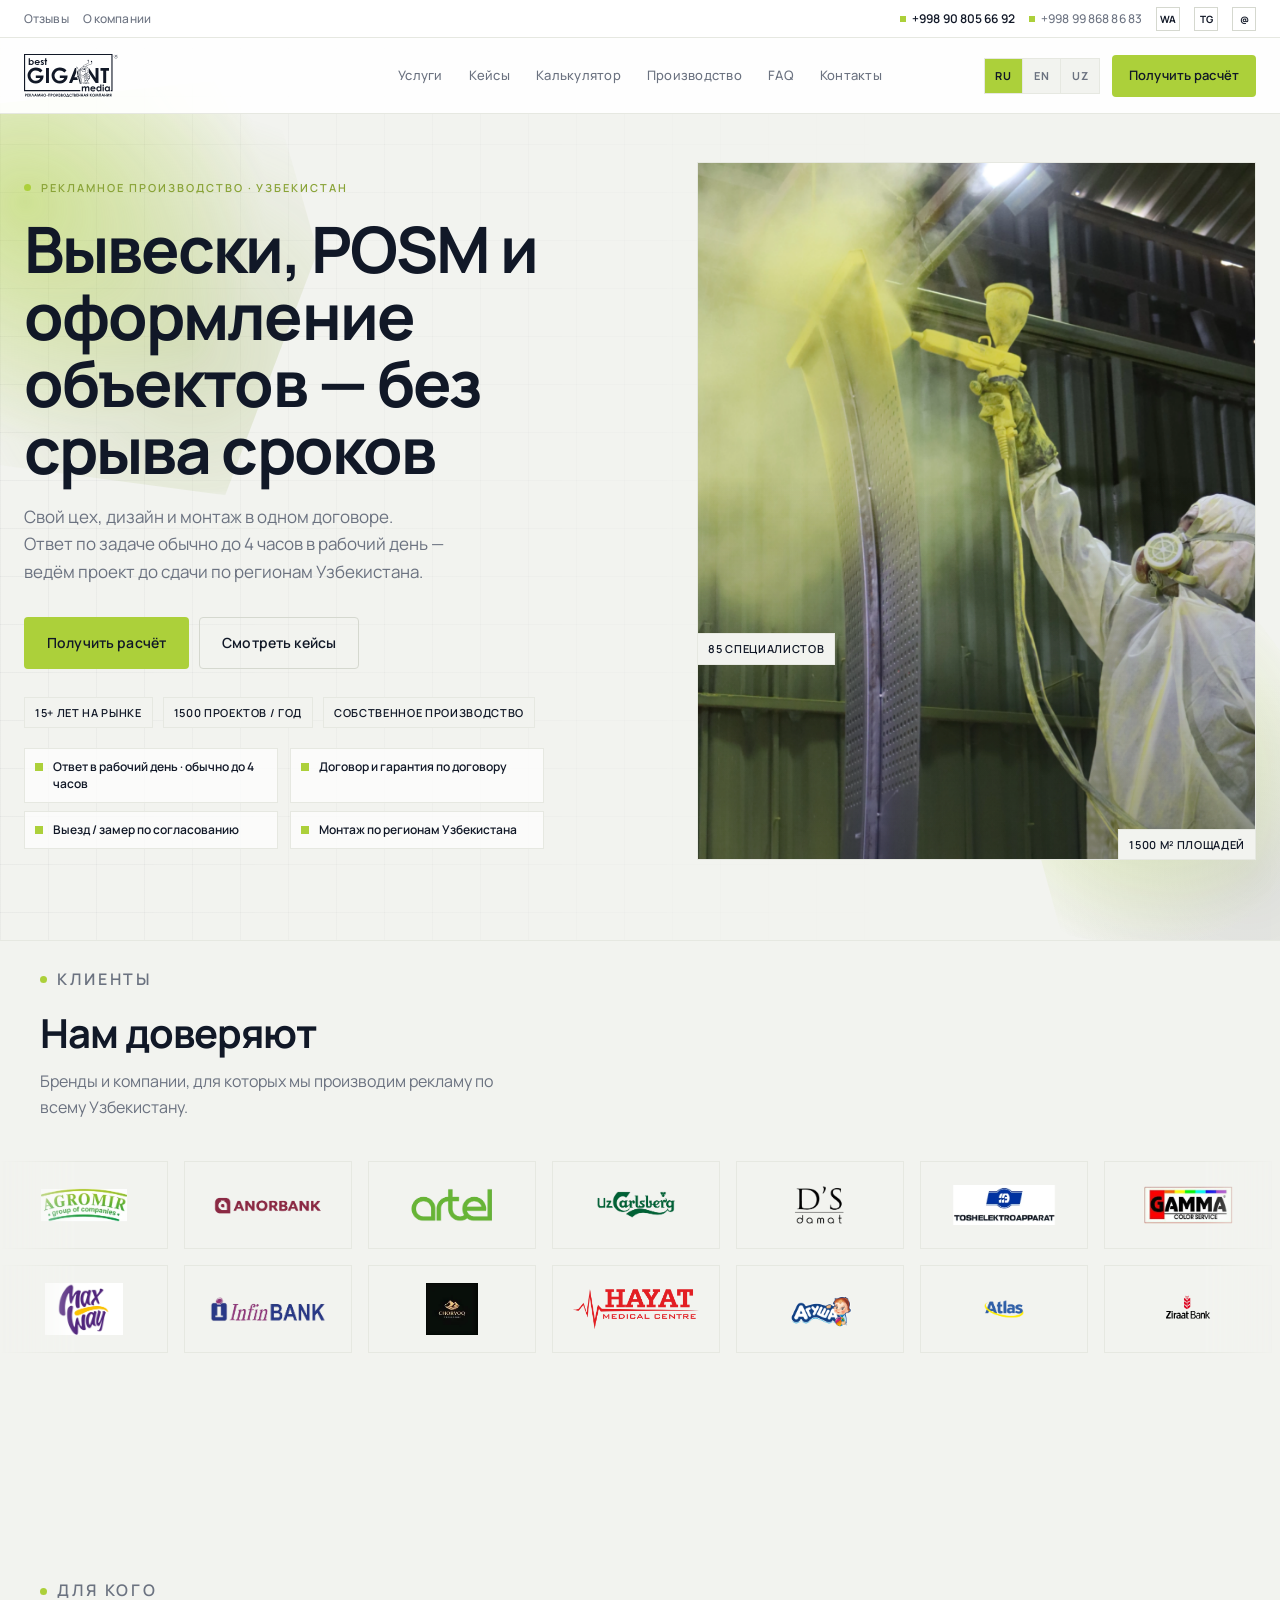
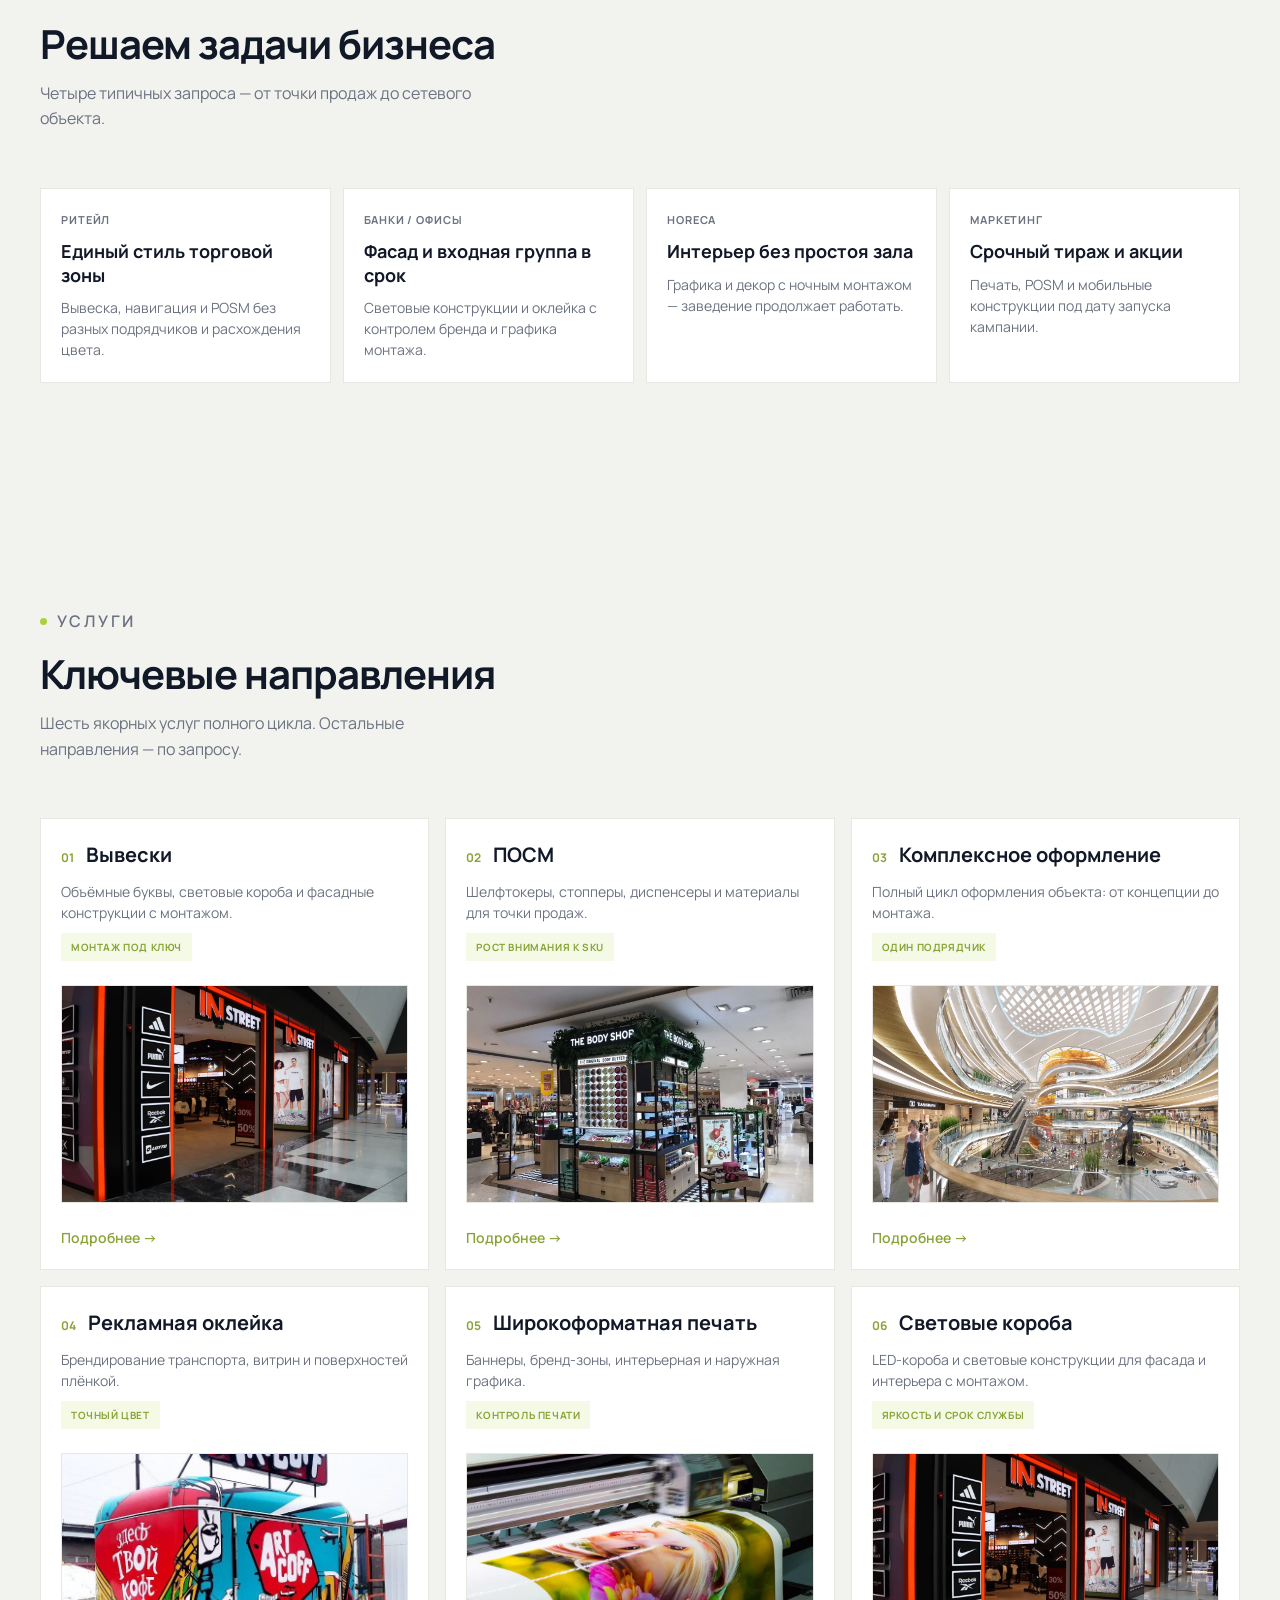
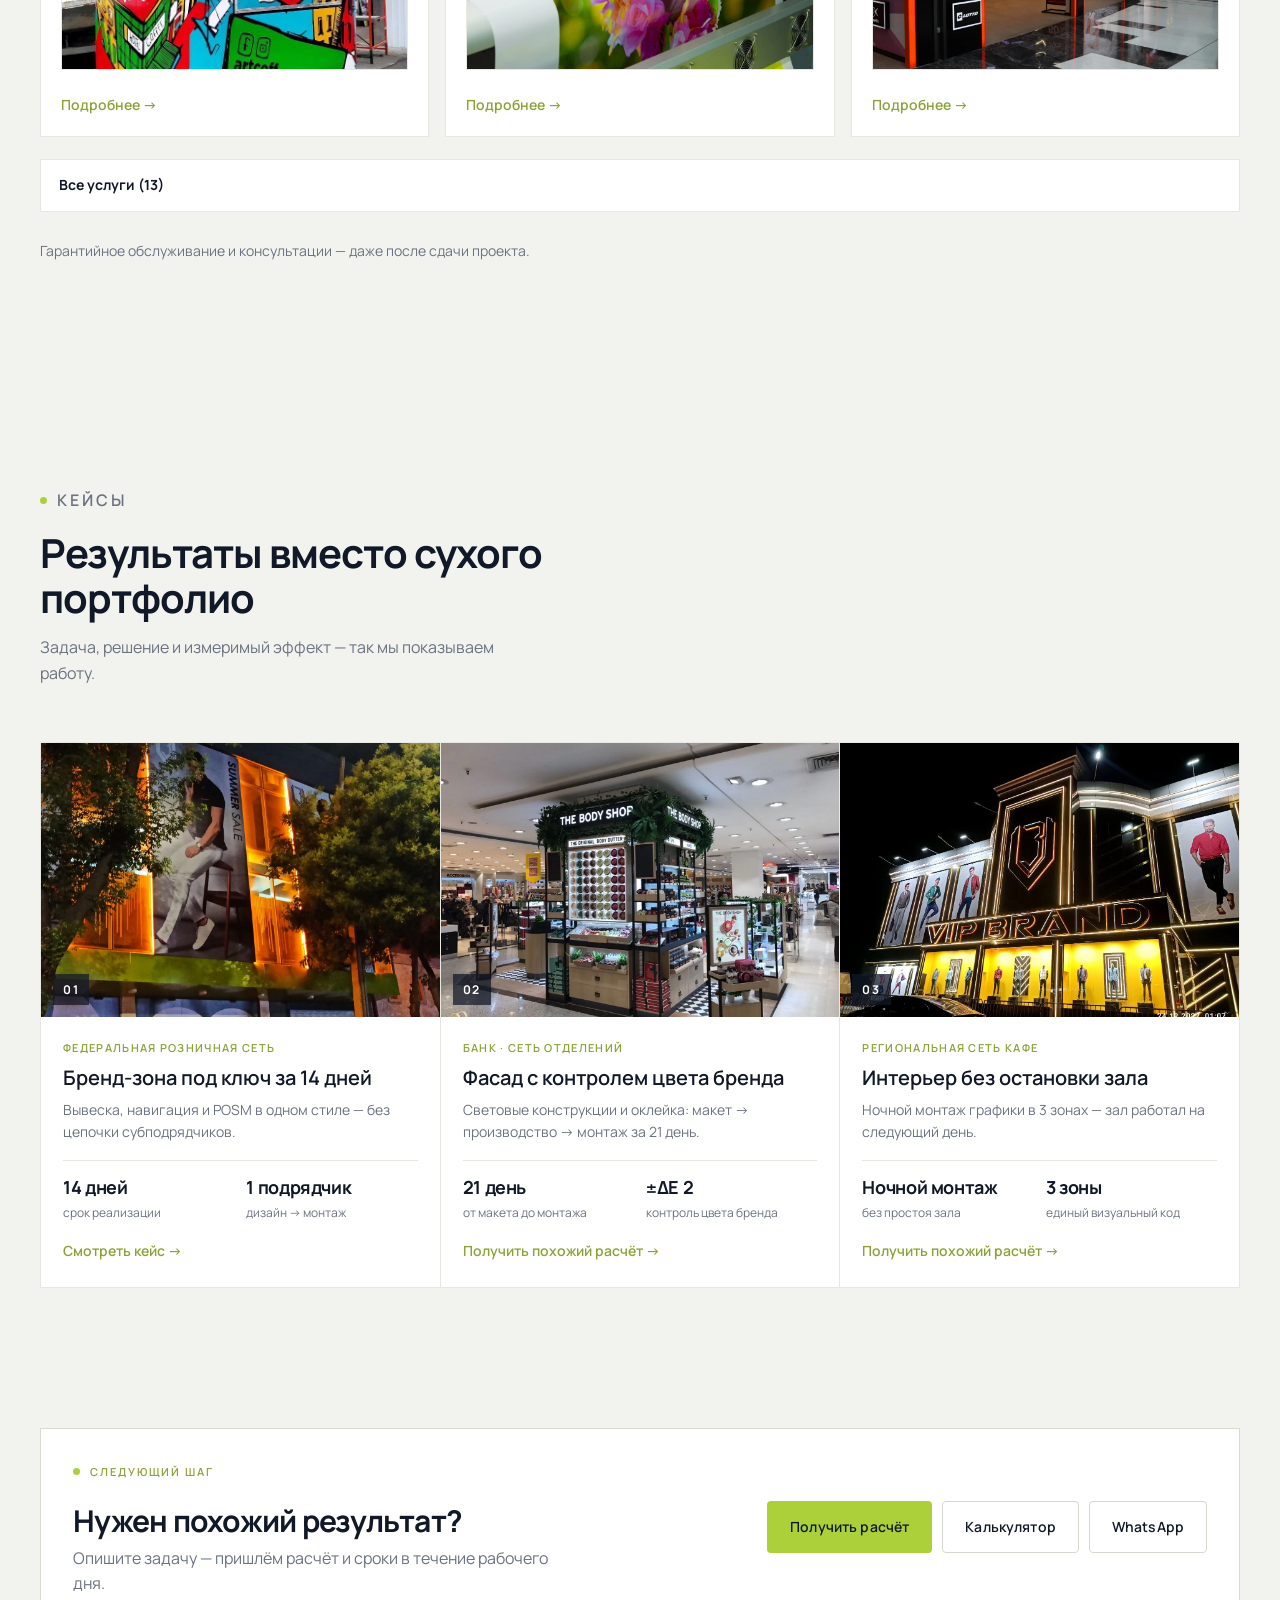
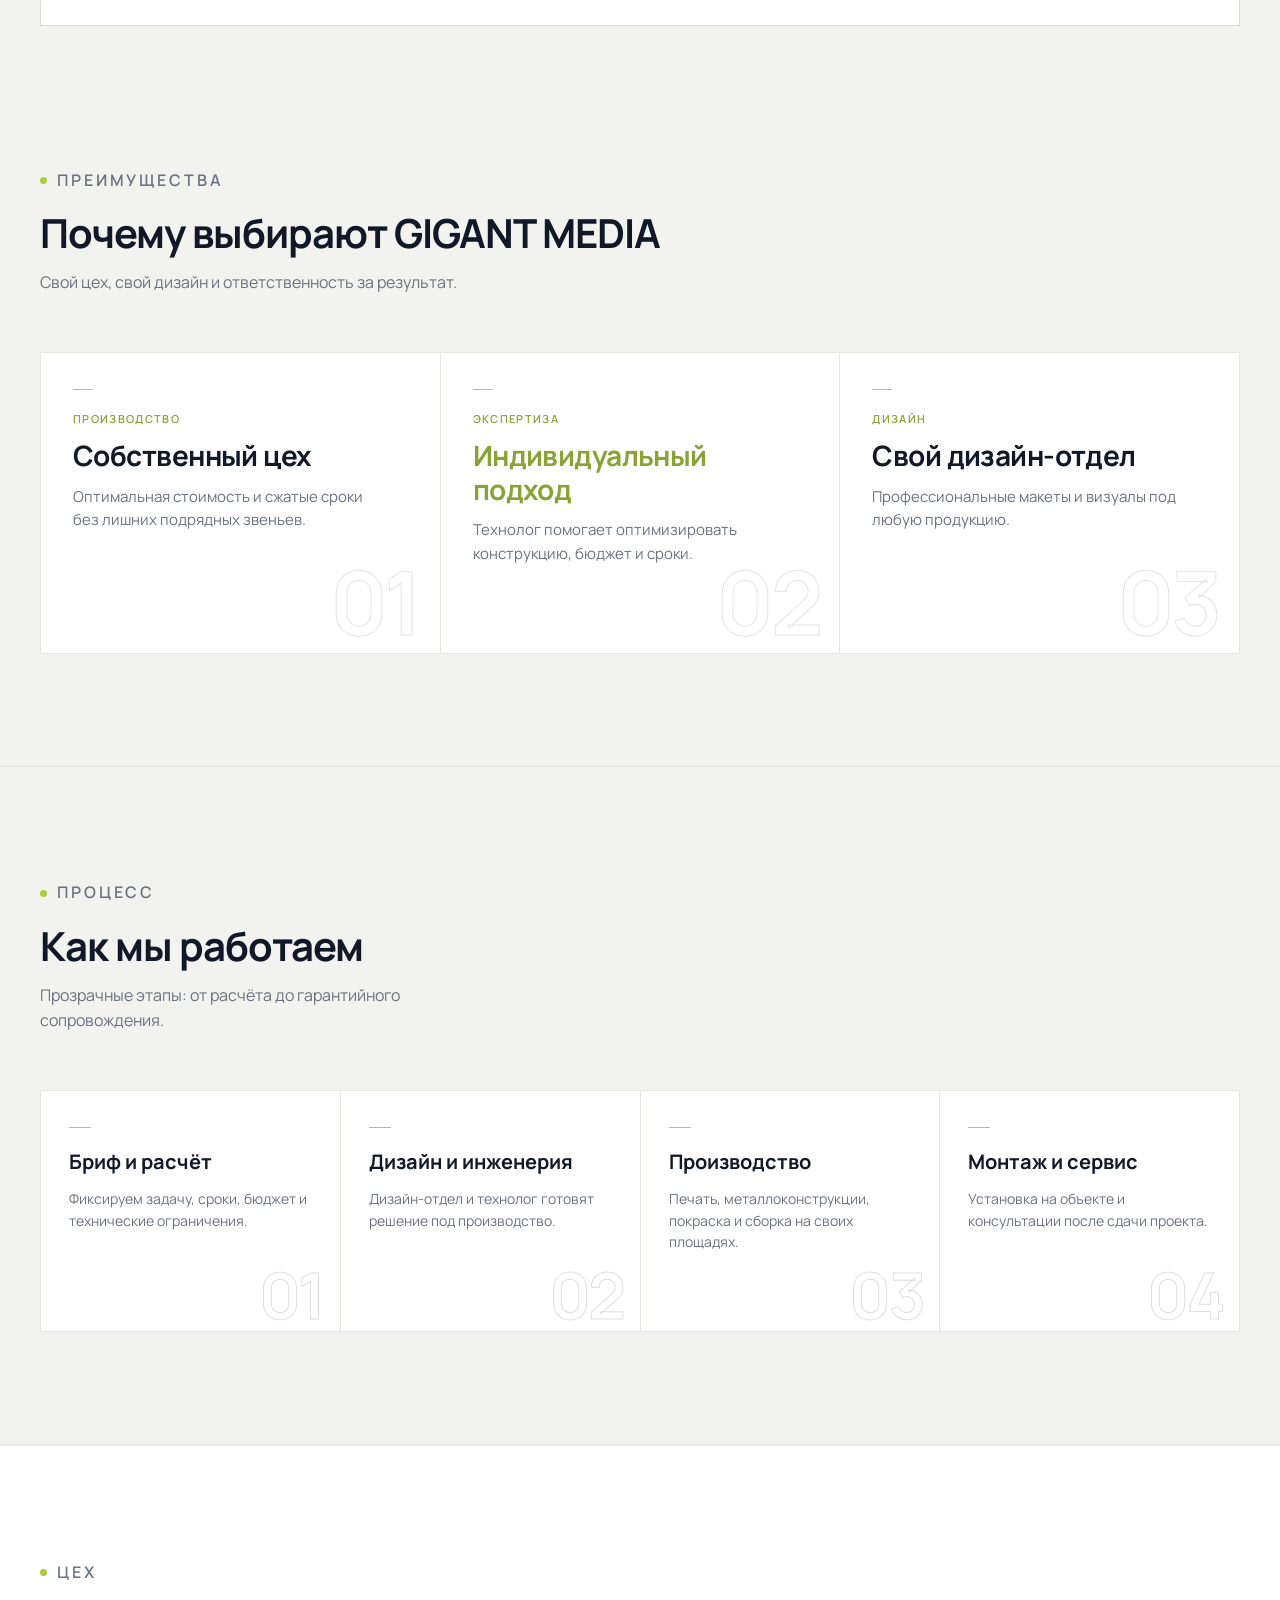
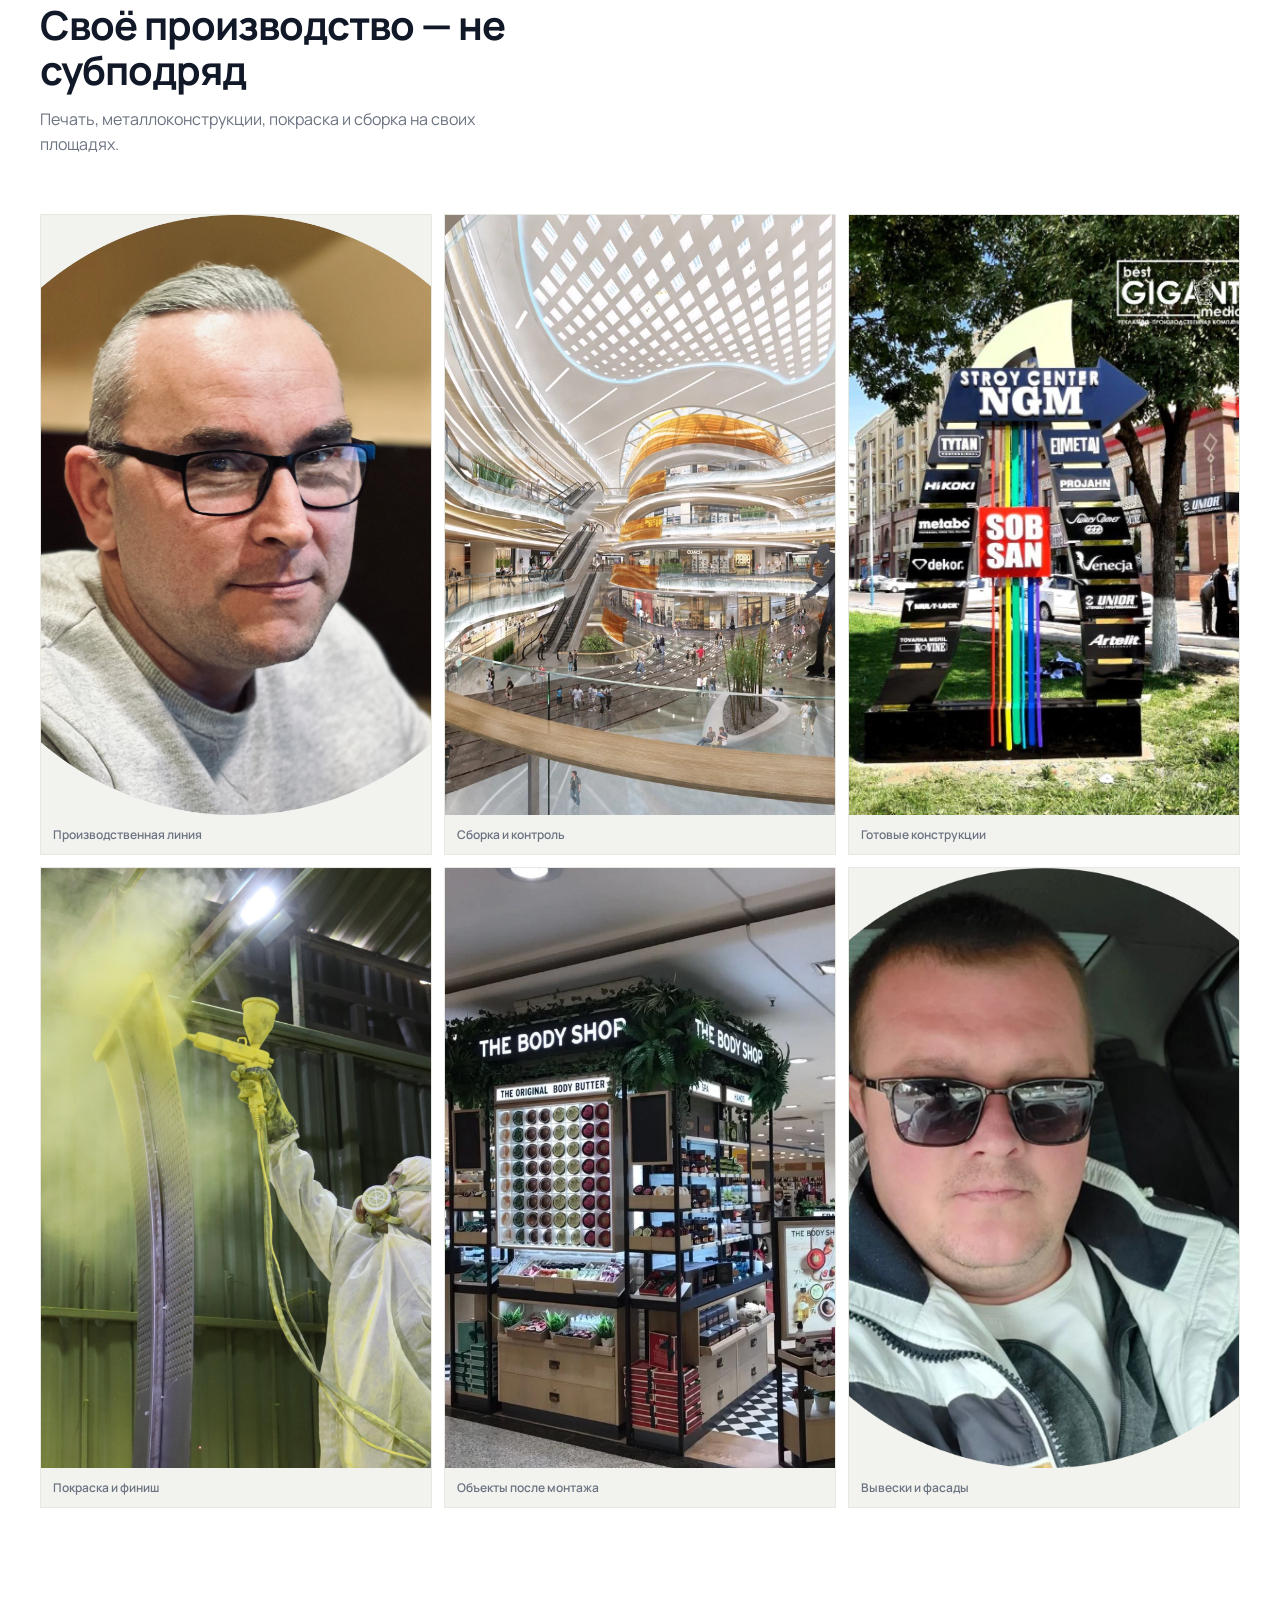
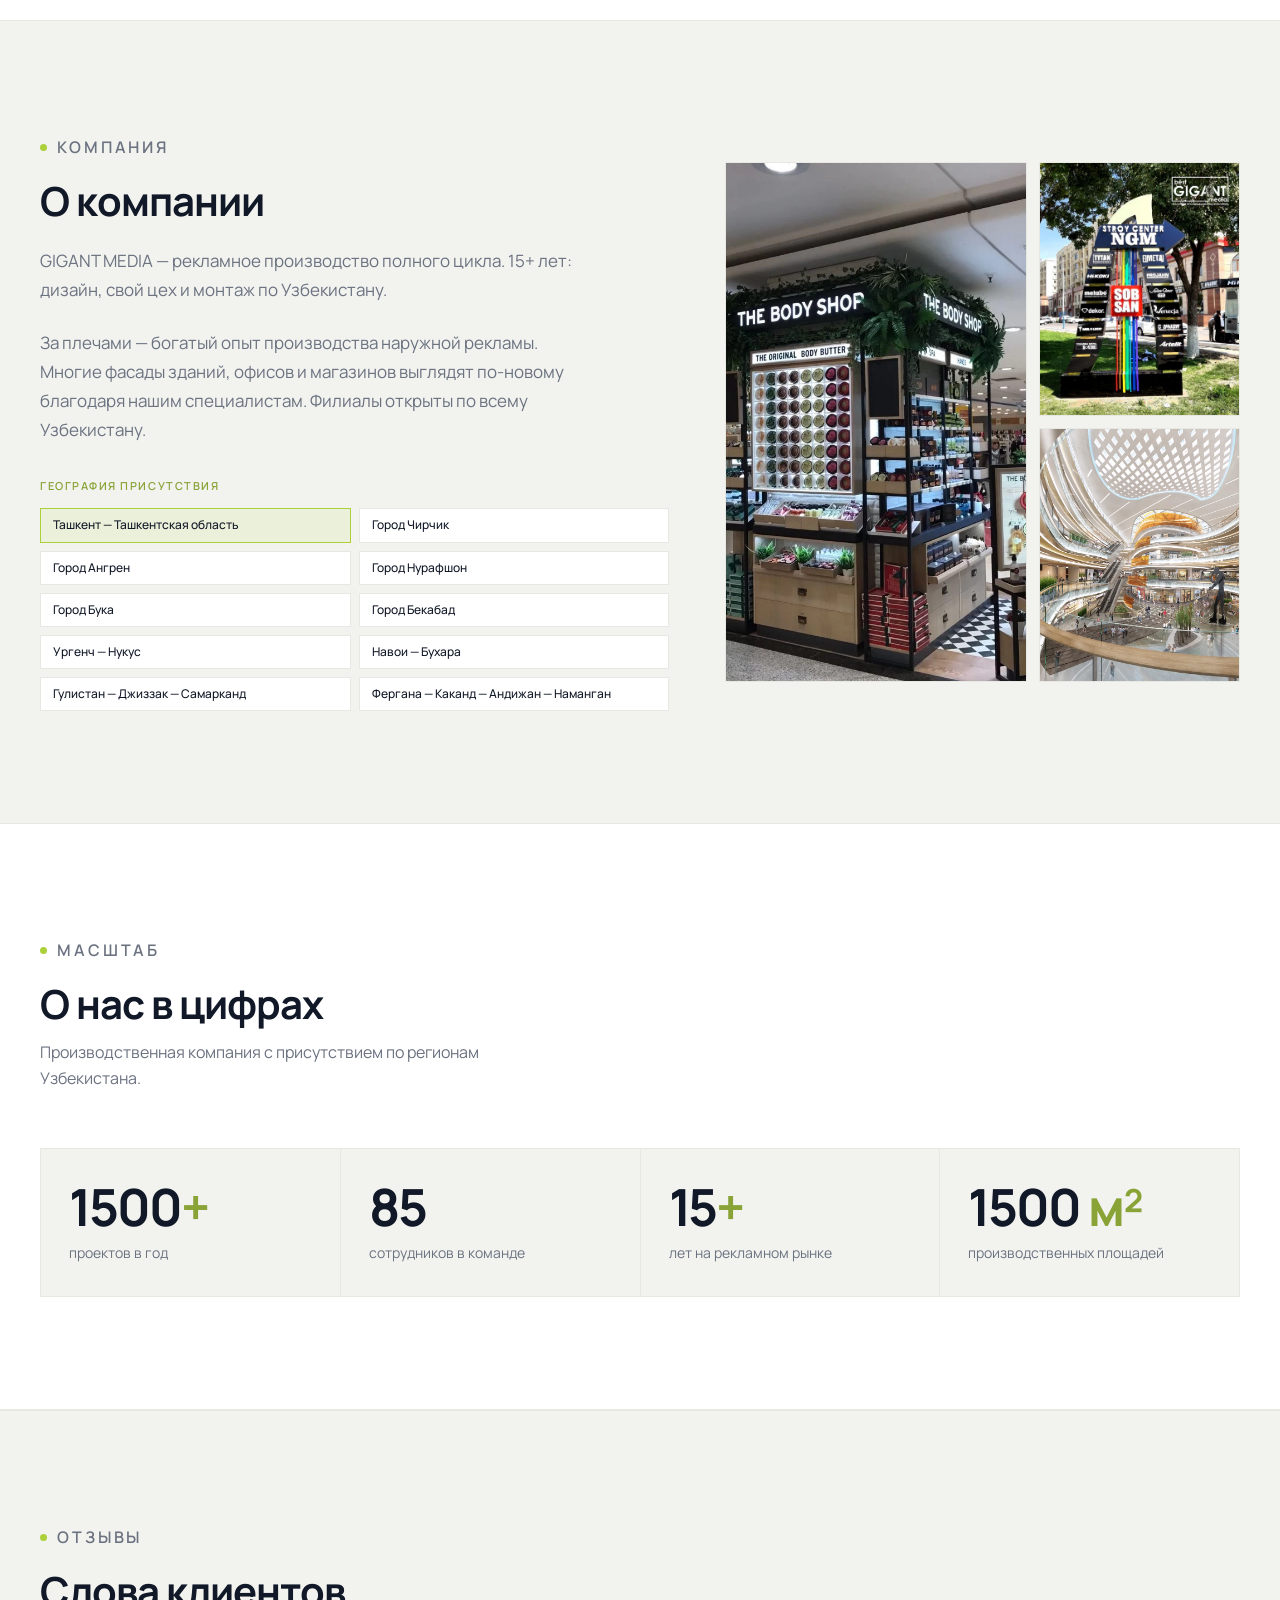
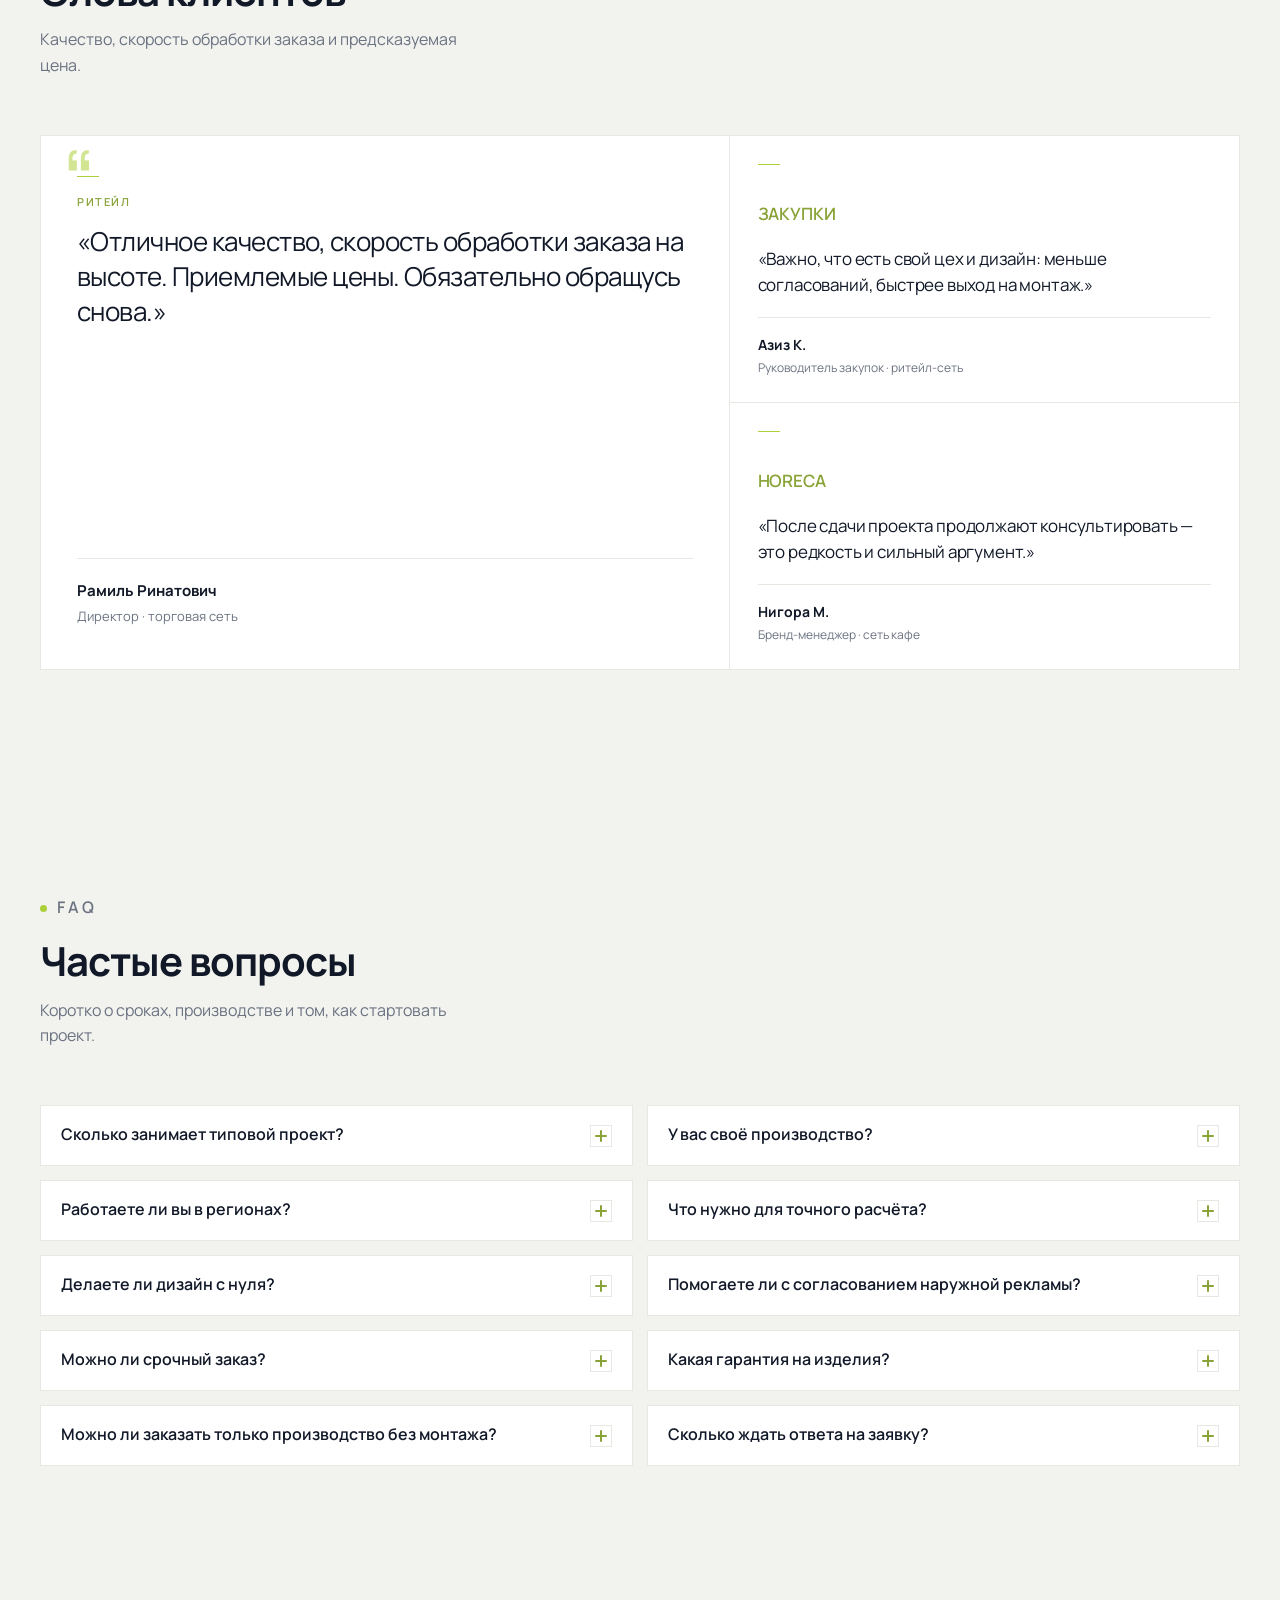
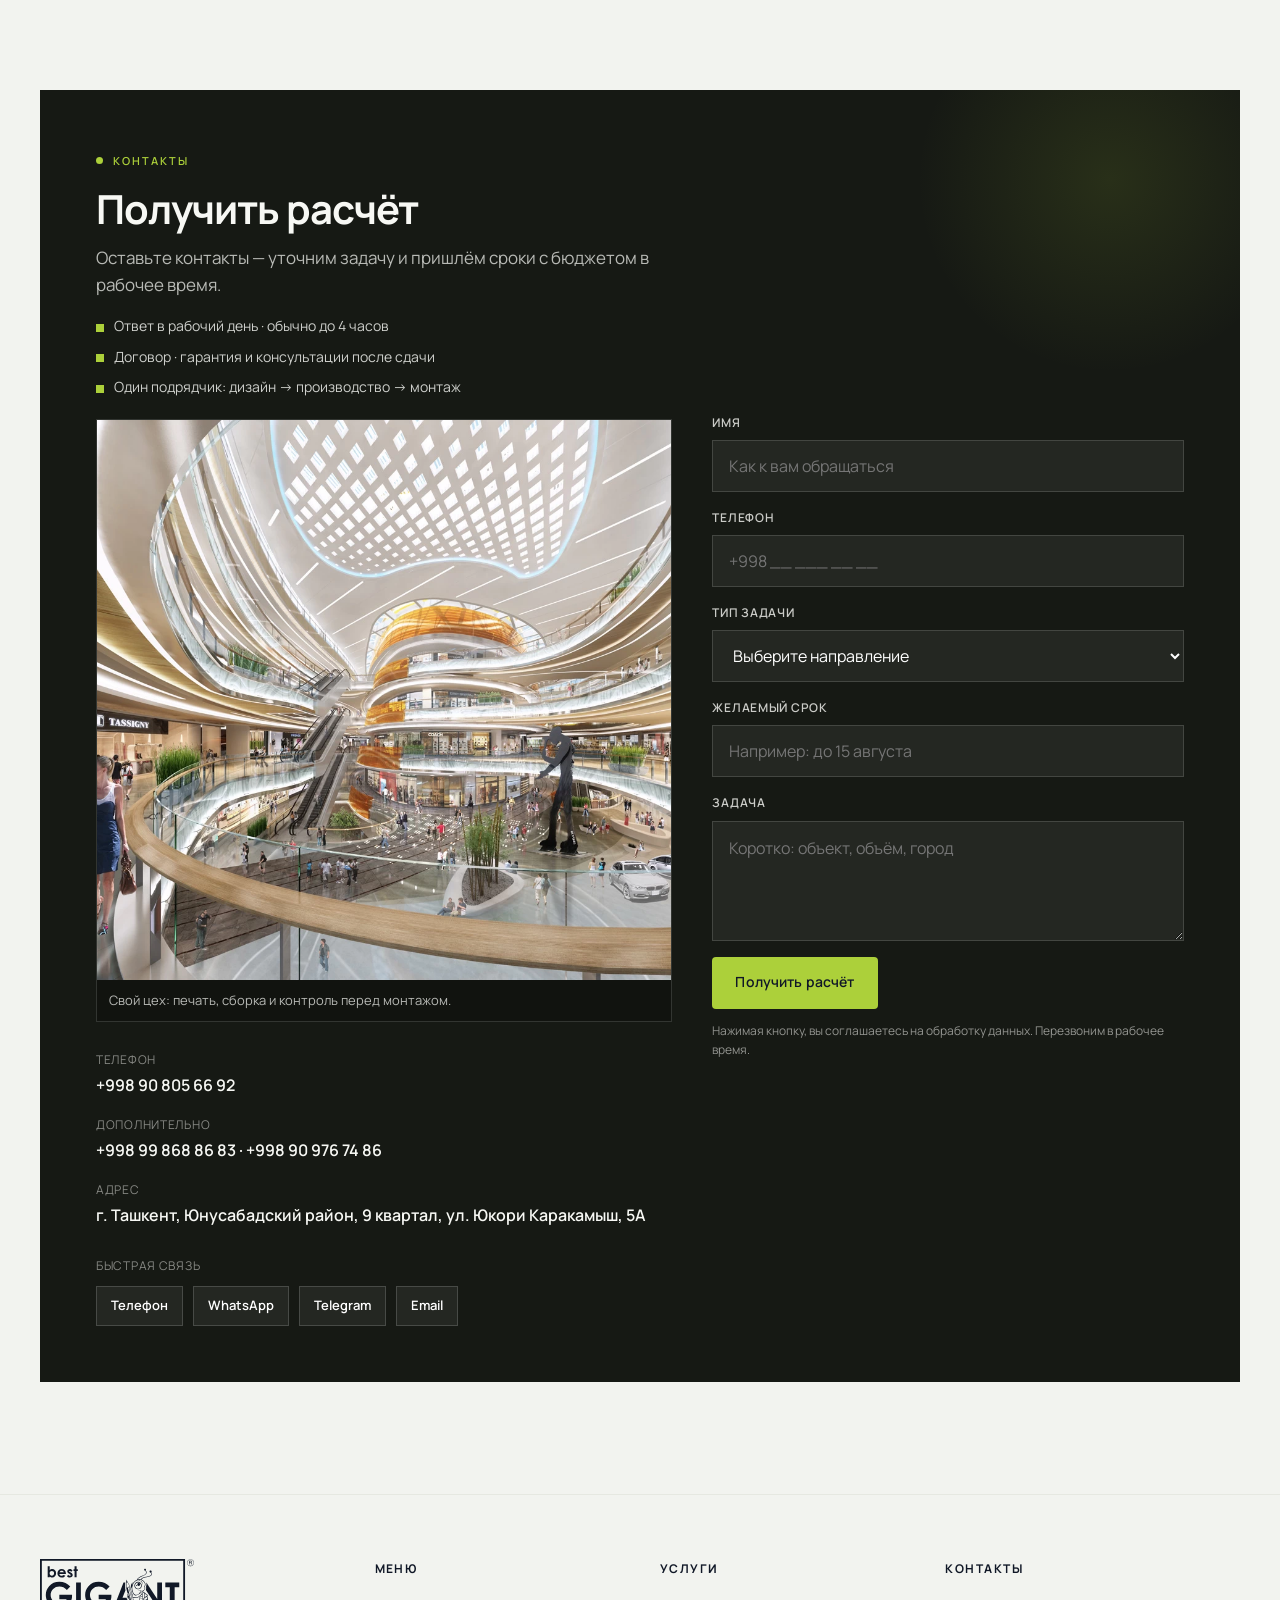
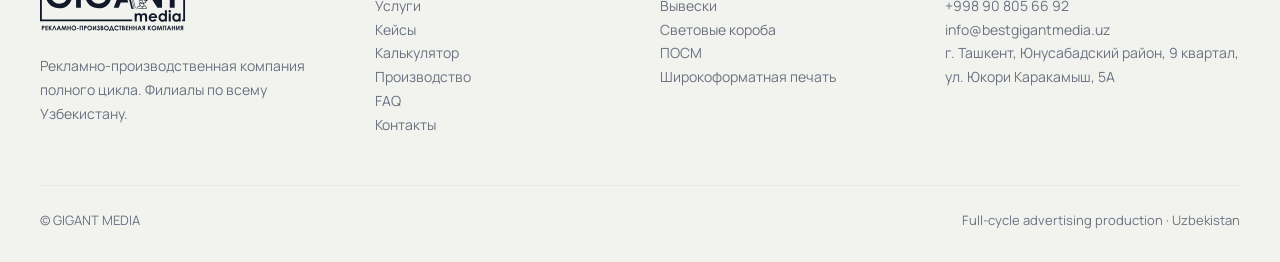
==== commit 99afd8f0: "Add official cost calculator and keep the light brand palette. Ship a standalone calculator page wit" ====
--- a/index.html
+++ b/index.html
@@ -52,6 +52,7 @@
       <nav class="nav" data-i18n-aria="nav.menu">
         <a href="#services" data-i18n="nav.services">Услуги</a>
         <a href="#cases" data-i18n="nav.cases">Кейсы</a>
+        <a href="calculator.html" data-i18n="nav.calc">Калькулятор</a>
         <a href="#advantages" data-i18n="nav.production">Производство</a>
         <a href="#faq" data-i18n="nav.faq">FAQ</a>
         <a href="#contacts" data-i18n="nav.contacts">Контакты</a>
@@ -349,6 +350,7 @@
           </div>
           <div class="funnel-cta__actions">
             <a class="btn btn--primary" href="#contacts" data-i18n="midCta.1.cta">Получить расчёт</a>
+            <a class="btn btn--secondary" href="calculator.html" data-i18n="nav.calc">Калькулятор</a>
             <a class="btn btn--secondary" href="https://wa.me/998908056692" target="_blank" rel="noopener" data-i18n="contacts.whatsapp">WhatsApp</a>
           </div>
         </div>
@@ -689,6 +691,7 @@
         <p>
           <a href="#services" data-i18n="nav.services"></a><br />
           <a href="#cases" data-i18n="nav.cases"></a><br />
+          <a href="calculator.html" data-i18n="nav.calc"></a><br />
           <a href="#advantages" data-i18n="nav.production"></a><br />
           <a href="#faq" data-i18n="nav.faq"></a><br />
           <a href="#contacts" data-i18n="nav.contacts"></a>
--- a/css/tokens.css
+++ b/css/tokens.css
@@ -62,3 +62,7 @@
     --chrome-h: calc(var(--topbar-h) + var(--header-h));
   }
 }
+
+body.no-topbar {
+  --topbar-h: 0px;
+}
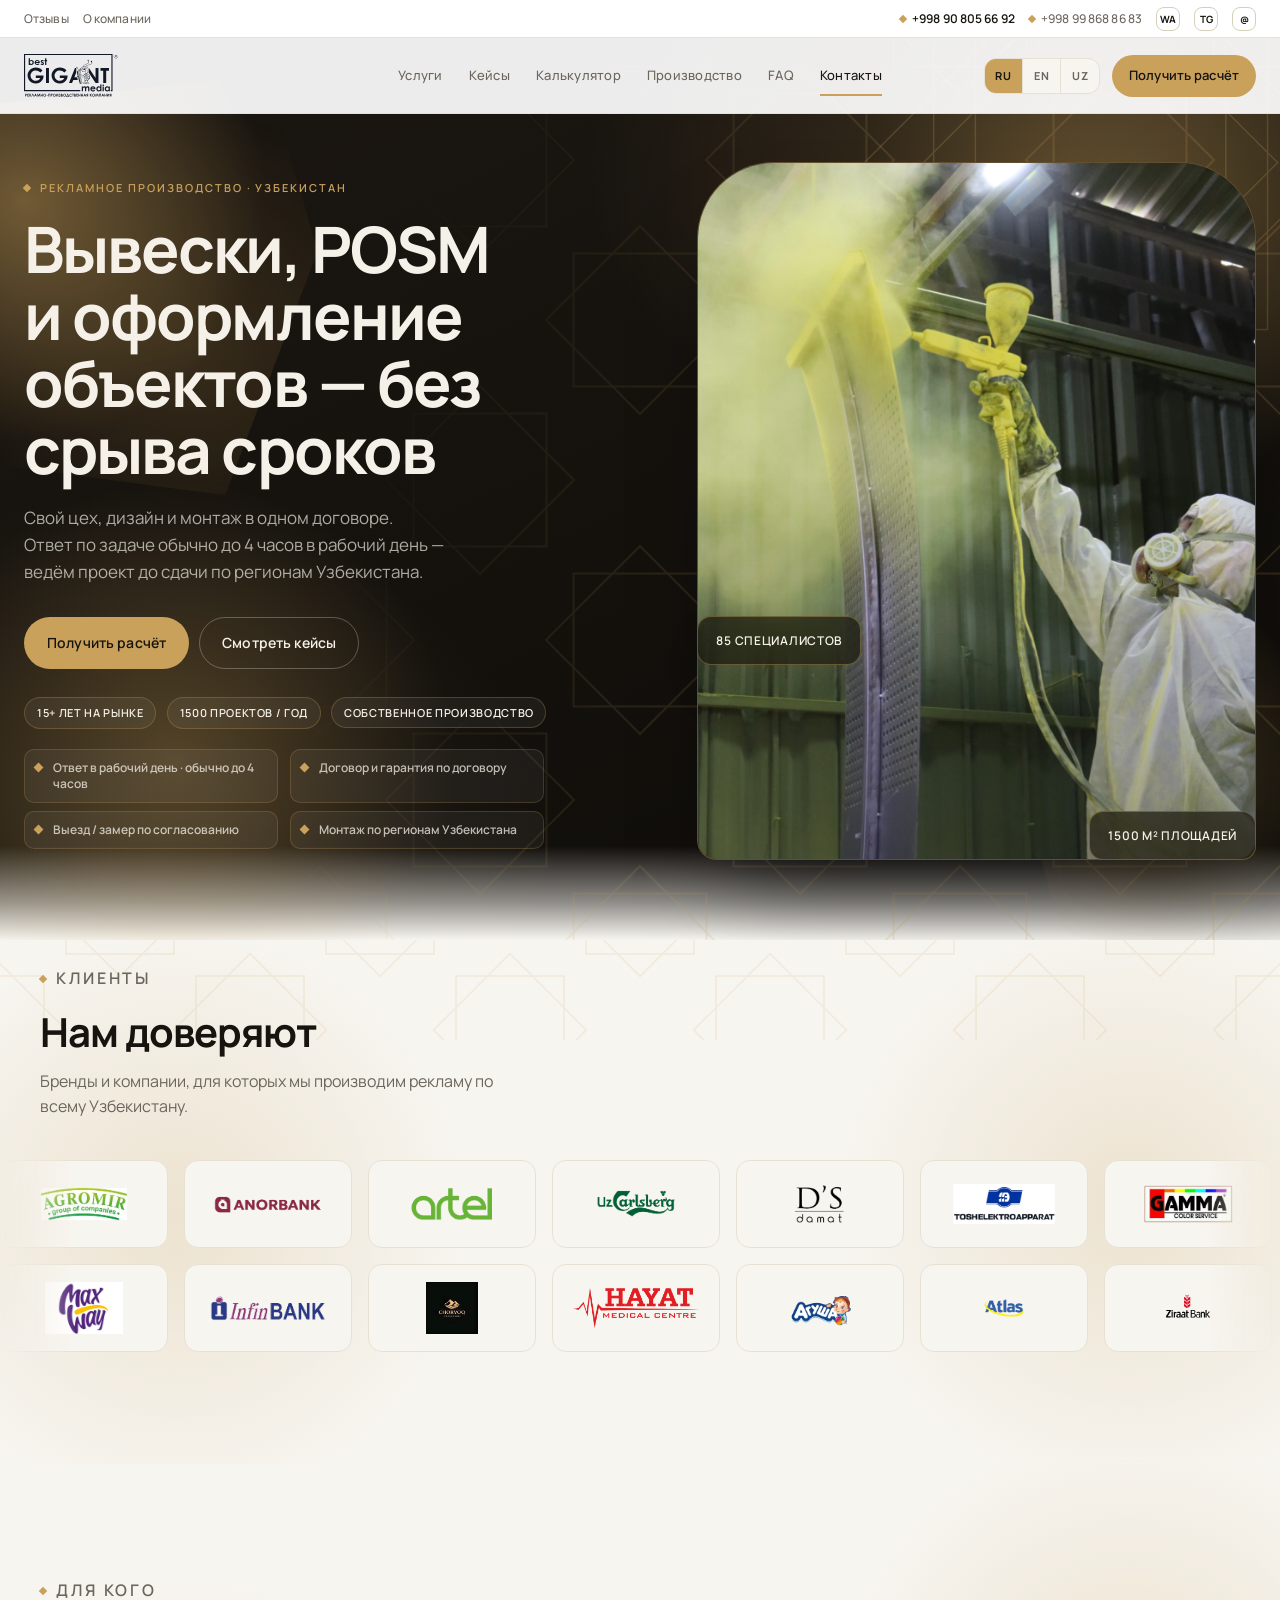
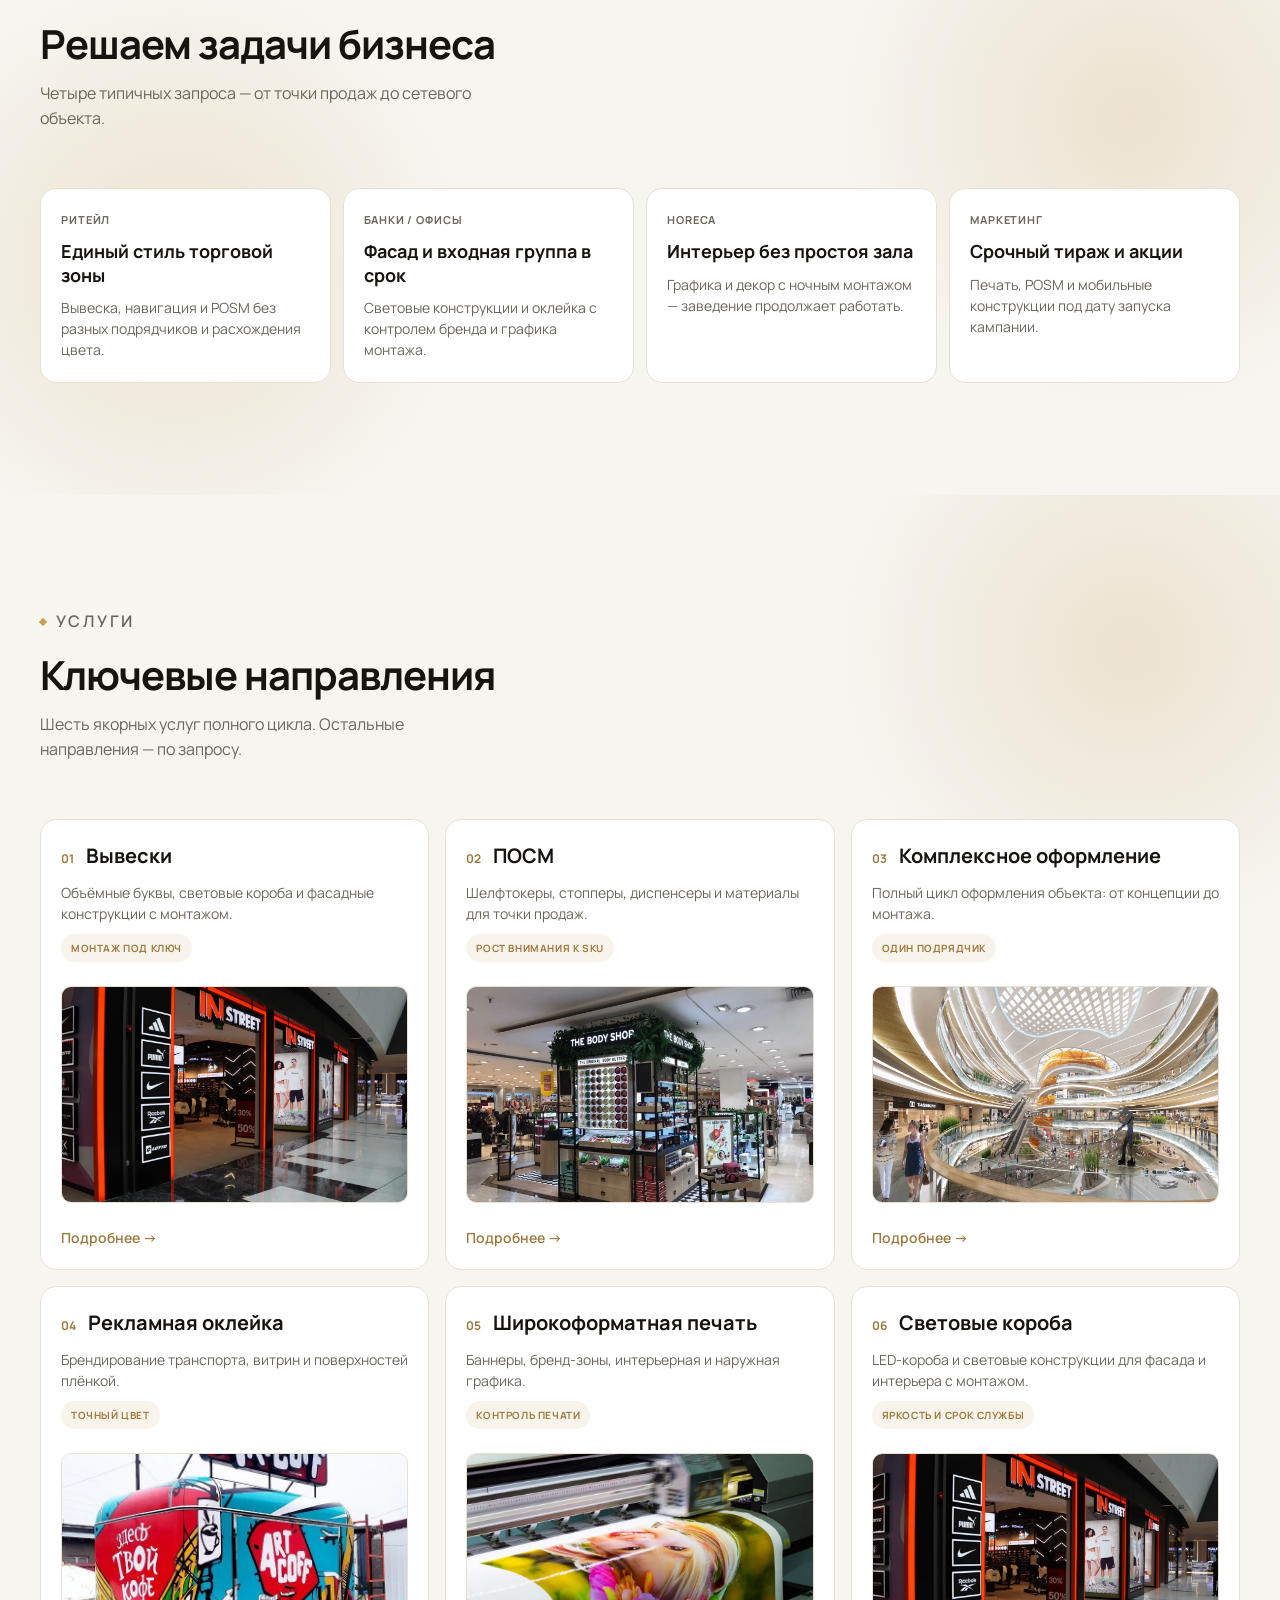
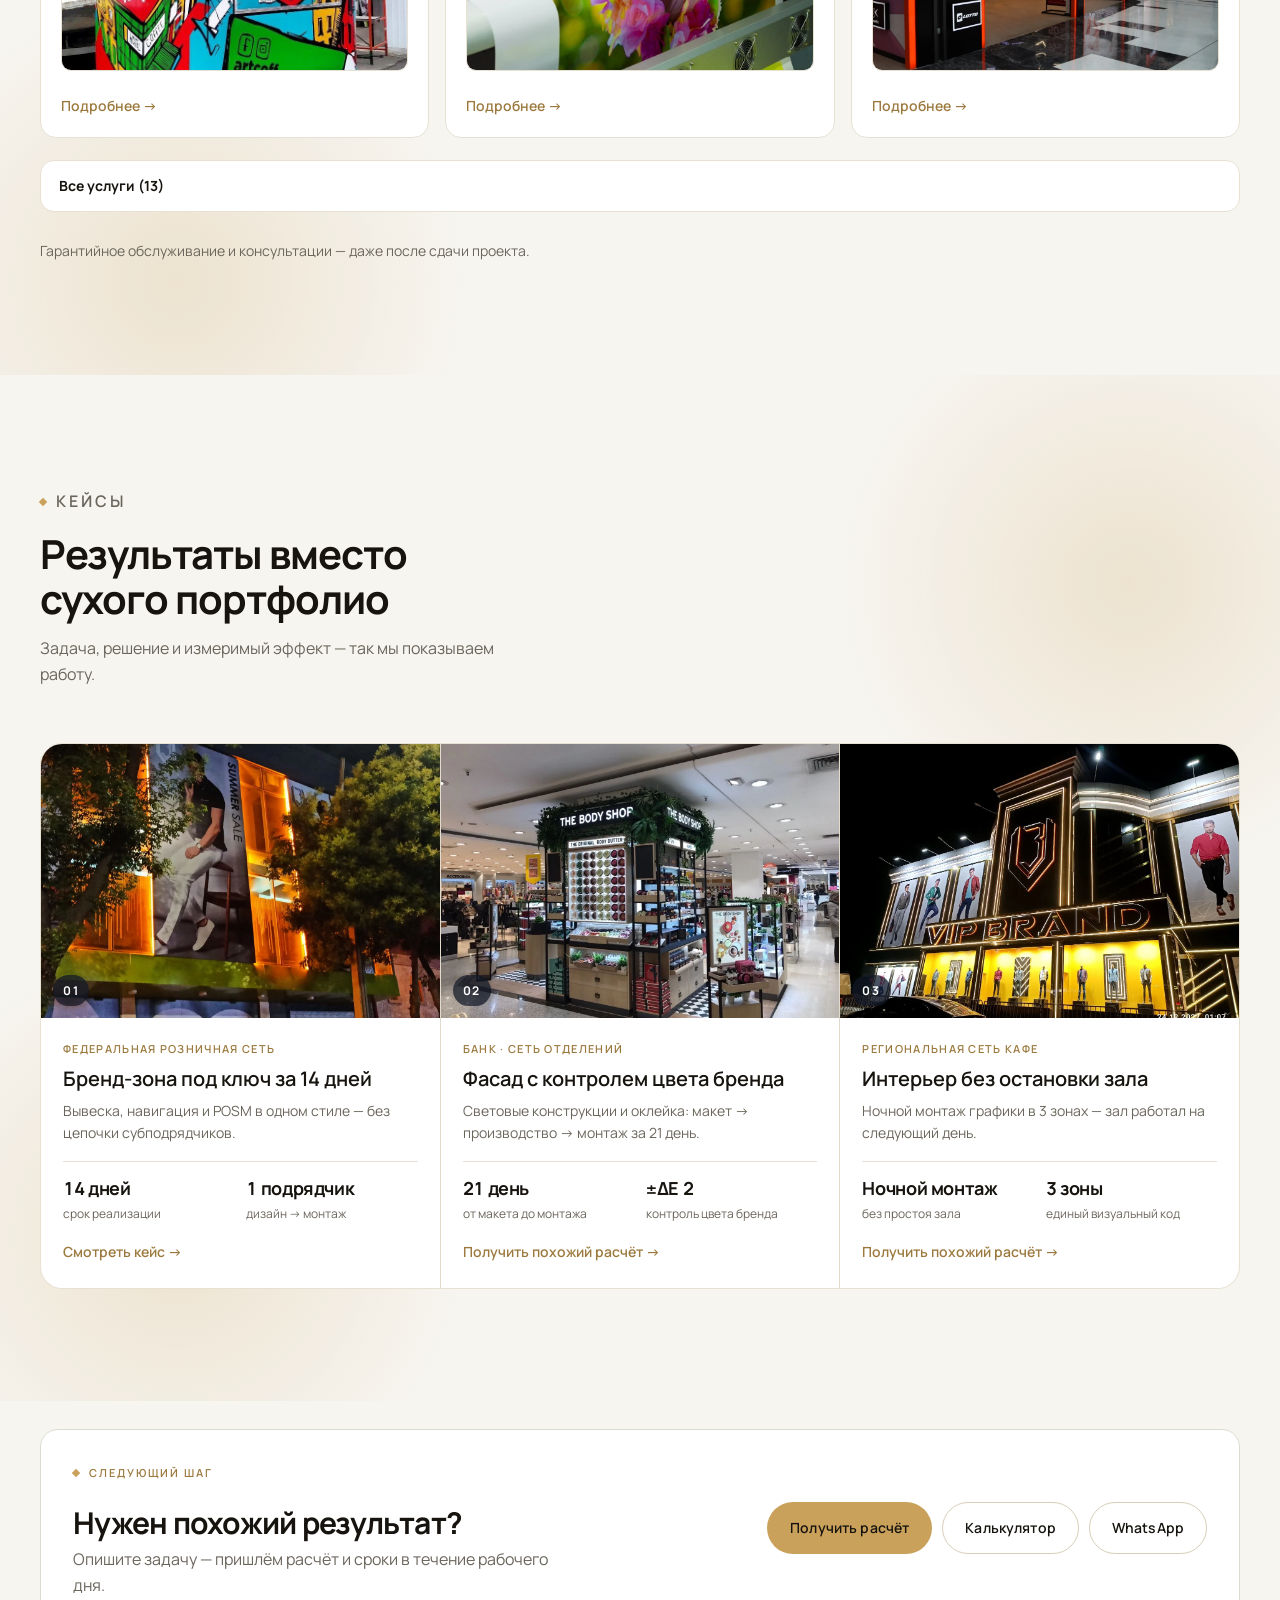
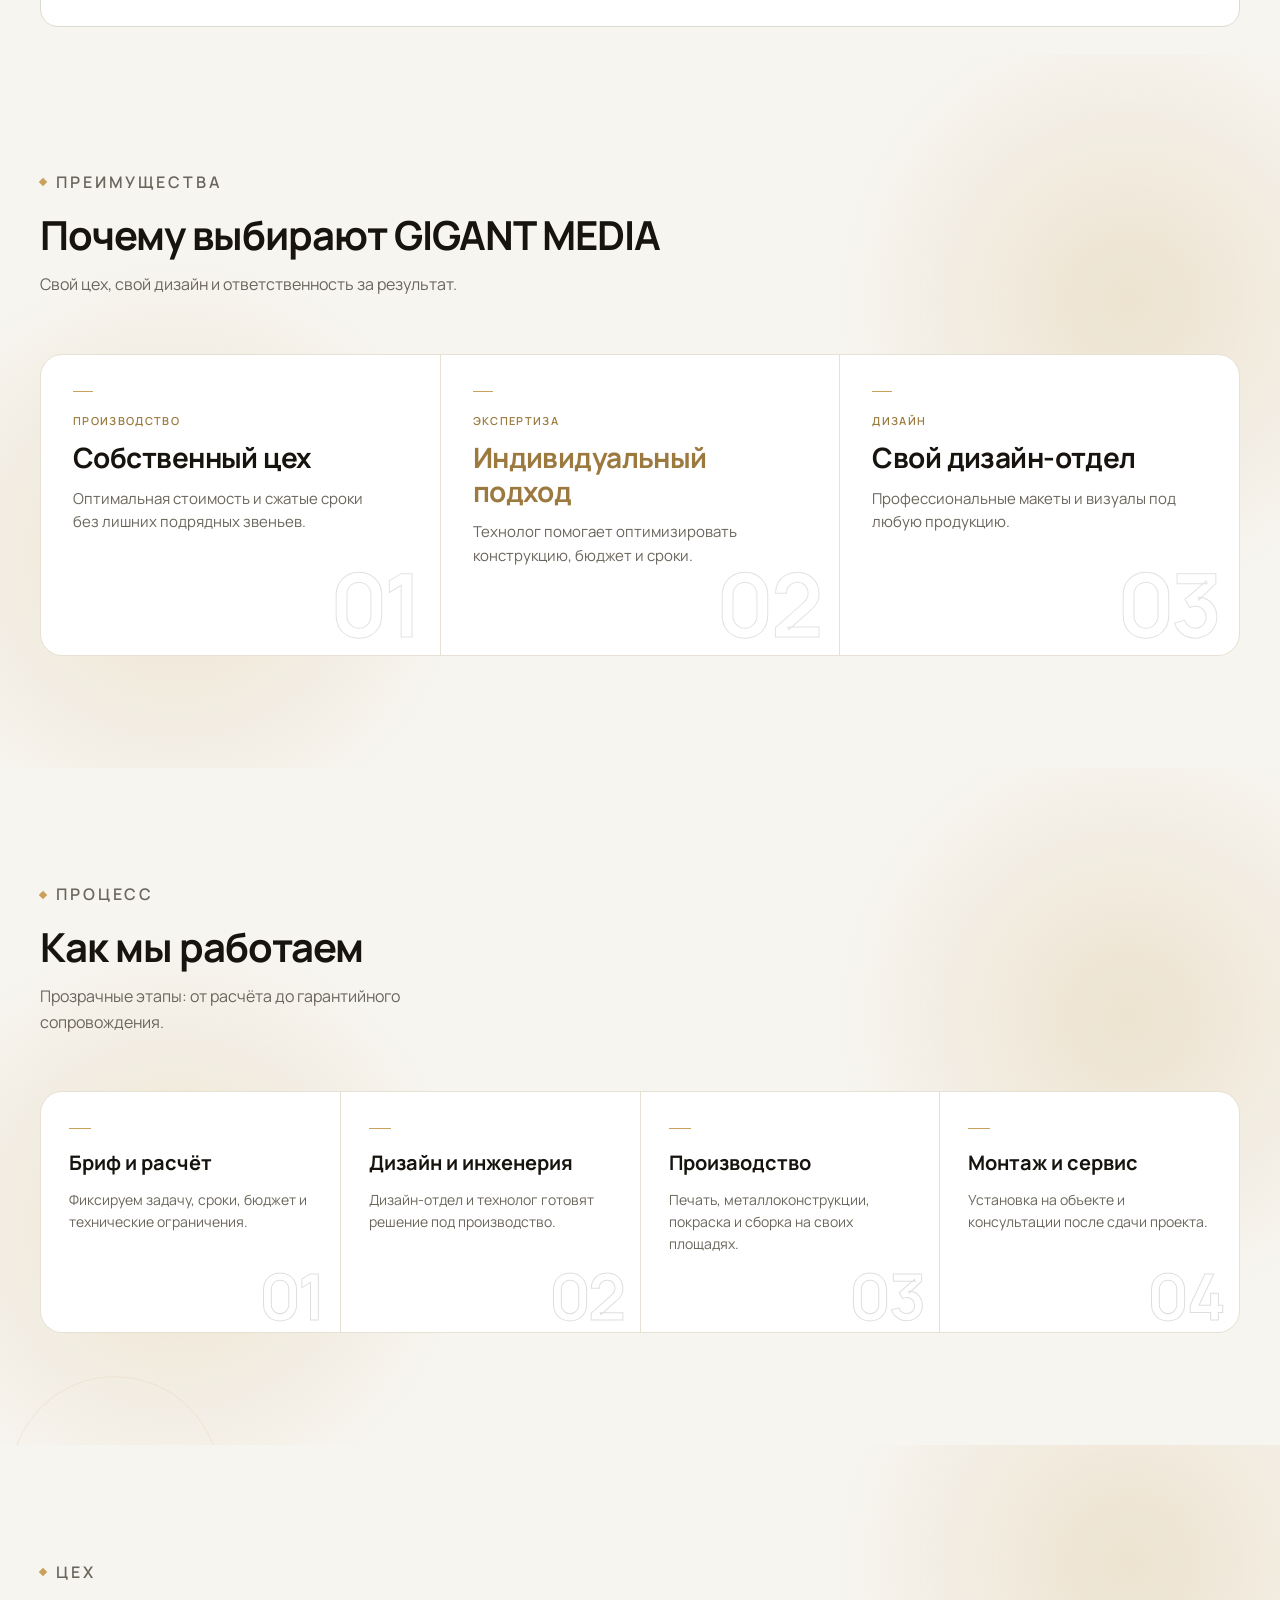
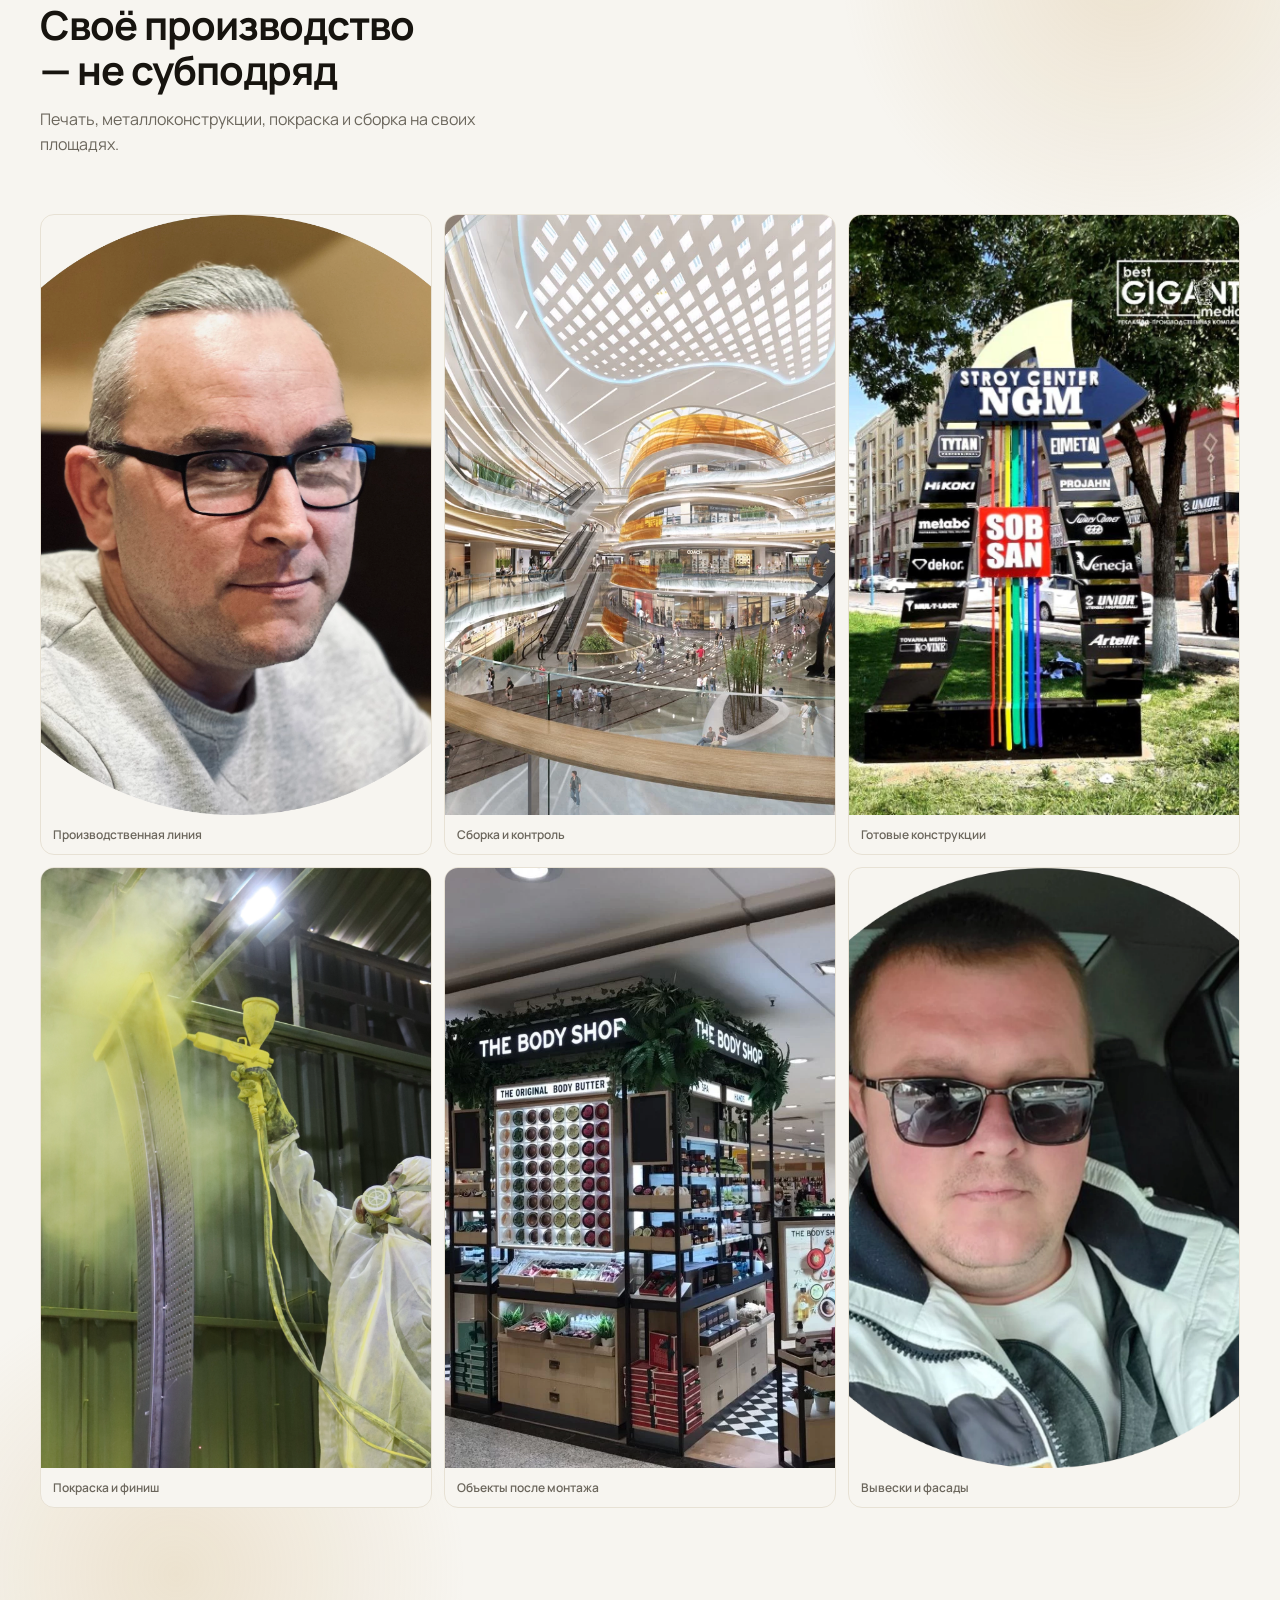
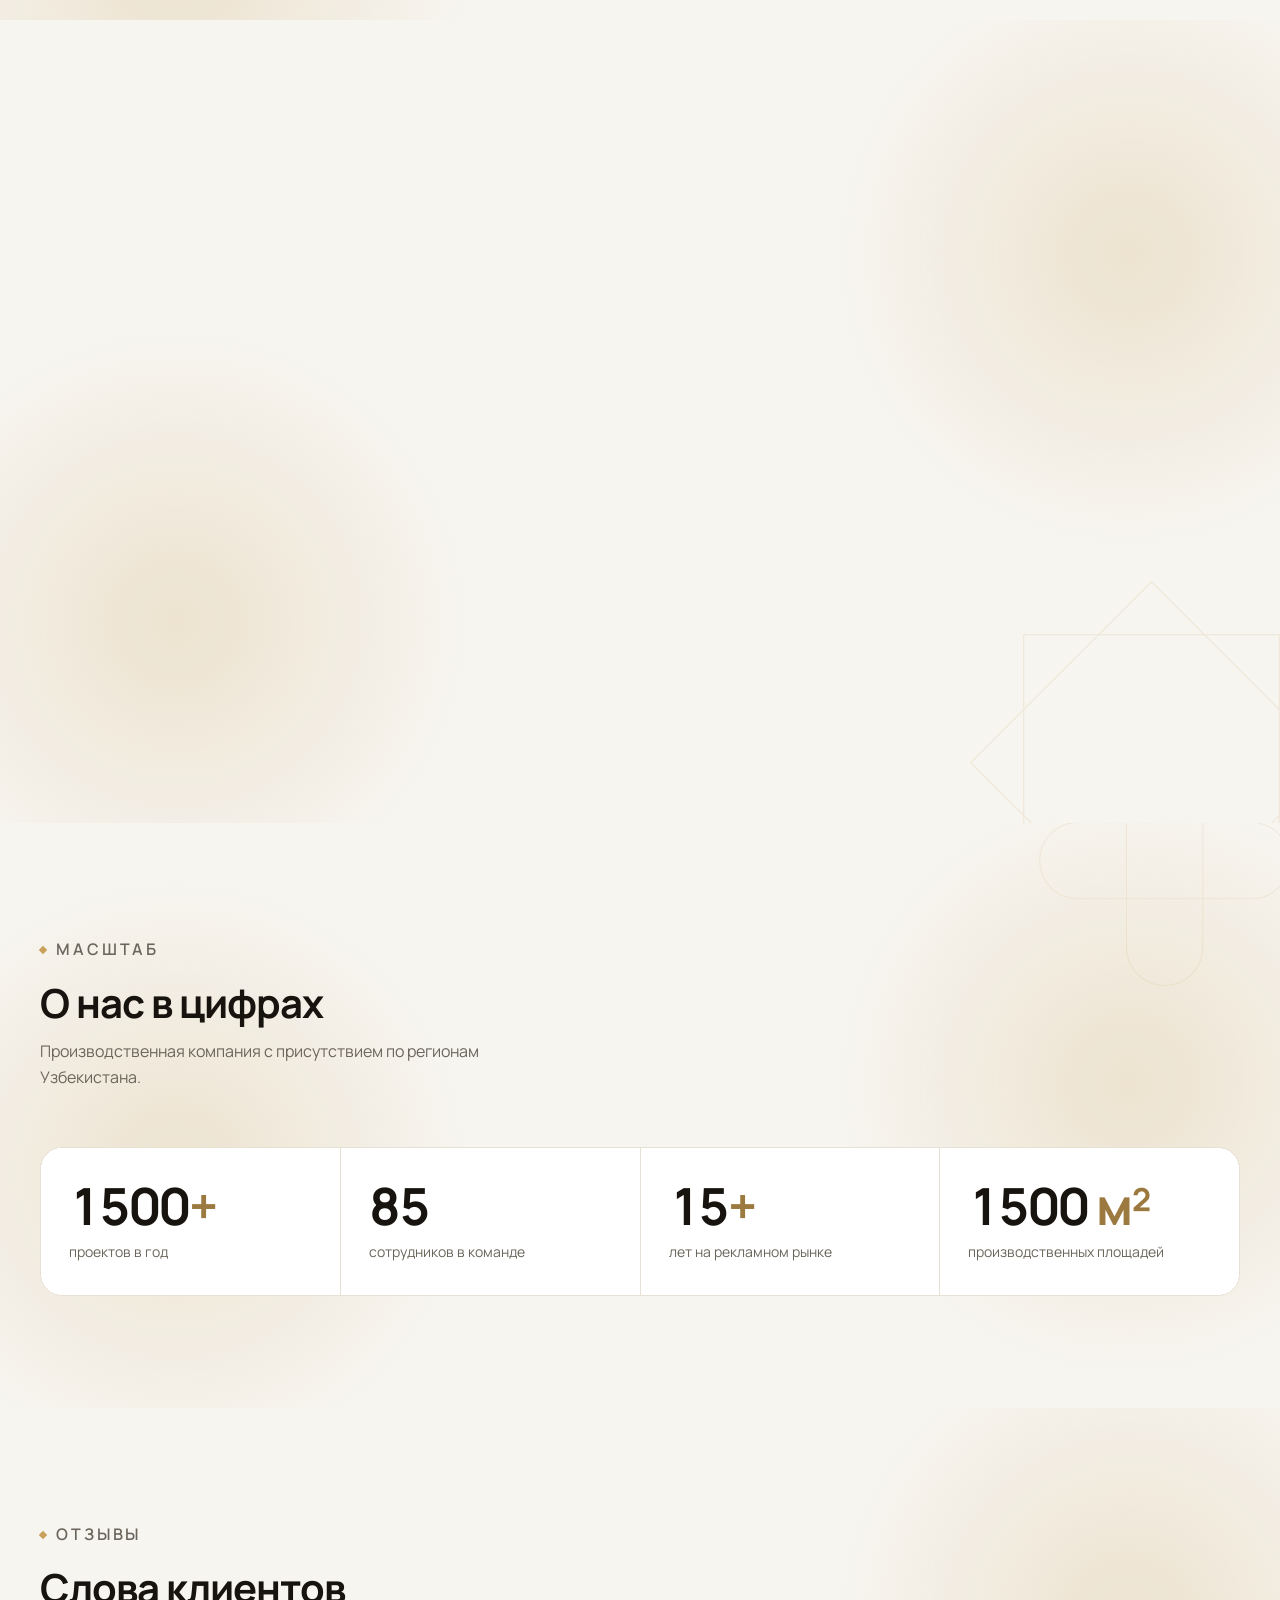
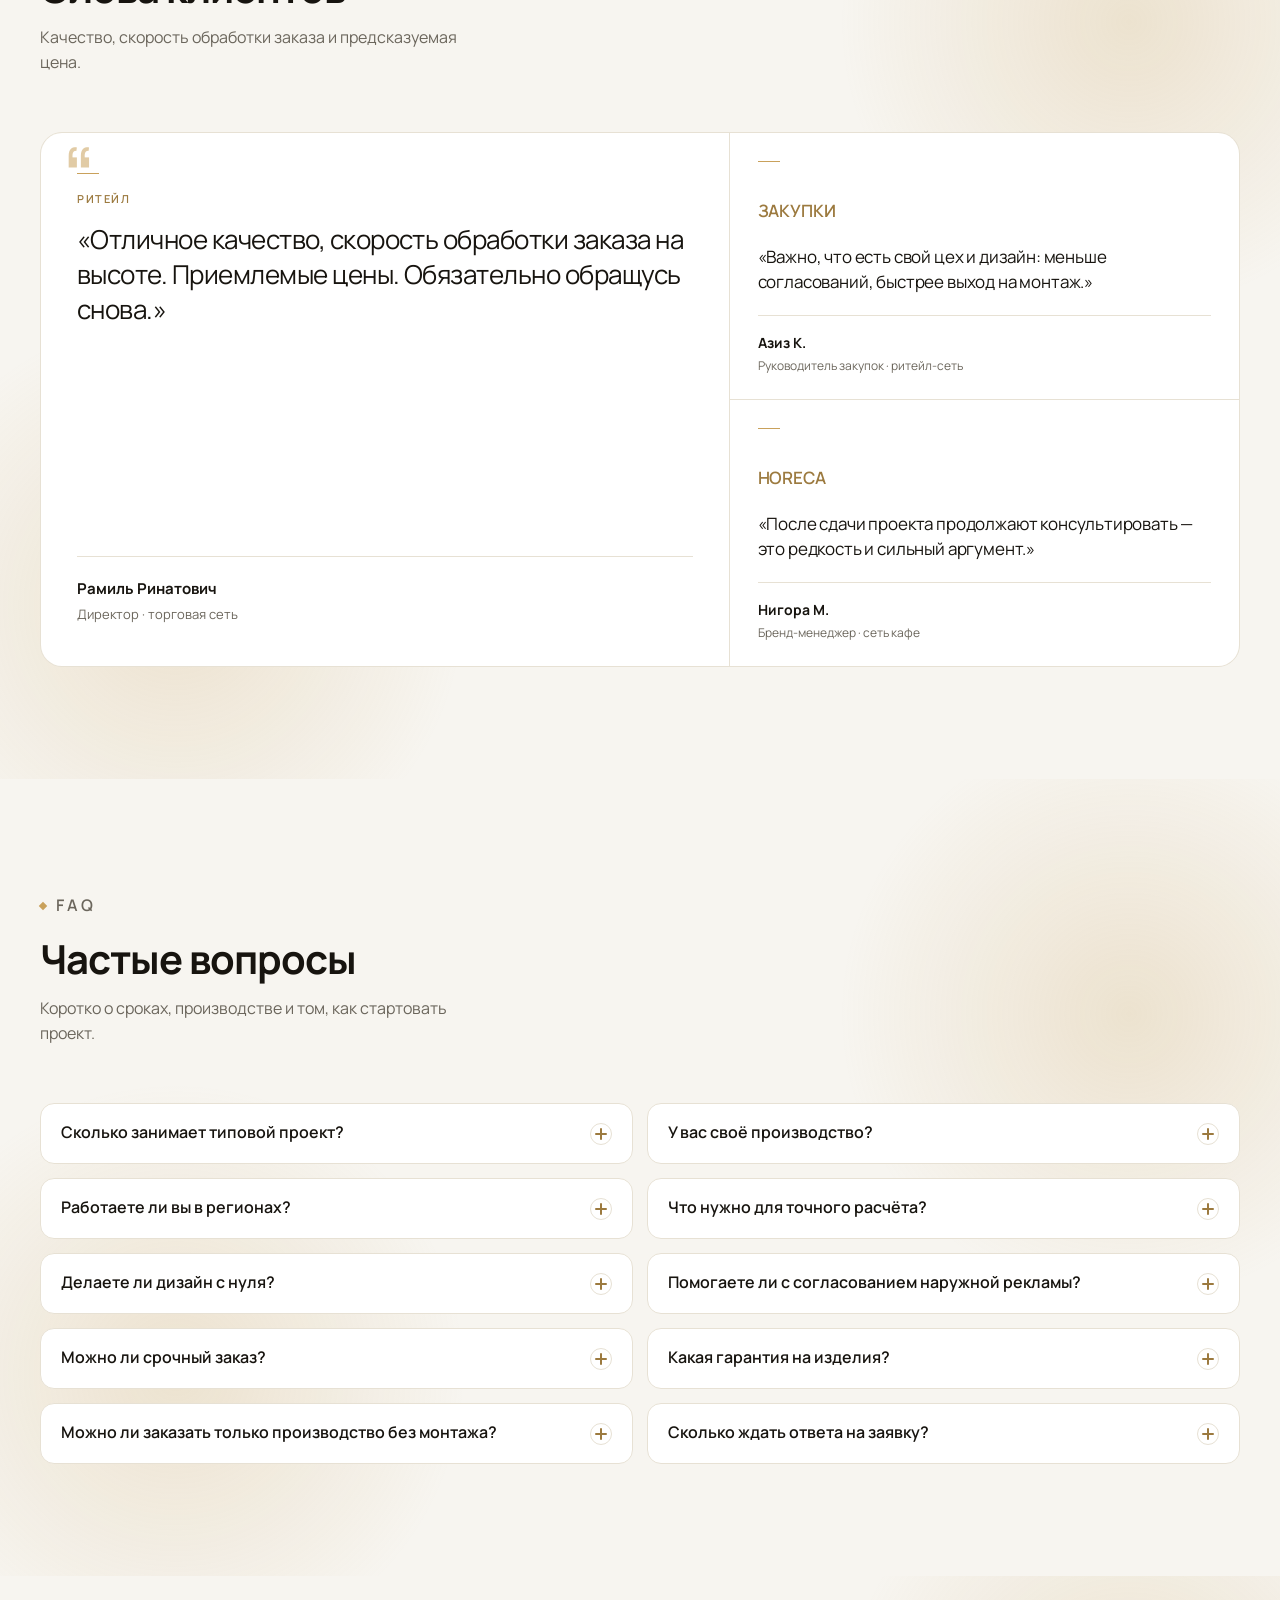
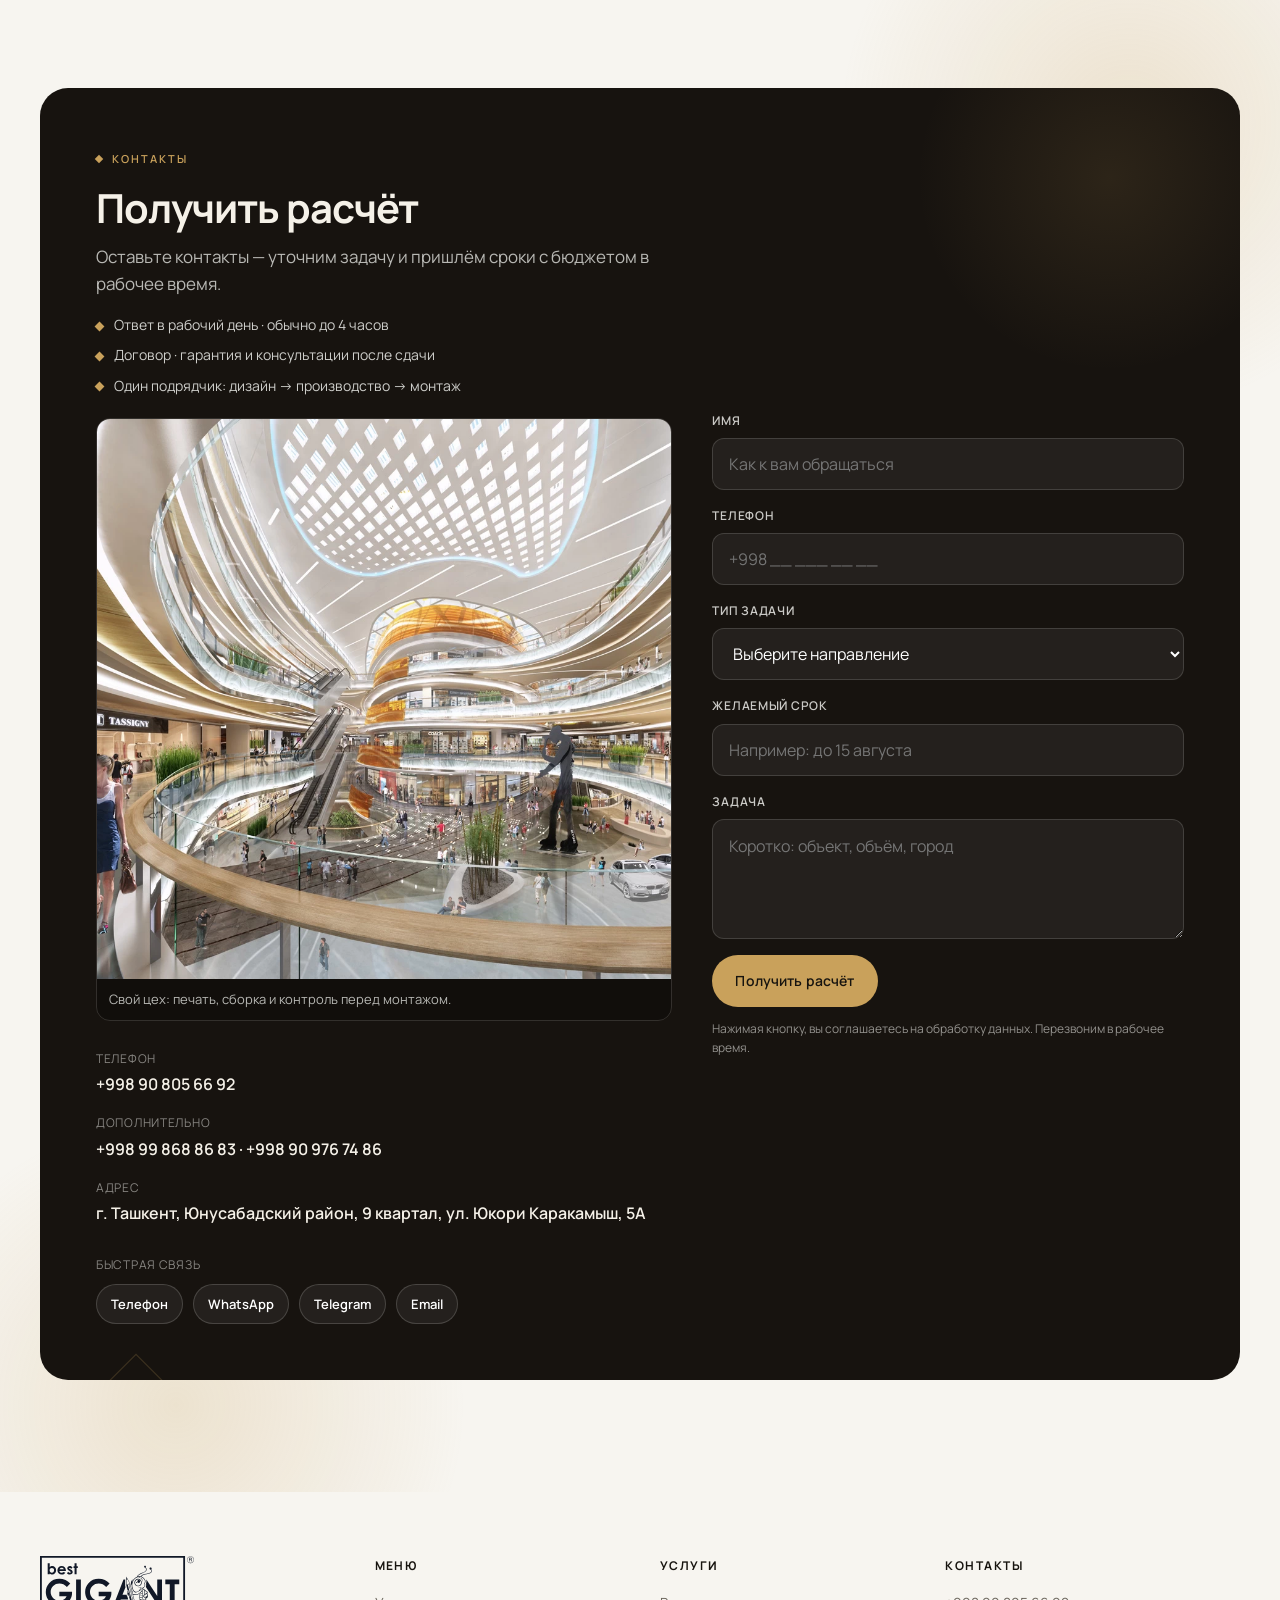
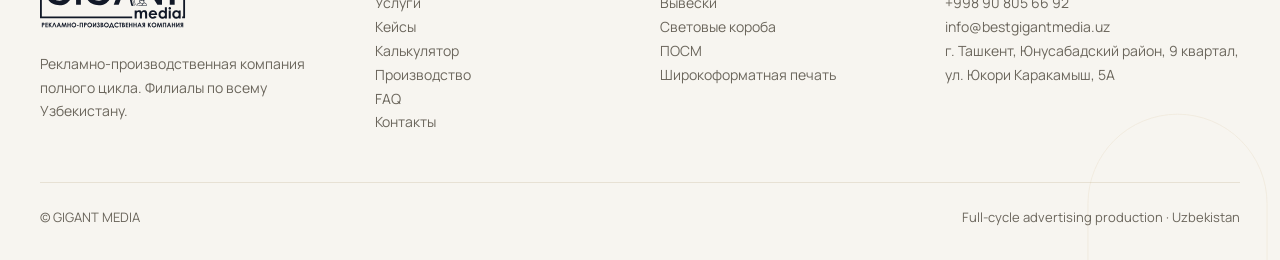
==== commit b90c2227: "Premium gold redesign: dark hero, girih ornament system, alive animations. - Palette: lime → warm go" ====
--- a/index.html
+++ b/index.html
@@ -5,7 +5,7 @@
   <meta name="viewport" content="width=device-width, initial-scale=1.0" />
   <title>GIGANT MEDIA — Рекламное производство полного цикла</title>
   <meta name="description" content="GIGANT MEDIA — вывески, POSM, печать и оформление объектов в Узбекистане. Свой цех, монтаж, расчёт в рабочий день. 15+ лет." />
-  <meta name="theme-color" content="#ACD03A" />
+  <meta name="theme-color" content="#17130F" />
   <link rel="canonical" href="https://esquire0169.github.io/gigant-media/" />
   <meta property="og:type" content="website" />
   <meta property="og:site_name" content="GIGANT MEDIA" />
@@ -19,11 +19,11 @@
   <link rel="preconnect" href="https://fonts.googleapis.com" />
   <link rel="preconnect" href="https://fonts.gstatic.com" crossorigin />
   <link href="https://fonts.googleapis.com/css2?family=Manrope:wght@400;500;600;700&display=swap" rel="stylesheet" />
-  <link rel="stylesheet" href="css/tokens.css" />
-  <link rel="stylesheet" href="css/base.css" />
-  <link rel="stylesheet" href="css/components.css" />
-  <link rel="stylesheet" href="css/pages.css" />
-  <link rel="stylesheet" href="css/strict.css" />
+  <link rel="stylesheet" href="css/tokens.css?v=gold8" />
+  <link rel="stylesheet" href="css/base.css?v=gold8" />
+  <link rel="stylesheet" href="css/components.css?v=gold8" />
+  <link rel="stylesheet" href="css/pages.css?v=gold8" />
+  <link rel="stylesheet" href="css/strict.css?v=gold8" />
 </head>
 <body>
   <a class="skip-link" href="#home">Skip to content</a>
@@ -79,6 +79,13 @@
       <div class="pattern-grid" aria-hidden="true"></div>
       <div class="hero__splash hero__splash--a" aria-hidden="true"></div>
       <div class="hero__splash hero__splash--b" aria-hidden="true"></div>
+      <div class="hero-ceramic-accent" aria-hidden="true" style="width:220px;height:220px;left:-52px;bottom:-52px;">
+        <svg viewBox="0 0 140 140" fill="none" xmlns="http://www.w3.org/2000/svg" width="100%" height="100%">
+          <circle cx="70" cy="70" r="66" stroke="#C9A15B" stroke-width="1"/>
+          <circle cx="70" cy="70" r="46" stroke="#C9A15B" stroke-width="1"/>
+          <path d="M70 8 82 58 132 70 82 82 70 132 58 82 8 70 58 58Z" stroke="#C9A15B" stroke-width="1"/>
+        </svg>
+      </div>
       <div class="container container--wide hero__grid">
         <div class="hero__copy reveal">
           <p class="eyebrow" data-i18n="hero.eyebrow">Рекламное производство · Узбекистан</p>
@@ -101,8 +108,14 @@
           </ul>
         </div>
         <div class="hero__visual reveal">
+          <div class="hero-arch-motif" aria-hidden="true" style="top:-7%;left:-14%;width:128%;height:112%;">
+            <svg viewBox="0 0 480 360" fill="none" xmlns="http://www.w3.org/2000/svg" width="100%" height="100%" preserveAspectRatio="xMidYMid meet">
+              <path d="M40 340 V160 A100 100 0 0 1 240 160 V340" stroke="#C9A15B" stroke-width="1.2"/>
+              <path d="M260 340 V120 Q340 40 420 120 V340" stroke="#C9A15B" stroke-width="1.2"/>
+            </svg>
+          </div>
           <div class="hero__frame">
-            <img src="assets/images/hero.webp" data-i18n-alt="hero.imgAlt" alt="Производство рекламной продукции GIGANT MEDIA" data-parallax width="800" height="1000" />
+            <img src="assets/images/hero.webp" data-i18n-alt="hero.imgAlt" alt="Производство рекламной продукции GIGANT MEDIA" data-parallax width="800" height="1000" fetchpriority="high" />
           </div>
           <span class="chip hero__float hero__float--a" data-i18n="hero.float1">85 специалистов</span>
           <span class="chip hero__float hero__float--b" data-i18n="hero.float2">1500 м² площадей</span>
@@ -728,6 +741,6 @@
 
   <script src="js/content.js"></script>
   <script src="js/i18n.js"></script>
-  <script src="js/main.js"></script>
+  <script src="js/main.js?v=gold8"></script>
 </body>
 </html>
--- a/css/tokens.css
+++ b/css/tokens.css
@@ -1,40 +1,43 @@
 :root {
-  /* Color */
-  --color-primary: #acd03a;
-  --color-primary-dark: #89a337;
-  --color-primary-soft: rgba(172, 208, 58, 0.12);
-  --color-bg: #f2f3ef;
+  /* Color — warm gold accent on graphite / travertine neutrals */
+  --color-primary: #c9a15b;
+  --color-primary-dark: #9c7a3f;
+  --color-primary-soft: rgba(201, 161, 91, 0.12);
+  --color-bg: #f7f5f0;
   --color-bg-elevated: #ffffff;
-  --color-surface: #f7f8f4;
-  --color-ink: #111827;
-  --color-muted: #6b7280;
-  --color-line: #e6e8e1;
-  --color-line-strong: #d5d8cf;
+  --color-surface: #faf8f3;
+  --color-ink: #17140f;
+  --color-muted: #6b665c;
+  --color-line: #e7e1d4;
+  --color-line-strong: #d8cfba;
   --color-success: #16a34a;
   --color-warning: #f59e0b;
   --color-error: #dc2626;
-  --color-ink-inverse: #f7f8f4;
-  --color-surface-dark: #161914;
+  --color-ink-inverse: #f5f1e8;
+  --color-surface-dark: #17130f;
 
-  /* Radius — strict, almost sharp */
-  --radius-sm: 2px;
-  --radius-md: 4px;
-  --radius-lg: 4px;
-  --radius-xl: 6px;
-  --radius-card: 0;
-  --radius-button: 4px;
-  --radius-input: 4px;
+  /* Radius — soft arch geometry, Uzbek portal curves in miniature */
+  --radius-sm: 10px;
+  --radius-md: 14px;
+  --radius-lg: 20px;
+  --radius-xl: 26px;
+  --radius-card: 18px;
+  --radius-button: 999px;
+  --radius-input: 12px;
 
-  /* Shadow — hairlines only */
-  --shadow-card: none;
-  --shadow-hover: none;
-  --shadow-soft: none;
+  /* Shadow — soft, warm, low-alpha elevation */
+  --shadow-soft: 0 1px 2px rgba(23, 20, 15, 0.04);
+  --shadow-card: 0 12px 32px -18px rgba(23, 20, 15, 0.16);
+  --shadow-hover: 0 24px 48px -24px rgba(23, 20, 15, 0.22);
+  --shadow-gold: 0 12px 28px -14px rgba(201, 161, 91, 0.45);
 
   /* Motion */
   --ease-standard: cubic-bezier(0.22, 1, 0.36, 1);
+  --ease-spring: cubic-bezier(0.34, 1.26, 0.64, 1);
   --dur-fast: 160ms;
   --dur-base: 260ms;
   --dur-slow: 420ms;
+  --dur-reveal: 700ms;
 
   /* Layout */
   --container: 1200px;
--- a/css/base.css
+++ b/css/base.css
@@ -53,6 +53,10 @@
   outline-offset: 3px;
 }
 
+::selection {
+  background: rgba(201, 161, 91, 0.3);
+}
+
 .container {
   width: min(100% - var(--gutter) * 2, var(--container));
   margin-inline: auto;
@@ -84,9 +88,9 @@
 
 .eyebrow::before {
   content: "";
-  width: 7px;
-  height: 7px;
-  border-radius: 50%;
+  width: 6px;
+  height: 6px;
+  transform: rotate(45deg);
   background: var(--color-primary);
   flex-shrink: 0;
 }
@@ -96,6 +100,7 @@
   line-height: 1.05;
   font-weight: var(--fw-bold);
   letter-spacing: -0.03em;
+  text-wrap: balance;
 }
 
 .h2 {
@@ -103,6 +108,7 @@
   line-height: 1.12;
   font-weight: var(--fw-bold);
   letter-spacing: -0.025em;
+  text-wrap: balance;
 }
 
 .h3 {
@@ -122,6 +128,7 @@
   font-size: 17px;
   line-height: 1.6;
   color: var(--color-muted);
+  text-wrap: pretty;
 }
 
 .text-muted {
@@ -161,7 +168,7 @@
 }
 
 .panel-cell:hover {
-  background: #eef0ea;
+  background: #f4f0e7;
 }
 
 .panel-cell__line {
@@ -202,10 +209,10 @@
 /* Reveal */
 .reveal {
   opacity: 0;
-  transform: translateY(12px);
+  transform: translateY(18px);
   transition:
-    opacity var(--dur-slow) var(--ease-standard),
-    transform var(--dur-slow) var(--ease-standard);
+    opacity var(--dur-reveal) var(--ease-standard),
+    transform var(--dur-reveal) var(--ease-standard);
 }
 
 .reveal.is-in {
@@ -226,9 +233,10 @@
 
 @media (prefers-reduced-motion: reduce) {
   html { scroll-behavior: auto; }
-  .reveal {
-    opacity: 1;
-    transform: none;
-    transition: none;
+  .reveal,
+  .hero__copy.reveal > * {
+    opacity: 1 !important;
+    transform: none !important;
+    transition: none !important;
   }
 }
--- a/css/components.css
+++ b/css/components.css
@@ -49,6 +49,7 @@
   content: "";
   width: 6px;
   height: 6px;
+  transform: rotate(45deg);
   background: var(--color-primary);
 }
 
@@ -91,13 +92,19 @@
   transition:
     background var(--dur-fast) var(--ease-standard),
     border-color var(--dur-fast) var(--ease-standard),
-    color var(--dur-fast) var(--ease-standard);
+    color var(--dur-fast) var(--ease-standard),
+    transform var(--dur-base) var(--ease-spring),
+    box-shadow var(--dur-base) var(--ease-standard);
   white-space: nowrap;
 }
 
-.btn:hover,
+.btn:hover {
+  transform: translateY(-1px);
+}
+
 .btn:active {
-  transform: none;
+  transform: translateY(0);
+  transition-duration: 80ms;
 }
 
 .btn--primary {
@@ -107,11 +114,13 @@
 }
 
 .btn--primary:hover {
-  background: #b8d94a;
+  background: #d6b374;
+  box-shadow: var(--shadow-gold);
 }
 
 .btn--primary:active {
   background: var(--color-primary-dark);
+  box-shadow: none;
 }
 
 .btn--secondary {
@@ -156,10 +165,11 @@
 }
 
 .site-header.is-scrolled {
-  background: rgba(255, 255, 255, 0.96);
-  backdrop-filter: blur(10px);
+  background: rgba(255, 255, 255, 0.88);
+  backdrop-filter: blur(14px) saturate(160%);
+  -webkit-backdrop-filter: blur(14px) saturate(160%);
   border-bottom-color: var(--color-line);
-  box-shadow: none;
+  box-shadow: 0 8px 24px -20px rgba(23, 20, 15, 0.25);
 }
 
 .site-header__inner {
@@ -258,7 +268,8 @@
   align-items: center;
   gap: 0;
   padding: 0;
-  border-radius: 0;
+  border-radius: 12px;
+  overflow: hidden;
   border: 1px solid var(--color-line);
   background: var(--color-bg);
 }
@@ -281,6 +292,11 @@
 
 .lang-switch__btn:last-child {
   border-right: 0;
+}
+
+.lang-switch__btn:hover:not(.is-active) {
+  background: var(--color-primary-soft);
+  color: var(--color-ink);
 }
 
 .lang-switch__btn.is-active {
@@ -321,13 +337,28 @@
   height: 1px;
   background: var(--color-ink);
   margin: 4px 0;
+  transition:
+    transform var(--dur-base) var(--ease-standard),
+    opacity var(--dur-fast) var(--ease-standard);
+}
+
+.site-header.is-open .menu-toggle span:nth-child(1) {
+  transform: translateY(5px) rotate(45deg);
+}
+
+.site-header.is-open .menu-toggle span:nth-child(2) {
+  opacity: 0;
+}
+
+.site-header.is-open .menu-toggle span:nth-child(3) {
+  transform: translateY(-5px) rotate(-45deg);
 }
 
 /* Cards */
 .card {
   background: var(--color-bg-elevated);
   border: 1px solid var(--color-line);
-  border-radius: 0;
+  border-radius: var(--radius-card);
   box-shadow: none;
   transition: border-color var(--dur-base) var(--ease-standard), background var(--dur-base) var(--ease-standard);
 }
@@ -340,7 +371,7 @@
 
 .card__media {
   overflow: hidden;
-  border-radius: 0;
+  border-radius: 12px;
   aspect-ratio: 16 / 10;
   background: var(--color-bg-elevated);
 }
@@ -381,7 +412,9 @@
   background: var(--color-bg);
   padding: 0 16px;
   color: var(--color-ink);
-  transition: border-color var(--dur-fast) var(--ease-standard);
+  transition:
+    border-color var(--dur-fast) var(--ease-standard),
+    box-shadow var(--dur-base) var(--ease-standard);
   box-shadow: none;
 }
 
@@ -397,7 +430,7 @@
 .field select:focus {
   outline: none;
   border-color: var(--color-primary-dark);
-  box-shadow: none;
+  box-shadow: 0 0 0 3px var(--color-primary-soft);
 }
 
 .field--error input,
@@ -422,8 +455,8 @@
   display: inline-flex;
   align-items: center;
   height: auto;
-  padding: 6px 10px;
-  border-radius: 0;
+  padding: 6px 12px;
+  border-radius: 999px;
   background: var(--color-bg);
   border: 1px solid var(--color-line);
   font-size: 11px;
--- a/css/pages.css
+++ b/css/pages.css
@@ -4,7 +4,7 @@
   padding: calc(var(--chrome-h) + 48px) 0 80px;
   overflow: hidden;
   background:
-    radial-gradient(ellipse 55% 50% at 85% 30%, rgba(172, 208, 58, 0.16), transparent 65%),
+    radial-gradient(ellipse 55% 50% at 85% 30%, rgba(201, 161, 91, 0.16), transparent 65%),
     linear-gradient(180deg, #f7f8f4 0%, #eef1e8 100%);
 }
 
@@ -20,8 +20,8 @@
   left: -8%;
   top: 8%;
   background:
-    radial-gradient(circle at 30% 30%, rgba(172, 208, 58, 0.55), transparent 58%),
-    radial-gradient(circle at 70% 65%, rgba(137, 163, 55, 0.28), transparent 60%);
+    radial-gradient(circle at 30% 30%, rgba(201, 161, 91, 0.55), transparent 58%),
+    radial-gradient(circle at 70% 65%, rgba(156, 122, 63, 0.28), transparent 60%);
   filter: blur(2px);
   opacity: 0.9;
   clip-path: polygon(12% 8%, 88% 0%, 100% 42%, 78% 100%, 18% 92%, 0% 48%);
@@ -33,7 +33,7 @@
   right: -6%;
   bottom: -4%;
   background:
-    radial-gradient(circle at 40% 40%, rgba(172, 208, 58, 0.42), transparent 62%),
+    radial-gradient(circle at 40% 40%, rgba(201, 161, 91, 0.42), transparent 62%),
     radial-gradient(circle at 70% 70%, rgba(22, 25, 20, 0.12), transparent 55%);
   clip-path: polygon(0% 22%, 72% 0%, 100% 38%, 86% 100%, 18% 88%);
   opacity: 0.85;
@@ -71,7 +71,7 @@
   padding: 8px 12px;
   border: 1px solid var(--color-border, #d8dcd0);
   background: rgba(255, 255, 255, 0.72);
-  color: var(--color-ink, #1a1c16);
+  color: var(--color-ink, #1a1712);
   font-size: 13px;
   font-weight: 600;
   letter-spacing: 0.01em;
@@ -80,8 +80,8 @@
 }
 
 .hero__segments a:hover {
-  border-color: var(--color-primary, #acd03a);
-  background: rgba(172, 208, 58, 0.12);
+  border-color: var(--color-primary, #c9a15b);
+  background: rgba(201, 161, 91, 0.12);
 }
 
 .hero__meta {
@@ -101,7 +101,7 @@
   overflow: hidden;
   aspect-ratio: 4 / 5;
   box-shadow: var(--shadow-hover);
-  background: #2a3020;
+  background: #2a2418;
 }
 
 .hero__frame img {
@@ -149,7 +149,7 @@
 /* ========== ABOUT ========== */
 .about-section {
   background:
-    radial-gradient(ellipse 50% 45% at 12% 20%, rgba(172, 208, 58, 0.12), transparent 60%),
+    radial-gradient(ellipse 50% 45% at 12% 20%, rgba(201, 161, 91, 0.12), transparent 60%),
     var(--color-bg);
 }
 
@@ -490,6 +490,10 @@
   animation-duration: 64s;
 }
 
+.marquee__row:hover .marquee__track {
+  animation-play-state: paused;
+}
+
 .partner-card {
   box-sizing: border-box;
   flex: 0 0 168px;
@@ -614,7 +618,7 @@
   font-weight: var(--fw-bold);
   letter-spacing: 0.12em;
   color: #fff;
-  background: rgba(18, 20, 14, 0.55);
+  background: rgba(23, 20, 15, 0.55);
   backdrop-filter: blur(6px);
   padding: 6px 10px;
   border-radius: 999px;
@@ -660,6 +664,7 @@
   font-size: 18px;
   letter-spacing: -0.02em;
   line-height: 1.2;
+  font-variant-numeric: tabular-nums;
 }
 
 .case-card__stats span {
@@ -673,6 +678,11 @@
   font-size: 14px;
   font-weight: var(--fw-semibold);
   color: var(--color-primary-dark);
+  transition: transform var(--dur-base) var(--ease-standard);
+}
+
+a.case-card:hover .case-card__link {
+  transform: translateX(4px);
 }
 
 /* ========== PROCESS ========== */
@@ -719,7 +729,7 @@
 /* ========== NUMBERS ========== */
 .numbers {
   background:
-    radial-gradient(ellipse 50% 80% at 0% 50%, rgba(172, 208, 58, 0.12), transparent 55%),
+    radial-gradient(ellipse 50% 80% at 0% 50%, rgba(201, 161, 91, 0.12), transparent 55%),
     var(--color-bg);
 }
 
@@ -744,6 +754,7 @@
   line-height: 1;
   color: var(--color-ink);
   margin-bottom: 10px;
+  font-variant-numeric: tabular-nums;
 }
 
 .number-card__value em {
@@ -779,7 +790,7 @@
   aspect-ratio: 4 / 5;
   border-radius: 4px;
   overflow: hidden;
-  background: #1a1c16;
+  background: #1a1712;
   border: 1px solid var(--color-line);
   transition: border-color 0.35s var(--ease-standard);
 }
@@ -921,7 +932,7 @@
 .review-feature {
   position: relative;
   padding: 40px 40px 36px;
-  background: #1a1c16;
+  background: #1a1712;
   color: #f7f8f4;
   border-radius: var(--radius-card);
   overflow: hidden;
@@ -975,7 +986,7 @@
 }
 
 .review-feature .review-card__avatar {
-  background: linear-gradient(135deg, #3a4128, var(--color-primary));
+  background: linear-gradient(135deg, #3a3124, var(--color-primary));
 }
 
 .reviews-side {
@@ -1023,7 +1034,7 @@
   height: 44px;
   border-radius: 50%;
   flex-shrink: 0;
-  background: linear-gradient(135deg, #2f3424, var(--color-primary));
+  background: linear-gradient(135deg, #2f2a1e, var(--color-primary));
 }
 
 /* ========== CTA / CONTACT ========== */
@@ -1047,7 +1058,7 @@
   height: 420px;
   right: -80px;
   top: -120px;
-  background: radial-gradient(circle, rgba(172, 208, 58, 0.35), transparent 65%);
+  background: radial-gradient(circle, rgba(201, 161, 91, 0.35), transparent 65%);
   pointer-events: none;
 }
 
@@ -1104,7 +1115,7 @@
 .page-hero {
   padding: calc(var(--header-h) + 56px) 0 64px;
   background:
-    radial-gradient(ellipse 40% 60% at 100% 0%, rgba(172, 208, 58, 0.14), transparent 60%),
+    radial-gradient(ellipse 40% 60% at 100% 0%, rgba(201, 161, 91, 0.14), transparent 60%),
     var(--color-bg);
 }
 
@@ -1301,6 +1312,15 @@
   list-style: none;
   padding: 18px 20px;
   line-height: 1.35;
+  transition: color var(--dur-fast) var(--ease-standard);
+}
+
+.faq-item:not([open]):hover {
+  border-color: color-mix(in srgb, var(--color-primary) 30%, var(--color-line));
+}
+
+.faq-item:not([open]) summary:hover {
+  color: var(--color-primary-dark);
 }
 
 .faq-item summary::-webkit-details-marker { display: none; }
@@ -1416,8 +1436,8 @@
 }
 
 .quick-btn:hover {
-  background: rgba(172, 208, 58, 0.2);
-  border-color: rgba(172, 208, 58, 0.55);
+  background: rgba(201, 161, 91, 0.2);
+  border-color: rgba(201, 161, 91, 0.55);
 }
 
 .cta-band .field--error input,
@@ -1433,8 +1453,8 @@
 .form-success {
   margin-top: 16px;
   padding: 14px 14px 16px;
-  border: 1px solid rgba(172, 208, 58, 0.45);
-  background: rgba(172, 208, 58, 0.1);
+  border: 1px solid rgba(201, 161, 91, 0.45);
+  background: rgba(201, 161, 91, 0.1);
   color: var(--color-primary);
   font-weight: 600;
 }
@@ -1476,7 +1496,7 @@
   top: 0.55em;
   width: 8px;
   height: 8px;
-  background: var(--color-primary, #acd03a);
+  background: var(--color-primary, #c9a15b);
 }
 
 .services-more {
@@ -1507,7 +1527,7 @@
   appearance: none;
   border: 1px solid var(--color-border, #d8dcd0);
   background: #fff;
-  color: var(--color-ink, #1a1c16);
+  color: var(--color-ink, #1a1712);
   font: inherit;
   font-size: 13px;
   font-weight: 600;
@@ -1517,8 +1537,8 @@
 }
 
 .services-more__item:hover {
-  border-color: var(--color-primary, #acd03a);
-  background: rgba(172, 208, 58, 0.12);
+  border-color: var(--color-primary, #c9a15b);
+  background: rgba(201, 161, 91, 0.12);
 }
 
 .funnel-cta {
@@ -1526,7 +1546,7 @@
 }
 
 .funnel-cta--soft {
-  background: rgba(172, 208, 58, 0.06);
+  background: rgba(201, 161, 91, 0.06);
 }
 
 .funnel-cta__band {
@@ -1567,9 +1587,9 @@
   grid-template-columns: 1fr 1fr;
   gap: 8px;
   padding: 10px;
-  border: 1px solid rgba(26, 28, 22, 0.12);
+  border: 1px solid rgba(23, 20, 15, 0.12);
   background: rgba(255, 255, 255, 0.96);
-  box-shadow: 0 10px 28px rgba(26, 28, 22, 0.16);
+  box-shadow: 0 10px 28px rgba(23, 20, 15, 0.16);
 }
 
 .sticky-cta[hidden] {
@@ -1588,12 +1608,12 @@
 }
 
 .sticky-cta__btn--primary {
-  background: var(--color-primary, #acd03a);
-  color: #1a1c16;
+  background: var(--color-primary, #c9a15b);
+  color: #1a1712;
 }
 
 .sticky-cta__btn--wa {
-  background: #1a1c16;
+  background: #1a1712;
   color: #fff;
 }
 
@@ -1630,7 +1650,7 @@
   position: relative;
   overflow: hidden;
   border: 1px solid rgba(255, 255, 255, 0.08);
-  background: #1d211a;
+  background: #1d1a14;
   min-width: 0;
 }
 
@@ -1671,7 +1691,7 @@
 .mosaic__icon {
   width: 36px;
   height: 36px;
-  border: 1px solid rgba(172, 208, 58, 0.55);
+  border: 1px solid rgba(201, 161, 91, 0.55);
   position: relative;
   margin-bottom: 8px;
 }
@@ -1718,7 +1738,7 @@
   padding: 36px 40px;
   border: 1px solid var(--color-line);
   background:
-    linear-gradient(120deg, rgba(172, 208, 58, 0.16), transparent 42%),
+    linear-gradient(120deg, rgba(201, 161, 91, 0.16), transparent 42%),
     #fff;
 }
 
--- a/css/strict.css
+++ b/css/strict.css
@@ -1,15 +1,76 @@
 /* Strict industrial block system — overrides softer page styles */
 
-/* ---- Hero ---- */
+/* ---- Hero (dark cinematic / gold) ---- */
 .hero {
-  background: var(--color-bg) !important;
-  border-bottom: 1px solid var(--color-line);
+  background:
+    linear-gradient(180deg, rgba(247, 245, 240, 0) 90%, rgba(247, 245, 240, 0.55) 96%, #f7f5f0 100%),
+    radial-gradient(ellipse 60% 55% at 82% 18%, rgba(201, 161, 91, 0.22), transparent 60%),
+    radial-gradient(ellipse 55% 60% at 8% 92%, rgba(201, 161, 91, 0.1), transparent 65%),
+    linear-gradient(155deg, #1c1712 0%, #14110d 55%, #0e0c09 100%) !important;
+  border-bottom: 0;
+}
+
+/* Stray lines and the compass roundel — gone */
+.hero .pattern-grid,
+.hero-arch-motif,
+.hero-ceramic-accent {
+  display: none;
+}
+
+.hero .eyebrow { color: var(--color-primary); }
+.hero .eyebrow::before { background: var(--color-primary); }
+.hero__copy .h1 { color: #f5f1e8; }
+.hero__copy .lead { color: rgba(245, 241, 232, 0.68); }
+
+.hero .chip {
+  background: rgba(255, 255, 255, 0.05);
+  border-color: rgba(201, 161, 91, 0.28);
+  color: #f5f1e8;
+  backdrop-filter: blur(10px);
+}
+
+.hero .hero__float.chip {
+  padding: 14px 18px;
+  border-radius: 14px !important;
+  background: rgba(20, 17, 13, 0.65);
+  border: 1px solid rgba(201, 161, 91, 0.4) !important;
+  backdrop-filter: blur(18px) saturate(150%);
+  box-shadow: 0 24px 48px -20px rgba(0, 0, 0, 0.55);
+  font-size: 12px;
+}
+
+.hero .trust-strip li {
+  background: rgba(255, 255, 255, 0.05);
+  border-color: rgba(201, 161, 91, 0.22);
+  color: rgba(245, 241, 232, 0.75);
+}
+
+.hero .btn--secondary {
+  color: #f5f1e8;
+  border-color: rgba(245, 241, 232, 0.28);
+}
+
+.hero .btn--secondary:hover {
+  border-color: rgba(245, 241, 232, 0.75);
+  background: rgba(255, 255, 255, 0.04);
 }
 
 .hero__frame {
-  border-radius: 0 !important;
-  box-shadow: none !important;
-  border: 1px solid var(--color-line);
+  border-radius: clamp(48px, 6vw, 110px) clamp(48px, 6vw, 110px) 20px 20px !important;
+  border: 1px solid rgba(201, 161, 91, 0.35) !important;
+  box-shadow: 0 50px 90px -35px rgba(0, 0, 0, 0.6) !important;
+  position: relative;
+}
+
+.hero__frame::before {
+  content: "";
+  position: absolute;
+  inset: 0;
+  z-index: 1;
+  background: linear-gradient(105deg, transparent 30%, rgba(255, 255, 255, 0.13) 48%, rgba(255, 255, 255, 0.03) 56%, transparent 70%);
+  transform: translateX(-130%);
+  animation: sheenSweep 9s ease-in-out 2.8s infinite;
+  pointer-events: none;
 }
 
 .hero__float--a { left: 0; }
@@ -20,9 +81,29 @@
   mask-image: linear-gradient(90deg, #000 0%, transparent 72%) !important;
 }
 
+.hero .pattern-grid {
+  background-image:
+    linear-gradient(rgba(201, 161, 91, 0.1) 1px, transparent 1px),
+    linear-gradient(90deg, rgba(201, 161, 91, 0.1) 1px, transparent 1px) !important;
+}
+
+.hero-arch-motif {
+  position: absolute;
+  pointer-events: none;
+  z-index: 0;
+  opacity: 0.34;
+}
+
+.hero-ceramic-accent {
+  position: absolute;
+  pointer-events: none;
+  z-index: 0;
+  opacity: 0.32;
+}
+
 /* ---- About ---- */
 .about-section {
-  background: var(--color-bg) !important;
+  background: transparent !important;
 }
 
 .about-regions__label {
@@ -32,7 +113,7 @@
 }
 
 .about-regions__list li {
-  border-radius: 0 !important;
+  border-radius: 10px !important;
   box-shadow: none !important;
   background: var(--color-bg-elevated) !important;
   min-height: 0;
@@ -45,7 +126,7 @@
 
 .about-visual__main,
 .about-visual__side {
-  border-radius: 0 !important;
+  border-radius: 18px !important;
   box-shadow: none !important;
   border: 1px solid var(--color-line);
 }
@@ -60,17 +141,17 @@
 
 /* ---- Team ---- */
 .team-section {
-  background: var(--color-bg) !important;
-  border-block: 1px solid var(--color-line);
+  background: transparent !important;
+  border-block: 0;
 }
 
 .team-slot__frame {
-  border-radius: 0 !important;
+  border-radius: 14px !important;
 }
 
 /* ---- Services ---- */
 .service-slide {
-  border-radius: 0 !important;
+  border-radius: 18px !important;
   box-shadow: none !important;
   border: 1px solid var(--color-line);
   background: var(--color-bg-elevated);
@@ -78,31 +159,31 @@
 
 .service-slide__media,
 .service-slide__media img {
-  border-radius: 0 !important;
+  border-radius: 12px !important;
 }
 
 .service-slide__name span {
-  border-radius: 0 !important;
+  border-radius: 50% !important;
   width: 32px !important;
   height: 32px !important;
   font-size: 12px !important;
 }
 
 .service-slide__benefit {
-  border-radius: 0 !important;
+  border-radius: 999px !important;
   letter-spacing: 0.06em;
   text-transform: uppercase;
   font-size: 10px !important;
 }
 
 .carousel-btn {
-  border-radius: 0 !important;
+  border-radius: 50% !important;
   box-shadow: none !important;
 }
 
 /* ---- Partners ---- */
 .partner-card {
-  border-radius: 0 !important;
+  border-radius: 14px !important;
   box-shadow: none !important;
   border: 1px solid var(--color-line);
   background: var(--color-bg);
@@ -110,27 +191,27 @@
 
 /* ---- Cases ---- */
 .cases-section {
-  background: var(--color-bg);
+  background: transparent !important;
 }
 
 .cases-grid {
   gap: 1px !important;
   background: var(--color-line);
   border: 1px solid var(--color-line);
+  border-radius: 22px;
+  overflow: hidden;
 }
 
 .case-card {
   border-radius: 0 !important;
-  box-shadow: none !important;
   border: 0 !important;
   background: var(--color-bg-elevated) !important;
-  transform: none !important;
 }
 
 a.case-card:hover {
-  transform: none !important;
-  box-shadow: none !important;
-  background: #eef0ea !important;
+  transform: translateY(-4px) !important;
+  box-shadow: var(--shadow-hover) !important;
+  background: #f8f5ee !important;
 }
 
 .case-card__media {
@@ -138,7 +219,7 @@
 }
 
 .case-card__index {
-  border-radius: 0 !important;
+  border-radius: 999px !important;
   left: 12px;
   bottom: 12px;
   letter-spacing: 0.14em;
@@ -152,14 +233,16 @@
 
 /* ---- Process ---- */
 .process {
-  background: var(--color-bg) !important;
-  border-block: 1px solid var(--color-line);
+  background: transparent !important;
+  border-block: 0;
 }
 
 .process-track {
   gap: 1px !important;
   background: var(--color-line);
   border: 1px solid var(--color-line);
+  border-radius: 22px;
+  overflow: hidden;
   position: relative;
 }
 
@@ -217,14 +300,16 @@
 
 /* ---- Numbers ---- */
 .numbers {
-  background: var(--color-bg-elevated) !important;
-  border-block: 1px solid var(--color-line);
+  background: transparent !important;
+  border-block: 0;
 }
 
 .numbers-grid {
   gap: 1px !important;
   background: var(--color-line);
   border: 1px solid var(--color-line);
+  border-radius: 22px;
+  overflow: hidden;
 }
 
 .number-card {
@@ -241,7 +326,7 @@
 
 /* ---- Advantages ---- */
 .advantages {
-  background: var(--color-bg) !important;
+  background: transparent !important;
   border-block: 0;
 }
 
@@ -250,6 +335,8 @@
   gap: 1px;
   background: var(--color-line);
   border: 1px solid var(--color-line);
+  border-radius: 22px;
+  overflow: hidden;
 }
 
 .advantage-pillar {
@@ -259,7 +346,7 @@
 }
 
 .advantage-pillar:hover {
-  background: #eef0ea !important;
+  background: #f4f0e7 !important;
 }
 
 .advantage-pillar--lg {
@@ -277,14 +364,16 @@
 
 /* ---- Reviews (asymmetric but same language) ---- */
 .reviews-section {
-  background: var(--color-bg);
-  border-top: 1px solid var(--color-line);
+  background: transparent !important;
+  border-top: 0;
 }
 
 .reviews-layout {
   gap: 1px !important;
   background: var(--color-line);
   border: 1px solid var(--color-line);
+  border-radius: 22px;
+  overflow: hidden;
 }
 
 .review-feature {
@@ -352,24 +441,24 @@
 
 /* ---- FAQ ---- */
 .faq-item {
-  border-radius: 0 !important;
+  border-radius: 14px !important;
   box-shadow: none !important;
   background: var(--color-bg-elevated) !important;
 }
 
 .faq-item[open] {
-  box-shadow: none !important;
+  box-shadow: var(--shadow-card) !important;
 }
 
 .faq-item__icon {
-  border-radius: 0 !important;
+  border-radius: 50% !important;
   background: transparent !important;
   border: 1px solid var(--color-line);
 }
 
 /* ---- Contact / CTA ---- */
 .cta-band {
-  border-radius: 0 !important;
+  border-radius: 28px !important;
   box-shadow: none !important;
   background: var(--color-surface-dark) !important;
 }
@@ -382,32 +471,67 @@
 .cta-band .field input,
 .cta-band .field textarea,
 .cta-band .field select {
-  border-radius: 0 !important;
+  border-radius: 12px !important;
   box-shadow: none !important;
 }
 
 .quick-btn {
-  border-radius: 0 !important;
+  border-radius: 999px !important;
 }
 
 .funnel-cta__band,
+.download-band {
+  border-radius: 18px !important;
+}
+
 .services-more__item,
 .hero__segments a,
-.sticky-cta,
-.form-success,
-.download-band,
+.services-all__list a {
+  border-radius: 999px !important;
+}
+
+.sticky-cta {
+  border-radius: 16px !important;
+}
+
+.form-success {
+  border-radius: 12px !important;
+}
+
 .mosaic__cell,
-.fab-call,
-.topbar__social a,
+.contact-media,
+.services-all,
+.workshop-grid__item {
+  border-radius: 14px !important;
+  overflow: hidden;
+}
+
+.fab-call {
+  border-radius: 50% !important;
+}
+
+.topbar__social a {
+  border-radius: 8px !important;
+}
+
 .about-regions__list--tiles li,
+.trust-strip li {
+  border-radius: 10px !important;
+}
+
 .audience-card,
-.service-card,
-.services-all,
-.services-all__list a,
-.contact-media,
-.trust-strip li,
-.workshop-grid__item {
-  border-radius: 0 !important;
+.service-card {
+  border-radius: 16px !important;
+}
+
+.service-card__media {
+  border-radius: 10px;
+  overflow: hidden;
+}
+
+.panel-grid {
+  border-radius: 22px;
+  overflow: hidden;
 }
 
 .sticky-cta,
@@ -417,12 +541,12 @@
 
 /* ---- Inner pages leftovers ---- */
 .benefit-card {
-  border-radius: 0 !important;
+  border-radius: 16px !important;
   box-shadow: none !important;
 }
 
 .case-hero-media {
-  border-radius: 0 !important;
+  border-radius: 20px !important;
   box-shadow: none !important;
   border: 1px solid var(--color-line);
 }
@@ -431,5 +555,484 @@
 .gallery__side > div,
 .gallery__side img,
 .gallery__main img {
-  border-radius: 0 !important;
-}
+  border-radius: 16px !important;
+}
+
+/* ==========================================================================
+   Ornament system — Uzbek geometry as engraving, not decoration.
+   Three motifs (eight-point star, quadrant cross, arch), gold hairline,
+   4–7% opacity, one per section at most, cropped at the edges.
+   ========================================================================== */
+.about-section,
+.numbers,
+.process,
+.site-footer {
+  position: relative;
+  overflow: hidden;
+}
+
+.about-section::after,
+.numbers::before,
+.process::after,
+.site-footer::before,
+.cta-band::after {
+  content: "";
+  position: absolute;
+  pointer-events: none;
+  background-repeat: no-repeat;
+  background-size: contain;
+}
+
+/* Eight-point star — about, bottom-right, bleeding off canvas */
+.about-section::after {
+  width: clamp(280px, 32vw, 460px);
+  height: clamp(280px, 32vw, 460px);
+  right: -6%;
+  bottom: -18%;
+  opacity: 0.14;
+  background-image: url("data:image/svg+xml,%3Csvg xmlns='http://www.w3.org/2000/svg' viewBox='0 0 480 480' fill='none' stroke='%23C9A15B' stroke-width='1.5'%3E%3Crect x='90' y='90' width='300' height='300'/%3E%3Crect x='90' y='90' width='300' height='300' transform='rotate(45 240 240)'/%3E%3C/svg%3E");
+}
+
+/* Quadrant cross — numbers, top-right corner */
+.numbers::before {
+  width: clamp(240px, 26vw, 380px);
+  height: clamp(240px, 26vw, 380px);
+  right: -4%;
+  top: -22%;
+  opacity: 0.14;
+  background-image: url("data:image/svg+xml,%3Csvg xmlns='http://www.w3.org/2000/svg' viewBox='0 0 480 480' fill='none' stroke='%23C9A15B' stroke-width='1.5'%3E%3Crect x='60' y='185' width='360' height='110' rx='55'/%3E%3Crect x='185' y='60' width='110' height='360' rx='55'/%3E%3C/svg%3E");
+}
+
+/* Arch — process, bottom-left, rising from the baseline */
+.process::after {
+  width: clamp(260px, 28vw, 420px);
+  height: clamp(260px, 28vw, 420px);
+  left: -5%;
+  bottom: -34%;
+  opacity: 0.12;
+  background-image: url("data:image/svg+xml,%3Csvg xmlns='http://www.w3.org/2000/svg' viewBox='0 0 480 480' fill='none' stroke='%23C9A15B' stroke-width='1.5'%3E%3Cpath d='M100 460 V220 A140 140 0 0 1 380 220 V460'/%3E%3C/svg%3E");
+}
+
+/* Star again on the dark contact band — slightly stronger to survive the dark ground */
+.cta-band::after {
+  width: clamp(280px, 30vw, 440px);
+  height: clamp(280px, 30vw, 440px);
+  left: -8%;
+  bottom: -26%;
+  opacity: 0.2;
+  background-image: url("data:image/svg+xml,%3Csvg xmlns='http://www.w3.org/2000/svg' viewBox='0 0 480 480' fill='none' stroke='%23C9A15B' stroke-width='1.5'%3E%3Crect x='90' y='90' width='300' height='300'/%3E%3Crect x='90' y='90' width='300' height='300' transform='rotate(45 240 240)'/%3E%3C/svg%3E");
+}
+
+/* Arch — footer, far right, barely there */
+.site-footer::before {
+  width: clamp(220px, 24vw, 360px);
+  height: clamp(220px, 24vw, 360px);
+  right: -4%;
+  bottom: -30%;
+  opacity: 0.11;
+  background-image: url("data:image/svg+xml,%3Csvg xmlns='http://www.w3.org/2000/svg' viewBox='0 0 480 480' fill='none' stroke='%23C9A15B' stroke-width='1.5'%3E%3Cpath d='M100 460 V220 A140 140 0 0 1 380 220 V460'/%3E%3C/svg%3E");
+}
+
+@media (max-width: 720px) {
+  .about-section::after,
+  .numbers::before,
+  .process::after,
+  .site-footer::before,
+  .cta-band::after {
+    display: none;
+  }
+}
+
+/* ==========================================================================
+   Hero entrance — staggered choreography instead of one monolithic fade
+   ========================================================================== */
+.hero__copy.reveal {
+  opacity: 1;
+  transform: none;
+  transition: none;
+}
+
+.hero__copy.reveal > * {
+  opacity: 0;
+  transform: translateY(22px);
+  transition:
+    opacity var(--dur-reveal) var(--ease-standard),
+    transform var(--dur-reveal) var(--ease-standard);
+}
+
+.hero__copy.reveal.is-in > * {
+  opacity: 1;
+  transform: none;
+}
+
+.hero__copy.reveal.is-in > *:nth-child(2) { transition-delay: 80ms; }
+.hero__copy.reveal.is-in > *:nth-child(3) { transition-delay: 160ms; }
+.hero__copy.reveal.is-in > *:nth-child(4) { transition-delay: 240ms; }
+.hero__copy.reveal.is-in > *:nth-child(5) { transition-delay: 320ms; }
+.hero__copy.reveal.is-in > *:nth-child(6) { transition-delay: 400ms; }
+
+.hero__visual.reveal {
+  transition-delay: 200ms;
+}
+
+/* Floating stat chips settle in last */
+.hero__visual.reveal .hero__float {
+  opacity: 0;
+  transform: translateY(16px);
+  transition:
+    opacity var(--dur-reveal) var(--ease-standard) 550ms,
+    transform var(--dur-reveal) var(--ease-spring) 550ms;
+}
+
+.hero__visual.reveal.is-in .hero__float {
+  opacity: 1;
+  transform: none;
+}
+
+@media (prefers-reduced-motion: reduce) {
+  .hero__visual.reveal .hero__float {
+    opacity: 1;
+    transform: none;
+    transition: none;
+  }
+}
+
+/* ==========================================================================
+   Micro-interactions for sections that were still static
+   ========================================================================== */
+a.service-card {
+  transition:
+    transform var(--dur-base) var(--ease-standard),
+    box-shadow var(--dur-base) var(--ease-standard),
+    border-color var(--dur-base) var(--ease-standard);
+}
+
+a.service-card:hover {
+  transform: translateY(-4px);
+  box-shadow: var(--shadow-hover);
+}
+
+.service-card__media img {
+  transition: transform var(--dur-slow) var(--ease-standard);
+}
+
+a.service-card:hover .service-card__media img {
+  transform: scale(1.04);
+}
+
+.audience-card {
+  transition:
+    border-color var(--dur-base) var(--ease-standard),
+    background var(--dur-base) var(--ease-standard);
+}
+
+.audience-card:hover {
+  border-color: color-mix(in srgb, var(--color-primary) 35%, var(--color-line));
+  background: #fdfcf9;
+}
+
+.workshop-grid__item img {
+  transition: transform var(--dur-slow) var(--ease-standard);
+}
+
+.workshop-grid__item:hover img {
+  transform: scale(1.03);
+}
+
+/* Diamond bullets everywhere the brand marks a list item */
+.trust-strip li::before,
+.contact-trust li::before {
+  transform: rotate(45deg);
+  width: 7px !important;
+  height: 7px !important;
+}
+
+/* ==========================================================================
+   Girih field — seamless eight-point-star lattice as a visible texture.
+   One tile = star at center + quarter-stars at corners; repeats every 260px.
+   ========================================================================== */
+:root {
+  --girih-tile: url("data:image/svg+xml,%3Csvg xmlns='http://www.w3.org/2000/svg' width='260' height='260' viewBox='0 0 260 260'%3E%3Cdefs%3E%3Cg id='s' fill='none' stroke='%23C9A15B' stroke-width='1.7'%3E%3Crect x='76' y='76' width='108' height='108'/%3E%3Crect x='76' y='76' width='108' height='108' transform='rotate(45 130 130)'/%3E%3C/g%3E%3C/defs%3E%3Cuse href='%23s'/%3E%3Cuse href='%23s' x='-130' y='-130'/%3E%3Cuse href='%23s' x='130' y='-130'/%3E%3Cuse href='%23s' x='-130' y='130'/%3E%3Cuse href='%23s' x='130' y='130'/%3E%3C/svg%3E");
+}
+
+/* Lift section content above the texture layer; clip drifting decor */
+.section {
+  position: relative;
+  overflow: hidden;
+}
+
+.section > .container {
+  position: relative;
+  z-index: 1;
+}
+
+/* One continuous texture field behind the whole page — never breaks between blocks */
+body {
+  background: var(--color-bg);
+}
+
+body::before {
+  content: "";
+  position: fixed;
+  inset: -140px;
+  z-index: -1;
+  pointer-events: none;
+  background-image: var(--girih-tile);
+  background-size: 260px 260px;
+  opacity: 0.13;
+  animation: girihDrift 60s ease-in-out infinite;
+}
+
+body::after {
+  content: "";
+  position: fixed;
+  inset: 0;
+  z-index: -1;
+  pointer-events: none;
+  background:
+    radial-gradient(ellipse 60% 45% at 85% 6%, rgba(201, 161, 91, 0.1), transparent 60%),
+    radial-gradient(ellipse 55% 40% at 4% 96%, rgba(216, 195, 165, 0.14), transparent 60%);
+}
+
+@keyframes girihDrift {
+  0%, 100% { transform: translate3d(0, 0, 0); }
+  50% { transform: translate3d(-44px, -32px, 0); }
+}
+
+/* Content sits above texture and glows */
+.marquee {
+  position: relative;
+  z-index: 1;
+}
+
+/* Unify section grounds — transparent over one continuous body field */
+.number-card {
+  background: var(--color-bg-elevated) !important;
+}
+
+.workshop-section {
+  background: transparent !important;
+  border-block: 0 !important;
+}
+
+.campaigns-section,
+.audience-section,
+.services-section,
+.funnel-cta,
+.funnel-cta--soft,
+#faq.section,
+#contacts.section {
+  background: transparent !important;
+}
+
+/* Ambient glows — slow gold light drifting through each section */
+.ambient-glow {
+  position: absolute;
+  z-index: 0;
+  top: -12%;
+  right: -14%;
+  width: min(54vw, 660px);
+  aspect-ratio: 1;
+  pointer-events: none;
+  background: radial-gradient(circle, rgba(201, 161, 91, 0.22), transparent 62%);
+  animation: glowDrift 26s ease-in-out infinite;
+}
+
+.ambient-glow--alt {
+  top: auto;
+  right: auto;
+  bottom: -16%;
+  left: -12%;
+  animation-duration: 34s;
+  animation-delay: -9s;
+}
+
+.hero .ambient-glow {
+  background: radial-gradient(circle, rgba(201, 161, 91, 0.3), transparent 60%);
+}
+
+@keyframes glowDrift {
+  0%, 100% { transform: translate3d(0, 0, 0) scale(1); opacity: 0.75; }
+  50% { transform: translate3d(-7%, 6%, 0) scale(1.14); opacity: 1; }
+}
+
+/* Hero: full girih field fading toward the text side + one oversized star */
+.hero::before {
+  content: "";
+  position: absolute;
+  inset: 0;
+  z-index: 0;
+  pointer-events: none;
+  background-image: var(--girih-tile);
+  background-size: 320px 320px;
+  opacity: 0.17;
+  mask-image: linear-gradient(105deg, transparent 30%, #000 62%);
+  -webkit-mask-image: linear-gradient(105deg, transparent 30%, #000 62%);
+}
+
+.hero::after {
+  content: "";
+  position: absolute;
+  z-index: 0;
+  pointer-events: none;
+  width: clamp(420px, 46vw, 700px);
+  height: clamp(420px, 46vw, 700px);
+  top: -14%;
+  right: -9%;
+  opacity: 0.22;
+  animation: starSpin 120s linear infinite;
+  background-image: url("data:image/svg+xml,%3Csvg xmlns='http://www.w3.org/2000/svg' viewBox='0 0 480 480' fill='none' stroke='%23C9A15B' stroke-width='1.2'%3E%3Crect x='104' y='104' width='272' height='272'/%3E%3Crect x='104' y='104' width='272' height='272' transform='rotate(45 240 240)'/%3E%3Crect x='138' y='138' width='204' height='204'/%3E%3Crect x='138' y='138' width='204' height='204' transform='rotate(45 240 240)'/%3E%3C/svg%3E");
+  background-size: contain;
+  background-repeat: no-repeat;
+}
+
+.hero .hero__grid {
+  z-index: 1;
+}
+
+@keyframes starSpin {
+  to { transform: rotate(360deg); }
+}
+
+@media (max-width: 720px) {
+  .hero::after {
+    width: 320px;
+    height: 320px;
+    top: -8%;
+    right: -22%;
+    opacity: 0.14;
+  }
+}
+
+@media (prefers-reduced-motion: reduce) {
+  body::before,
+  .ambient-glow,
+  .hero::after,
+  .hero__frame::before,
+  .hero-ceramic-accent svg,
+  .hero-arch-motif,
+  .eyebrow::before,
+  .hero .btn--primary,
+  .hero__float {
+    animation: none !important;
+  }
+}
+
+/* Inner pages join the same continuous field */
+.page-hero {
+  background: transparent !important;
+  position: relative;
+  overflow: hidden;
+}
+
+.page-hero > .container {
+  position: relative;
+  z-index: 1;
+}
+
+/* Footer flows out of the same field — no separator, no tone change */
+.site-footer {
+  background: transparent !important;
+  border-top: 0 !important;
+}
+
+/* ==========================================================================
+   Alive layer — perpetual gentle motion
+   ========================================================================== */
+@keyframes slowSpin {
+  to { transform: rotate(360deg); }
+}
+
+@keyframes slowSpinRev {
+  to { transform: rotate(-360deg); }
+}
+
+@keyframes archSway {
+  0%, 100% { transform: rotate(-7deg); }
+  50% { transform: rotate(7deg); }
+}
+
+/* Background motifs wander at their own uneven pace */
+.about-section::after { animation: slowSpin 150s linear infinite; }
+.numbers::before { animation: slowSpinRev 170s linear infinite; }
+.process::after { animation: archSway 26s ease-in-out infinite; }
+.cta-band::after { animation: slowSpinRev 140s linear infinite; }
+.site-footer::before { animation: archSway 34s ease-in-out infinite; }
+@keyframes sheenSweep {
+  0% { transform: translateX(-130%); }
+  30% { transform: translateX(130%); }
+  100% { transform: translateX(130%); }
+}
+
+@keyframes floatBob {
+  0%, 100% { transform: translateY(0); }
+  50% { transform: translateY(-9px); }
+}
+
+.hero__visual.reveal.is-in .hero__float--a {
+  animation: floatBob 7s ease-in-out 2.4s infinite;
+}
+
+.hero__visual.reveal.is-in .hero__float--b {
+  animation: floatBob 8s ease-in-out 3.1s infinite;
+}
+
+@keyframes diamondPulse {
+  0%, 100% { transform: rotate(45deg) scale(1); opacity: 1; }
+  50% { transform: rotate(45deg) scale(1.3); opacity: 0.55; }
+}
+
+.eyebrow::before {
+  animation: diamondPulse 3.8s ease-in-out infinite;
+}
+
+@keyframes spinReverse {
+  to { transform: rotate(-360deg); }
+}
+
+.hero-ceramic-accent svg {
+  animation: spinReverse 160s linear infinite;
+}
+
+@keyframes archBreathe {
+  0%, 100% { opacity: 0.34; }
+  50% { opacity: 0.16; }
+}
+
+.hero-arch-motif {
+  animation: archBreathe 11s ease-in-out infinite;
+}
+
+@keyframes ctaGlow {
+  0%, 100% { box-shadow: 0 0 0 rgba(201, 161, 91, 0); }
+  50% { box-shadow: 0 14px 34px -10px rgba(201, 161, 91, 0.55); }
+}
+
+.hero .btn--primary {
+  animation: ctaGlow 5.5s ease-in-out 2.5s infinite;
+}
+
+@media (prefers-reduced-motion: reduce) {
+  .eyebrow::before,
+  .hero-arch-motif,
+  .hero-ceramic-accent svg,
+  .hero .btn--primary,
+  .hero__visual.reveal.is-in .hero__float--a,
+  .hero__visual.reveal.is-in .hero__float--b,
+  .about-section::after,
+  .numbers::before,
+  .process::after,
+  .cta-band::after,
+  .site-footer::before {
+    animation: none !important;
+  }
+}
+
+/* ==========================================================================
+   Accessibility on dark surfaces
+   ========================================================================== */
+.hero :focus-visible,
+.cta-band :focus-visible,
+.site-footer :focus-visible {
+  outline-color: var(--color-primary);
+}
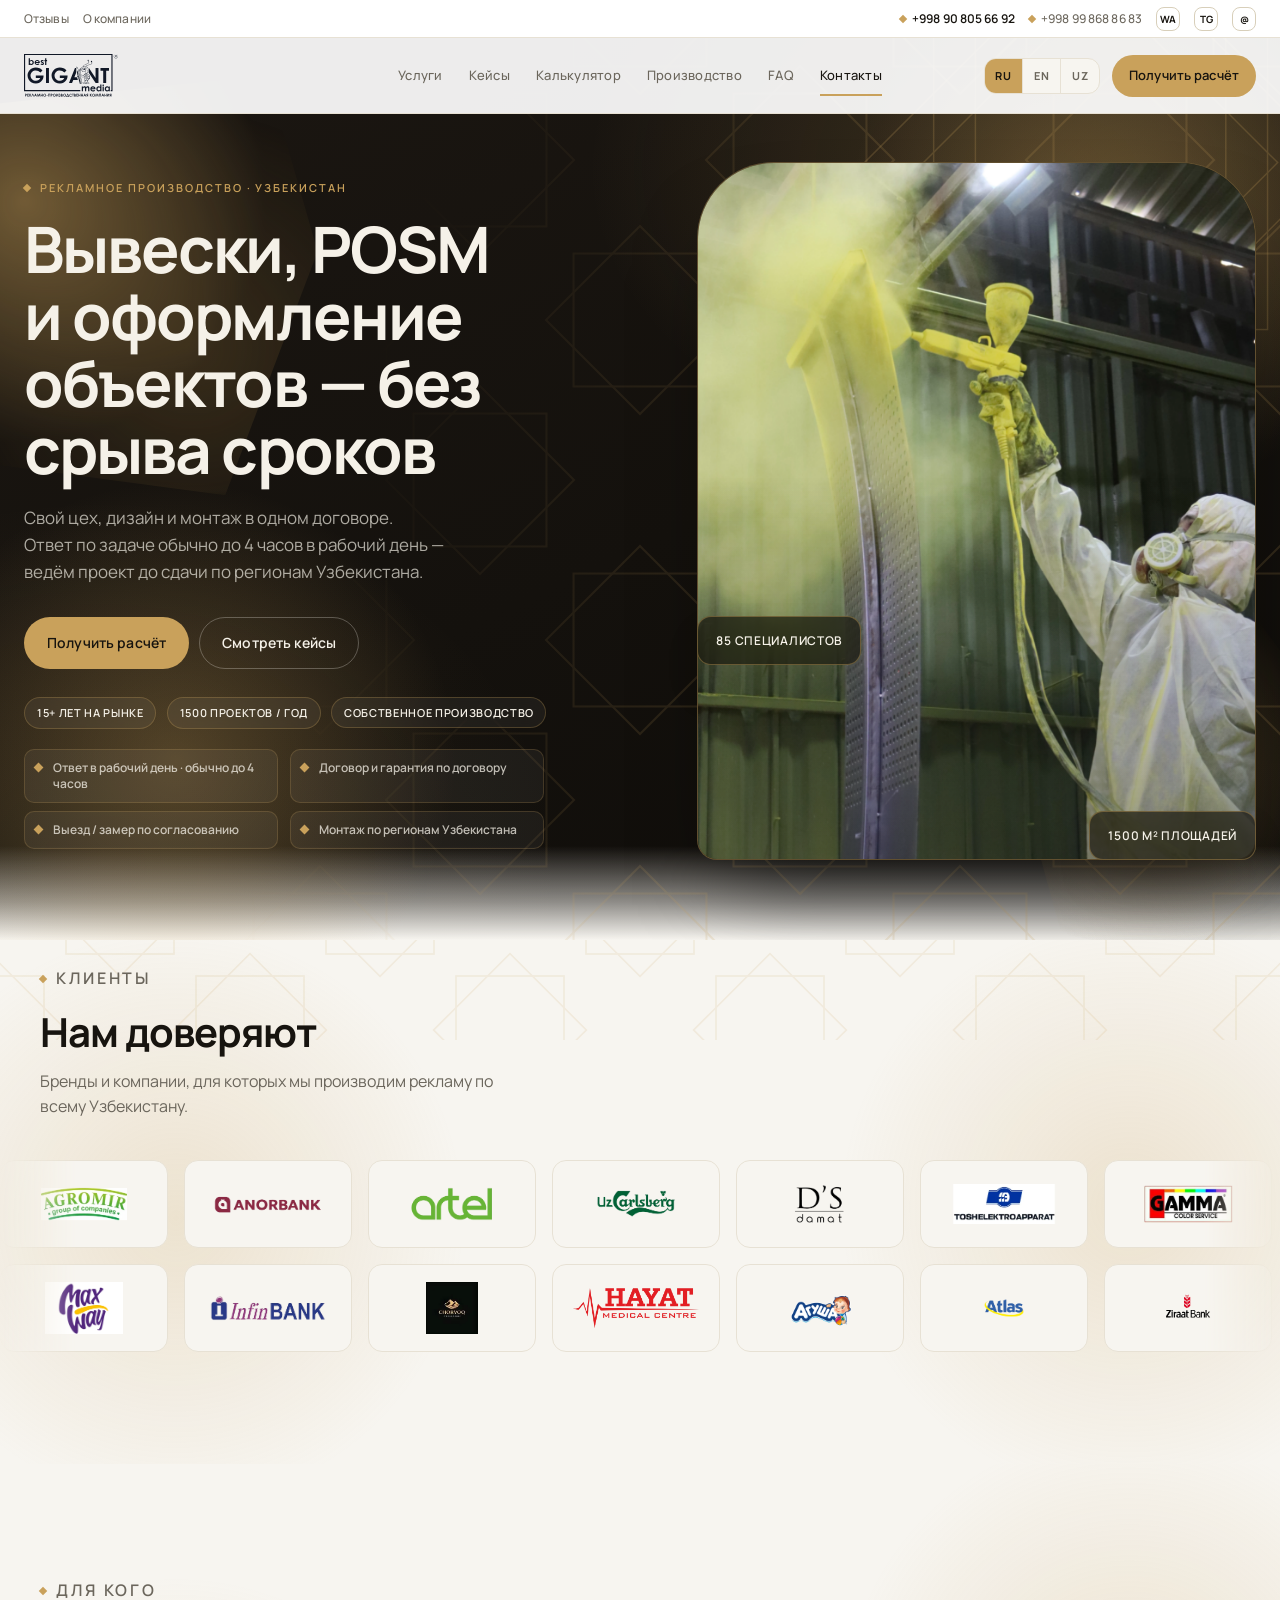
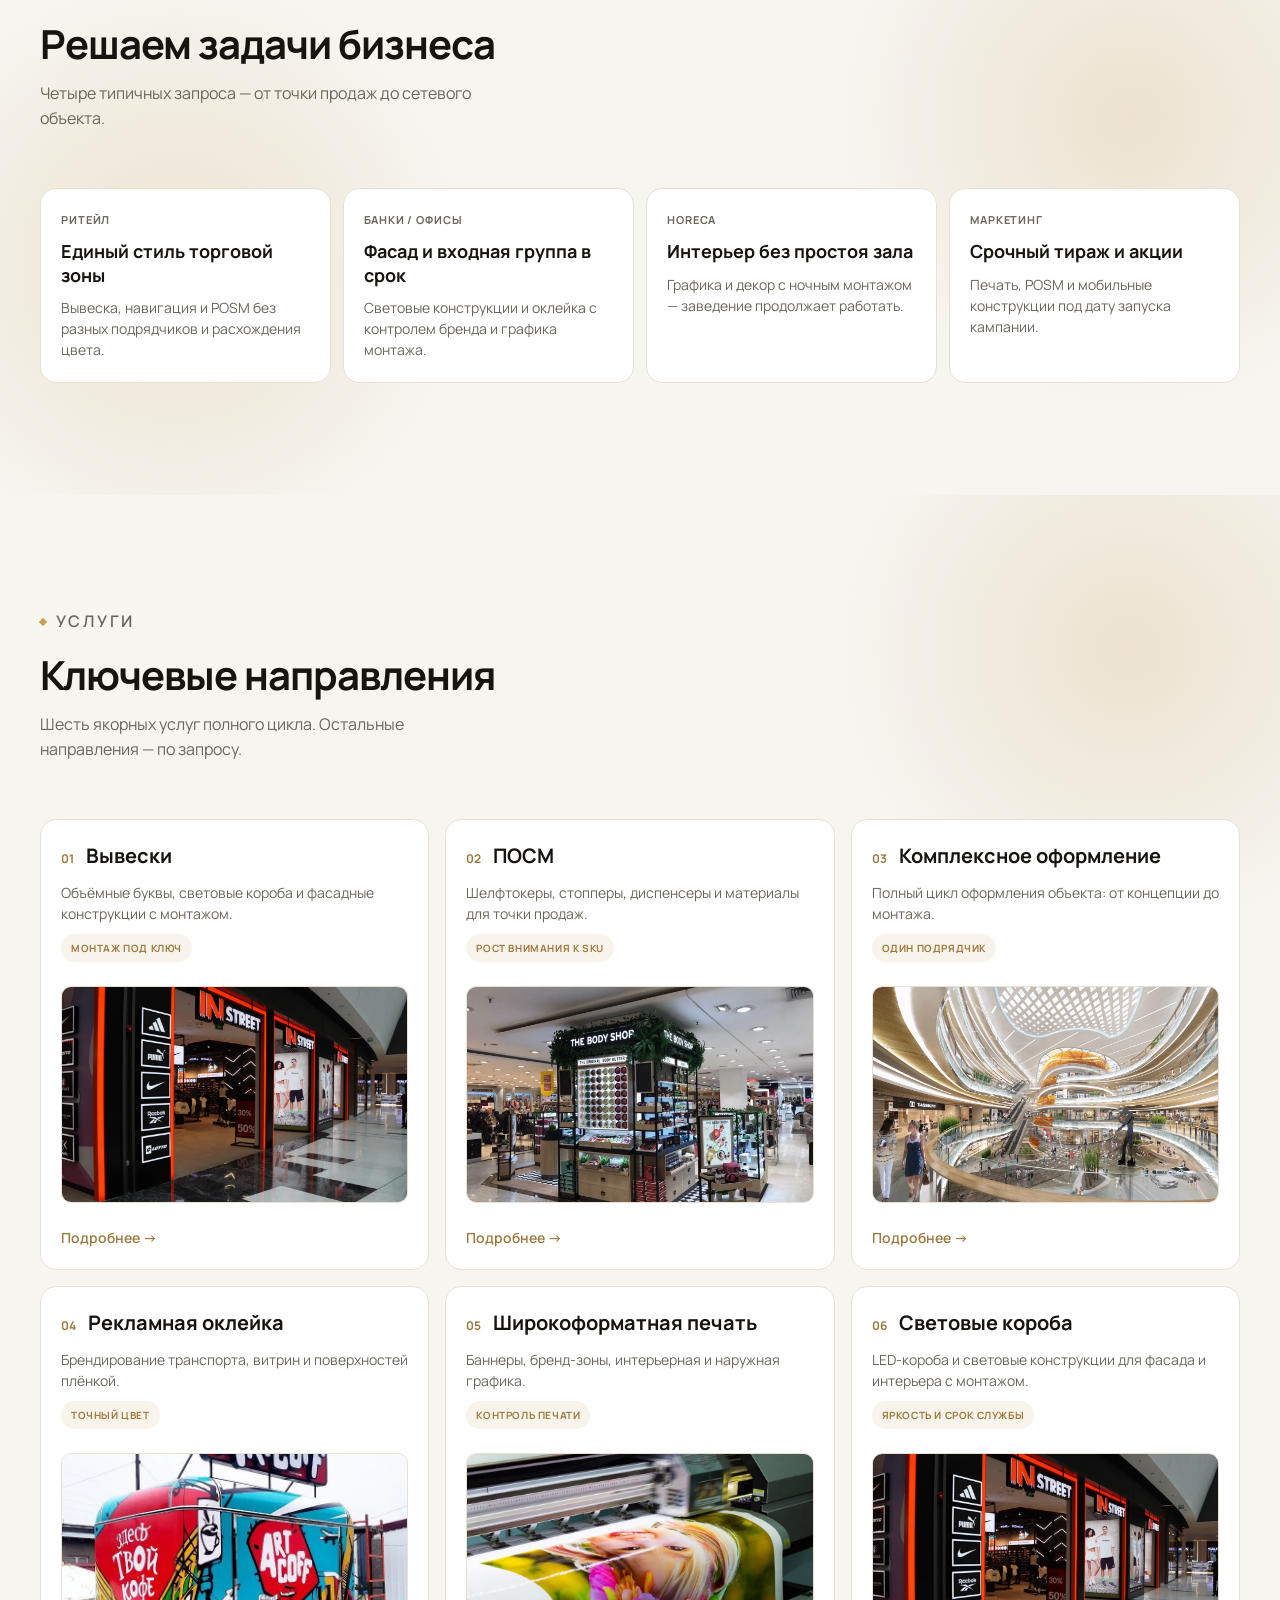
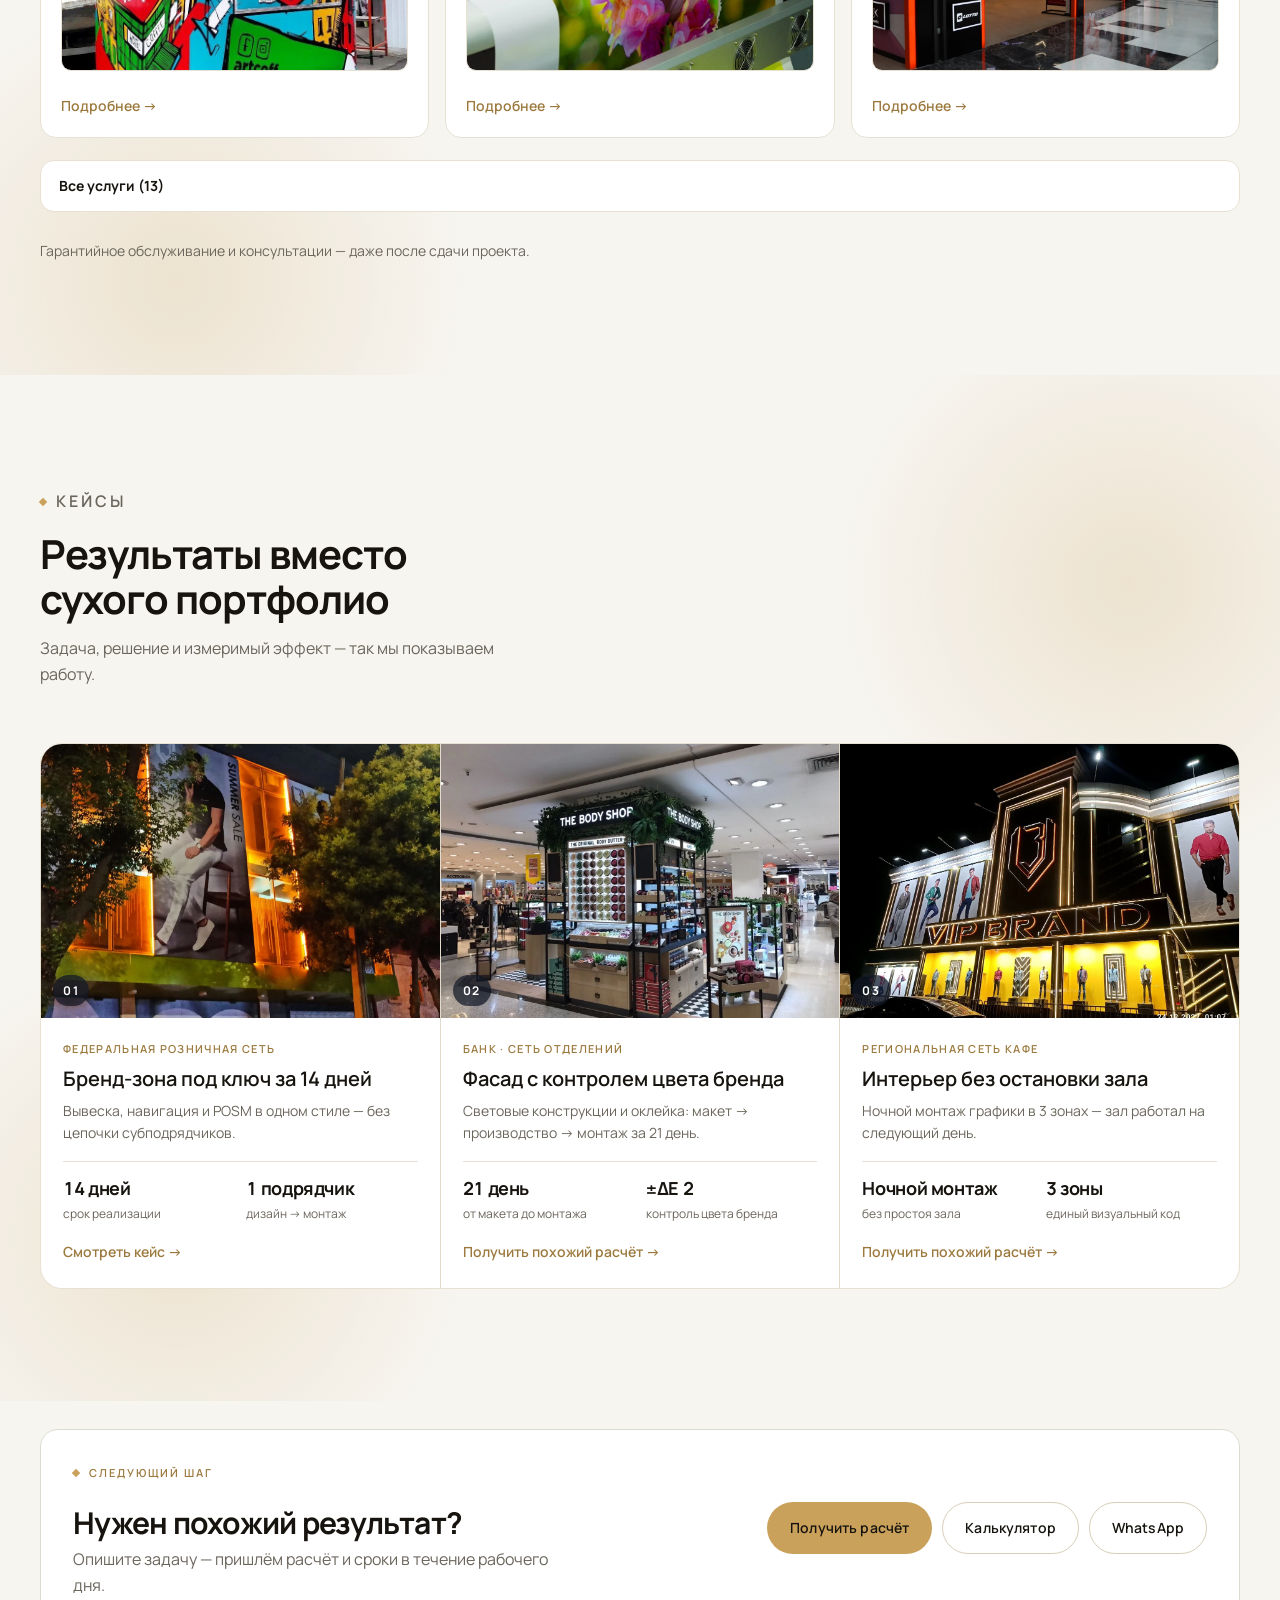
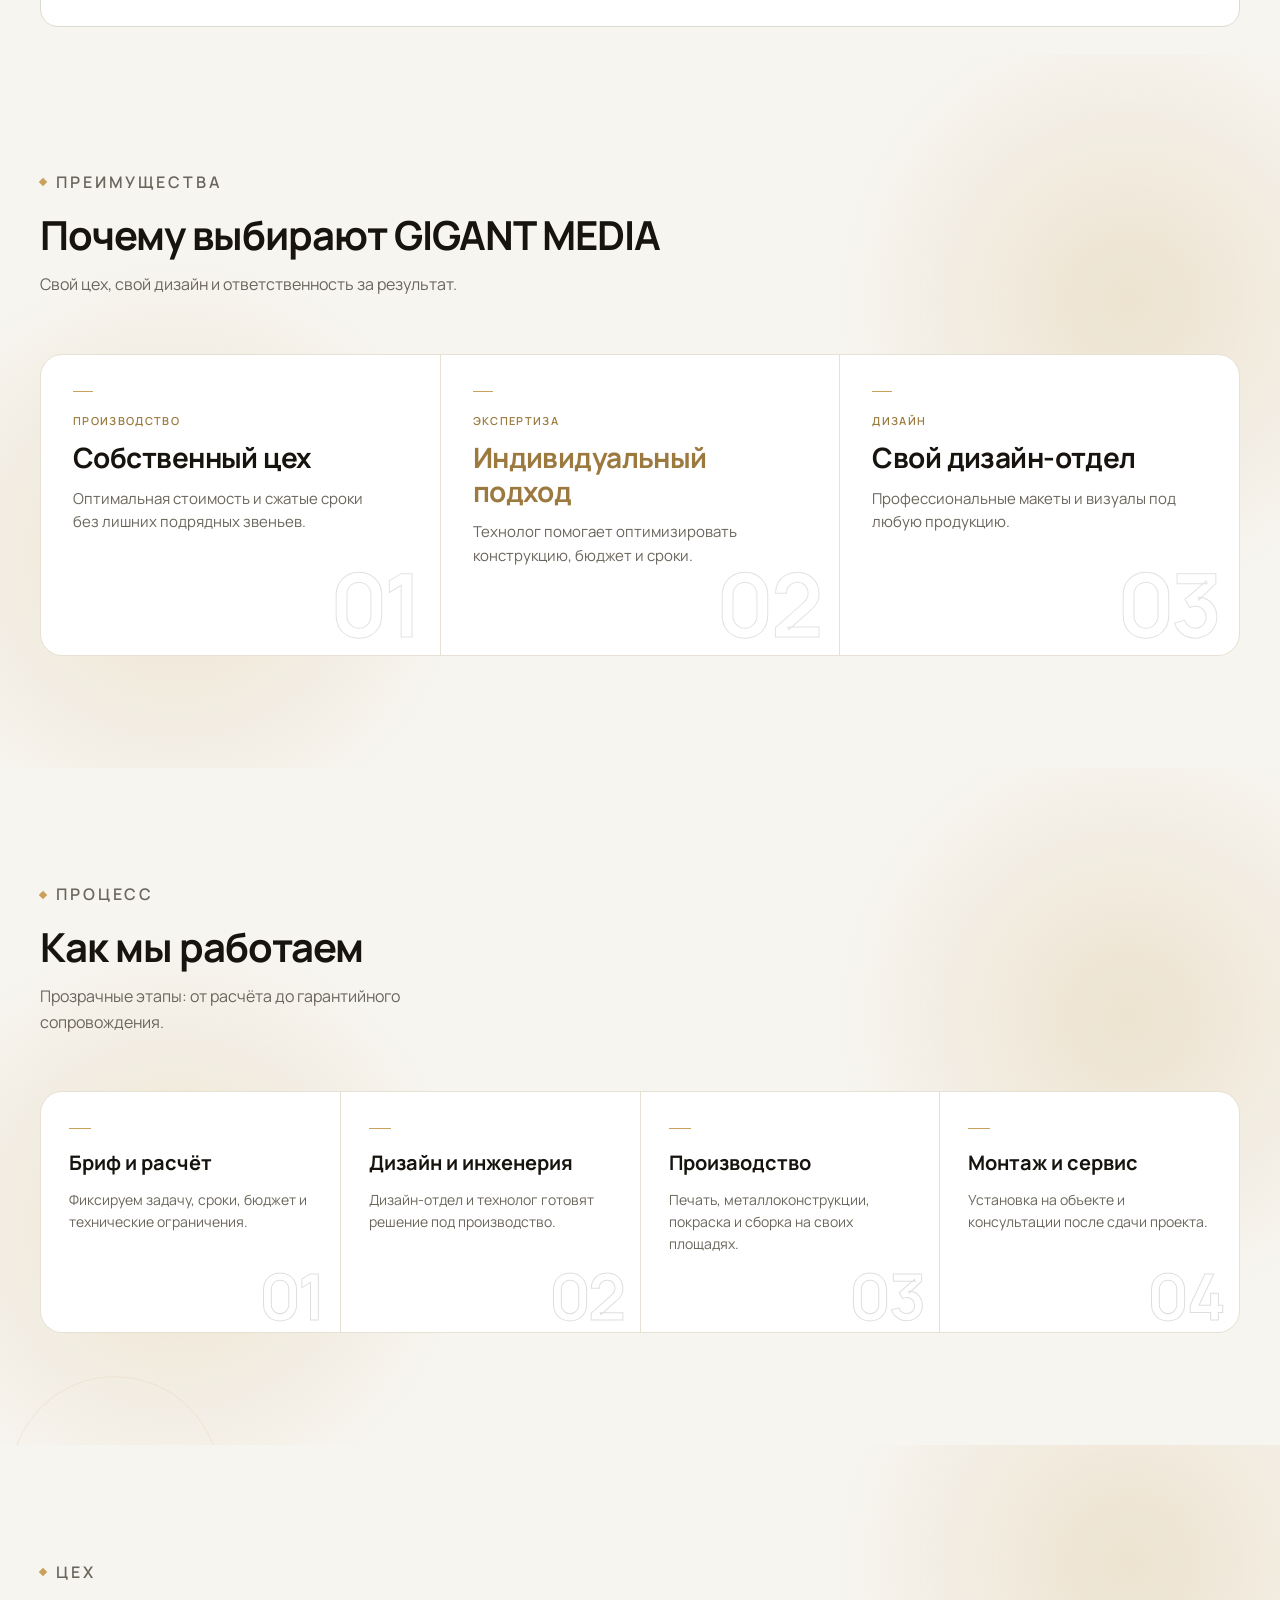
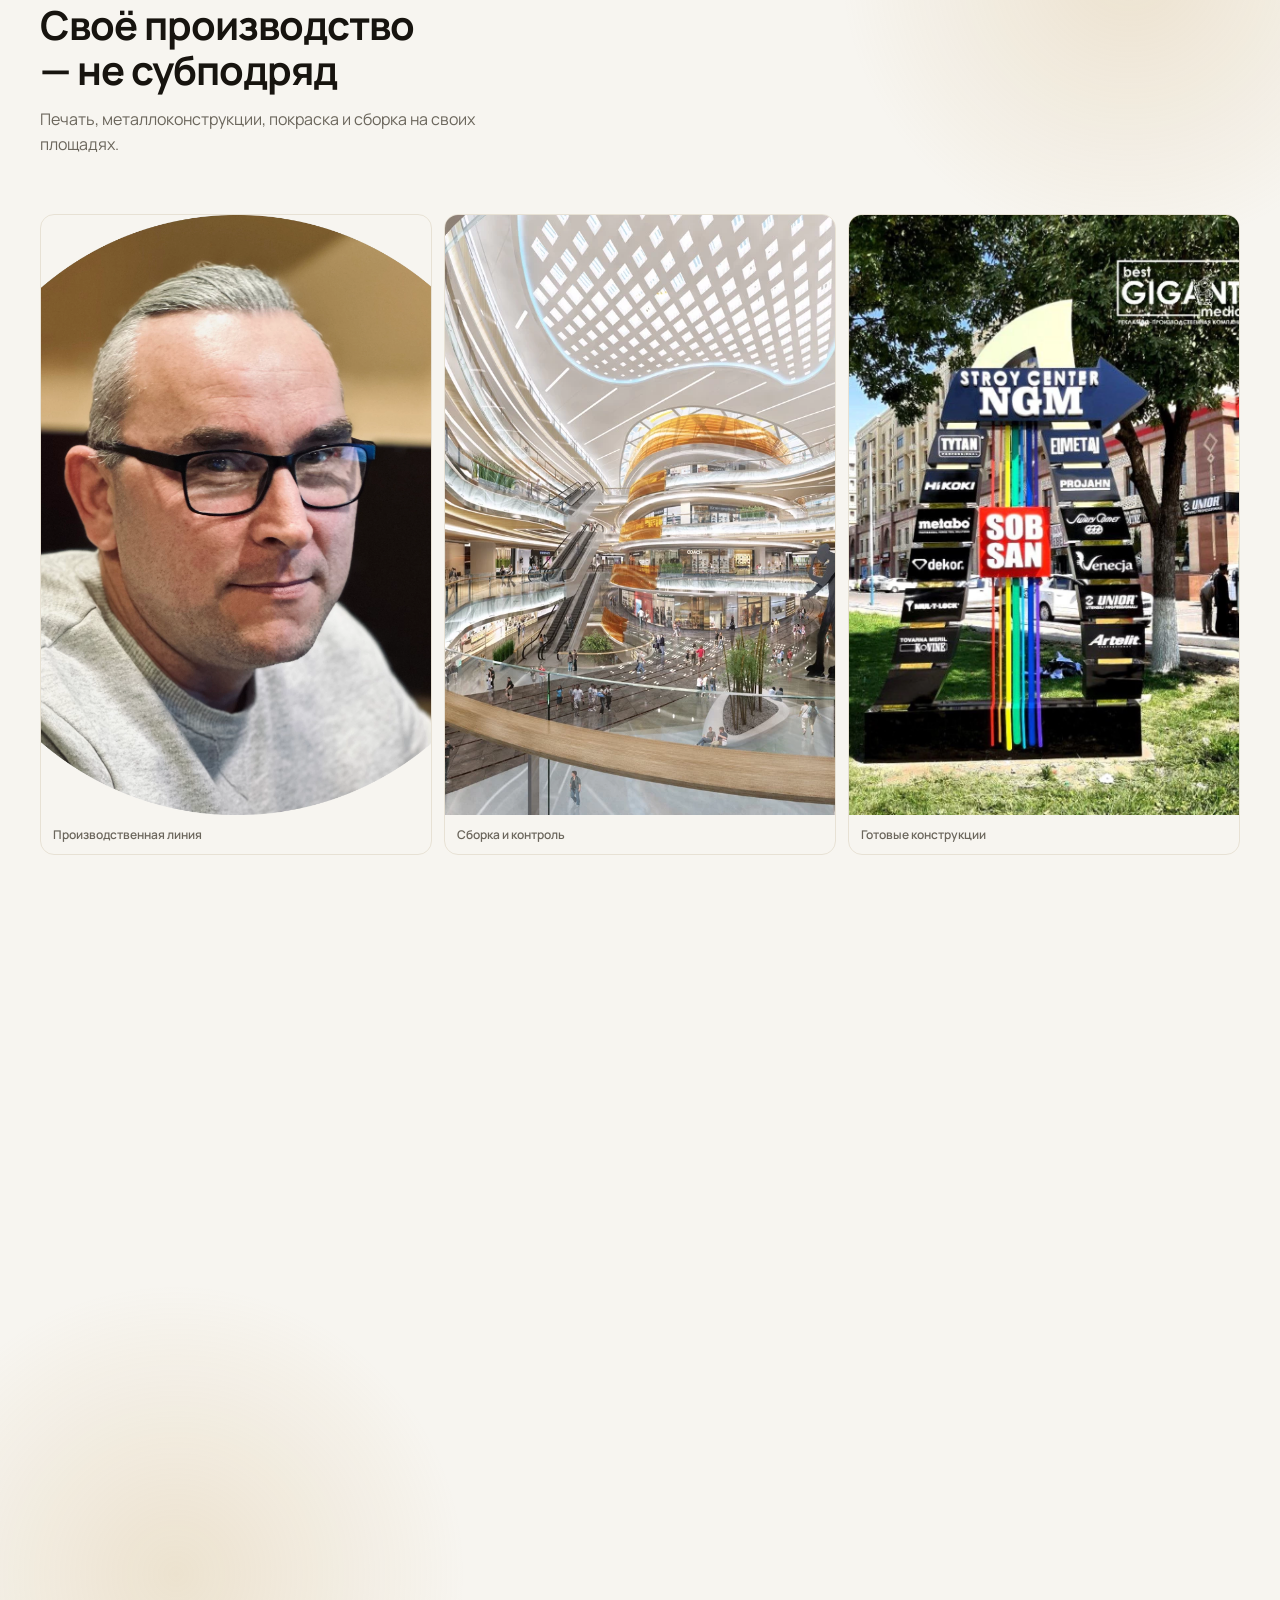
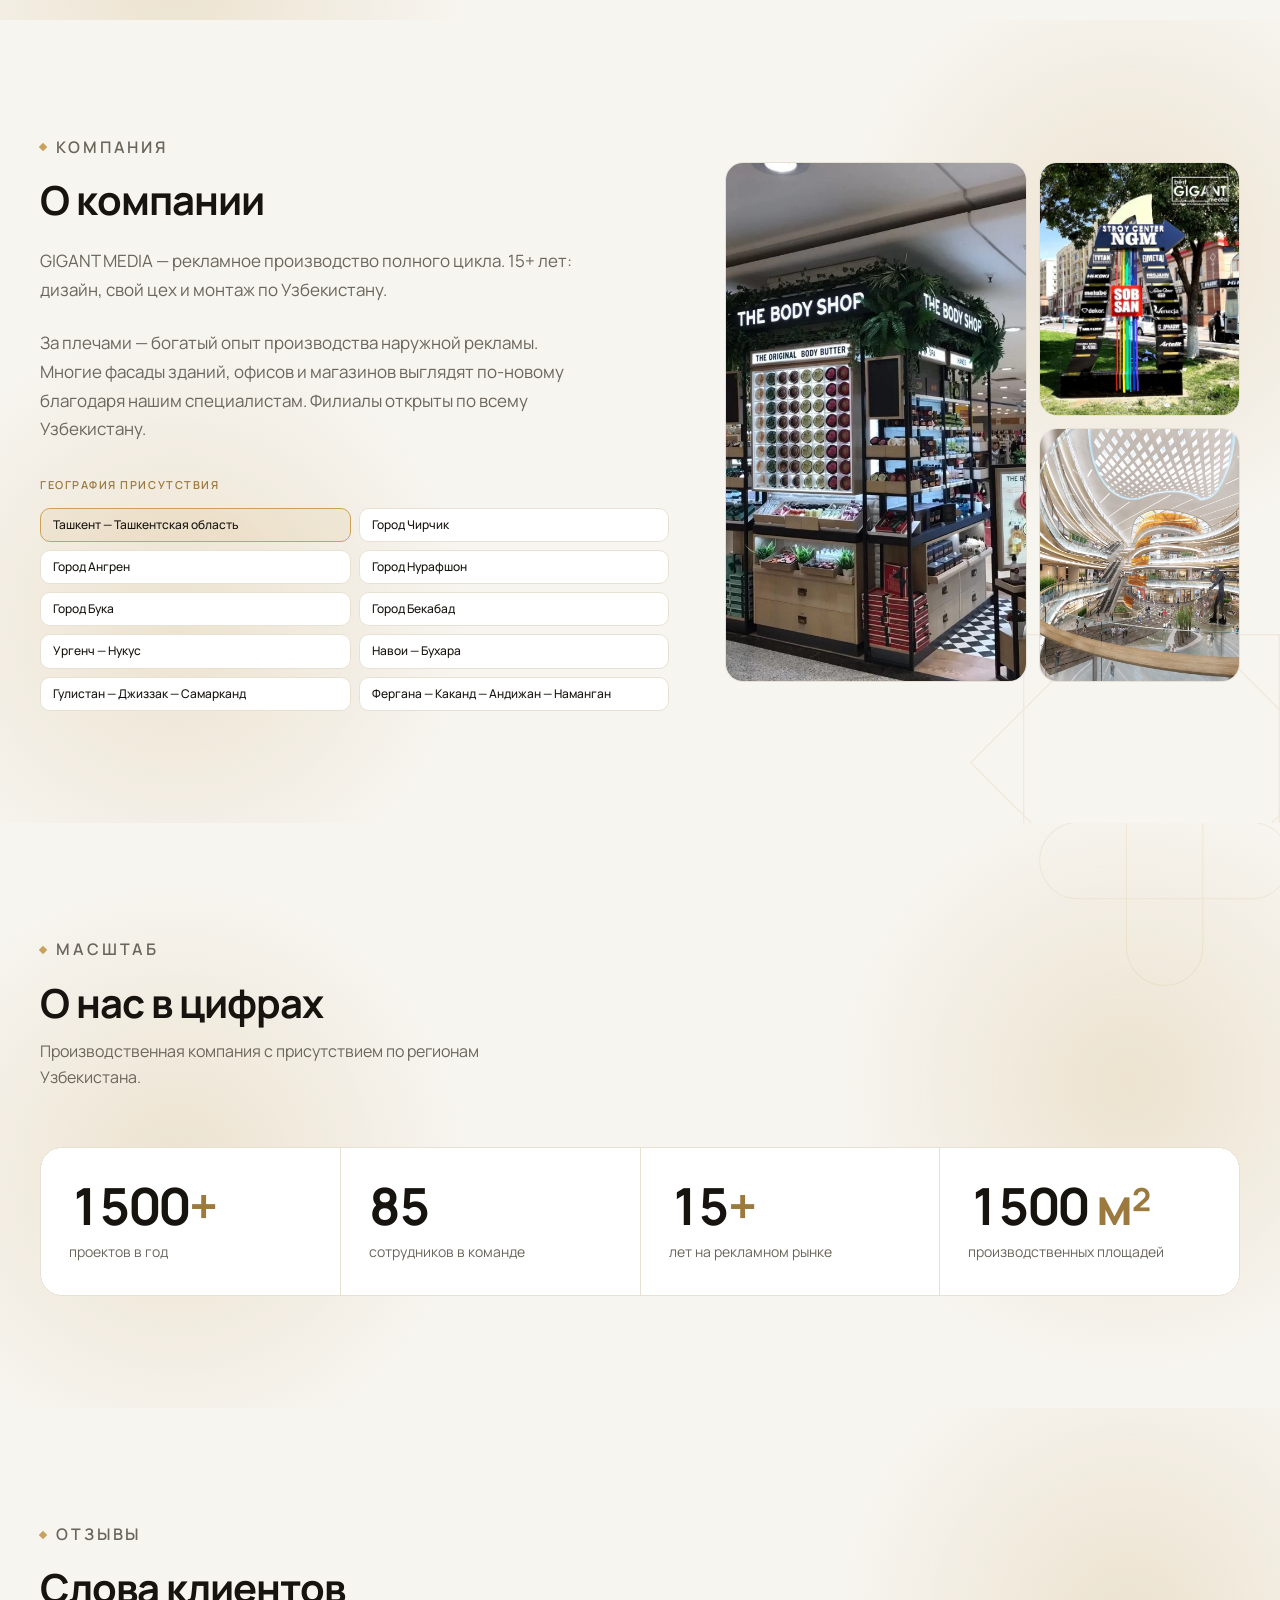
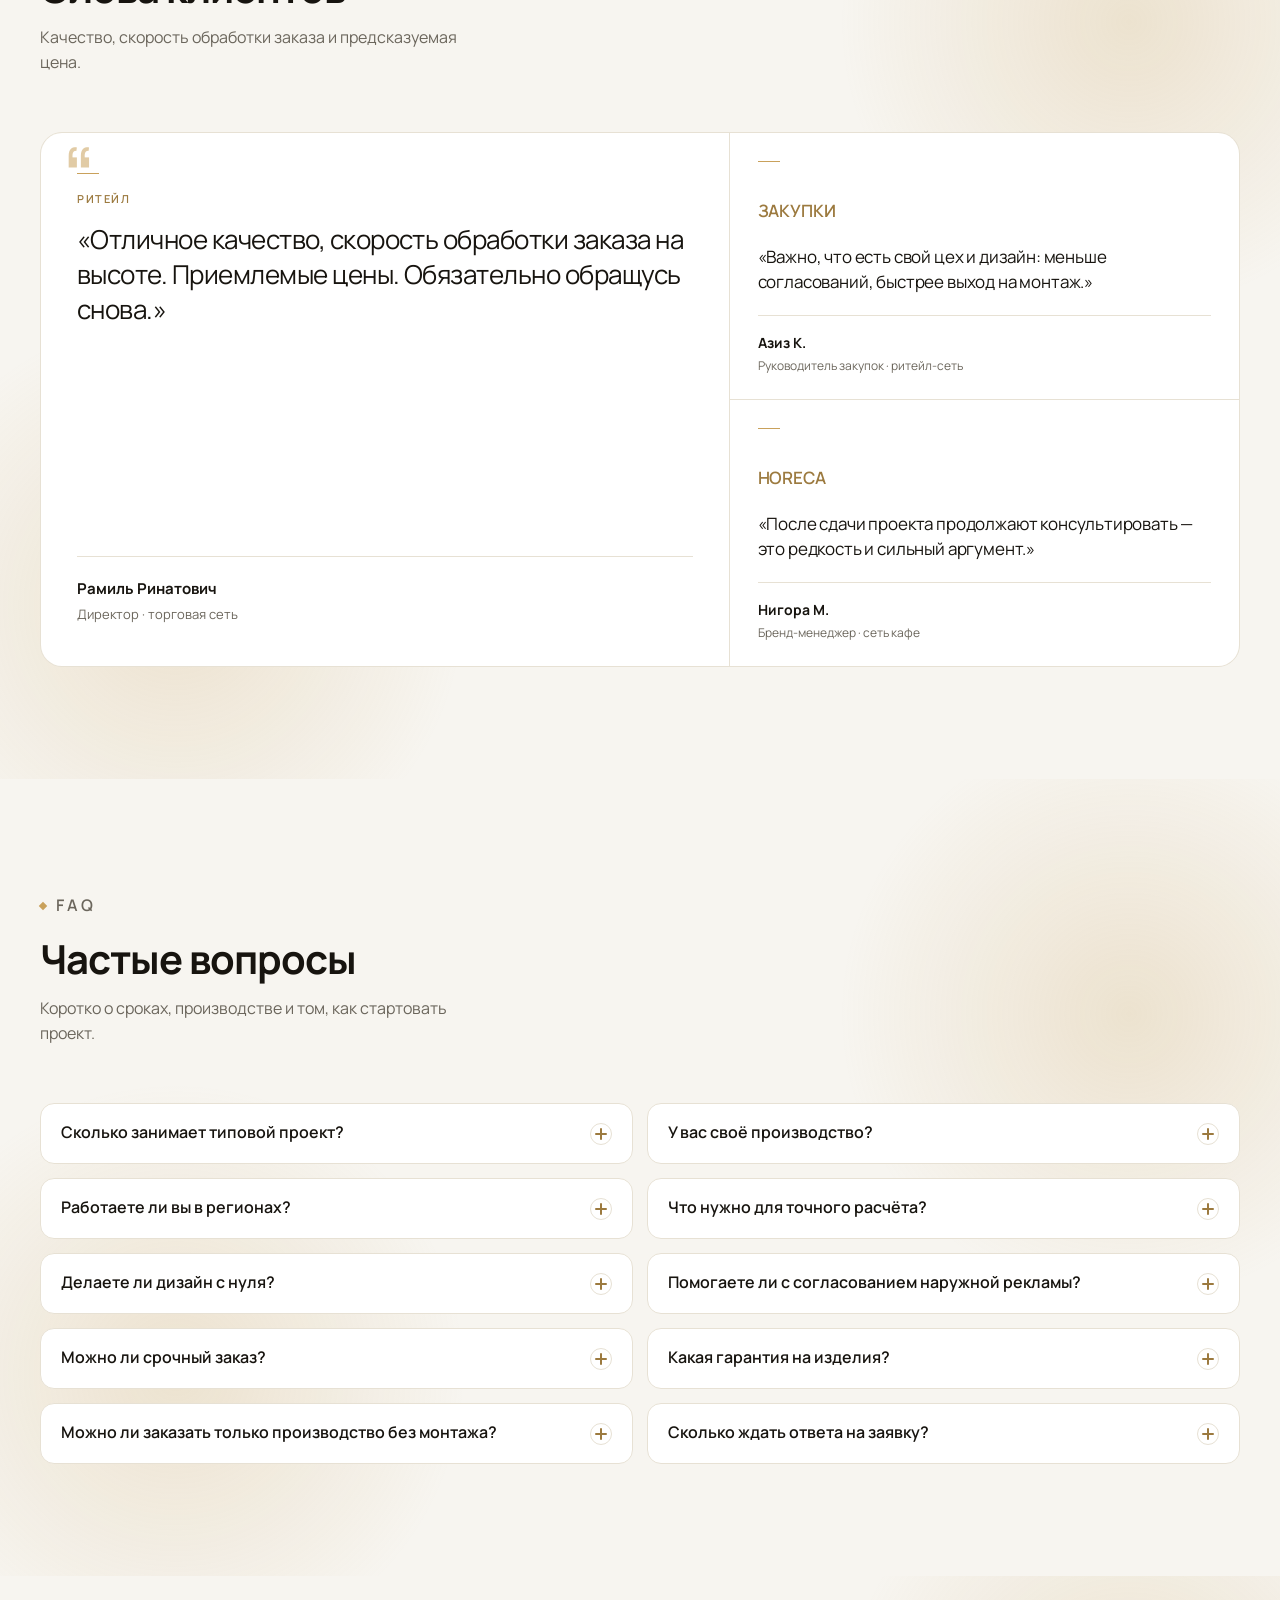
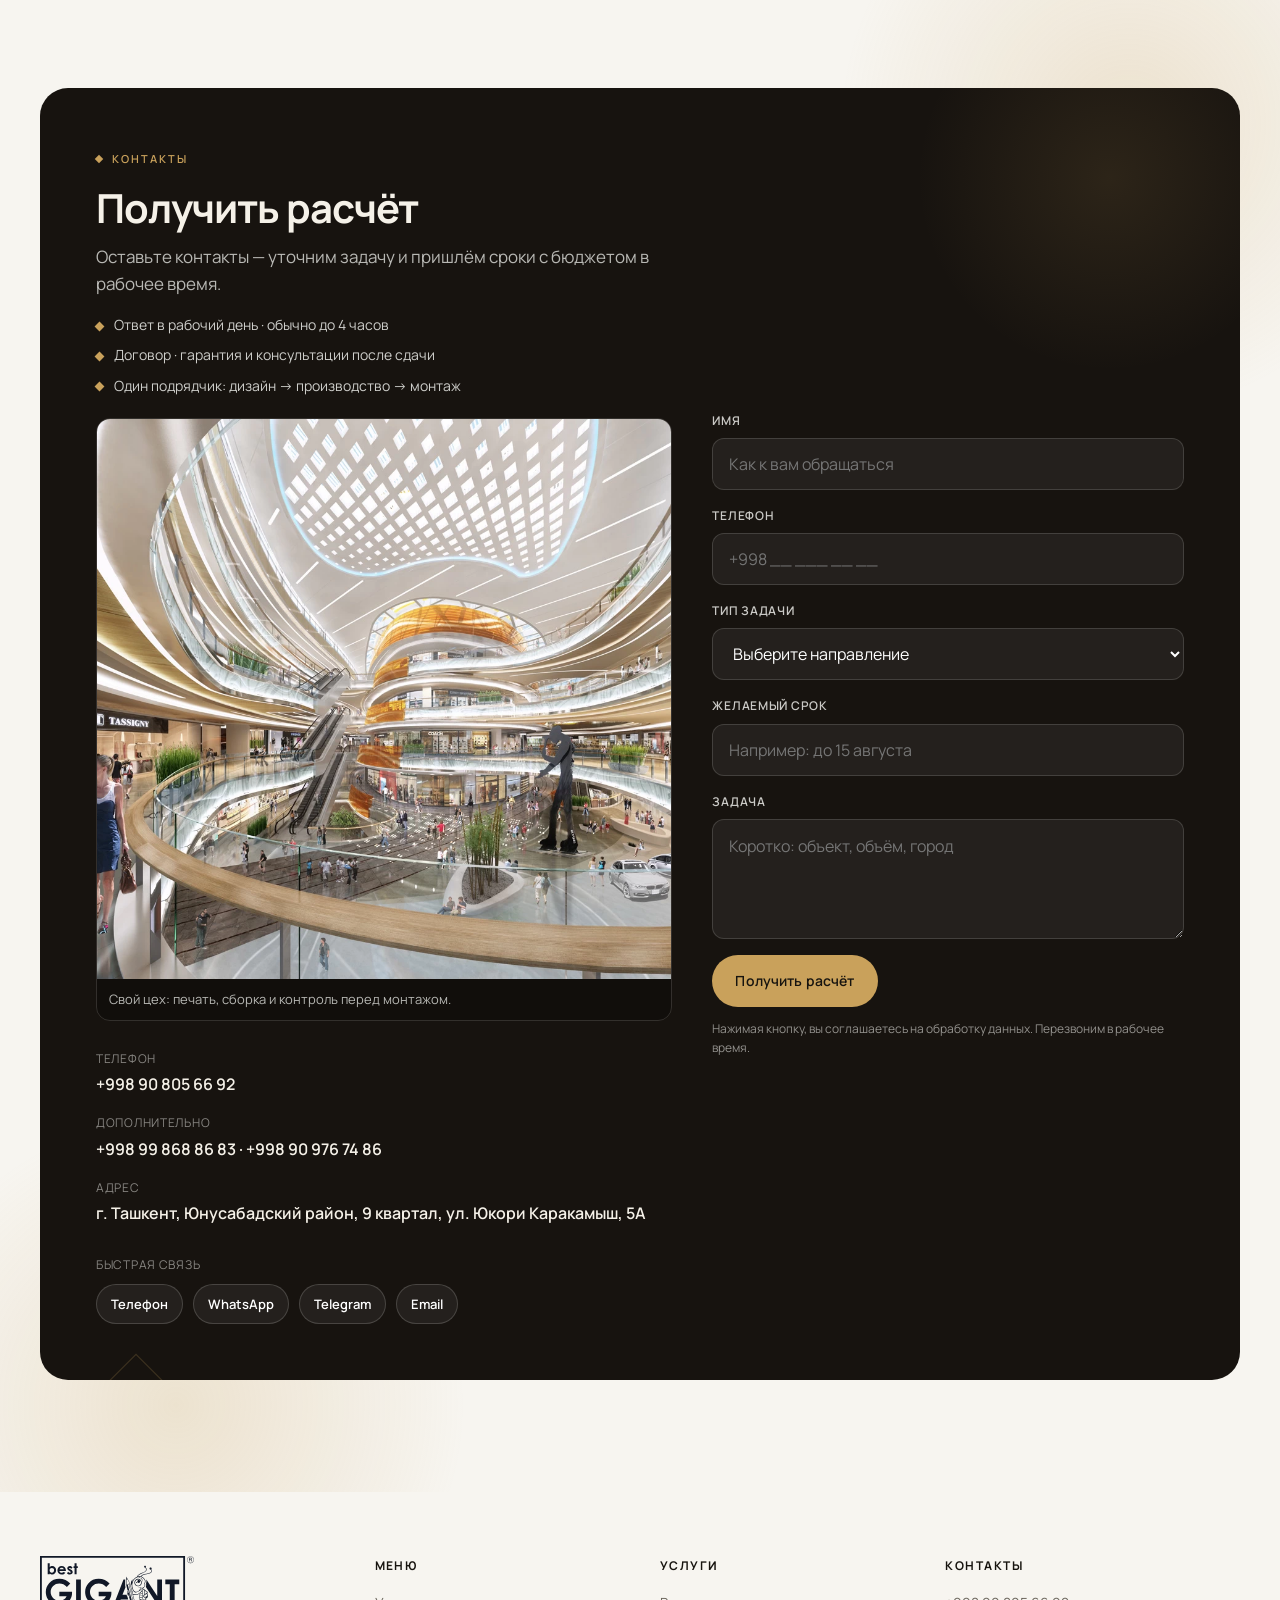
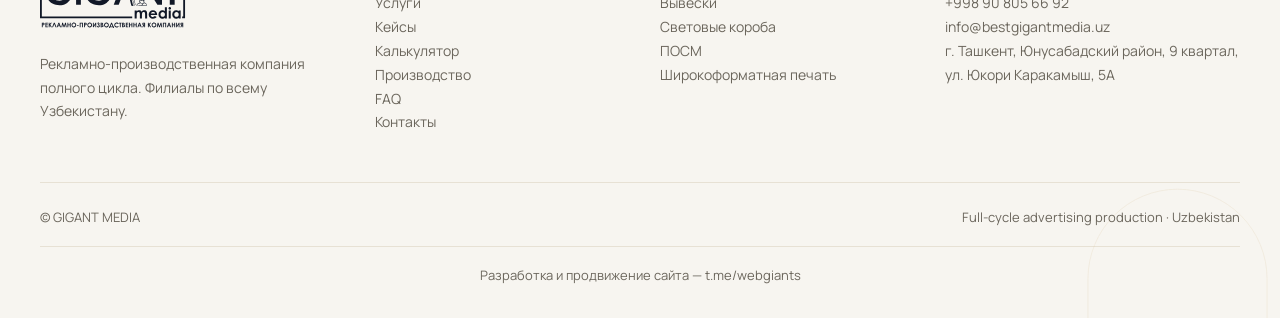
==== commit a01161c6: "checkpoint before checking out main" ====
--- a/index.html
+++ b/index.html
@@ -19,11 +19,11 @@
   <link rel="preconnect" href="https://fonts.googleapis.com" />
   <link rel="preconnect" href="https://fonts.gstatic.com" crossorigin />
   <link href="https://fonts.googleapis.com/css2?family=Manrope:wght@400;500;600;700&display=swap" rel="stylesheet" />
-  <link rel="stylesheet" href="css/tokens.css?v=gold8" />
-  <link rel="stylesheet" href="css/base.css?v=gold8" />
-  <link rel="stylesheet" href="css/components.css?v=gold8" />
-  <link rel="stylesheet" href="css/pages.css?v=gold8" />
-  <link rel="stylesheet" href="css/strict.css?v=gold8" />
+  <link rel="stylesheet" href="css/tokens.css?v=gold9" />
+  <link rel="stylesheet" href="css/base.css?v=gold9" />
+  <link rel="stylesheet" href="css/components.css?v=gold9" />
+  <link rel="stylesheet" href="css/pages.css?v=gold9" />
+  <link rel="stylesheet" href="css/strict.css?v=gold9" />
 </head>
 <body>
   <a class="skip-link" href="#home">Skip to content</a>
@@ -732,6 +732,9 @@
       <span data-i18n="footer.copy">© GIGANT MEDIA</span>
       <span data-i18n="footer.note"></span>
     </div>
+    <div class="container footer-dev">
+      <p data-i18n-html="footer.dev">Разработка и продвижение сайта — <a href="https://t.me/webgiants" target="_blank" rel="noopener noreferrer">t.me/webgiants</a></p>
+    </div>
   </footer>
 
   <div class="sticky-cta" data-sticky-cta hidden>
@@ -741,6 +744,6 @@
 
   <script src="js/content.js"></script>
   <script src="js/i18n.js"></script>
-  <script src="js/main.js?v=gold8"></script>
+  <script src="js/main.js?v=gold9"></script>
 </body>
 </html>
--- a/css/components.css
+++ b/css/components.css
@@ -517,6 +517,29 @@
   font-size: 13px;
 }
 
+.footer-dev {
+  margin-top: 18px;
+  padding-top: 18px;
+  border-top: 1px solid var(--color-line);
+  text-align: center;
+  color: var(--color-muted);
+  font-size: 13px;
+}
+
+.footer-dev p {
+  margin: 0;
+}
+
+.footer-dev a {
+  color: inherit;
+  text-decoration: none;
+  transition: color var(--dur-fast) var(--ease-standard);
+}
+
+.footer-dev a:hover {
+  color: var(--color-ink);
+}
+
 @media (max-width: 960px) {
   .site-header__inner {
     grid-template-columns: 1fr auto;
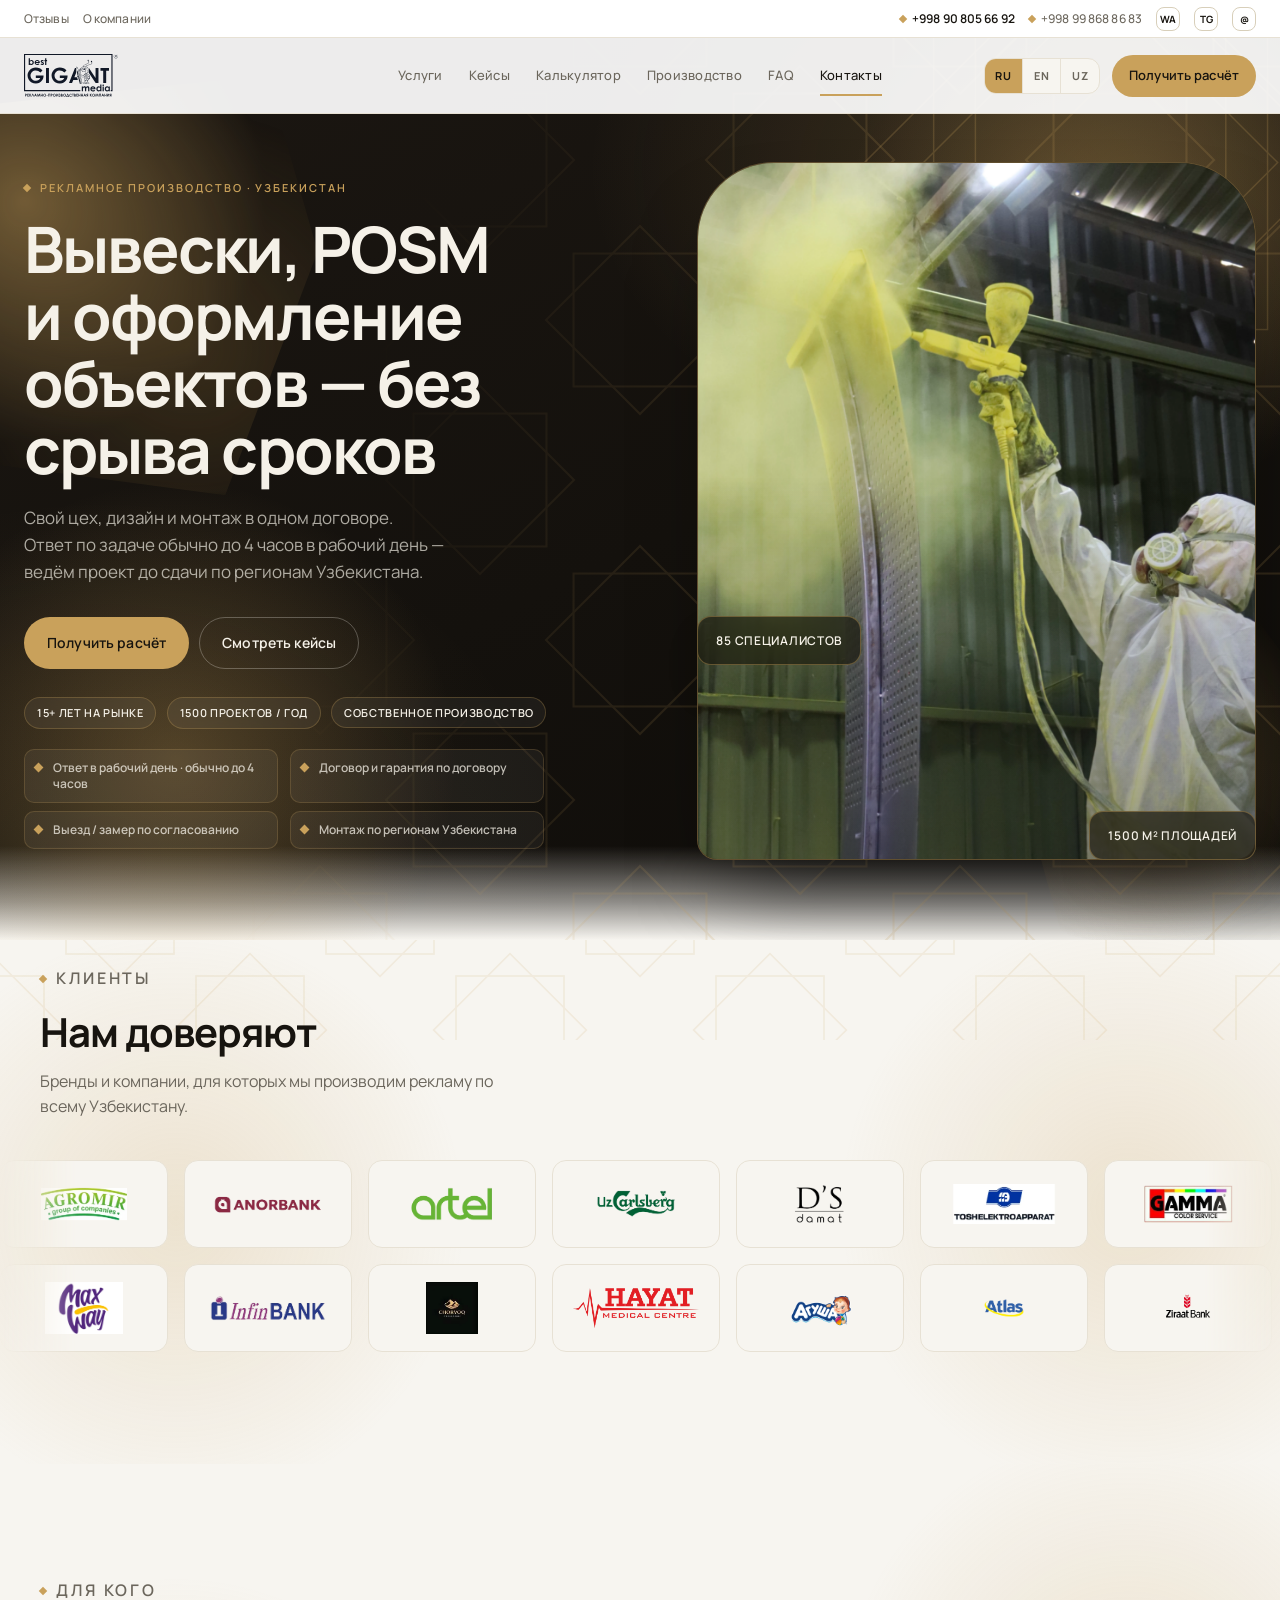
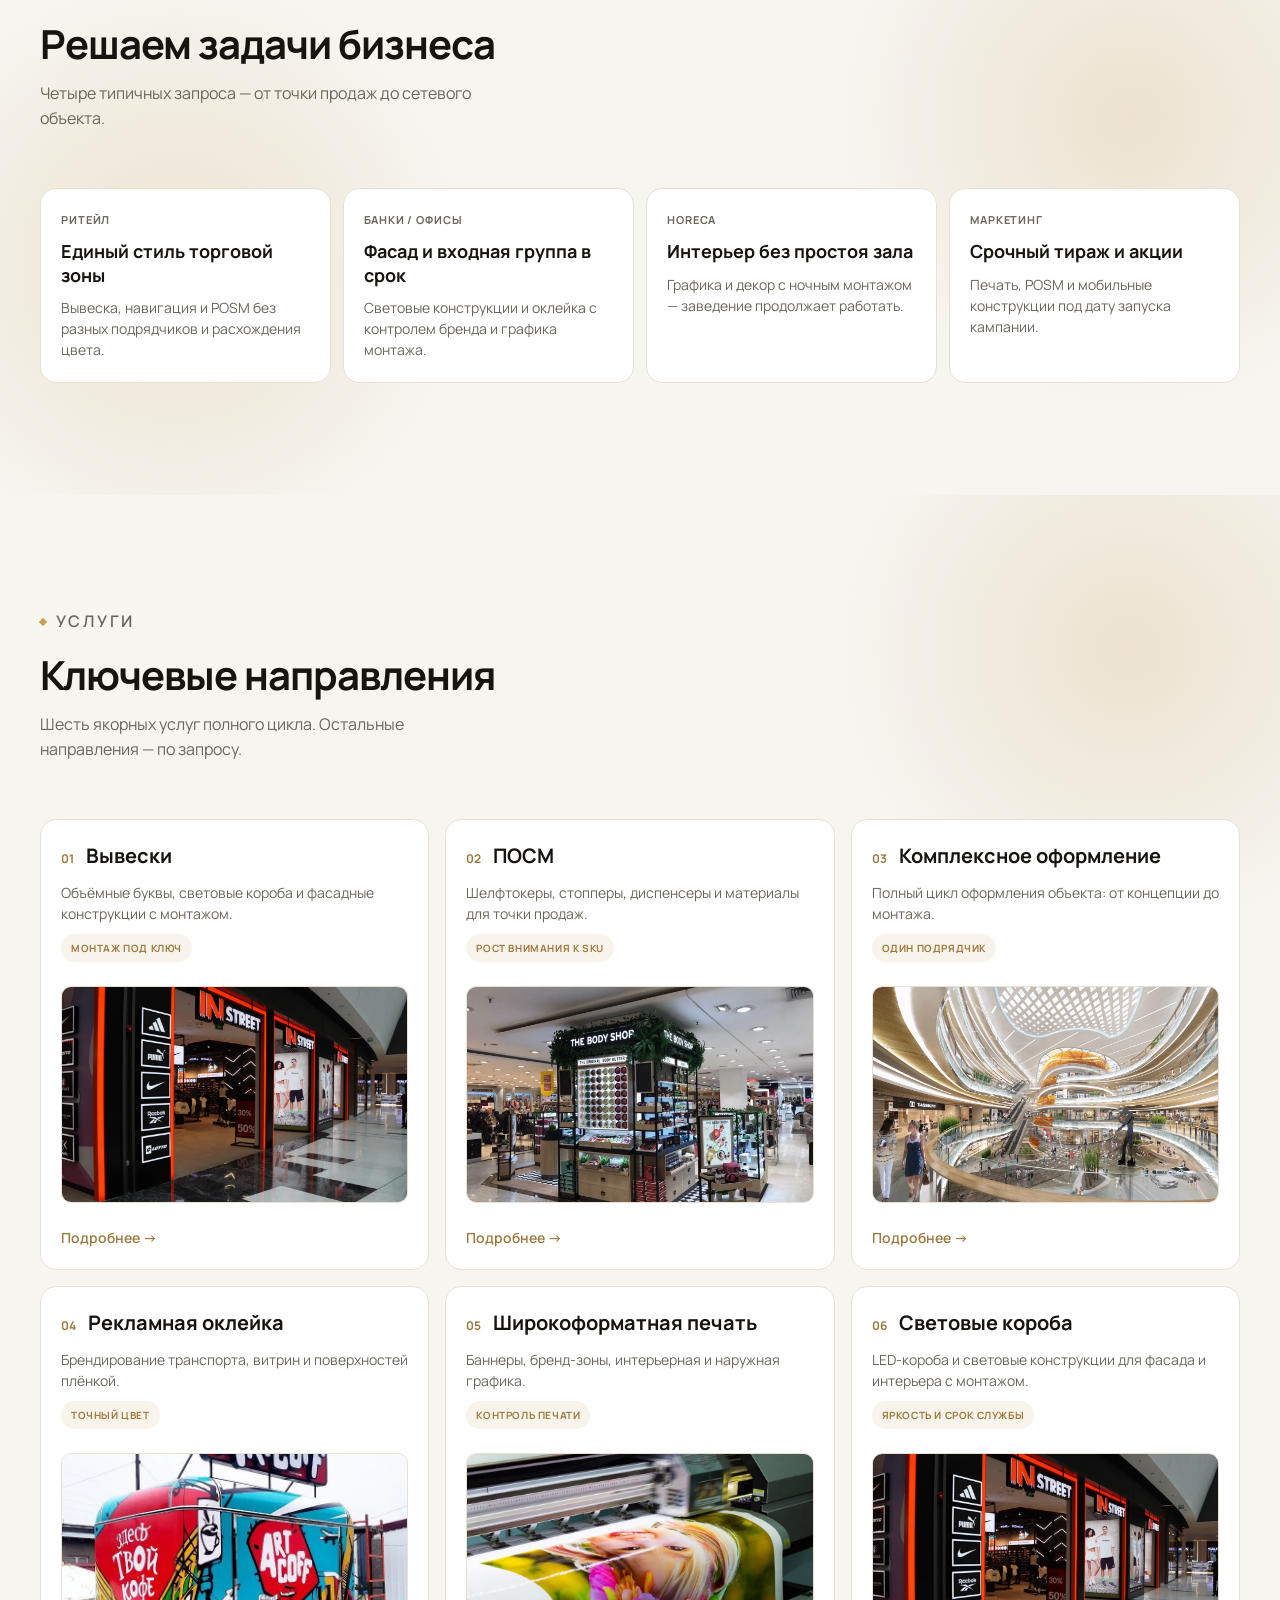
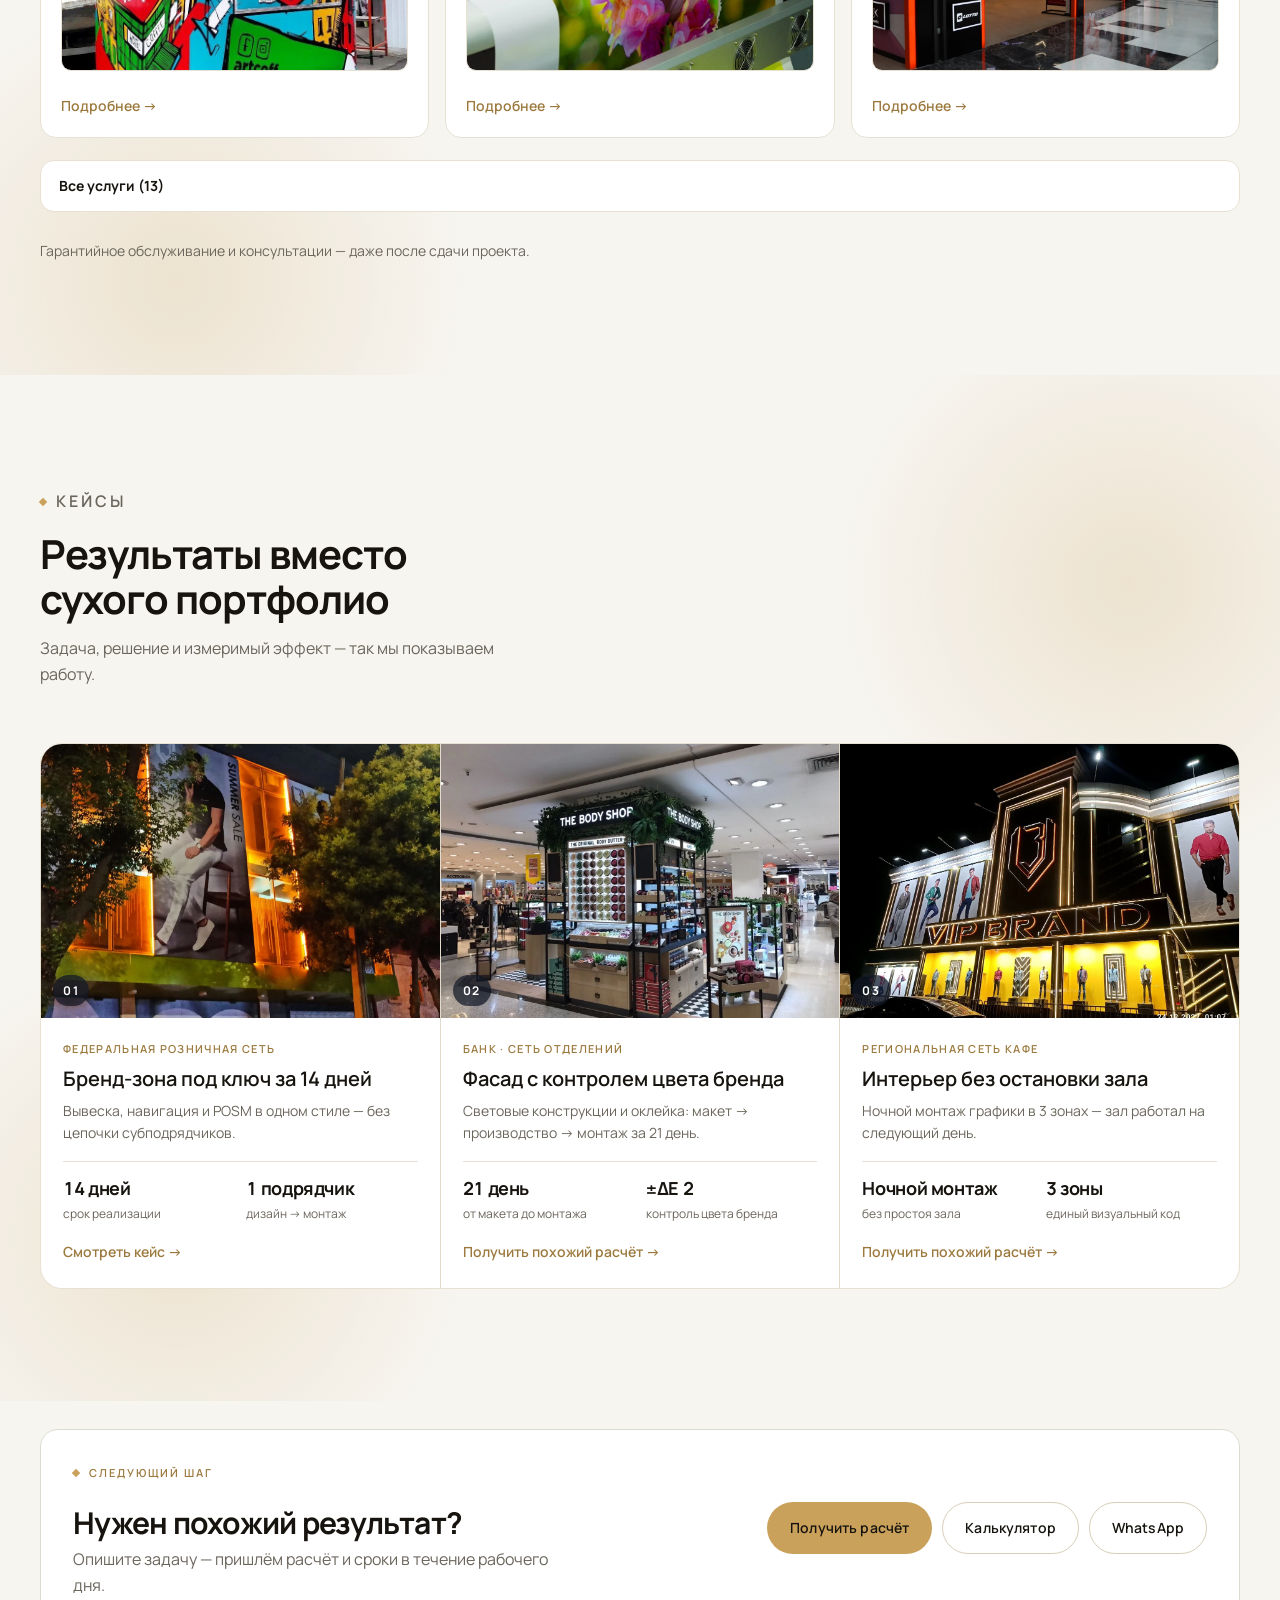
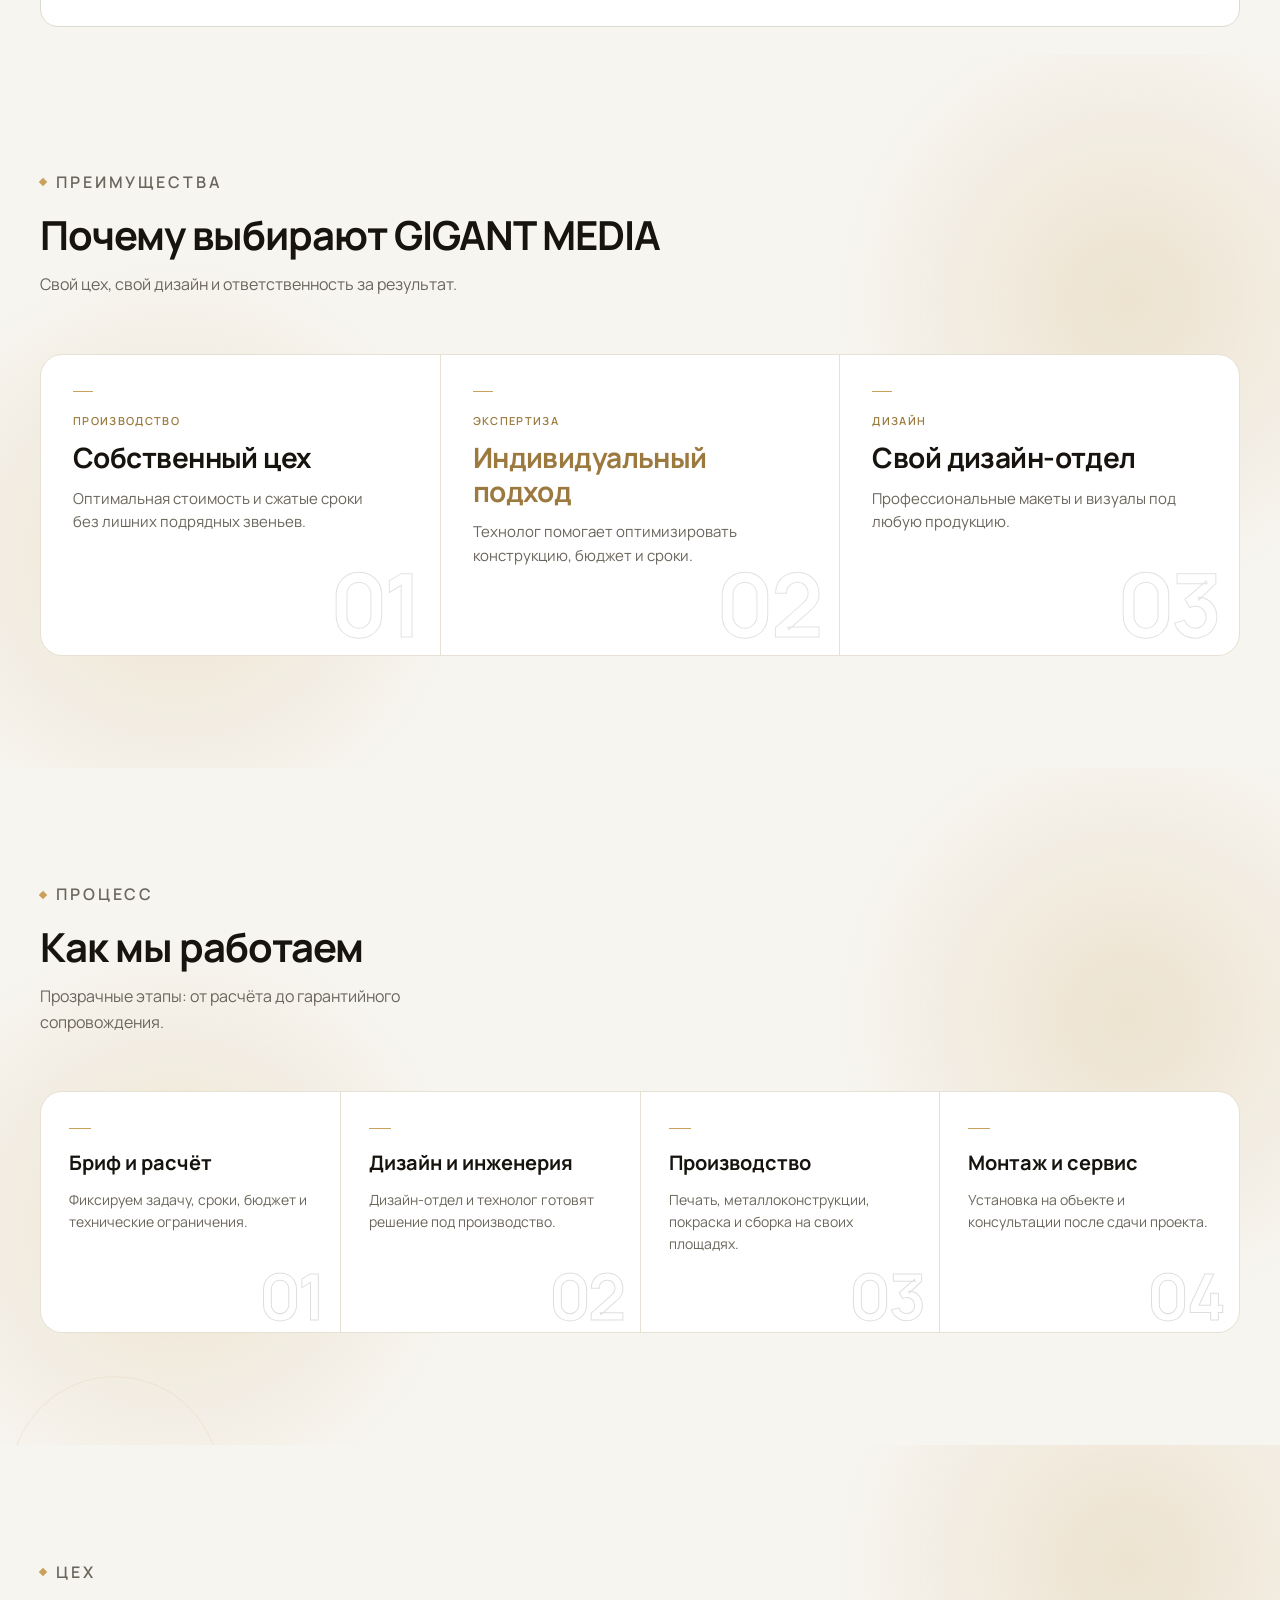
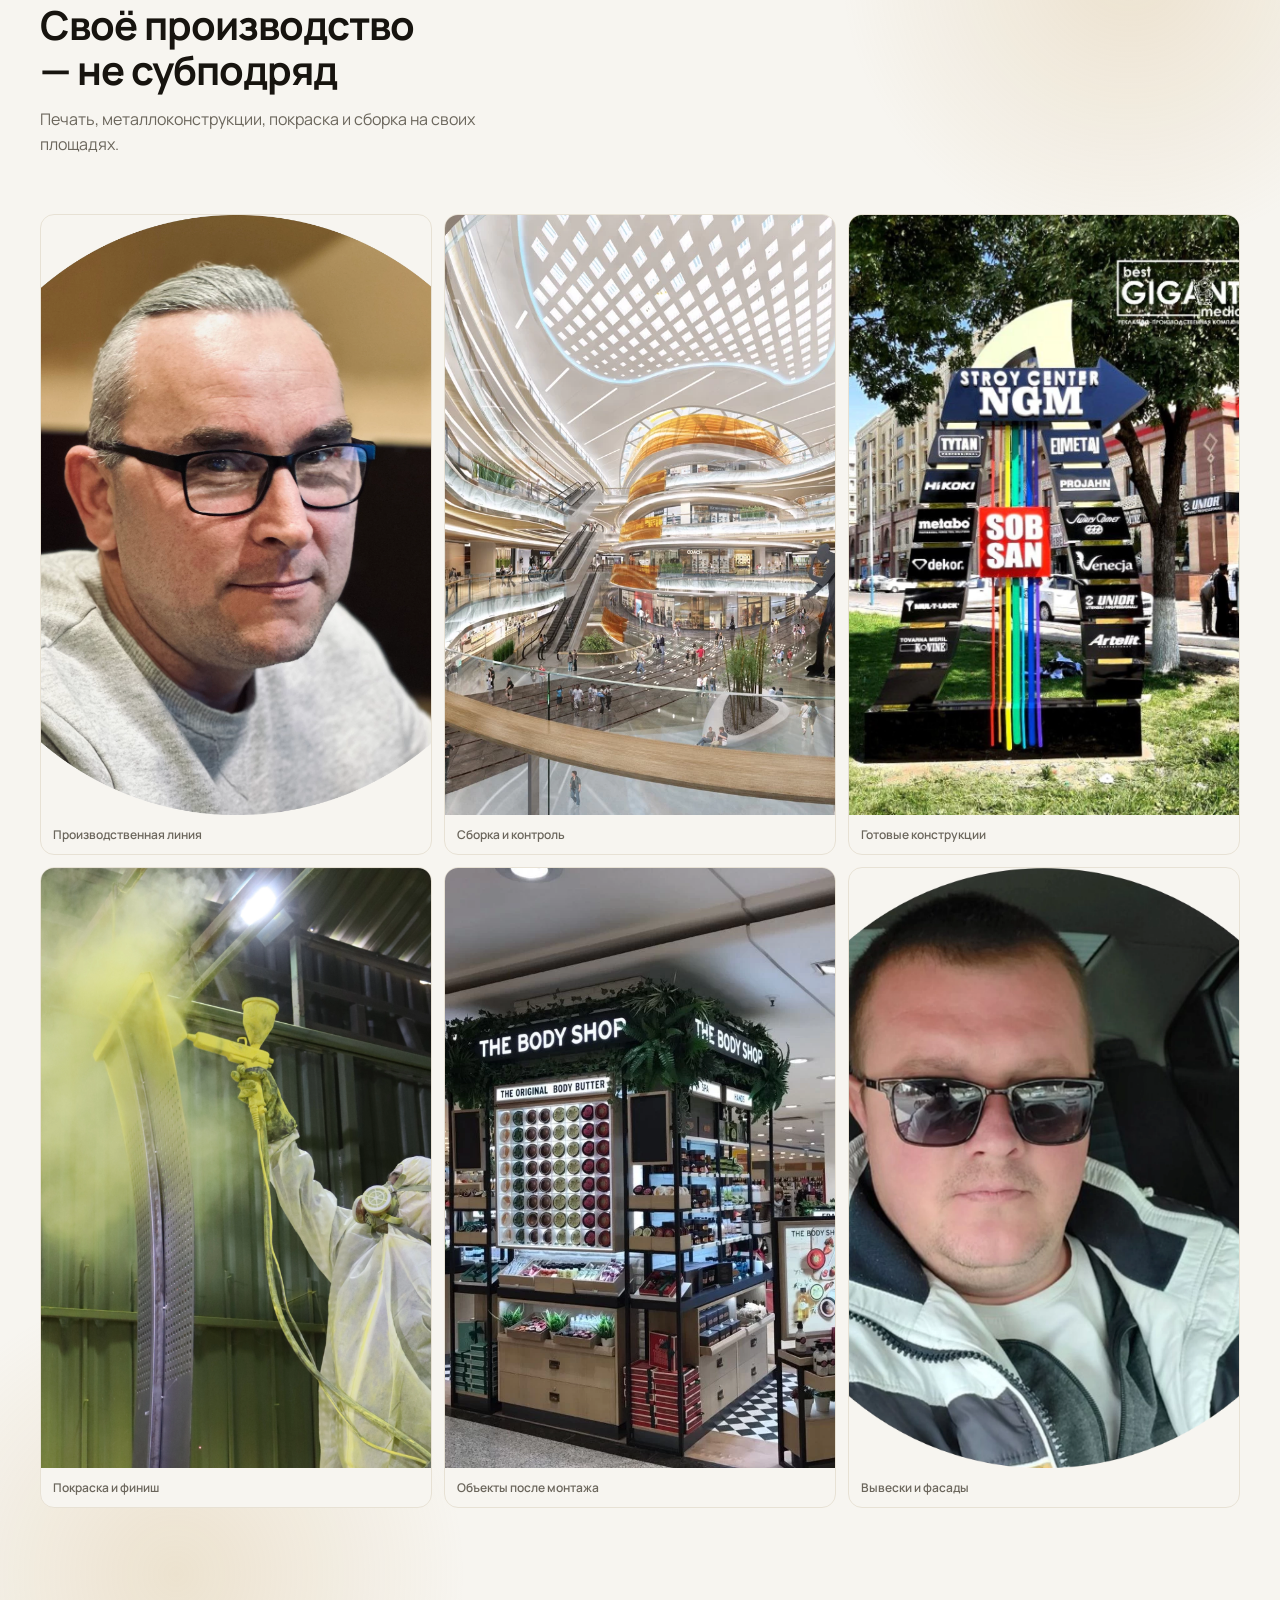
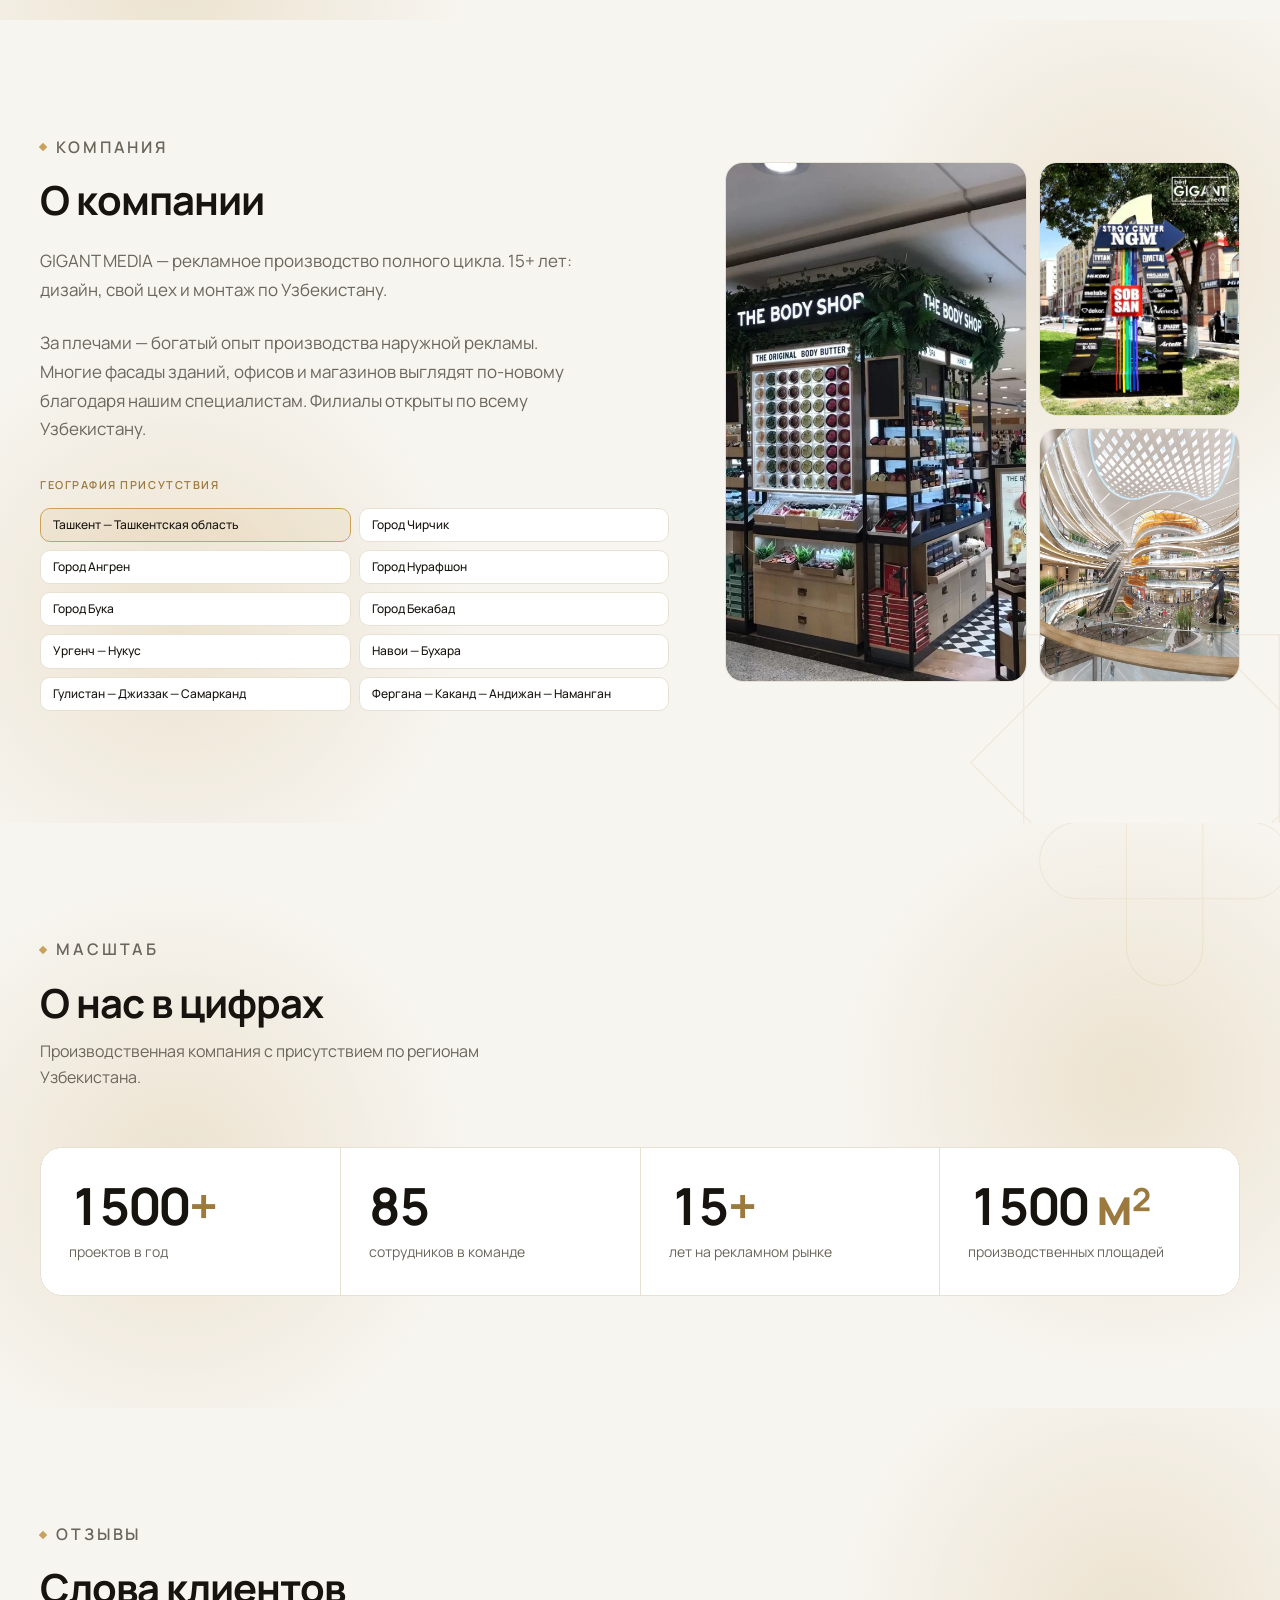
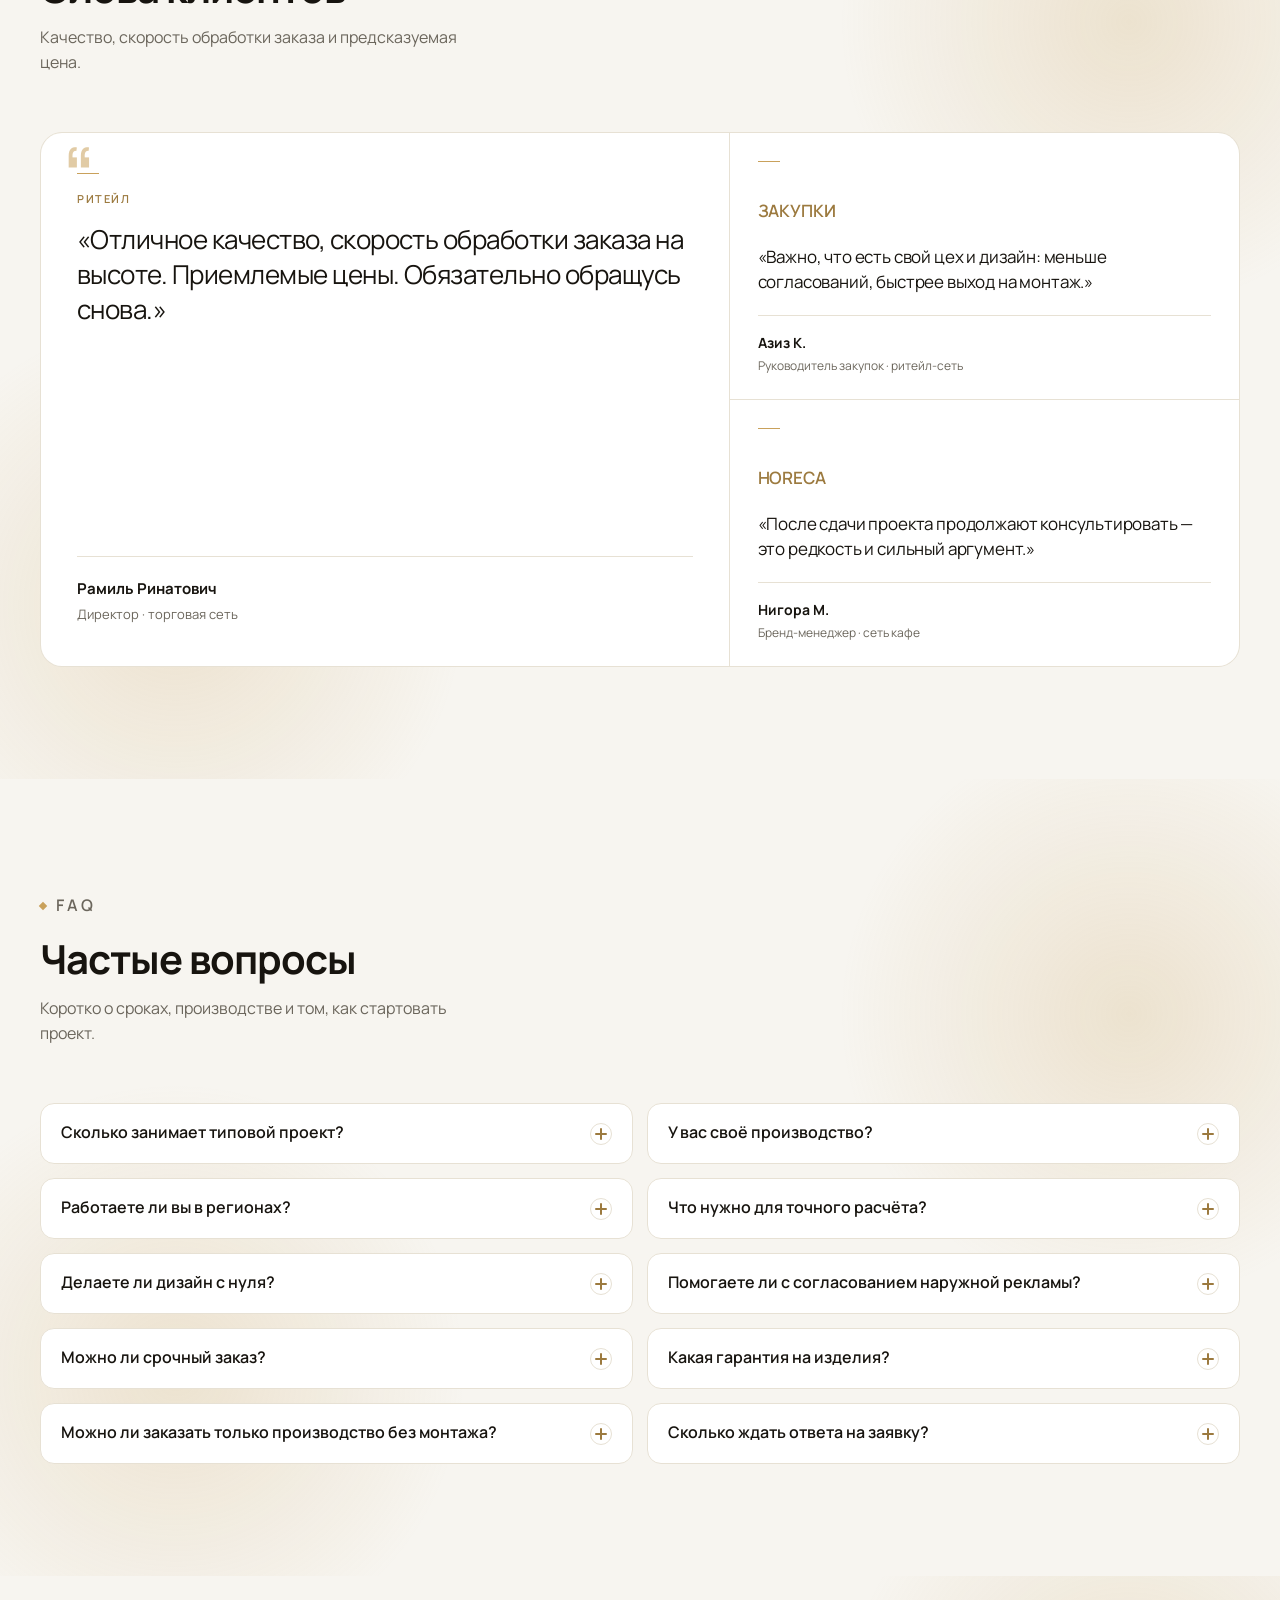
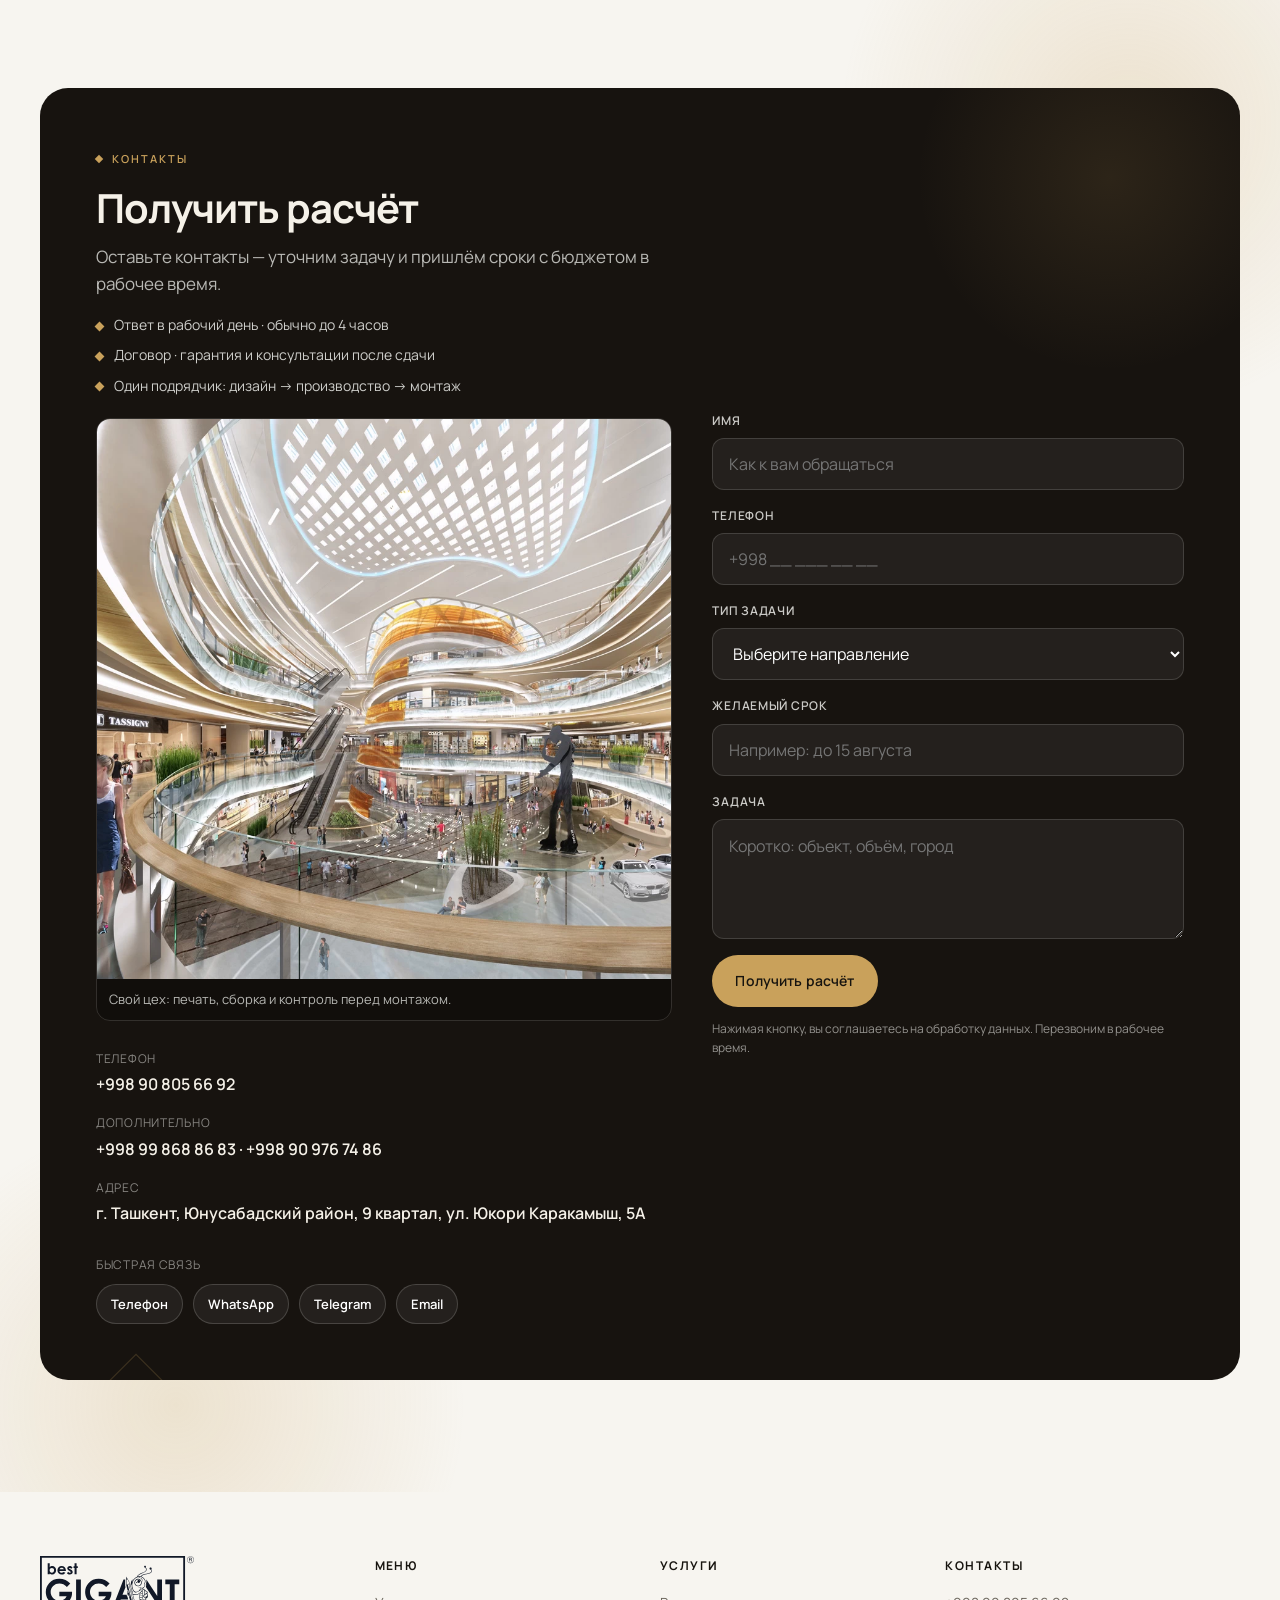
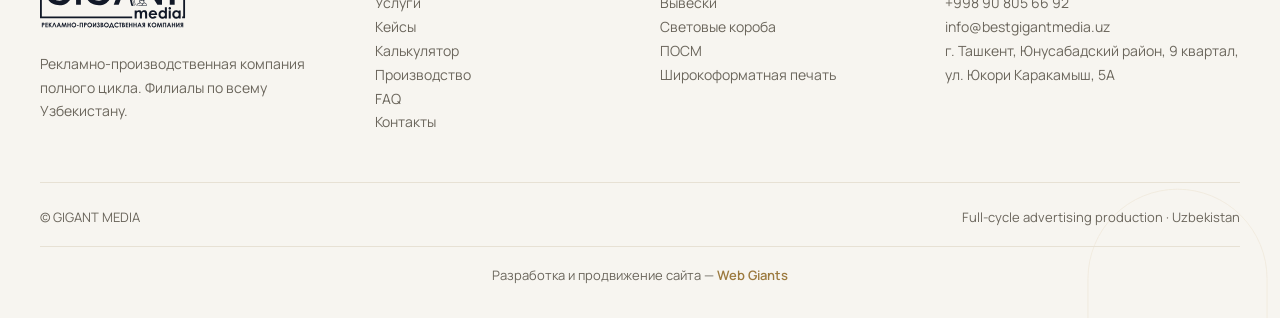
==== commit b8578ce5: "Add Web Giants credit in the site footer. Match the Rich Meb pattern so every page credits developme" ====
--- a/index.html
+++ b/index.html
@@ -19,11 +19,11 @@
   <link rel="preconnect" href="https://fonts.googleapis.com" />
   <link rel="preconnect" href="https://fonts.gstatic.com" crossorigin />
   <link href="https://fonts.googleapis.com/css2?family=Manrope:wght@400;500;600;700&display=swap" rel="stylesheet" />
-  <link rel="stylesheet" href="css/tokens.css?v=gold9" />
-  <link rel="stylesheet" href="css/base.css?v=gold9" />
-  <link rel="stylesheet" href="css/components.css?v=gold9" />
-  <link rel="stylesheet" href="css/pages.css?v=gold9" />
-  <link rel="stylesheet" href="css/strict.css?v=gold9" />
+  <link rel="stylesheet" href="css/tokens.css?v=gold10" />
+  <link rel="stylesheet" href="css/base.css?v=gold10" />
+  <link rel="stylesheet" href="css/components.css?v=gold10" />
+  <link rel="stylesheet" href="css/pages.css?v=gold10" />
+  <link rel="stylesheet" href="css/strict.css?v=gold10" />
 </head>
 <body>
   <a class="skip-link" href="#home">Skip to content</a>
@@ -733,7 +733,7 @@
       <span data-i18n="footer.note"></span>
     </div>
     <div class="container footer-dev">
-      <p data-i18n-html="footer.dev">Разработка и продвижение сайта — <a href="https://t.me/webgiants" target="_blank" rel="noopener noreferrer">t.me/webgiants</a></p>
+      <p data-i18n-html="footer.dev">Разработка и продвижение сайта — <a href="https://t.me/webgiants" target="_blank" rel="noopener noreferrer">Web Giants</a></p>
     </div>
   </footer>
 
@@ -742,8 +742,8 @@
     <a class="sticky-cta__btn sticky-cta__btn--wa" href="https://wa.me/998908056692" target="_blank" rel="noopener" data-i18n="sticky.wa">WhatsApp</a>
   </div>
 
-  <script src="js/content.js"></script>
-  <script src="js/i18n.js"></script>
-  <script src="js/main.js?v=gold9"></script>
+  <script src="js/content.js?v=gold10"></script>
+  <script src="js/i18n.js?v=gold10"></script>
+  <script src="js/main.js?v=gold10"></script>
 </body>
 </html>
--- a/css/components.css
+++ b/css/components.css
@@ -518,6 +518,8 @@
 }
 
 .footer-dev {
+  position: relative;
+  z-index: 1;
   margin-top: 18px;
   padding-top: 18px;
   border-top: 1px solid var(--color-line);
@@ -531,8 +533,9 @@
 }
 
 .footer-dev a {
-  color: inherit;
+  color: var(--color-primary-dark);
   text-decoration: none;
+  font-weight: 600;
   transition: color var(--dur-fast) var(--ease-standard);
 }
 
